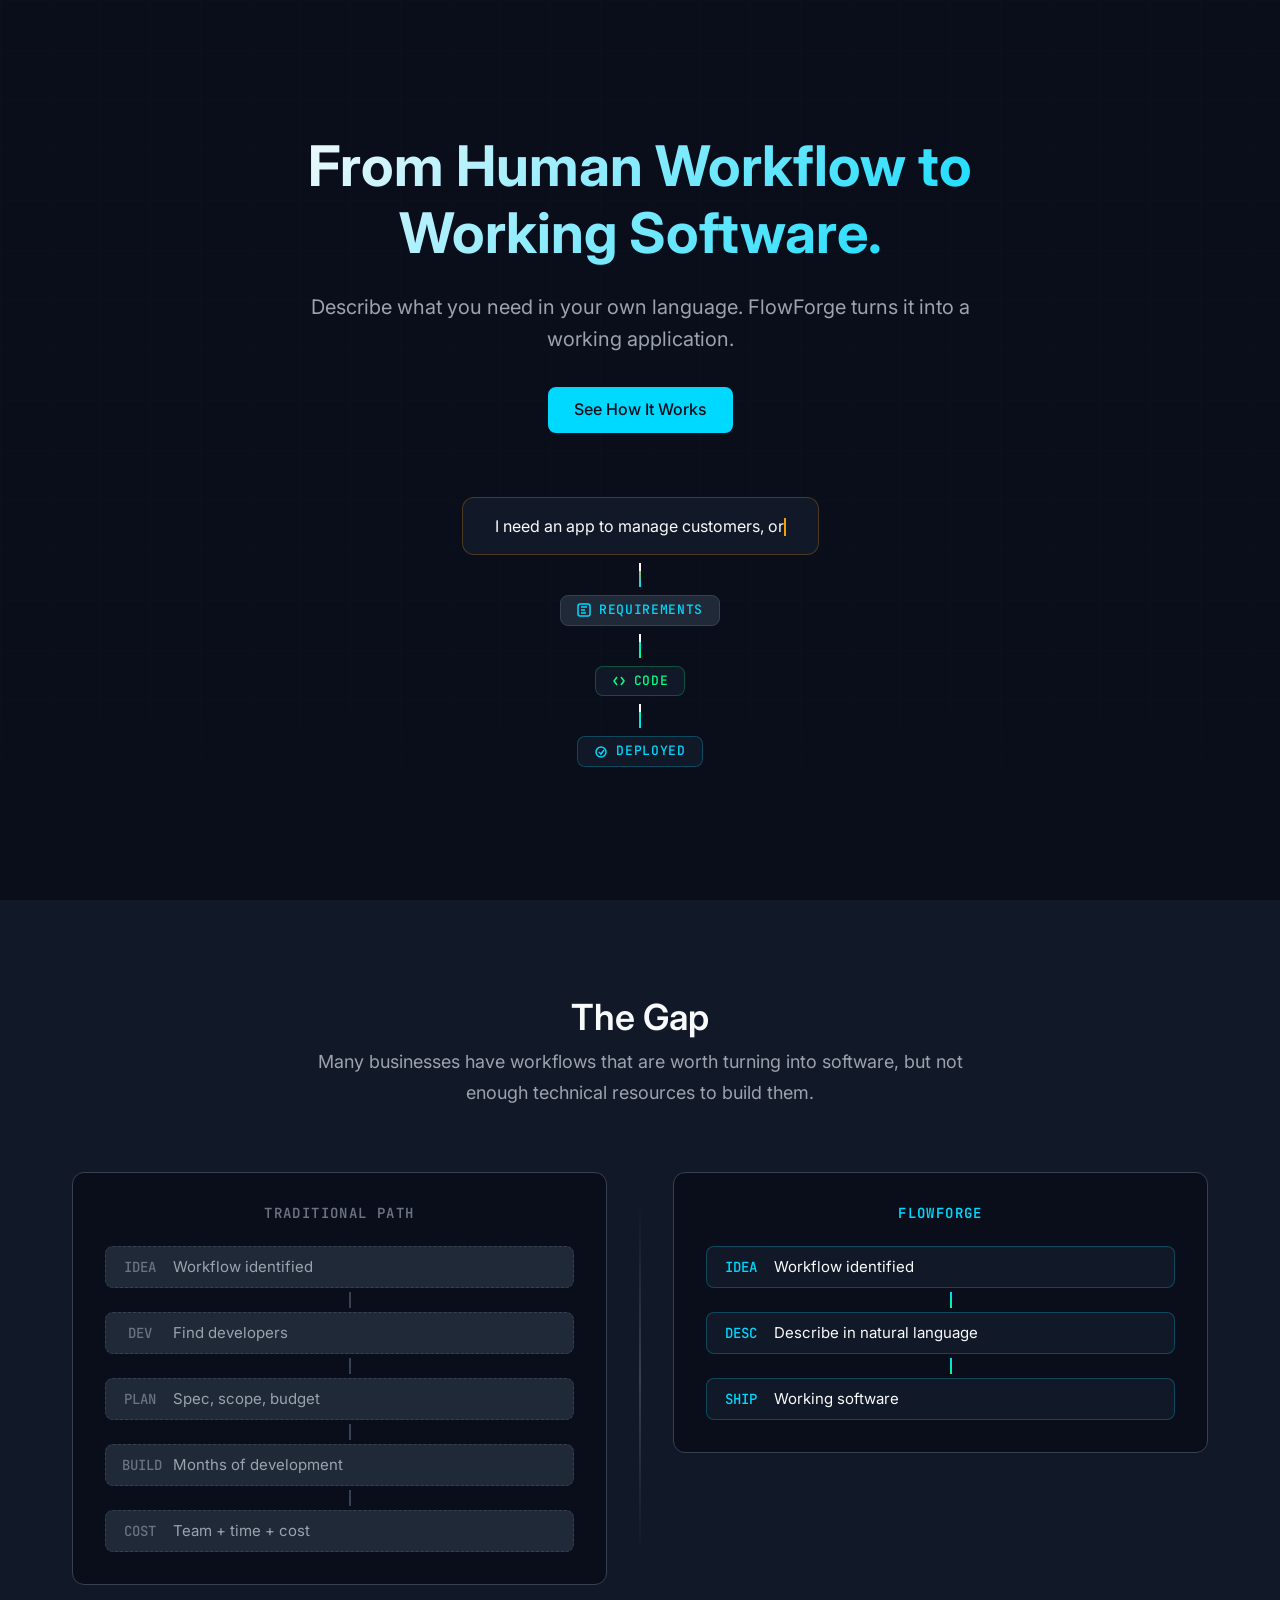
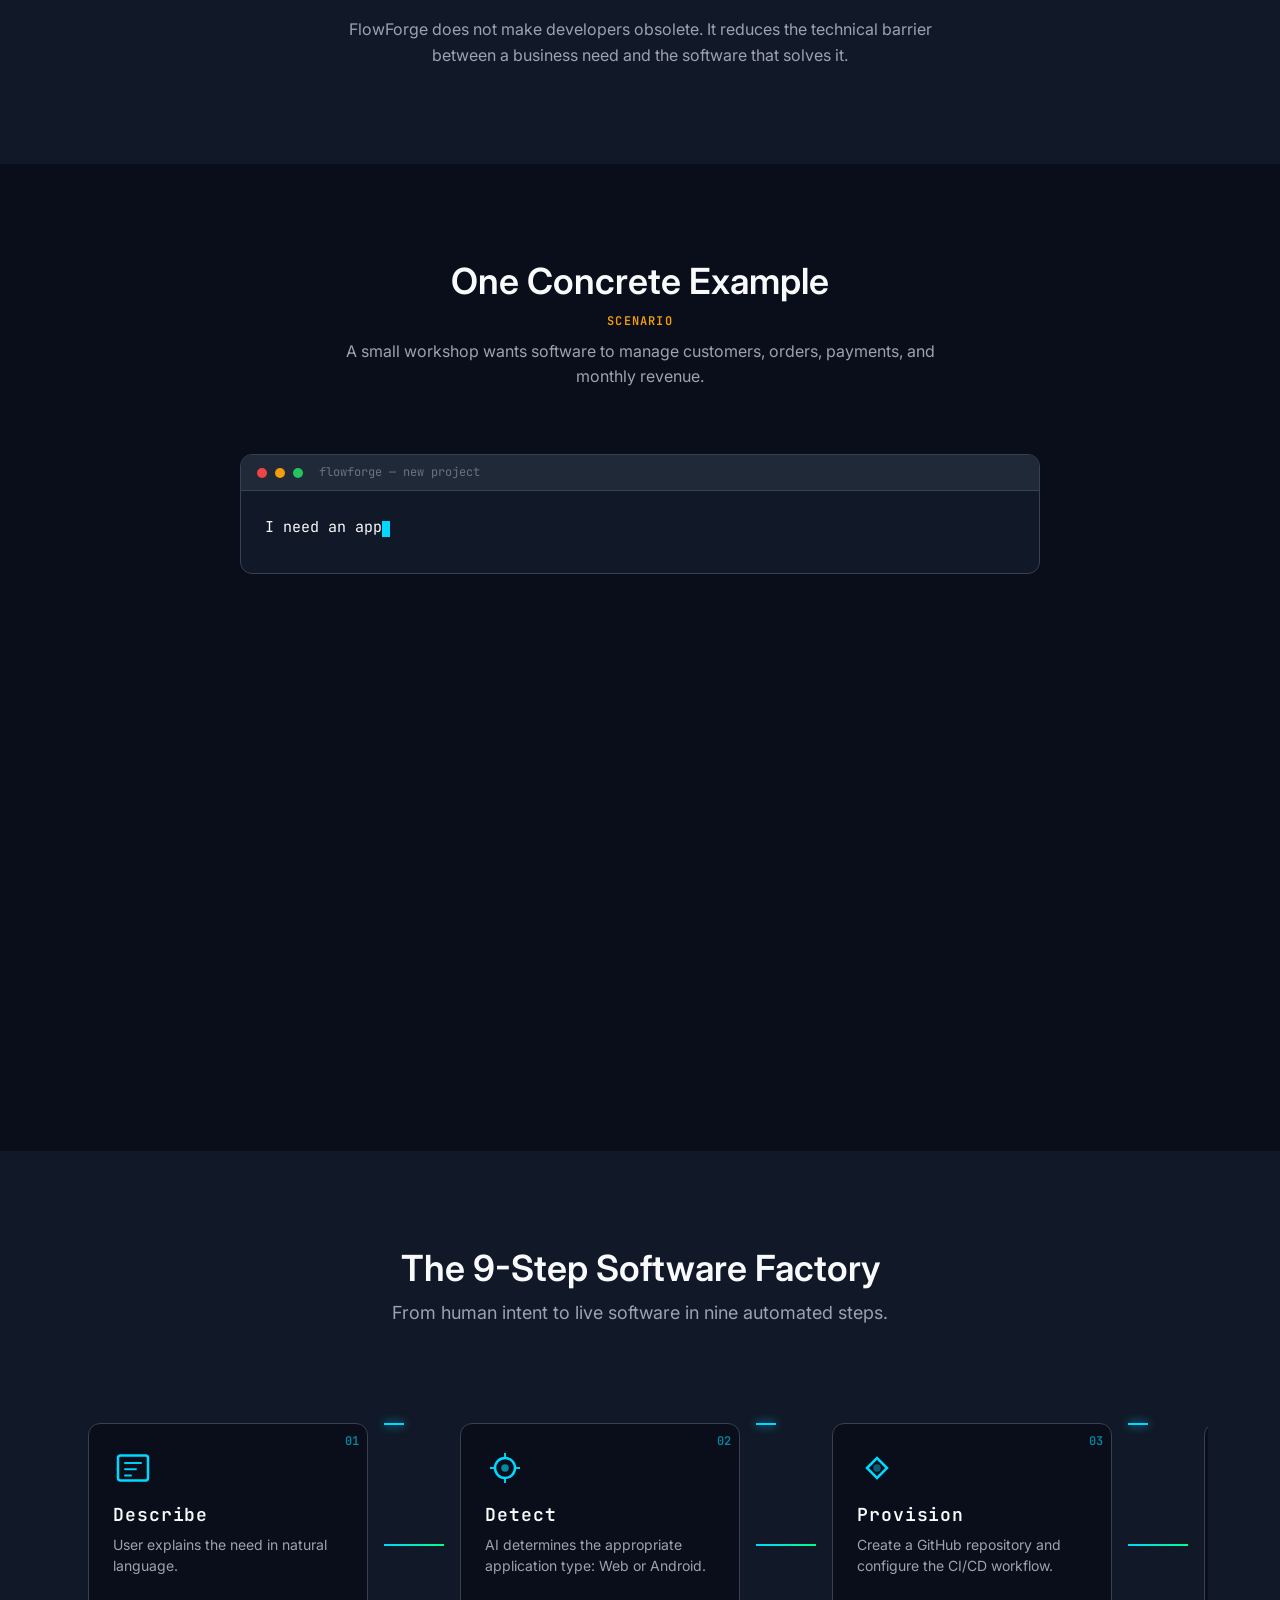
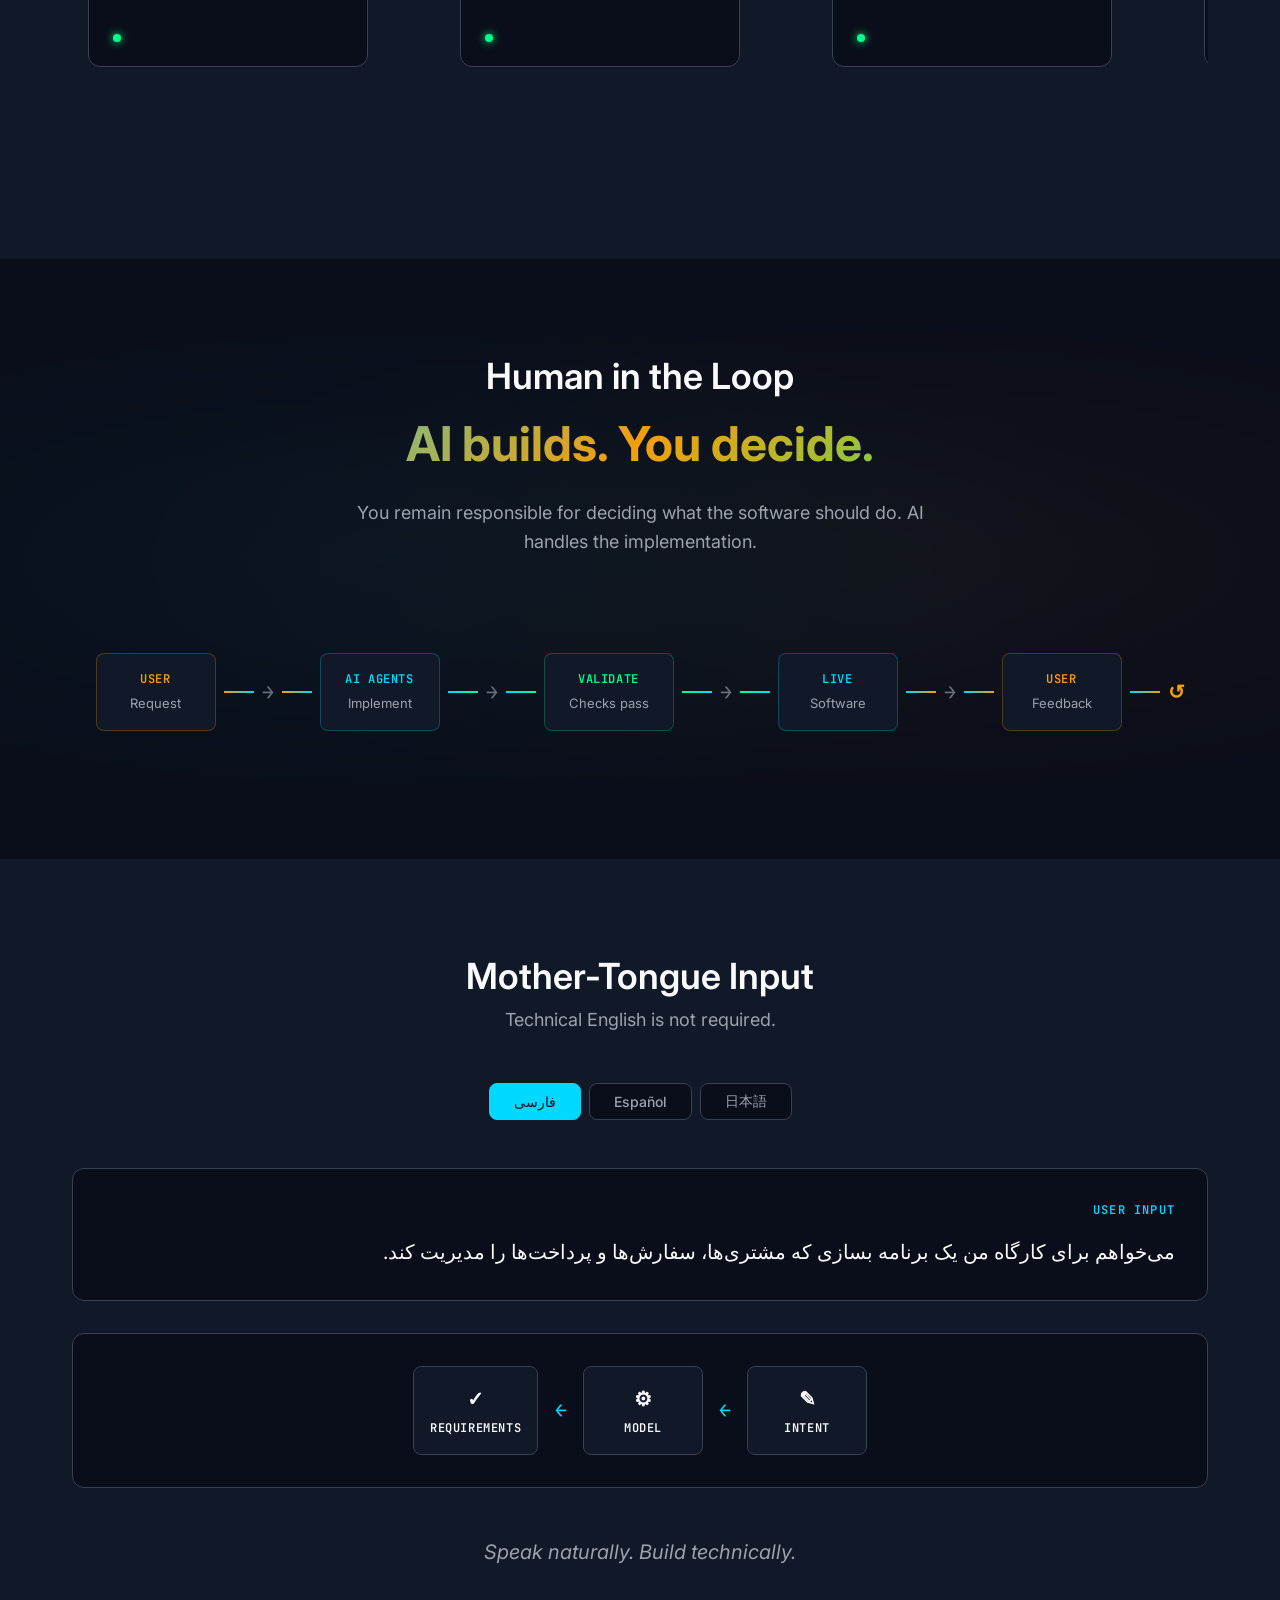
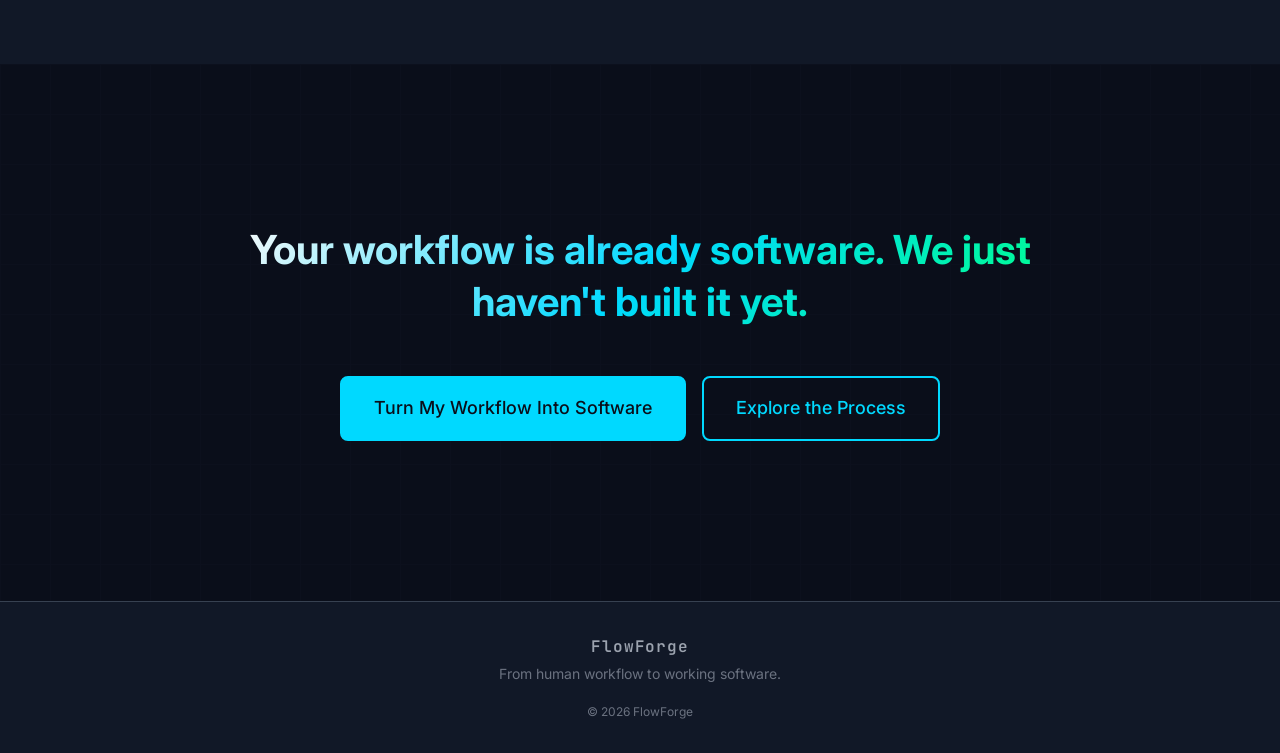
==== flowforge.html @ 4712a887 "Add FlowForge landing page" ====
<!DOCTYPE html>
<html lang="en">
<head>
  <meta charset="UTF-8">
  <meta name="viewport" content="width=device-width, initial-scale=1.0">
  <title>FlowForge — From Human Workflow to Working Software</title>
  <meta name="description" content="FlowForge turns natural language descriptions of business workflows into production-ready, tested, and deployed software — end to end.">
  <meta property="og:title" content="FlowForge — From Human Workflow to Working Software">
  <meta property="og:description" content="FlowForge turns natural language descriptions of business workflows into production-ready, tested, and deployed software — end to end.">
  <meta property="og:type" content="website">
  <link rel="preconnect" href="https://fonts.googleapis.com">
  <link rel="preconnect" href="https://fonts.gstatic.com" crossorigin>
  <link href="https://fonts.googleapis.com/css2?family=Inter:wght@400;500;600;700&family=JetBrains+Mono:wght@400;500&display=swap" rel="stylesheet">
  <style>
    /* ============================================================
       FlowForge — CSS Design System
       ============================================================ */

    /* --- Custom Properties --- */
    :root {
      /* Background Colors */
      --bg-primary: #0a0e1a;
      --bg-secondary: #111827;
      --bg-tertiary: #1f2937;

      /* Accent Colors */
      --cyan: #00d9ff;
      --green: #00ff88;
      --cyan-dim: #00d9ff40;
      --green-dim: #00ff8840;

      /* Human Decision Colors */
      --amber: #f59e0b;
      --amber-dim: #f59e0b40;

      /* Text Colors */
      --text-primary: #f9fafb;
      --text-secondary: #9ca3af;
      --text-tertiary: #6b7280;

      /* Border Colors */
      --border: #374151;
      --border-active: #00d9ff;

      /* Spacing Scale */
      --space-xs: 0.25rem;
      --space-sm: 0.5rem;
      --space-md: 1rem;
      --space-lg: 1.5rem;
      --space-xl: 2rem;
      --space-2xl: 3rem;
      --space-3xl: 4rem;
      --space-4xl: 6rem;

      /* Typography */
      --font-body: 'Inter', -apple-system, BlinkMacSystemFont, 'Segoe UI', sans-serif;
      --font-mono: 'JetBrains Mono', 'Fira Code', 'Consolas', monospace;

      /* Border Radius */
      --radius-sm: 4px;
      --radius-md: 8px;
      --radius-lg: 12px;
      --radius-xl: 16px;

      /* Shadows */
      --shadow-sm: 0 1px 2px 0 rgba(0, 0, 0, 0.3);
      --shadow-md: 0 4px 6px -1px rgba(0, 0, 0, 0.4);
      --shadow-lg: 0 10px 15px -3px rgba(0, 0, 0, 0.5);
      --shadow-glow-cyan: 0 0 20px rgba(0, 217, 255, 0.3);
      --shadow-glow-green: 0 0 20px rgba(0, 255, 136, 0.3);
    }

    /* --- CSS Reset --- */
    *, *::before, *::after {
      box-sizing: border-box;
      margin: 0;
      padding: 0;
    }

    html {
      scroll-behavior: smooth;
    }

    body {
      font-family: var(--font-body);
      font-size: 16px;
      line-height: 1.6;
      color: var(--text-primary);
      background-color: var(--bg-primary);
      -webkit-font-smoothing: antialiased;
      -moz-osx-font-smoothing: grayscale;
      overflow-x: hidden;
    }

    /* --- Base Typography --- */
    h1, h2, h3, h4, h5, h6 {
      font-weight: 600;
      line-height: 1.2;
      margin-bottom: var(--space-md);
    }

    h1 { font-size: 3rem; }
    h2 { font-size: 2.25rem; }
    h3 { font-size: 1.875rem; }
    h4 { font-size: 1.5rem; }
    h5 { font-size: 1.25rem; }
    h6 { font-size: 1.125rem; }

    p {
      margin-bottom: var(--space-md);
    }

    p:last-child {
      margin-bottom: 0;
    }

    code, pre {
      font-family: var(--font-mono);
    }

    code {
      background-color: var(--bg-tertiary);
      padding: 0.125rem 0.375rem;
      border-radius: var(--radius-sm);
      font-size: 0.875em;
    }

    pre {
      background-color: var(--bg-secondary);
      padding: var(--space-md);
      border-radius: var(--radius-md);
      overflow-x: auto;
      margin-bottom: var(--space-md);
    }

    pre code {
      background: none;
      padding: 0;
    }

    /* --- Layout Utilities --- */
    .container {
      max-width: 1200px;
      margin: 0 auto;
      padding: 0 var(--space-md);
    }

    @media (min-width: 768px) {
      .container {
        padding: 0 var(--space-lg);
      }
    }

    @media (min-width: 1024px) {
      .container {
        padding: 0 var(--space-xl);
      }
    }

    /* --- Button Styles --- */
    .btn {
      display: inline-flex;
      align-items: center;
      justify-content: center;
      padding: var(--space-sm) var(--space-lg);
      font-family: var(--font-body);
      font-size: 1rem;
      font-weight: 500;
      text-decoration: none;
      border: 2px solid transparent;
      border-radius: var(--radius-md);
      cursor: pointer;
      transition: all 0.2s ease;
    }

    .btn-primary {
      background-color: var(--cyan);
      color: var(--bg-primary);
      border-color: var(--cyan);
    }

    .btn-primary:hover {
      background-color: transparent;
      color: var(--cyan);
      box-shadow: var(--shadow-glow-cyan);
    }

    .btn-secondary {
      background-color: transparent;
      color: var(--cyan);
      border-color: var(--cyan);
    }

    .btn-secondary:hover {
      background-color: var(--cyan);
      color: var(--bg-primary);
    }

    /* --- Card and Badge Styles --- */
    .card {
      background-color: var(--bg-secondary);
      border: 1px solid var(--border);
      border-radius: var(--radius-lg);
      padding: var(--space-lg);
      transition: border-color 0.2s ease, box-shadow 0.2s ease;
    }

    .card:hover {
      border-color: var(--border-active);
      box-shadow: var(--shadow-md);
    }

    .badge {
      display: inline-block;
      padding: var(--space-xs) var(--space-sm);
      font-size: 0.75rem;
      font-weight: 500;
      border-radius: var(--radius-sm);
      background-color: var(--bg-tertiary);
      color: var(--text-secondary);
    }

    .badge-cyan {
      background-color: var(--cyan-dim);
      color: var(--cyan);
    }

    .badge-green {
      background-color: var(--green-dim);
      color: var(--green);
    }

    /* --- Animation Keyframes --- */
    @keyframes fade-in {
      from {
        opacity: 0;
        transform: translateY(10px);
      }
      to {
        opacity: 1;
        transform: translateY(0);
      }
    }

    @keyframes slide-up {
      from {
        opacity: 0;
        transform: translateY(20px);
      }
      to {
        opacity: 1;
        transform: translateY(0);
      }
    }

    @keyframes pulse {
      0%, 100% {
        opacity: 1;
      }
      50% {
        opacity: 0.5;
      }
    }

    @keyframes flow {
      0% {
        transform: translateY(-100%);
        opacity: 0;
      }
      50% {
        opacity: 1;
      }
      100% {
        transform: translateY(100%);
        opacity: 0;
      }
    }

    @keyframes glow {
      0%, 100% {
        box-shadow: 0 0 5px var(--cyan-dim);
      }
      50% {
        box-shadow: 0 0 20px var(--cyan), 0 0 30px var(--cyan-dim);
      }
    }

    /* --- Responsive Breakpoints --- */
    @media (max-width: 767px) {
      .hide-mobile {
        display: none !important;
      }
    }

    @media (min-width: 768px) and (max-width: 1023px) {
      .hide-tablet {
        display: none !important;
      }

      h1 { font-size: 2.5rem; }
      h2 { font-size: 1.875rem; }
      h3 { font-size: 1.5rem; }

      .container {
        max-width: 90%;
      }

      .pipeline-step {
        flex: 0 0 270px;
      }
    }

    @media (min-width: 1024px) {
      .hide-desktop {
        display: none !important;
      }
    }

    /* Large desktop screens */
    @media (min-width: 1400px) {
      .container {
        max-width: 1280px;
      }

      h1 { font-size: 3.5rem; }
      h2 { font-size: 2.5rem; }

      .hero-content {
        max-width: 900px;
      }

      .flow-node {
        padding: var(--space-md) var(--space-xl);
        font-size: 1rem;
      }

      .pipeline-step {
        flex: 0 0 300px;
        padding: var(--space-xl);
      }

      .step-icon {
        font-size: 2.5rem;
      }

      .step-title {
        font-size: 1.25rem;
      }

      .step-description {
        font-size: 1rem;
      }
    }

    /* --- Global Mobile Base Rules --- */
    @media (max-width: 767px) {
      img, svg {
        max-width: 100%;
        height: auto;
      }

      h1 { font-size: clamp(1.5rem, 5vw, 2.5rem); }
      h2 { font-size: clamp(1.375rem, 4vw, 2rem); }
      h3 { font-size: clamp(1.125rem, 3.5vw, 1.5rem); }
      h4 { font-size: clamp(1rem, 3vw, 1.25rem); }
      h5 { font-size: 1.125rem; }
      h6 { font-size: 1rem; }

      .btn {
        min-height: 44px;
        min-width: 44px;
        padding: 0.75rem 1.25rem;
      }

      .lang-tab {
        min-height: 44px;
        min-width: 44px;
      }

      button, a, [role="tab"] {
        min-height: 44px;
      }

      .pipeline-wrapper {
        -webkit-overflow-scrolling: touch;
        scroll-snap-type: x mandatory;
        scrollbar-width: thin;
      }

      .section-intro {
        font-size: 0.9375rem;
      }
    }

    /* --- Skip Navigation Link --- */
    .skip-link {
      position: absolute;
      top: -100%;
      left: var(--space-md);
      z-index: 9999;
      padding: var(--space-sm) var(--space-lg);
      background-color: var(--cyan);
      color: var(--bg-primary);
      font-weight: 600;
      text-decoration: none;
      border-radius: var(--radius-md);
      transition: top 0.2s ease;
    }

    .skip-link:focus {
      top: var(--space-md);
    }

    /* --- Focus Indicators --- */
    :focus-visible {
      outline: 2px solid var(--cyan);
      outline-offset: 2px;
    }

    button:focus-visible,
    a:focus-visible,
    [role="tab"]:focus-visible {
      outline: 2px solid var(--cyan);
      outline-offset: 2px;
      box-shadow: 0 0 0 4px var(--cyan-dim);
    }

    :focus:not(:focus-visible) {
      outline: none;
    }

    .btn-primary:focus-visible {
      outline-color: var(--bg-primary);
      box-shadow: 0 0 0 4px var(--text-secondary);
    }

    [tabindex]:focus-visible {
      outline: 2px solid var(--cyan);
      outline-offset: 2px;
    }

    /* --- Prefers Reduced Motion --- */
    @media (prefers-reduced-motion: reduce) {
      *, *::before, *::after {
        animation-duration: 0.01ms !important;
        animation-iteration-count: 1 !important;
        transition-duration: 0.01ms !important;
        scroll-behavior: auto !important;
      }
    }

    /* ============================================================
       SECTION 1 — HERO
       ============================================================ */
    header#hero {
      position: relative;
      min-height: 100vh;
      min-height: 100dvh;
      display: flex;
      flex-direction: column;
      justify-content: center;
      align-items: center;
      padding: var(--space-4xl) 0;
      overflow: hidden;
    }

    /* Grid background */
    header#hero::before {
      content: '';
      position: absolute;
      top: 0;
      left: 0;
      right: 0;
      bottom: 0;
      background-image:
        linear-gradient(var(--border) 1px, transparent 1px),
        linear-gradient(90deg, var(--border) 1px, transparent 1px);
      background-size: 50px 50px;
      opacity: 0.05;
      pointer-events: none;
    }

    header#hero::after {
      content: '';
      position: absolute;
      bottom: 0;
      left: 0;
      right: 0;
      height: 200px;
      background: linear-gradient(to bottom, transparent, var(--bg-primary));
      pointer-events: none;
    }

    .hero-content {
      position: relative;
      z-index: 1;
      text-align: center;
      max-width: 800px;
      margin-bottom: var(--space-3xl);
    }

    .hero-content h1 {
      font-size: clamp(2rem, 5vw, 3.5rem);
      font-weight: 700;
      margin-bottom: var(--space-lg);
      background: linear-gradient(135deg, var(--text-primary) 0%, var(--cyan) 100%);
      -webkit-background-clip: text;
      -webkit-text-fill-color: transparent;
      background-clip: text;
    }

    .hero-subheadline {
      font-size: clamp(1rem, 2vw, 1.25rem);
      color: var(--text-secondary);
      margin-bottom: var(--space-xl);
      line-height: 1.6;
    }

    .hero-cta {
      display: flex;
      gap: var(--space-md);
      justify-content: center;
      flex-wrap: wrap;
    }

    /* --- Hero Flow Visualization (NL → Code → App) --- */
    .hero-flow {
      position: relative;
      z-index: 1;
      display: flex;
      flex-direction: column;
      align-items: center;
      gap: var(--space-sm);
    }

    .hero-flow-request {
      background-color: var(--bg-secondary);
      border: 1px solid var(--amber-dim);
      border-radius: var(--radius-lg);
      padding: var(--space-md) var(--space-xl);
      max-width: 560px;
      text-align: center;
      font-size: 1rem;
      color: var(--text-primary);
      line-height: 1.5;
      min-height: 3em;
      position: relative;
    }

    .hero-flow-request .cursor {
      display: inline-block;
      width: 2px;
      height: 1.1em;
      background-color: var(--amber);
      vertical-align: text-bottom;
      animation: cursor-blink 1s step-end infinite;
    }

    @keyframes cursor-blink {
      0%, 100% { opacity: 1; }
      50% { opacity: 0; }
    }

    .hero-flow-stage {
      display: flex;
      align-items: center;
      gap: var(--space-md);
      opacity: 0;
      animation: fade-in 0.6s ease forwards;
    }

    .hero-flow-stage:nth-child(3) { animation-delay: 2s; }
    .hero-flow-stage:nth-child(5) { animation-delay: 4s; }
    .hero-flow-stage:nth-child(7) { animation-delay: 6s; }

    .hero-flow-connector {
      width: 2px;
      height: 24px;
      position: relative;
      overflow: hidden;
      opacity: 0;
      animation: fade-in 0.4s ease forwards;
    }

    .hero-flow-connector:nth-child(2) { animation-delay: 2s; }
    .hero-flow-connector:nth-child(4) { animation-delay: 4s; }
    .hero-flow-connector:nth-child(6) { animation-delay: 6s; }

    .hero-flow-connector.req-to-spec { background: linear-gradient(to bottom, var(--amber), var(--cyan)); }
    .hero-flow-connector.spec-to-code { background: linear-gradient(to bottom, var(--cyan), var(--green)); }
    .hero-flow-connector.code-to-app { background: linear-gradient(to bottom, var(--green), var(--cyan)); }

    .hero-flow-connector::after {
      content: '';
      position: absolute;
      top: 0;
      left: 0;
      width: 100%;
      height: 8px;
      background: currentColor;
      box-shadow: 0 0 8px currentColor;
      animation: flow 1.5s ease-in-out infinite;
      will-change: transform, opacity;
    }

    .hero-flow-label {
      display: inline-flex;
      align-items: center;
      gap: var(--space-sm);
      padding: var(--space-xs) var(--space-md);
      border-radius: var(--radius-md);
      font-family: var(--font-mono);
      font-size: 0.8125rem;
      font-weight: 500;
      letter-spacing: 0.05em;
      text-transform: uppercase;
    }

    .hero-flow-label.stage-spec {
      background-color: var(--bg-tertiary);
      border: 1px solid var(--border);
      color: var(--cyan);
    }

    .hero-flow-label.stage-code {
      background-color: var(--bg-secondary);
      border: 1px solid var(--green-dim);
      color: var(--green);
    }

    .hero-flow-label.stage-app {
      background-color: var(--bg-secondary);
      border: 1px solid var(--cyan-dim);
      color: var(--cyan);
    }

    .hero-flow-label .label-icon {
      width: 14px;
      height: 14px;
      flex-shrink: 0;
    }

    /* Hero mobile */
    @media (max-width: 767px) {
      header#hero {
        min-height: auto;
        padding: var(--space-3xl) 0 var(--space-2xl);
      }

      .hero-content {
        margin-bottom: var(--space-xl);
        padding: 0 var(--space-sm);
      }

      .hero-cta {
        flex-direction: column;
        align-items: stretch;
        gap: var(--space-sm);
        padding: 0 var(--space-md);
      }

      .hero-cta .btn {
        width: 100%;
        justify-content: center;
      }

      .hero-flow-request {
        font-size: 0.875rem;
        padding: var(--space-sm) var(--space-md);
        max-width: 100%;
      }

      .hero-flow-label {
        font-size: 0.75rem;
        padding: var(--space-xs) var(--space-sm);
      }
    }

    /* --- Section Spacing --- */
    section {
      padding: var(--space-4xl) 0;
    }

    @media (max-width: 767px) {
      section {
        padding: var(--space-2xl) 0;
      }
    }

    .section-intro {
      text-align: center;
      color: var(--text-secondary);
      font-size: 1.125rem;
      margin-bottom: var(--space-3xl);
      max-width: 600px;
      margin-left: auto;
      margin-right: auto;
    }

    /* ============================================================
       SECTION 2 — THE PROBLEM (The Gap)
       ============================================================ */
    #problem {
      background-color: var(--bg-secondary);
    }

    #problem h2 {
      text-align: center;
      margin-bottom: var(--space-sm);
    }

    .problem-lead {
      text-align: center;
      font-size: 1.125rem;
      color: var(--text-secondary);
      max-width: 700px;
      margin: 0 auto var(--space-3xl);
      line-height: 1.7;
    }

    .comparison-grid {
      display: grid;
      grid-template-columns: 1fr auto 1fr;
      gap: var(--space-xl);
      align-items: start;
      margin-bottom: var(--space-xl);
    }

    .comparison-column {
      background-color: var(--bg-primary);
      border: 1px solid var(--border);
      border-radius: var(--radius-lg);
      padding: var(--space-xl);
    }

    .comparison-title {
      font-family: var(--font-mono);
      font-size: 0.875rem;
      font-weight: 600;
      text-align: center;
      margin-bottom: var(--space-lg);
      letter-spacing: 0.1em;
      text-transform: uppercase;
    }

    .comparison-traditional .comparison-title {
      color: var(--text-tertiary);
    }

    .comparison-flowforge .comparison-title {
      color: var(--cyan);
    }

    .comparison-flow {
      display: flex;
      flex-direction: column;
      align-items: center;
      gap: var(--space-xs);
    }

    .comparison-step {
      display: flex;
      align-items: center;
      gap: var(--space-md);
      padding: var(--space-sm) var(--space-md);
      border-radius: var(--radius-md);
      width: 100%;
    }

    .comparison-traditional .comparison-step {
      background-color: var(--bg-tertiary);
      border: 1px dashed var(--border);
    }

    .comparison-flowforge .comparison-step {
      background-color: var(--bg-secondary);
      border: 1px solid var(--cyan-dim);
    }

    .comparison-step-label {
      font-size: 0.9375rem;
      color: var(--text-primary);
    }

    .comparison-traditional .comparison-step-label {
      color: var(--text-secondary);
    }

    .step-icon-mono {
      font-family: var(--font-mono);
      font-size: 0.875rem;
      font-weight: 500;
      color: var(--text-tertiary);
      flex-shrink: 0;
      width: 2.5em;
      text-align: center;
    }

    .comparison-flowforge .step-icon-mono {
      color: var(--cyan);
    }

    .comparison-connector {
      width: 2px;
      height: 16px;
      margin-left: 1.25em;
      background-color: var(--border);
    }

    .comparison-flowforge .comparison-connector {
      background: linear-gradient(to bottom, var(--cyan), var(--green));
    }

    .comparison-divider {
      width: 2px;
      background: linear-gradient(to bottom, transparent, var(--border), transparent);
      align-self: stretch;
      margin: var(--space-xl) 0;
    }

    .problem-caption {
      text-align: center;
      font-size: 1rem;
      color: var(--text-secondary);
      max-width: 600px;
      margin: var(--space-xl) auto 0;
      line-height: 1.6;
    }

    /* Problem mobile */
    @media (max-width: 767px) {
      .comparison-grid {
        grid-template-columns: 1fr;
        gap: var(--space-lg);
      }

      .comparison-divider {
        width: 80%;
        height: 2px;
        margin: var(--space-md) auto;
        background: linear-gradient(to right, transparent, var(--border), transparent);
      }

      .comparison-column {
        padding: var(--space-md);
      }

      .comparison-title {
        font-size: 0.8125rem;
        margin-bottom: var(--space-md);
      }

      .comparison-step {
        padding: var(--space-xs) var(--space-sm);
        gap: var(--space-sm);
      }

      .comparison-step-label {
        font-size: 0.8125rem;
      }

      .step-icon-mono {
        font-size: 0.75rem;
        width: 2em;
      }

      .comparison-connector {
        height: 10px;
      }

      .problem-caption {
        font-size: 0.9375rem;
        padding: 0 var(--space-sm);
      }

      .problem-lead {
        font-size: 1rem;
        padding: 0 var(--space-sm);
      }
    }

    /* ============================================================
       SECTION 3 — PRODUCT IN ACTION
       ============================================================ */
    #product-in-action {
      background-color: var(--bg-primary);
      position: relative;
    }

    #product-in-action h2 {
      text-align: center;
      margin-bottom: var(--space-sm);
    }

    .demo-scenario {
      text-align: center;
      color: var(--text-secondary);
      margin-bottom: var(--space-3xl);
      max-width: 600px;
      margin-left: auto;
      margin-right: auto;
    }

    .demo-scenario .scenario-label {
      font-family: var(--font-mono);
      font-size: 0.75rem;
      font-weight: 600;
      color: var(--amber);
      text-transform: uppercase;
      letter-spacing: 0.1em;
      margin-bottom: var(--space-sm);
    }

    .demo-container {
      max-width: 800px;
      margin: 0 auto;
      display: flex;
      flex-direction: column;
      gap: var(--space-xl);
    }

    /* Terminal request */
    .demo-terminal {
      background-color: var(--bg-secondary);
      border: 1px solid var(--border);
      border-radius: var(--radius-lg);
      overflow: hidden;
      min-height: 120px;
    }

    .demo-terminal-header {
      display: flex;
      align-items: center;
      gap: var(--space-sm);
      padding: var(--space-sm) var(--space-md);
      background-color: var(--bg-tertiary);
      border-bottom: 1px solid var(--border);
    }

    .terminal-dot {
      width: 10px;
      height: 10px;
      border-radius: 50%;
    }

    .terminal-dot.red { background-color: #ef4444; }
    .terminal-dot.yellow { background-color: #f59e0b; }
    .terminal-dot.green { background-color: #22c55e; }

    .terminal-title {
      font-family: var(--font-mono);
      font-size: 0.75rem;
      color: var(--text-tertiary);
      margin-left: var(--space-sm);
    }

    .demo-terminal-body {
      padding: var(--space-lg);
      font-family: var(--font-mono);
      font-size: 0.9375rem;
      line-height: 1.7;
      color: var(--text-primary);
      min-height: 60px;
    }

    .demo-terminal-body .typed-cursor {
      display: inline-block;
      width: 8px;
      height: 1.1em;
      background-color: var(--cyan);
      vertical-align: text-bottom;
      animation: cursor-blink 0.8s step-end infinite;
    }

    /* Data model */
    .demo-data-model {
      background-color: var(--bg-secondary);
      border: 1px solid var(--border);
      border-radius: var(--radius-lg);
      padding: var(--space-lg);
      opacity: 0;
      transform: translateY(10px);
      transition: opacity 0.5s ease, transform 0.5s ease;
    }

    .demo-data-model.visible {
      opacity: 1;
      transform: translateY(0);
    }

    .demo-data-model .panel-label {
      font-family: var(--font-mono);
      font-size: 0.75rem;
      font-weight: 600;
      color: var(--cyan);
      text-transform: uppercase;
      letter-spacing: 0.1em;
      margin-bottom: var(--space-md);
    }

    .demo-model-grid {
      display: grid;
      grid-template-columns: repeat(auto-fit, minmax(160px, 1fr));
      gap: var(--space-md);
    }

    .demo-model-entity {
      background-color: var(--bg-primary);
      border: 1px solid var(--border);
      border-radius: var(--radius-md);
      padding: var(--space-md);
      opacity: 0;
      transform: translateY(8px);
      transition: opacity 0.4s ease, transform 0.4s ease, border-color 0.2s ease;
    }

    .demo-model-entity.visible {
      opacity: 1;
      transform: translateY(0);
    }

    .demo-model-entity:hover {
      border-color: var(--border-active);
    }

    .demo-model-entity .entity-name {
      font-family: var(--font-mono);
      font-size: 0.875rem;
      font-weight: 600;
      color: var(--text-primary);
      margin-bottom: var(--space-xs);
    }

    .demo-model-entity .entity-fields {
      font-family: var(--font-mono);
      font-size: 0.75rem;
      color: var(--text-tertiary);
      line-height: 1.6;
    }

    /* UI panels */
    .demo-ui-panels {
      display: grid;
      grid-template-columns: repeat(auto-fit, minmax(180px, 1fr));
      gap: var(--space-md);
    }

    .demo-ui-panel {
      background-color: var(--bg-secondary);
      border: 1px solid var(--border);
      border-radius: var(--radius-lg);
      padding: var(--space-md);
      opacity: 0;
      transform: translateY(10px);
      transition: opacity 0.4s ease, transform 0.4s ease;
    }

    .demo-ui-panel.visible {
      opacity: 1;
      transform: translateY(0);
    }

    .demo-ui-panel .panel-header {
      display: flex;
      align-items: center;
      gap: var(--space-sm);
      margin-bottom: var(--space-md);
    }

    .demo-ui-panel .panel-dot {
      width: 8px;
      height: 8px;
      border-radius: 50%;
      background-color: var(--green);
      box-shadow: 0 0 6px var(--green);
    }

    .demo-ui-panel .panel-name {
      font-family: var(--font-mono);
      font-size: 0.875rem;
      font-weight: 600;
      color: var(--text-primary);
    }

    .demo-ui-panel .panel-preview {
      background-color: var(--bg-primary);
      border: 1px solid var(--border);
      border-radius: var(--radius-sm);
      padding: var(--space-sm);
      min-height: 60px;
    }

    .demo-ui-panel .panel-preview .preview-row {
      display: flex;
      gap: var(--space-sm);
      padding: var(--space-xs) 0;
      border-bottom: 1px solid var(--border);
    }

    .demo-ui-panel .panel-preview .preview-row:last-child {
      border-bottom: none;
    }

    .demo-ui-panel .panel-preview .preview-cell {
      height: 8px;
      border-radius: 2px;
      background-color: var(--bg-tertiary);
    }

    /* Deployed state */
    .demo-deployed {
      display: flex;
      align-items: center;
      justify-content: center;
      gap: var(--space-md);
      background-color: var(--bg-secondary);
      border: 1px solid var(--green-dim);
      border-radius: var(--radius-lg);
      padding: var(--space-md) var(--space-xl);
      opacity: 0;
      transform: translateY(10px);
      transition: opacity 0.5s ease, transform 0.5s ease;
    }

    .demo-deployed.visible {
      opacity: 1;
      transform: translateY(0);
    }

    .demo-deployed .deploy-badge {
      display: inline-flex;
      align-items: center;
      gap: var(--space-xs);
      padding: var(--space-xs) var(--space-sm);
      background-color: var(--green-dim);
      color: var(--green);
      font-family: var(--font-mono);
      font-size: 0.75rem;
      font-weight: 600;
      border-radius: var(--radius-sm);
      text-transform: uppercase;
      letter-spacing: 0.05em;
    }

    .demo-deployed .deploy-badge .check-icon {
      width: 12px;
      height: 12px;
    }

    .demo-deployed .deploy-repo {
      font-family: var(--font-mono);
      font-size: 0.8125rem;
      color: var(--text-secondary);
    }

    /* Product in action mobile */
    @media (max-width: 767px) {
      .demo-scenario {
        font-size: 0.9375rem;
        padding: 0 var(--space-sm);
      }

      .demo-terminal-body {
        font-size: 0.8125rem;
        padding: var(--space-md);
      }

      .demo-model-grid {
        grid-template-columns: 1fr 1fr;
      }

      .demo-ui-panels {
        grid-template-columns: 1fr;
      }

      .demo-data-model .panel-label,
      .demo-model-entity .entity-name {
        font-size: 0.75rem;
      }

      .demo-model-entity .entity-fields {
        font-size: 0.6875rem;
      }

      .demo-deployed {
        flex-direction: column;
        gap: var(--space-sm);
        padding: var(--space-md);
        text-align: center;
      }
    }

    /* ============================================================
       SECTION 4 — 9-STEP PIPELINE
       ============================================================ */
    #pipeline {
      background-color: var(--bg-secondary);
      position: relative;
      overflow: hidden;
    }

    #pipeline h2 {
      text-align: center;
      margin-bottom: var(--space-sm);
    }

    .pipeline-wrapper {
      position: relative;
      overflow-x: auto;
      overflow-y: hidden;
      padding: var(--space-xl) 0 var(--space-4xl);
      scroll-snap-type: x mandatory;
      -webkit-overflow-scrolling: touch;
    }

    .pipeline-wrapper::-webkit-scrollbar {
      height: 8px;
    }

    .pipeline-wrapper::-webkit-scrollbar-track {
      background: var(--bg-tertiary);
      border-radius: var(--radius-sm);
    }

    .pipeline-wrapper::-webkit-scrollbar-thumb {
      background: var(--cyan-dim);
      border-radius: var(--radius-sm);
    }

    .pipeline-wrapper::-webkit-scrollbar-thumb:hover {
      background: var(--cyan);
    }

    .pipeline-track {
      display: flex;
      gap: var(--space-md);
      padding: 0 var(--space-md);
      min-width: max-content;
      align-items: stretch;
      position: relative;
    }

    .pipeline-step {
      flex: 0 0 280px;
      background-color: var(--bg-primary);
      border: 1px solid var(--border);
      border-radius: var(--radius-lg);
      padding: var(--space-lg);
      position: relative;
      scroll-snap-align: center;
      transition: border-color 0.3s ease, box-shadow 0.3s ease;
      display: flex;
      flex-direction: column;
    }

    .pipeline-step:hover {
      border-color: var(--border-active);
      box-shadow: var(--shadow-glow-cyan);
    }

    .step-number {
      position: absolute;
      top: var(--space-sm);
      right: var(--space-sm);
      font-family: var(--font-mono);
      font-size: 0.75rem;
      font-weight: 600;
      color: var(--cyan);
      opacity: 0.6;
    }

    .step-icon {
      font-size: 2rem;
      margin-bottom: var(--space-md);
      display: flex;
      align-items: center;
      justify-content: center;
      width: 40px;
      height: 40px;
    }

    .step-icon svg {
      width: 100%;
      height: 100%;
    }

    .step-title {
      font-family: var(--font-mono);
      font-size: 1.125rem;
      font-weight: 600;
      color: var(--text-primary);
      margin-bottom: var(--space-sm);
      letter-spacing: 0.05em;
    }

    .step-description {
      font-size: 0.875rem;
      color: var(--text-secondary);
      line-height: 1.5;
      margin-bottom: var(--space-md);
      flex-grow: 1;
    }

    .step-status {
      width: 8px;
      height: 8px;
      border-radius: 50%;
      background-color: var(--green);
      box-shadow: 0 0 8px var(--green);
      animation: pulse 2s ease-in-out infinite;
      animation-delay: calc(var(--step-index, 0) * 0.2s);
      will-change: opacity;
    }

    .pipeline-step[data-step="1"] { --step-index: 0; }
    .pipeline-step[data-step="2"] { --step-index: 1; }
    .pipeline-step[data-step="3"] { --step-index: 2; }
    .pipeline-step[data-step="4"] { --step-index: 3; }
    .pipeline-step[data-step="5"] { --step-index: 4; }
    .pipeline-step[data-step="6"] { --step-index: 5; }
    .pipeline-step[data-step="7"] { --step-index: 6; }
    .pipeline-step[data-step="8"] { --step-index: 7; }
    .pipeline-step[data-step="9"] { --step-index: 8; }

    .pipeline-connector {
      flex: 0 0 60px;
      display: flex;
      align-items: center;
      justify-content: center;
      position: relative;
    }

    .pipeline-connector::before {
      content: '';
      width: 100%;
      height: 2px;
      background: linear-gradient(to right, var(--cyan), var(--green));
      position: relative;
    }

    .pipeline-connector::after {
      content: '';
      position: absolute;
      width: 20px;
      height: 2px;
      top: 0;
      left: 0;
      background: var(--cyan);
      box-shadow: 0 0 10px var(--cyan);
      animation: flow-horizontal 2s ease-in-out infinite;
      animation-delay: calc(var(--connector-index, 0) * 0.2s);
      will-change: transform, opacity;
    }

    .pipeline-connector[data-conn="1"] { --connector-index: 0; }
    .pipeline-connector[data-conn="2"] { --connector-index: 1; }
    .pipeline-connector[data-conn="3"] { --connector-index: 2; }
    .pipeline-connector[data-conn="4"] { --connector-index: 3; }
    .pipeline-connector[data-conn="5"] { --connector-index: 4; }
    .pipeline-connector[data-conn="6"] { --connector-index: 5; }
    .pipeline-connector[data-conn="7"] { --connector-index: 6; }
    .pipeline-connector[data-conn="8"] { --connector-index: 7; }

    @keyframes flow-horizontal {
      0% {
        transform: translateX(0);
        opacity: 0;
      }
      50% {
        opacity: 1;
      }
      100% {
        transform: translateX(calc(100% - 20px));
        opacity: 0;
      }
    }

    .pipeline-loop {
      position: absolute;
      bottom: -60px;
      left: 50%;
      transform: translateX(-50%);
      display: flex;
      flex-direction: column;
      align-items: center;
      gap: var(--space-xs);
    }

    .loop-arrow {
      width: 100px;
      height: 50px;
    }

    .loop-arrow path {
      stroke: var(--cyan);
      stroke-width: 2;
      fill: none;
      stroke-dasharray: 5, 5;
      animation: dash-flow 1s linear infinite;
    }

    .loop-arrow polygon {
      fill: var(--cyan);
    }

    @keyframes dash-flow {
      to {
        stroke-dashoffset: -10;
      }
    }

    .loop-label {
      font-family: var(--font-mono);
      font-size: 0.75rem;
      color: var(--cyan);
      text-transform: uppercase;
      letter-spacing: 0.1em;
    }

    /* Pipeline mobile */
    @media (max-width: 767px) {
      .pipeline-step {
        flex: 0 0 260px;
        padding: var(--space-md);
      }

      .step-icon {
        font-size: 1.5rem;
        margin-bottom: var(--space-sm);
        width: 32px;
        height: 32px;
      }

      .step-title {
        font-size: 1rem;
      }

      .step-description {
        font-size: 0.8125rem;
      }

      .pipeline-connector {
        flex: 0 0 40px;
      }

      .pipeline-wrapper {
        padding: var(--space-lg) 0 var(--space-4xl);
        scroll-padding: 0 var(--space-md);
      }

      .pipeline-track {
        padding: 0 var(--space-md);
      }

      .section-intro {
        font-size: 1rem;
        padding: 0 var(--space-sm);
      }

      .pipeline-loop {
        bottom: -55px;
      }

      .loop-arrow {
        width: 80px;
        height: 40px;
      }

      .loop-label {
        font-size: 0.6875rem;
      }
    }

    /* ============================================================
       SECTION 5 — HUMAN IN THE LOOP
       ============================================================ */
    #human-in-loop {
      background-color: var(--bg-primary);
      position: relative;
      overflow: hidden;
    }

    #human-in-loop::before {
      content: '';
      position: absolute;
      top: 0;
      left: 0;
      right: 0;
      bottom: 0;
      background-image:
        radial-gradient(ellipse at 30% 50%, var(--cyan-dim) 0%, transparent 60%),
        radial-gradient(ellipse at 70% 50%, var(--amber-dim) 0%, transparent 60%);
      opacity: 0.15;
      pointer-events: none;
    }

    #human-in-loop h2 {
      text-align: center;
      margin-bottom: var(--space-sm);
      position: relative;
    }

    .hitl-statement {
      font-size: clamp(2rem, 5vw, 3rem);
      font-weight: 700;
      text-align: center;
      margin-bottom: var(--space-md);
      background: linear-gradient(135deg, var(--cyan) 0%, var(--amber) 50%, var(--green) 100%);
      -webkit-background-clip: text;
      -webkit-text-fill-color: transparent;
      background-clip: text;
      position: relative;
    }

    .hitl-subtitle {
      text-align: center;
      color: var(--text-secondary);
      font-size: 1.125rem;
      margin-bottom: var(--space-3xl);
      max-width: 600px;
      margin-left: auto;
      margin-right: auto;
      position: relative;
    }

    /* HITL Loop */
    .hitl-loop {
      display: flex;
      align-items: center;
      justify-content: center;
      gap: var(--space-sm);
      flex-wrap: wrap;
      padding: var(--space-xl) 0;
      position: relative;
    }

    .hitl-loop-node {
      display: flex;
      flex-direction: column;
      align-items: center;
      gap: var(--space-xs);
      padding: var(--space-md) var(--space-lg);
      background-color: var(--bg-secondary);
      border: 1px solid var(--border);
      border-radius: var(--radius-md);
      min-width: 120px;
      text-align: center;
      transition: border-color 0.2s ease, box-shadow 0.2s ease;
    }

    .hitl-loop-node:hover {
      border-color: var(--border-active);
      box-shadow: var(--shadow-sm);
    }

    .hitl-loop-node.node-user {
      border-color: var(--amber-dim);
    }

    .hitl-loop-node.node-user:hover {
      border-color: var(--amber);
      box-shadow: 0 0 15px var(--amber-dim);
    }

    .hitl-loop-node.node-ai {
      border-color: var(--cyan-dim);
    }

    .hitl-loop-node.node-ai:hover {
      border-color: var(--cyan);
      box-shadow: var(--shadow-glow-cyan);
    }

    .hitl-loop-node.node-validate {
      border-color: var(--green-dim);
    }

    .hitl-loop-node.node-validate:hover {
      border-color: var(--green);
      box-shadow: var(--shadow-glow-green);
    }

    .hitl-loop-node .node-icon {
      font-family: var(--font-mono);
      font-size: 0.75rem;
      font-weight: 600;
      text-transform: uppercase;
      letter-spacing: 0.05em;
    }

    .node-user .node-icon { color: var(--amber); }
    .node-ai .node-icon { color: var(--cyan); }
    .node-validate .node-icon { color: var(--green); }

    .hitl-loop-node .node-label {
      font-size: 0.8125rem;
      color: var(--text-secondary);
    }

    .hitl-loop-arrow {
      font-family: var(--font-mono);
      font-size: 1.25rem;
      color: var(--text-tertiary);
      font-weight: bold;
    }

    .hitl-loop-connector {
      width: 30px;
      height: 2px;
      background: linear-gradient(to right, var(--text-tertiary), var(--cyan));
    }

    .hitl-loop-connector.arrow-to-ai {
      background: linear-gradient(to right, var(--amber), var(--cyan));
    }

    .hitl-loop-connector.arrow-to-validate {
      background: linear-gradient(to right, var(--cyan), var(--green));
    }

    .hitl-loop-connector.arrow-to-software {
      background: linear-gradient(to right, var(--green), var(--cyan));
    }

    .hitl-loop-connector.arrow-to-feedback {
      background: linear-gradient(to right, var(--cyan), var(--amber));
    }

    /* HITL mobile */
    @media (max-width: 767px) {
      .hitl-statement {
        font-size: clamp(1.5rem, 5vw, 2rem);
        padding: 0 var(--space-sm);
      }

      .hitl-subtitle {
        font-size: 1rem;
        padding: 0 var(--space-sm);
        margin-bottom: var(--space-xl);
      }

      .hitl-loop {
        flex-direction: column;
        gap: var(--space-xs);
        padding: var(--space-md) 0;
      }

      .hitl-loop-arrow {
        transform: rotate(90deg);
        font-size: 1rem;
      }

      .hitl-loop-connector {
        width: 2px;
        height: 20px;
        background: linear-gradient(to bottom, var(--text-tertiary), var(--cyan));
      }

      .hitl-loop-node {
        min-width: 200px;
        width: 100%;
        max-width: 260px;
        padding: var(--space-sm) var(--space-md);
      }
    }

    /* ============================================================
       SECTION 6 — MOTHER TONGUE
       ============================================================ */
    #mother-tongue {
      background-color: var(--bg-secondary);
    }

    #mother-tongue h2 {
      text-align: center;
      margin-bottom: var(--space-sm);
    }

    #mother-tongue .section-intro {
      text-align: center;
      color: var(--text-secondary);
      font-size: 1.125rem;
      margin-bottom: var(--space-2xl);
      max-width: 600px;
      margin-left: auto;
      margin-right: auto;
    }

    .language-selector {
      display: flex;
      gap: var(--space-sm);
      justify-content: center;
      margin-bottom: var(--space-2xl);
      flex-wrap: wrap;
    }

    .lang-tab {
      padding: var(--space-sm) var(--space-lg);
      font-family: var(--font-body);
      font-size: 0.875rem;
      font-weight: 500;
      color: var(--text-secondary);
      background-color: var(--bg-primary);
      border: 1px solid var(--border);
      border-radius: var(--radius-md);
      cursor: pointer;
      transition: all 0.2s ease;
    }

    .lang-tab:hover {
      border-color: var(--border-active);
      color: var(--text-primary);
    }

    .lang-tab.active {
      background-color: var(--cyan);
      color: var(--bg-primary);
      border-color: var(--cyan);
    }

    .language-examples {
      position: relative;
      min-height: 300px;
    }

    .lang-example {
      display: none;
      animation: fade-in 0.5s ease;
    }

    .lang-example.active {
      display: block;
    }

    .example-input {
      background-color: var(--bg-primary);
      border: 1px solid var(--border);
      border-radius: var(--radius-lg);
      padding: var(--space-xl);
      margin-bottom: var(--space-xl);
    }

    .input-label {
      font-family: var(--font-mono);
      font-size: 0.75rem;
      font-weight: 600;
      color: var(--cyan);
      text-transform: uppercase;
      letter-spacing: 0.1em;
      margin-bottom: var(--space-md);
    }

    .input-text {
      font-size: 1.25rem;
      line-height: 1.6;
      color: var(--text-primary);
      margin: 0;
    }

    .lang-example[dir="rtl"] .input-text {
      text-align: right;
    }

    .transformation-flow {
      display: flex;
      align-items: center;
      justify-content: center;
      gap: var(--space-md);
      flex-wrap: wrap;
      padding: var(--space-xl);
      background-color: var(--bg-primary);
      border: 1px solid var(--border);
      border-radius: var(--radius-lg);
    }

    .transform-step {
      display: flex;
      flex-direction: column;
      align-items: center;
      gap: var(--space-xs);
      padding: var(--space-md);
      background-color: var(--bg-secondary);
      border: 1px solid var(--border);
      border-radius: var(--radius-md);
      min-width: 120px;
      animation: slide-up 0.6s ease;
      animation-delay: calc(var(--step-index, 0) * 0.1s);
      animation-fill-mode: both;
      will-change: transform, opacity;
      transition: border-color 0.2s ease, box-shadow 0.2s ease;
    }

    .transform-step:hover {
      border-color: var(--border-active);
      box-shadow: var(--shadow-sm);
    }

    .lang-example.active .transform-step:nth-child(1) { --step-index: 0; }
    .lang-example.active .transform-step:nth-child(3) { --step-index: 1; }
    .lang-example.active .transform-step:nth-child(5) { --step-index: 2; }
    .lang-example.active .transform-step:nth-child(7) { --step-index: 3; }

    .transform-icon {
      font-family: var(--font-mono);
      font-size: 1.25rem;
      font-weight: 600;
    }

    .transform-label {
      font-family: var(--font-mono);
      font-size: 0.75rem;
      font-weight: 600;
      color: var(--text-primary);
      text-transform: uppercase;
      letter-spacing: 0.05em;
    }

    .transform-arrow {
      font-family: var(--font-mono);
      font-size: 1.25rem;
      color: var(--cyan);
      font-weight: bold;
    }

    .lang-example[dir="rtl"] .transform-arrow {
      transform: scaleX(-1);
    }

    .mother-tongue-caption {
      text-align: center;
      font-size: 1.25rem;
      font-style: italic;
      color: var(--text-secondary);
      margin-top: var(--space-2xl);
    }

    /* Mother tongue mobile */
    @media (max-width: 767px) {
      .language-selector {
        gap: var(--space-xs);
        flex-wrap: wrap;
        padding: 0 var(--space-sm);
      }

      .lang-tab {
        padding: var(--space-sm) var(--space-md);
        font-size: 0.8125rem;
      }

      #mother-tongue .section-intro {
        font-size: 1rem;
        padding: 0 var(--space-sm);
      }

      .input-text {
        font-size: 1rem;
        line-height: 1.5;
      }

      .example-input {
        padding: var(--space-md);
      }

      .input-label {
        font-size: 0.6875rem;
      }

      .transformation-flow {
        flex-direction: column;
        gap: var(--space-xs);
        padding: var(--space-md);
      }

      .transform-arrow {
        transform: rotate(90deg);
        font-size: 1.25rem;
      }

      .lang-example[dir="rtl"] .transform-arrow {
        transform: rotate(90deg) scaleX(-1);
      }

      .transform-step {
        min-width: 100px;
        width: 100%;
        max-width: 200px;
        padding: var(--space-sm);
      }

      .transform-icon {
        font-size: 1rem;
      }

      .transform-label {
        font-size: 0.6875rem;
      }

      .mother-tongue-caption {
        font-size: 0.9375rem;
        padding: 0 var(--space-sm);
      }
    }

    /* ============================================================
       SECTION 7 — FINAL CTA
       ============================================================ */
    #cta {
      background-color: var(--bg-primary);
      position: relative;
      overflow: hidden;
    }

    #cta::before {
      content: '';
      position: absolute;
      top: 0;
      left: 0;
      right: 0;
      bottom: 0;
      background-image:
        linear-gradient(var(--border) 1px, transparent 1px),
        linear-gradient(90deg, var(--border) 1px, transparent 1px);
      background-size: 50px 50px;
      opacity: 0.05;
      pointer-events: none;
    }

    .cta-content {
      position: relative;
      z-index: 1;
      text-align: center;
      max-width: 800px;
      margin: 0 auto;
      padding: var(--space-3xl) 0;
    }

    .cta-statement {
      font-size: clamp(1.75rem, 3.5vw, 2.5rem);
      font-weight: 700;
      line-height: 1.3;
      margin-bottom: var(--space-2xl);
      background: linear-gradient(135deg, var(--text-primary) 0%, var(--cyan) 50%, var(--green) 100%);
      -webkit-background-clip: text;
      -webkit-text-fill-color: transparent;
      background-clip: text;
    }

    .cta-buttons {
      display: flex;
      gap: var(--space-md);
      justify-content: center;
      flex-wrap: wrap;
    }

    .btn-large {
      padding: var(--space-md) var(--space-xl);
      font-size: 1.125rem;
    }

    /* CTA mobile */
    @media (max-width: 767px) {
      .cta-content {
        padding: var(--space-xl) 0;
      }

      .cta-statement {
        font-size: clamp(1.375rem, 4vw, 1.75rem);
        padding: 0 var(--space-sm);
        line-height: 1.4;
      }

      .cta-buttons {
        flex-direction: column;
        gap: var(--space-sm);
        padding: 0 var(--space-md);
      }

      .btn-large {
        width: 100%;
        padding: 0.875rem var(--space-lg);
        font-size: 1rem;
      }
    }

    /* --- Footer --- */
    footer {
      padding: var(--space-xl) 0;
      text-align: center;
      color: var(--text-tertiary);
      font-size: 0.875rem;
      border-top: 1px solid var(--border);
      background-color: var(--bg-secondary);
    }

    .footer-brand {
      font-family: var(--font-mono);
      font-size: 1rem;
      font-weight: 600;
      color: var(--text-secondary);
      margin-bottom: var(--space-xs);
      letter-spacing: 0.05em;
    }

    .footer-tagline {
      color: var(--text-tertiary);
      margin-bottom: var(--space-md);
    }

    .footer-copy {
      font-size: 0.75rem;
      color: var(--text-tertiary);
    }
  </style>
</head>
<body>
  <a href="#main-content" class="skip-link">Skip to main content</a>

  <!-- ============================================================
       SECTION 1 — HERO
       ============================================================ -->
  <header id="hero">
    <div class="hero-content container">
      <h1>From Human Workflow to Working Software.</h1>
      <p class="hero-subheadline">
        Describe what you need in your own language. FlowForge turns it into a working application.
      </p>
      <div class="hero-cta">
        <a href="#pipeline" class="btn btn-primary">See How It Works</a>
      </div>
    </div>

    <div class="hero-flow" role="img" aria-label="Natural language request transforming into a deployed application">
      <div class="hero-flow-request">
        <span id="typed-text"></span><span class="cursor" id="typed-cursor"></span>
      </div>
      <div class="hero-flow-connector req-to-spec" aria-hidden="true"></div>
      <div class="hero-flow-stage">
        <span class="hero-flow-label stage-spec">
          <svg class="label-icon" viewBox="0 0 14 14" aria-hidden="true"><rect x="1" y="1" width="12" height="12" rx="2" fill="none" stroke="currentColor" stroke-width="1.5"/><line x1="4" y1="4" x2="10" y2="4" stroke="currentColor" stroke-width="1.5"/><line x1="4" y1="7" x2="8" y2="7" stroke="currentColor" stroke-width="1.5"/><line x1="4" y1="10" x2="9" y2="10" stroke="currentColor" stroke-width="1.5"/></svg>
          Requirements
        </span>
      </div>
      <div class="hero-flow-connector spec-to-code" aria-hidden="true"></div>
      <div class="hero-flow-stage">
        <span class="hero-flow-label stage-code">
          <svg class="label-icon" viewBox="0 0 14 14" aria-hidden="true"><polyline points="5,3 2,7 5,11" fill="none" stroke="currentColor" stroke-width="1.5"/><polyline points="9,3 12,7 9,11" fill="none" stroke="currentColor" stroke-width="1.5"/></svg>
          Code
        </span>
      </div>
      <div class="hero-flow-connector code-to-app" aria-hidden="true"></div>
      <div class="hero-flow-stage">
        <span class="hero-flow-label stage-app">
          <svg class="label-icon" viewBox="0 0 14 14" aria-hidden="true"><circle cx="7" cy="7" r="5" fill="none" stroke="currentColor" stroke-width="1.5"/><polyline points="5,7 7,9 10,5" fill="none" stroke="currentColor" stroke-width="1.5"/></svg>
          Deployed
        </span>
      </div>
    </div>
  </header>

  <main id="main-content">
    <!-- ============================================================
         SECTION 2 — THE PROBLEM (The Gap)
         ============================================================ -->
    <section id="problem" aria-label="The problem: the gap between workflow and software">
      <div class="container">
        <h2>The Gap</h2>
        <p class="problem-lead">Many businesses have workflows that are worth turning into software, but not enough technical resources to build them.</p>

        <div class="comparison-grid">
          <!-- Traditional -->
          <div class="comparison-column comparison-traditional">
            <h3 class="comparison-title">Traditional Path</h3>
            <div class="comparison-flow">
              <div class="comparison-step">
                <span class="step-icon-mono">IDEA</span>
                <span class="comparison-step-label">Workflow identified</span>
              </div>
              <div class="comparison-connector" aria-hidden="true"></div>
              <div class="comparison-step">
                <span class="step-icon-mono">DEV</span>
                <span class="comparison-step-label">Find developers</span>
              </div>
              <div class="comparison-connector" aria-hidden="true"></div>
              <div class="comparison-step">
                <span class="step-icon-mono">PLAN</span>
                <span class="comparison-step-label">Spec, scope, budget</span>
              </div>
              <div class="comparison-connector" aria-hidden="true"></div>
              <div class="comparison-step">
                <span class="step-icon-mono">BUILD</span>
                <span class="comparison-step-label">Months of development</span>
              </div>
              <div class="comparison-connector" aria-hidden="true"></div>
              <div class="comparison-step">
                <span class="step-icon-mono">COST</span>
                <span class="comparison-step-label">Team + time + cost</span>
              </div>
            </div>
          </div>

          <div class="comparison-divider" aria-hidden="true"></div>

          <!-- FlowForge -->
          <div class="comparison-column comparison-flowforge">
            <h3 class="comparison-title">FlowForge</h3>
            <div class="comparison-flow">
              <div class="comparison-step">
                <span class="step-icon-mono">IDEA</span>
                <span class="comparison-step-label">Workflow identified</span>
              </div>
              <div class="comparison-connector" aria-hidden="true"></div>
              <div class="comparison-step">
                <span class="step-icon-mono">DESC</span>
                <span class="comparison-step-label">Describe in natural language</span>
              </div>
              <div class="comparison-connector" aria-hidden="true"></div>
              <div class="comparison-step">
                <span class="step-icon-mono">SHIP</span>
                <span class="comparison-step-label">Working software</span>
              </div>
            </div>
          </div>
        </div>

        <p class="problem-caption">FlowForge does not make developers obsolete. It reduces the technical barrier between a business need and the software that solves it.</p>
      </div>
    </section>

    <!-- ============================================================
         SECTION 3 — PRODUCT IN ACTION
         ============================================================ -->
    <section id="product-in-action" aria-label="The product in action: a concrete example">
      <div class="container">
        <h2>One Concrete Example</h2>
        <div class="demo-scenario">
          <p class="scenario-label">Scenario</p>
          <p>A small workshop wants software to manage customers, orders, payments, and monthly revenue.</p>
        </div>

        <div class="demo-container">
          <!-- Terminal: typed request -->
          <div class="demo-terminal">
            <div class="demo-terminal-header">
              <span class="terminal-dot red" aria-hidden="true"></span>
              <span class="terminal-dot yellow" aria-hidden="true"></span>
              <span class="terminal-dot green" aria-hidden="true"></span>
              <span class="terminal-title">flowforge — new project</span>
            </div>
            <div class="demo-terminal-body">
              <span id="demo-typed-text"></span><span class="typed-cursor" id="demo-typed-cursor"></span>
            </div>
          </div>

          <!-- Data model panels -->
          <div class="demo-data-model" id="demo-data-model">
            <div class="panel-label">Data Model</div>
            <div class="demo-model-grid">
              <div class="demo-model-entity" id="entity-customers">
                <div class="entity-name">Customers</div>
                <div class="entity-fields">name, contact, address</div>
              </div>
              <div class="demo-model-entity" id="entity-orders">
                <div class="entity-name">Orders</div>
                <div class="entity-fields">date, items, total, status</div>
              </div>
              <div class="demo-model-entity" id="entity-payments">
                <div class="entity-name">Payments</div>
                <div class="entity-fields">amount, method, date</div>
              </div>
              <div class="demo-model-entity" id="entity-revenue">
                <div class="entity-name">Monthly Revenue</div>
                <div class="entity-fields">period, total, trend</div>
              </div>
            </div>
          </div>

          <!-- UI panels -->
          <div class="demo-ui-panels">
            <div class="demo-ui-panel" id="ui-customers">
              <div class="panel-header">
                <span class="panel-dot" aria-hidden="true"></span>
                <span class="panel-name">Customers</span>
              </div>
              <div class="panel-preview">
                <div class="preview-row">
                  <div class="preview-cell" style="width:40%"></div>
                  <div class="preview-cell" style="width:30%"></div>
                  <div class="preview-cell" style="width:30%"></div>
                </div>
                <div class="preview-row">
                  <div class="preview-cell" style="width:40%"></div>
                  <div class="preview-cell" style="width:30%"></div>
                  <div class="preview-cell" style="width:30%"></div>
                </div>
                <div class="preview-row">
                  <div class="preview-cell" style="width:40%"></div>
                  <div class="preview-cell" style="width:30%"></div>
                  <div class="preview-cell" style="width:30%"></div>
                </div>
              </div>
            </div>
            <div class="demo-ui-panel" id="ui-orders">
              <div class="panel-header">
                <span class="panel-dot" aria-hidden="true"></span>
                <span class="panel-name">Orders</span>
              </div>
              <div class="panel-preview">
                <div class="preview-row">
                  <div class="preview-cell" style="width:25%"></div>
                  <div class="preview-cell" style="width:25%"></div>
                  <div class="preview-cell" style="width:25%"></div>
                  <div class="preview-cell" style="width:25%"></div>
                </div>
                <div class="preview-row">
                  <div class="preview-cell" style="width:25%"></div>
                  <div class="preview-cell" style="width:25%"></div>
                  <div class="preview-cell" style="width:25%"></div>
                  <div class="preview-cell" style="width:25%"></div>
                </div>
              </div>
            </div>
            <div class="demo-ui-panel" id="ui-payments">
              <div class="panel-header">
                <span class="panel-dot" aria-hidden="true"></span>
                <span class="panel-name">Payments</span>
              </div>
              <div class="panel-preview">
                <div class="preview-row">
                  <div class="preview-cell" style="width:35%"></div>
                  <div class="preview-cell" style="width:35%"></div>
                  <div class="preview-cell" style="width:30%"></div>
                </div>
                <div class="preview-row">
                  <div class="preview-cell" style="width:35%"></div>
                  <div class="preview-cell" style="width:35%"></div>
                  <div class="preview-cell" style="width:30%"></div>
                </div>
              </div>
            </div>
            <div class="demo-ui-panel" id="ui-revenue">
              <div class="panel-header">
                <span class="panel-dot" aria-hidden="true"></span>
                <span class="panel-name">Monthly Revenue</span>
              </div>
              <div class="panel-preview">
                <div class="preview-row">
                  <div class="preview-cell" style="width:20%"></div>
                  <div class="preview-cell" style="width:80%"></div>
                </div>
                <div class="preview-row">
                  <div class="preview-cell" style="width:20%"></div>
                  <div class="preview-cell" style="width:60%"></div>
                </div>
                <div class="preview-row">
                  <div class="preview-cell" style="width:20%"></div>
                  <div class="preview-cell" style="width:70%"></div>
                </div>
              </div>
            </div>
          </div>

          <!-- Deployed state -->
          <div class="demo-deployed" id="demo-deployed">
            <span class="deploy-badge">
              <svg class="check-icon" viewBox="0 0 12 12" aria-hidden="true"><polyline points="2,6 5,9 10,3" fill="none" stroke="currentColor" stroke-width="2"/></svg>
              Deployed
            </span>
            <span class="deploy-repo">workshop-app · ci passed · v1.0.0</span>
          </div>
        </div>
      </div>
    </section>

    <!-- ============================================================
         SECTION 4 — 9-STEP PIPELINE
         ============================================================ -->
    <section id="pipeline" aria-label="The 9-step software factory">
      <div class="container">
        <h2>The 9-Step Software Factory</h2>
        <p class="section-intro">From human intent to live software in nine automated steps.</p>

        <div class="pipeline-wrapper" role="region" aria-label="Pipeline steps" tabindex="0">
          <div class="pipeline-track">
            <!-- Step 01 -->
            <div class="pipeline-step" data-step="1">
              <div class="step-number">01</div>
              <div class="step-icon" aria-hidden="true">
                <svg viewBox="0 0 32 32"><rect x="4" y="6" width="24" height="20" rx="2" fill="none" stroke="var(--cyan)" stroke-width="2"/><line x1="9" y1="12" x2="23" y2="12" stroke="var(--cyan)" stroke-width="1.5"/><line x1="9" y1="17" x2="19" y2="17" stroke="var(--cyan)" stroke-width="1.5"/><line x1="9" y1="22" x2="15" y2="22" stroke="var(--cyan)" stroke-width="1.5"/></svg>
              </div>
              <h3 class="step-title">Describe</h3>
              <p class="step-description">User explains the need in natural language.</p>
              <div class="step-status" aria-label="Step active"></div>
            </div>

            <div class="pipeline-connector" data-conn="1" aria-hidden="true"></div>

            <!-- Step 02 -->
            <div class="pipeline-step" data-step="2">
              <div class="step-number">02</div>
              <div class="step-icon" aria-hidden="true">
                <svg viewBox="0 0 32 32"><circle cx="16" cy="16" r="8" fill="none" stroke="var(--cyan)" stroke-width="2"/><circle cx="16" cy="16" r="3" fill="var(--cyan)" opacity="0.6"/><line x1="16" y1="4" x2="16" y2="8" stroke="var(--cyan)" stroke-width="1.5"/><line x1="16" y1="24" x2="16" y2="28" stroke="var(--cyan)" stroke-width="1.5"/><line x1="4" y1="16" x2="8" y2="16" stroke="var(--cyan)" stroke-width="1.5"/><line x1="24" y1="16" x2="28" y2="16" stroke="var(--cyan)" stroke-width="1.5"/></svg>
              </div>
              <h3 class="step-title">Detect</h3>
              <p class="step-description">AI determines the appropriate application type: Web or Android.</p>
              <div class="step-status" aria-label="Step active"></div>
            </div>

            <div class="pipeline-connector" data-conn="2" aria-hidden="true"></div>

            <!-- Step 03 -->
            <div class="pipeline-step" data-step="3">
              <div class="step-number">03</div>
              <div class="step-icon" aria-hidden="true">
                <svg viewBox="0 0 32 32"><path d="M8 16 L16 8 L24 16 L16 24 Z" fill="none" stroke="var(--cyan)" stroke-width="2"/><circle cx="16" cy="16" r="3" fill="var(--cyan)" opacity="0.4"/></svg>
              </div>
              <h3 class="step-title">Provision</h3>
              <p class="step-description">Create a GitHub repository and configure the CI/CD workflow.</p>
              <div class="step-status" aria-label="Step active"></div>
            </div>

            <div class="pipeline-connector" data-conn="3" aria-hidden="true"></div>

            <!-- Step 04 -->
            <div class="pipeline-step" data-step="4">
              <div class="step-number">04</div>
              <div class="step-icon" aria-hidden="true">
                <svg viewBox="0 0 32 32"><polyline points="10,8 6,16 10,24" fill="none" stroke="var(--green)" stroke-width="2"/><polyline points="22,8 26,16 22,24" fill="none" stroke="var(--green)" stroke-width="2"/><line x1="18" y1="6" x2="14" y2="26" stroke="var(--green)" stroke-width="2"/></svg>
              </div>
              <h3 class="step-title">Engineer</h3>
              <p class="step-description">OpenCode + oh-my-opencode implement the application according to the requirements and software engineering principles.</p>
              <div class="step-status" aria-label="Step active"></div>
            </div>

            <div class="pipeline-connector" data-conn="4" aria-hidden="true"></div>

            <!-- Step 05 -->
            <div class="pipeline-step" data-step="5">
              <div class="step-number">05</div>
              <div class="step-icon" aria-hidden="true">
                <svg viewBox="0 0 32 32"><path d="M16 4 L26 10 L26 22 L16 28 L6 22 L6 10 Z" fill="none" stroke="var(--cyan)" stroke-width="2"/><polyline points="11,16 15,20 21,12" fill="none" stroke="var(--green)" stroke-width="2.5"/></svg>
              </div>
              <h3 class="step-title">Validate</h3>
              <p class="step-description">Build, lint, test and security validation happen before release.</p>
              <div class="step-status" aria-label="Step active"></div>
            </div>

            <div class="pipeline-connector" data-conn="5" aria-hidden="true"></div>

            <!-- Step 06 -->
            <div class="pipeline-step" data-step="6">
              <div class="step-number">06</div>
              <div class="step-icon" aria-hidden="true">
                <svg viewBox="0 0 32 32"><path d="M8 20 L8 12 L16 6 L24 12 L24 20 Z" fill="none" stroke="var(--cyan)" stroke-width="2"/><path d="M13 20 L13 26 L19 26 L19 20" fill="none" stroke="var(--cyan)" stroke-width="2"/></svg>
              </div>
              <h3 class="step-title">Release</h3>
              <p class="step-description">The validated application is tagged, released and deployed.</p>
              <div class="step-status" aria-label="Step active"></div>
            </div>

            <div class="pipeline-connector" data-conn="6" aria-hidden="true"></div>

            <!-- Step 07 -->
            <div class="pipeline-step" data-step="7">
              <div class="step-number">07</div>
              <div class="step-icon" aria-hidden="true">
                <svg viewBox="0 0 32 32"><rect x="4" y="4" width="24" height="24" rx="2" fill="none" stroke="var(--cyan)" stroke-width="2"/><line x1="4" y1="12" x2="28" y2="12" stroke="var(--cyan)" stroke-width="1.5"/><line x1="4" y1="20" x2="28" y2="20" stroke="var(--cyan)" stroke-width="1.5"/><line x1="12" y1="4" x2="12" y2="28" stroke="var(--cyan)" stroke-width="1.5"/><line x1="20" y1="4" x2="20" y2="28" stroke="var(--cyan)" stroke-width="1.5"/></svg>
              </div>
              <h3 class="step-title">Store</h3>
              <p class="step-description">When lightweight persistence is appropriate, Google Sheets can be used as the data store.</p>
              <div class="step-status" aria-label="Step active"></div>
            </div>

            <div class="pipeline-connector" data-conn="7" aria-hidden="true"></div>

            <!-- Step 08 -->
            <div class="pipeline-step" data-step="8">
              <div class="step-number">08</div>
              <div class="step-icon" aria-hidden="true">
                <svg viewBox="0 0 32 32"><path d="M6 16 A10 10 0 1 1 16 26" fill="none" stroke="var(--cyan)" stroke-width="2"/><polygon points="6,20 6,26 12,23" fill="var(--cyan)"/></svg>
              </div>
              <h3 class="step-title">Iterate</h3>
              <p class="step-description">The user requests changes in natural language and the software evolves.</p>
              <div class="step-status" aria-label="Step active"></div>
            </div>

            <div class="pipeline-connector" data-conn="8" aria-hidden="true"></div>

            <!-- Step 09 -->
            <div class="pipeline-step" data-step="9">
              <div class="step-number">09</div>
              <div class="step-icon" aria-hidden="true">
                <svg viewBox="0 0 32 32"><rect x="4" y="8" width="24" height="16" rx="2" fill="none" stroke="var(--cyan)" stroke-width="2"/><line x1="4" y1="14" x2="28" y2="14" stroke="var(--cyan)" stroke-width="1.5"/><circle cx="10" cy="11" r="1.5" fill="var(--amber)"/><circle cx="16" cy="11" r="1.5" fill="var(--amber)"/><circle cx="22" cy="11" r="1.5" fill="var(--amber)"/></svg>
              </div>
              <h3 class="step-title">Meter</h3>
              <p class="step-description">AI usage is metered through tokens; when the included usage is exhausted, the user can purchase additional usage.</p>
              <div class="step-status" aria-label="Step active"></div>
            </div>

            <!-- Loop back indicator -->
            <div class="pipeline-loop">
              <svg viewBox="0 0 100 50" class="loop-arrow" aria-hidden="true">
                <path d="M 0 25 Q 50 0, 100 25"/>
                <polygon points="95,20 100,25 95,30"/>
              </svg>
              <span class="loop-label">iterate</span>
            </div>
          </div>
        </div>
      </div>
    </section>

    <!-- ============================================================
         SECTION 5 — HUMAN IN THE LOOP
         ============================================================ -->
    <section id="human-in-loop" aria-label="Human in the loop">
      <div class="container">
        <h2>Human in the Loop</h2>
        <p class="hitl-statement">AI builds. You decide.</p>
        <p class="hitl-subtitle">You remain responsible for deciding what the software should do. AI handles the implementation.</p>

        <div class="hitl-loop" aria-label="Human-in-the-loop cycle">
          <div class="hitl-loop-node node-user">
            <span class="node-icon">USER</span>
            <span class="node-label">Request</span>
          </div>
          <div class="hitl-loop-connector arrow-to-ai" aria-hidden="true"></div>
          <span class="hitl-loop-arrow" aria-hidden="true">→</span>
          <div class="hitl-loop-connector arrow-to-ai" aria-hidden="true"></div>

          <div class="hitl-loop-node node-ai">
            <span class="node-icon">AI AGENTS</span>
            <span class="node-label">Implement</span>
          </div>
          <div class="hitl-loop-connector arrow-to-validate" aria-hidden="true"></div>
          <span class="hitl-loop-arrow" aria-hidden="true">→</span>
          <div class="hitl-loop-connector arrow-to-validate" aria-hidden="true"></div>

          <div class="hitl-loop-node node-validate">
            <span class="node-icon">VALIDATE</span>
            <span class="node-label">Checks pass</span>
          </div>
          <div class="hitl-loop-connector arrow-to-software" aria-hidden="true"></div>
          <span class="hitl-loop-arrow" aria-hidden="true">→</span>
          <div class="hitl-loop-connector arrow-to-software" aria-hidden="true"></div>

          <div class="hitl-loop-node node-ai">
            <span class="node-icon">LIVE</span>
            <span class="node-label">Software</span>
          </div>
          <div class="hitl-loop-connector arrow-to-feedback" aria-hidden="true"></div>
          <span class="hitl-loop-arrow" aria-hidden="true">→</span>
          <div class="hitl-loop-connector arrow-to-feedback" aria-hidden="true"></div>

          <div class="hitl-loop-node node-user">
            <span class="node-icon">USER</span>
            <span class="node-label">Feedback</span>
          </div>

          <!-- Loop back -->
          <div class="hitl-loop-connector arrow-to-feedback" aria-hidden="true"></div>
          <span class="hitl-loop-arrow" aria-hidden="true" style="color: var(--amber);">↺</span>
        </div>
      </div>
    </section>

    <!-- ============================================================
         SECTION 6 — MOTHER TONGUE
         ============================================================ -->
    <section id="mother-tongue" aria-label="Mother-tongue input">
      <div class="container">
        <h2>Mother-Tongue Input</h2>
        <p class="section-intro">Technical English is not required.</p>

        <div class="language-selector" role="tablist" aria-label="Language selection">
          <button class="lang-tab active" role="tab" aria-selected="true" aria-controls="panel-persian" id="tab-persian" data-lang="persian">فارسی</button>
          <button class="lang-tab" role="tab" aria-selected="false" aria-controls="panel-spanish" id="tab-spanish" data-lang="spanish">Español</button>
          <button class="lang-tab" role="tab" aria-selected="false" aria-controls="panel-japanese" id="tab-japanese" data-lang="japanese">日本語</button>
        </div>

        <div class="language-examples">
          <!-- Persian -->
          <div class="lang-example active" id="panel-persian" role="tabpanel" aria-labelledby="tab-persian" data-lang="persian" dir="rtl" lang="fa" tabindex="0">
            <div class="example-input">
              <div class="input-label">USER INPUT</div>
              <p class="input-text">می‌خواهم برای کارگاه من یک برنامه بسازی که مشتری‌ها، سفارش‌ها و پرداخت‌ها را مدیریت کند.</p>
            </div>
            <div class="transformation-flow">
              <div class="transform-step">
                <span class="transform-icon">&#9998;</span>
                <span class="transform-label">Intent</span>
              </div>
              <span class="transform-arrow" aria-hidden="true">→</span>
              <div class="transform-step">
                <span class="transform-icon">&#9881;</span>
                <span class="transform-label">Model</span>
              </div>
              <span class="transform-arrow" aria-hidden="true">→</span>
              <div class="transform-step">
                <span class="transform-icon">&#10003;</span>
                <span class="transform-label">Requirements</span>
              </div>
            </div>
          </div>

          <!-- Spanish -->
          <div class="lang-example" id="panel-spanish" role="tabpanel" aria-labelledby="tab-spanish" data-lang="spanish" dir="ltr" lang="es" tabindex="-1">
            <div class="example-input">
              <div class="input-label">USER INPUT</div>
              <p class="input-text">Necesito una aplicación para mi taller que gestione clientes, pedidos y pagos.</p>
            </div>
            <div class="transformation-flow">
              <div class="transform-step">
                <span class="transform-icon">&#9998;</span>
                <span class="transform-label">Intent</span>
              </div>
              <span class="transform-arrow" aria-hidden="true">→</span>
              <div class="transform-step">
                <span class="transform-icon">&#9881;</span>
                <span class="transform-label">Model</span>
              </div>
              <span class="transform-arrow" aria-hidden="true">→</span>
              <div class="transform-step">
                <span class="transform-icon">&#10003;</span>
                <span class="transform-label">Requirements</span>
              </div>
            </div>
          </div>

          <!-- Japanese -->
          <div class="lang-example" id="panel-japanese" role="tabpanel" aria-labelledby="tab-japanese" data-lang="japanese" dir="ltr" lang="ja" tabindex="-1">
            <div class="example-input">
              <div class="input-label">USER INPUT</div>
              <p class="input-text">ワークショップの顧客、注文、支払いを管理するアプリケーションが必要です。</p>
            </div>
            <div class="transformation-flow">
              <div class="transform-step">
                <span class="transform-icon">&#9998;</span>
                <span class="transform-label">Intent</span>
              </div>
              <span class="transform-arrow" aria-hidden="true">→</span>
              <div class="transform-step">
                <span class="transform-icon">&#9881;</span>
                <span class="transform-label">Model</span>
              </div>
              <span class="transform-arrow" aria-hidden="true">→</span>
              <div class="transform-step">
                <span class="transform-icon">&#10003;</span>
                <span class="transform-label">Requirements</span>
              </div>
            </div>
          </div>
        </div>

        <p class="mother-tongue-caption">Speak naturally. Build technically.</p>
      </div>
    </section>

    <!-- ============================================================
         SECTION 7 — FINAL CTA
         ============================================================ -->
    <section id="cta" aria-label="Call to action">
      <div class="container">
        <div class="cta-content">
          <h2 class="cta-statement">Your workflow is already software. We just haven't built it yet.</h2>
          <div class="cta-buttons">
            <a href="#hero" class="btn btn-primary btn-large">Turn My Workflow Into Software</a>
            <a href="#pipeline" class="btn btn-secondary btn-large">Explore the Process</a>
          </div>
        </div>
      </div>
    </section>
  </main>

  <footer>
    <div class="container">
      <div class="footer-brand">FlowForge</div>
      <p class="footer-tagline">From human workflow to working software.</p>
      <p class="footer-copy">&copy; 2026 FlowForge</p>
    </div>
  </footer>

  <script>
    /* ============================================================
       Language Tab Switching (click + keyboard)
       ============================================================ */
    document.addEventListener('DOMContentLoaded', function() {
      const langTabs = document.querySelectorAll('.lang-tab');
      const langExamples = document.querySelectorAll('.lang-example');

      function activateTab(index, setFocus) {
        langTabs.forEach((tab, i) => {
          const isActive = i === index;
          tab.classList.toggle('active', isActive);
          tab.setAttribute('aria-selected', String(isActive));
          tab.setAttribute('tabindex', isActive ? '0' : '-1');
        });

        langExamples.forEach((panel, i) => {
          const isActive = i === index;
          panel.classList.toggle('active', isActive);
          panel.setAttribute('tabindex', isActive ? '0' : '-1');
          if (isActive && setFocus) {
            panel.focus();
          }
        });
      }

      langTabs.forEach((tab, index) => {
        tab.addEventListener('click', function() {
          activateTab(index, false);
        });

        tab.addEventListener('keydown', function(e) {
          let newIndex = index;

          switch (e.key) {
            case 'ArrowRight':
              e.preventDefault();
              newIndex = (index + 1) % langTabs.length;
              break;
            case 'ArrowLeft':
              e.preventDefault();
              newIndex = (index - 1 + langTabs.length) % langTabs.length;
              break;
            case 'Home':
              e.preventDefault();
              newIndex = 0;
              break;
            case 'End':
              e.preventDefault();
              newIndex = langTabs.length - 1;
              break;
            default:
              return;
          }

          activateTab(newIndex, true);
        });
      });
    });

    /* ============================================================
       Hero Typing Animation
       ============================================================ */
    document.addEventListener('DOMContentLoaded', function() {
      var reducedMotion = window.matchMedia('(prefers-reduced-motion: reduce)').matches;
      if (reducedMotion) return;

      var heroText = "I need an app to manage customers, orders and payments for my workshop.";
      var heroEl = document.getElementById('typed-text');
      var heroCursor = document.getElementById('typed-cursor');
      if (!heroEl) return;

      var charIndex = 0;

      function typeHeroChar() {
        if (charIndex < heroText.length) {
          heroEl.textContent += heroText.charAt(charIndex);
          charIndex++;
          setTimeout(typeHeroChar, 35 + Math.random() * 30);
        } else {
          // Keep cursor blinking for a moment, then stop
          setTimeout(function() {
            if (heroCursor) heroCursor.style.animation = 'none';
            setTimeout(function() {
              if (heroCursor) heroCursor.style.display = 'none';
            }, 2000);
          }, 3000);
        }
      }

      // Start after a small delay
      setTimeout(typeHeroChar, 800);
    });

    /* ============================================================
       Product-in-Action: Sequential reveal
       ============================================================ */
    document.addEventListener('DOMContentLoaded', function() {
      var reducedMotion = window.matchMedia('(prefers-reduced-motion: reduce)').matches;

      var demoText = "I need an app to manage customers, orders, payments and monthly revenue for my workshop.";
      var demoEl = document.getElementById('demo-typed-text');
      var demoCursor = document.getElementById('demo-typed-cursor');
      if (!demoEl || !demoCursor) return;

      var charIdx = 0;
      var typingDone = false;

      function typeDemoChar() {
        if (charIdx < demoText.length) {
          demoEl.textContent += demoText.charAt(charIdx);
          charIdx++;
          setTimeout(typeDemoChar, 30 + Math.random() * 25);
        } else {
          typingDone = true;
          // Hide cursor, start revealing
          setTimeout(function() {
            demoCursor.style.display = 'none';
            revealDemo();
          }, 600);
        }
      }

      function revealDemo() {
        // Data model appears
        var dataModel = document.getElementById('demo-data-model');
        if (dataModel) dataModel.classList.add('visible');

        // Entities appear one by one
        var entities = ['entity-customers', 'entity-orders', 'entity-payments', 'entity-revenue'];
        entities.forEach(function(id, i) {
          setTimeout(function() {
            var el = document.getElementById(id);
            if (el) el.classList.add('visible');
          }, 400 + i * 300);
        });

        // UI panels appear one by one
        var panels = ['ui-customers', 'ui-orders', 'ui-payments', 'ui-revenue'];
        panels.forEach(function(id, i) {
          setTimeout(function() {
            var el = document.getElementById(id);
            if (el) el.classList.add('visible');
          }, 1800 + i * 350);
        });

        // Deployed badge appears last
        setTimeout(function() {
          var deployed = document.getElementById('demo-deployed');
          if (deployed) deployed.classList.add('visible');
        }, 3400);
      }

      // Start after scroll into view or delay
      if (reducedMotion) {
        // Show everything immediately
        var dataModel = document.getElementById('demo-data-model');
        if (dataModel) dataModel.classList.add('visible');
        ['entity-customers', 'entity-orders', 'entity-payments', 'entity-revenue',
         'ui-customers', 'ui-orders', 'ui-payments', 'ui-revenue', 'demo-deployed'].forEach(function(id) {
          var el = document.getElementById(id);
          if (el) el.classList.add('visible');
        });
        demoEl.textContent = demoText;
        demoCursor.style.display = 'none';
      } else {
        // Use IntersectionObserver for the demo section
        var demoSection = document.getElementById('product-in-action');
        if (demoSection && 'IntersectionObserver' in window) {
          var observer = new IntersectionObserver(function(entries) {
            entries.forEach(function(entry) {
              if (entry.isIntersecting) {
                setTimeout(typeDemoChar, 500);
                observer.unobserve(entry.target);
              }
            });
          }, { threshold: 0.2 });
          observer.observe(demoSection);
        } else {
          setTimeout(typeDemoChar, 1500);
        }
      }
    });
  </script>
</body>
</html>
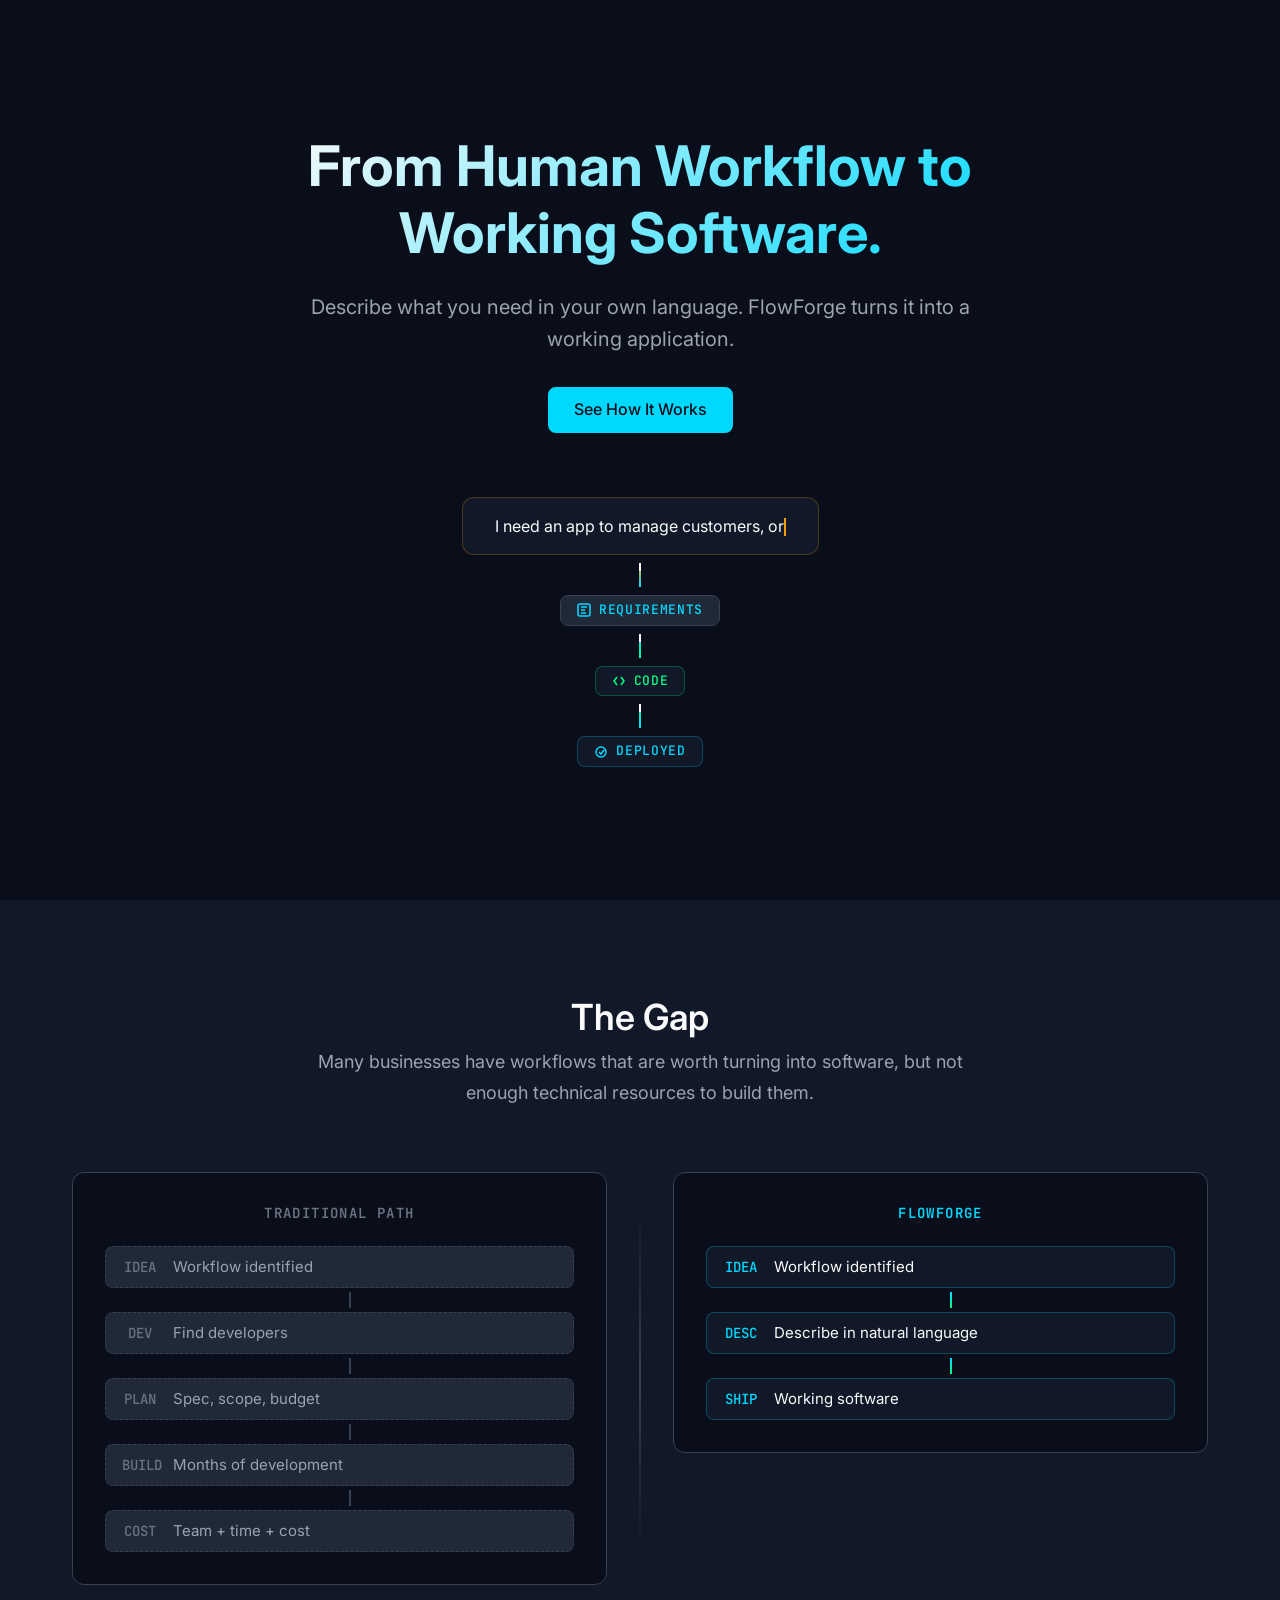
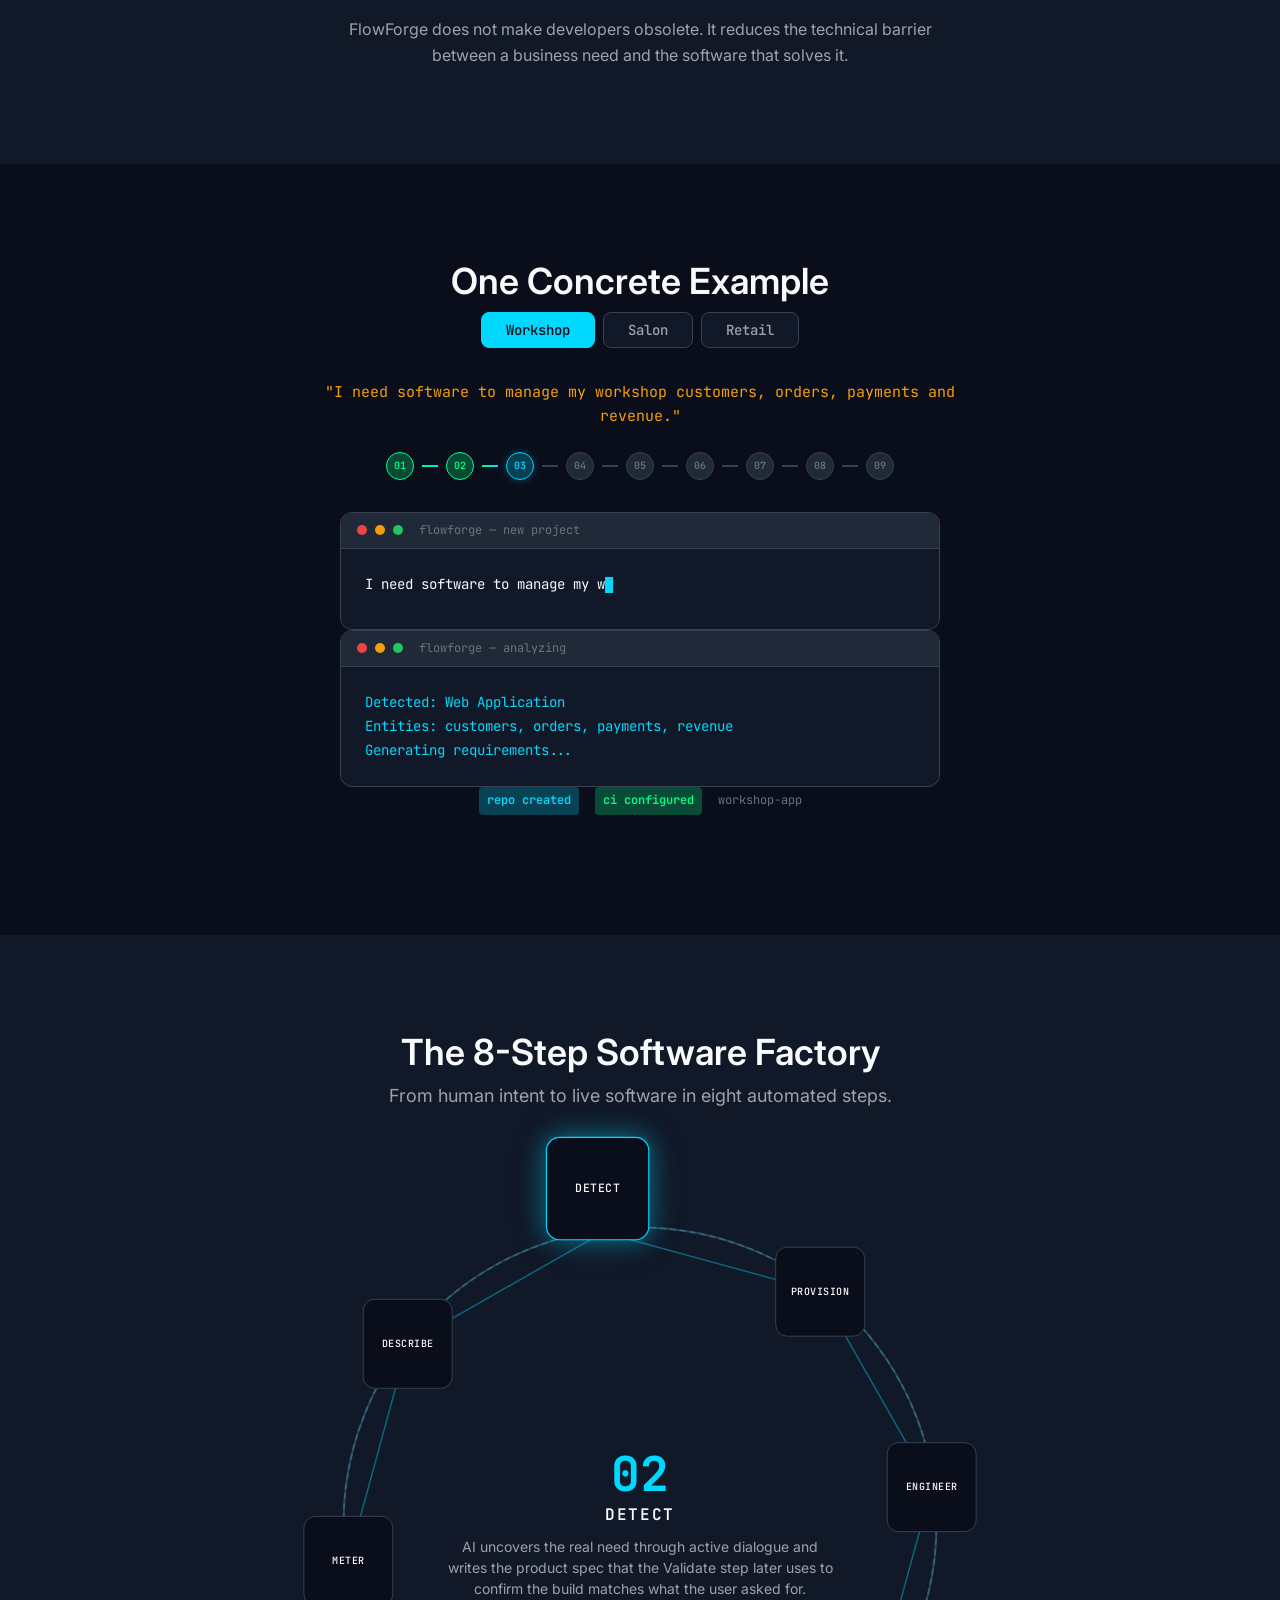
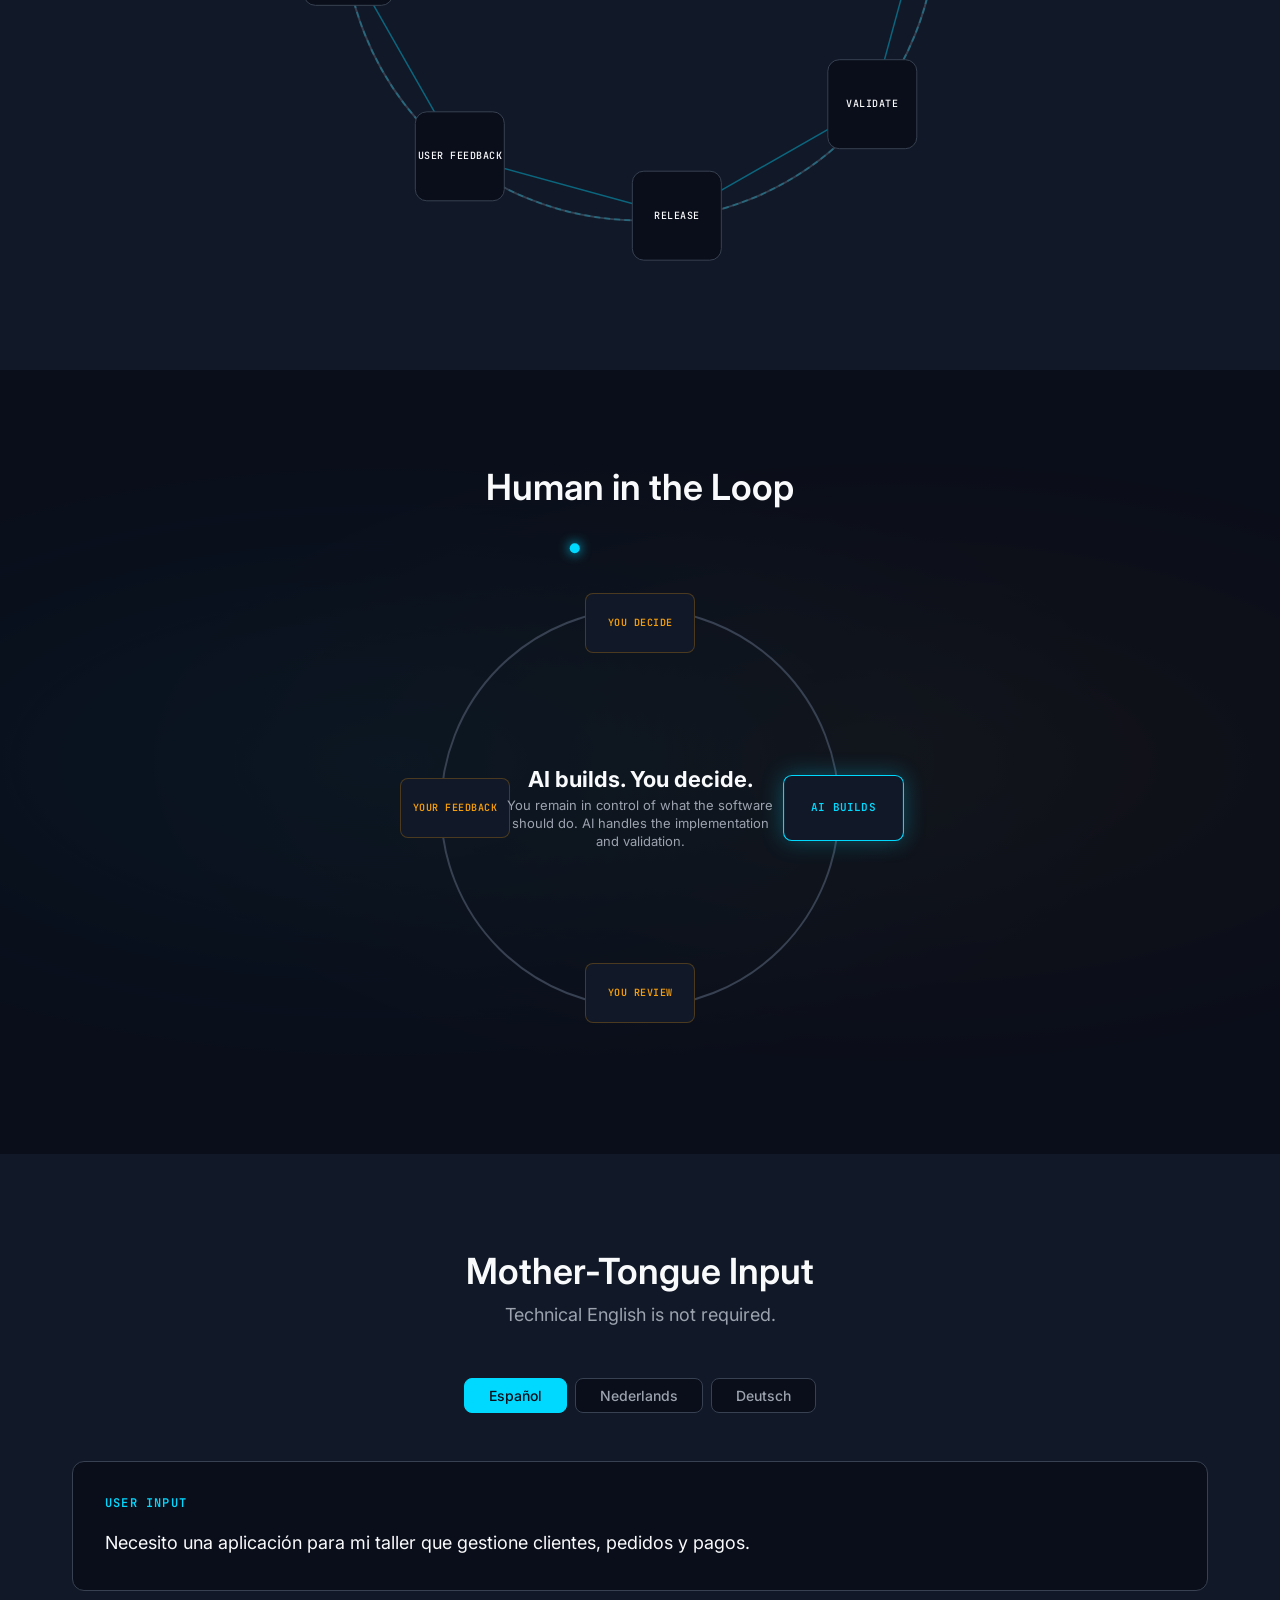
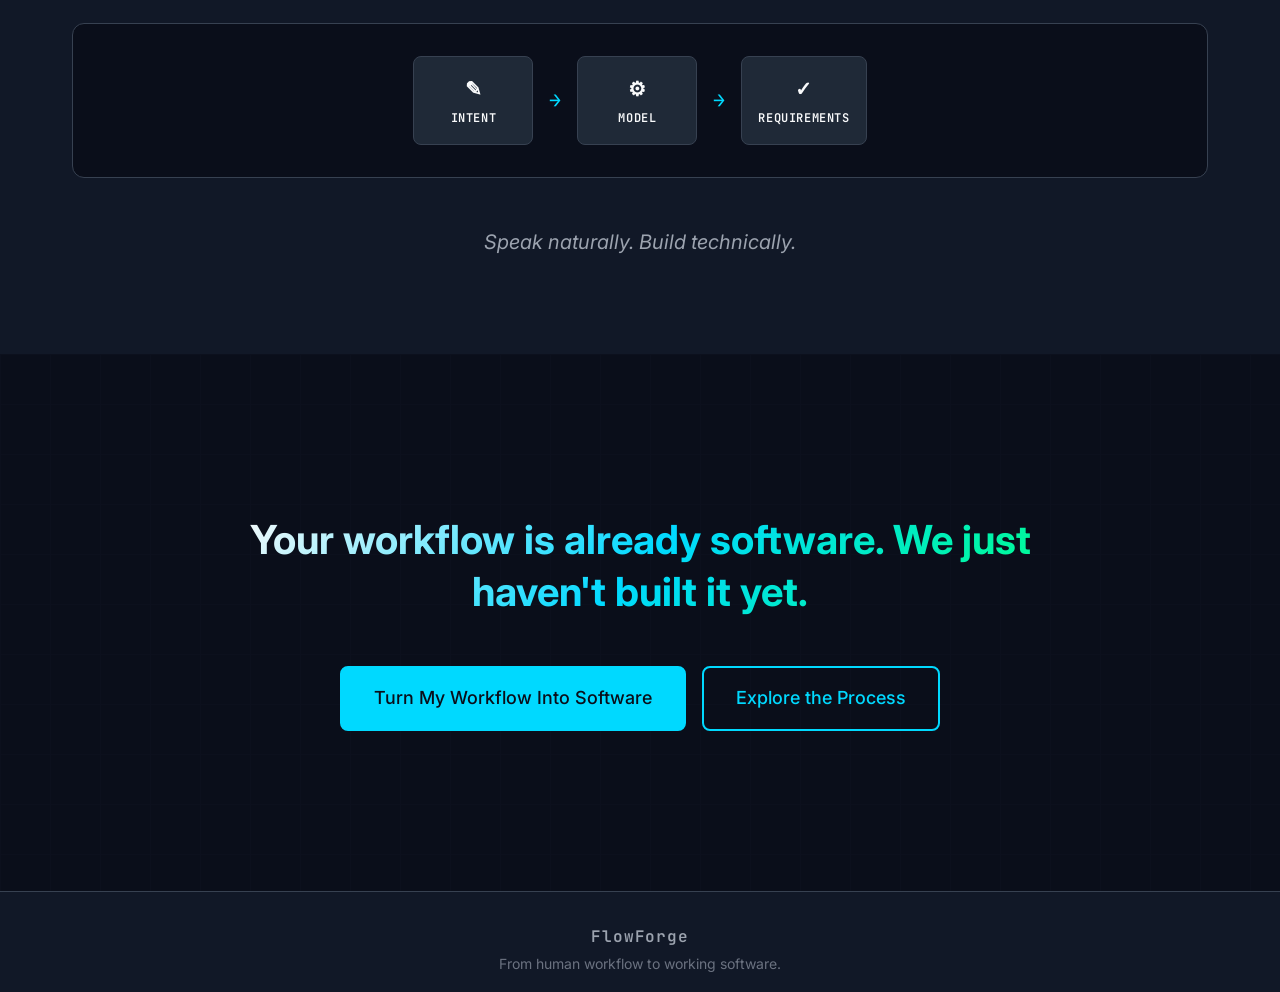
==== commit 742e05dd: "Rework FlowForge landing page: circular 8-step factory, interactive scenarios, circular HITL loop" ====
--- a/flowforge.html
+++ b/flowforge.html
@@ -18,31 +18,20 @@
 
     /* --- Custom Properties --- */
     :root {
-      /* Background Colors */
       --bg-primary: #0a0e1a;
       --bg-secondary: #111827;
       --bg-tertiary: #1f2937;
-
-      /* Accent Colors */
       --cyan: #00d9ff;
       --green: #00ff88;
       --cyan-dim: #00d9ff40;
       --green-dim: #00ff8840;
-
-      /* Human Decision Colors */
       --amber: #f59e0b;
       --amber-dim: #f59e0b40;
-
-      /* Text Colors */
       --text-primary: #f9fafb;
       --text-secondary: #9ca3af;
       --text-tertiary: #6b7280;
-
-      /* Border Colors */
       --border: #374151;
       --border-active: #00d9ff;
-
-      /* Spacing Scale */
       --space-xs: 0.25rem;
       --space-sm: 0.5rem;
       --space-md: 1rem;
@@ -51,18 +40,12 @@
       --space-2xl: 3rem;
       --space-3xl: 4rem;
       --space-4xl: 6rem;
-
-      /* Typography */
       --font-body: 'Inter', -apple-system, BlinkMacSystemFont, 'Segoe UI', sans-serif;
       --font-mono: 'JetBrains Mono', 'Fira Code', 'Consolas', monospace;
-
-      /* Border Radius */
       --radius-sm: 4px;
       --radius-md: 8px;
       --radius-lg: 12px;
       --radius-xl: 16px;
-
-      /* Shadows */
       --shadow-sm: 0 1px 2px 0 rgba(0, 0, 0, 0.3);
       --shadow-md: 0 4px 6px -1px rgba(0, 0, 0, 0.4);
       --shadow-lg: 0 10px 15px -3px rgba(0, 0, 0, 0.5);
@@ -92,7 +75,6 @@
       overflow-x: hidden;
     }
 
-    /* --- Base Typography --- */
     h1, h2, h3, h4, h5, h6 {
       font-weight: 600;
       line-height: 1.2;
@@ -106,25 +88,16 @@
     h5 { font-size: 1.25rem; }
     h6 { font-size: 1.125rem; }
 
-    p {
-      margin-bottom: var(--space-md);
-    }
-
-    p:last-child {
-      margin-bottom: 0;
-    }
-
-    code, pre {
-      font-family: var(--font-mono);
-    }
-
+    p { margin-bottom: var(--space-md); }
+    p:last-child { margin-bottom: 0; }
+
+    code, pre { font-family: var(--font-mono); }
     code {
       background-color: var(--bg-tertiary);
       padding: 0.125rem 0.375rem;
       border-radius: var(--radius-sm);
       font-size: 0.875em;
     }
-
     pre {
       background-color: var(--bg-secondary);
       padding: var(--space-md);
@@ -132,11 +105,7 @@
       overflow-x: auto;
       margin-bottom: var(--space-md);
     }
-
-    pre code {
-      background: none;
-      padding: 0;
-    }
+    pre code { background: none; padding: 0; }
 
     /* --- Layout Utilities --- */
     .container {
@@ -146,15 +115,10 @@
     }
 
     @media (min-width: 768px) {
-      .container {
-        padding: 0 var(--space-lg);
-      }
-    }
-
+      .container { padding: 0 var(--space-lg); }
+    }
     @media (min-width: 1024px) {
-      .container {
-        padding: 0 var(--space-xl);
-      }
+      .container { padding: 0 var(--space-xl); }
     }
 
     /* --- Button Styles --- */
@@ -172,31 +136,26 @@
       cursor: pointer;
       transition: all 0.2s ease;
     }
-
     .btn-primary {
       background-color: var(--cyan);
       color: var(--bg-primary);
       border-color: var(--cyan);
     }
-
     .btn-primary:hover {
       background-color: transparent;
       color: var(--cyan);
       box-shadow: var(--shadow-glow-cyan);
     }
-
     .btn-secondary {
       background-color: transparent;
       color: var(--cyan);
       border-color: var(--cyan);
     }
-
     .btn-secondary:hover {
       background-color: var(--cyan);
       color: var(--bg-primary);
     }
 
-    /* --- Card and Badge Styles --- */
     .card {
       background-color: var(--bg-secondary);
       border: 1px solid var(--border);
@@ -204,7 +163,6 @@
       padding: var(--space-lg);
       transition: border-color 0.2s ease, box-shadow 0.2s ease;
     }
-
     .card:hover {
       border-color: var(--border-active);
       box-shadow: var(--shadow-md);
@@ -219,177 +177,65 @@
       background-color: var(--bg-tertiary);
       color: var(--text-secondary);
     }
-
-    .badge-cyan {
-      background-color: var(--cyan-dim);
-      color: var(--cyan);
-    }
-
-    .badge-green {
-      background-color: var(--green-dim);
-      color: var(--green);
-    }
+    .badge-cyan { background-color: var(--cyan-dim); color: var(--cyan); }
+    .badge-green { background-color: var(--green-dim); color: var(--green); }
 
     /* --- Animation Keyframes --- */
     @keyframes fade-in {
-      from {
-        opacity: 0;
-        transform: translateY(10px);
-      }
-      to {
-        opacity: 1;
-        transform: translateY(0);
-      }
-    }
-
+      from { opacity: 0; transform: translateY(10px); }
+      to { opacity: 1; transform: translateY(0); }
+    }
     @keyframes slide-up {
-      from {
-        opacity: 0;
-        transform: translateY(20px);
-      }
-      to {
-        opacity: 1;
-        transform: translateY(0);
-      }
-    }
-
+      from { opacity: 0; transform: translateY(20px); }
+      to { opacity: 1; transform: translateY(0); }
+    }
     @keyframes pulse {
-      0%, 100% {
-        opacity: 1;
-      }
-      50% {
-        opacity: 0.5;
-      }
-    }
-
-    @keyframes flow {
-      0% {
-        transform: translateY(-100%);
-        opacity: 0;
-      }
-      50% {
-        opacity: 1;
-      }
-      100% {
-        transform: translateY(100%);
-        opacity: 0;
-      }
-    }
-
+      0%, 100% { opacity: 1; }
+      50% { opacity: 0.5; }
+    }
     @keyframes glow {
-      0%, 100% {
-        box-shadow: 0 0 5px var(--cyan-dim);
-      }
-      50% {
-        box-shadow: 0 0 20px var(--cyan), 0 0 30px var(--cyan-dim);
-      }
+      0%, 100% { box-shadow: 0 0 5px var(--cyan-dim); }
+      50% { box-shadow: 0 0 20px var(--cyan), 0 0 30px var(--cyan-dim); }
+    }
+    @keyframes cursor-blink {
+      0%, 100% { opacity: 1; }
+      50% { opacity: 0; }
     }
 
     /* --- Responsive Breakpoints --- */
     @media (max-width: 767px) {
-      .hide-mobile {
-        display: none !important;
-      }
-    }
-
+      .hide-mobile { display: none !important; }
+    }
     @media (min-width: 768px) and (max-width: 1023px) {
-      .hide-tablet {
-        display: none !important;
-      }
-
+      .hide-tablet { display: none !important; }
       h1 { font-size: 2.5rem; }
       h2 { font-size: 1.875rem; }
       h3 { font-size: 1.5rem; }
-
-      .container {
-        max-width: 90%;
-      }
-
-      .pipeline-step {
-        flex: 0 0 270px;
-      }
-    }
-
+      .container { max-width: 90%; }
+    }
     @media (min-width: 1024px) {
-      .hide-desktop {
-        display: none !important;
-      }
-    }
-
-    /* Large desktop screens */
+      .hide-desktop { display: none !important; }
+    }
     @media (min-width: 1400px) {
-      .container {
-        max-width: 1280px;
-      }
-
+      .container { max-width: 1280px; }
       h1 { font-size: 3.5rem; }
       h2 { font-size: 2.5rem; }
-
-      .hero-content {
-        max-width: 900px;
-      }
-
-      .flow-node {
-        padding: var(--space-md) var(--space-xl);
-        font-size: 1rem;
-      }
-
-      .pipeline-step {
-        flex: 0 0 300px;
-        padding: var(--space-xl);
-      }
-
-      .step-icon {
-        font-size: 2.5rem;
-      }
-
-      .step-title {
-        font-size: 1.25rem;
-      }
-
-      .step-description {
-        font-size: 1rem;
-      }
+      .hero-content { max-width: 900px; }
     }
 
     /* --- Global Mobile Base Rules --- */
     @media (max-width: 767px) {
-      img, svg {
-        max-width: 100%;
-        height: auto;
-      }
-
+      img, svg { max-width: 100%; height: auto; }
       h1 { font-size: clamp(1.5rem, 5vw, 2.5rem); }
       h2 { font-size: clamp(1.375rem, 4vw, 2rem); }
       h3 { font-size: clamp(1.125rem, 3.5vw, 1.5rem); }
       h4 { font-size: clamp(1rem, 3vw, 1.25rem); }
       h5 { font-size: 1.125rem; }
       h6 { font-size: 1rem; }
-
-      .btn {
-        min-height: 44px;
-        min-width: 44px;
-        padding: 0.75rem 1.25rem;
-      }
-
-      .lang-tab {
-        min-height: 44px;
-        min-width: 44px;
-      }
-
-      button, a, [role="tab"] {
-        min-height: 44px;
-      }
-
-      .pipeline-wrapper {
-        -webkit-overflow-scrolling: touch;
-        scroll-snap-type: x mandatory;
-        scrollbar-width: thin;
-      }
-
-      .section-intro {
-        font-size: 0.9375rem;
-      }
+      .btn { min-height: 44px; min-width: 44px; padding: 0.75rem 1.25rem; }
+      .lang-tab { min-height: 44px; min-width: 44px; }
+      button, a, [role="tab"] { min-height: 44px; }
+      .section-intro { font-size: 0.9375rem; }
     }
 
     /* --- Skip Navigation Link --- */
@@ -406,17 +252,13 @@
       border-radius: var(--radius-md);
       transition: top 0.2s ease;
     }
-
-    .skip-link:focus {
-      top: var(--space-md);
-    }
+    .skip-link:focus { top: var(--space-md); }
 
     /* --- Focus Indicators --- */
     :focus-visible {
       outline: 2px solid var(--cyan);
       outline-offset: 2px;
     }
-
     button:focus-visible,
     a:focus-visible,
     [role="tab"]:focus-visible {
@@ -424,16 +266,11 @@
       outline-offset: 2px;
       box-shadow: 0 0 0 4px var(--cyan-dim);
     }
-
-    :focus:not(:focus-visible) {
-      outline: none;
-    }
-
+    :focus:not(:focus-visible) { outline: none; }
     .btn-primary:focus-visible {
       outline-color: var(--bg-primary);
       box-shadow: 0 0 0 4px var(--text-secondary);
     }
-
     [tabindex]:focus-visible {
       outline: 2px solid var(--cyan);
       outline-offset: 2px;
@@ -463,15 +300,10 @@
       padding: var(--space-4xl) 0;
       overflow: hidden;
     }
-
-    /* Grid background */
     header#hero::before {
       content: '';
       position: absolute;
-      top: 0;
-      left: 0;
-      right: 0;
-      bottom: 0;
+      top: 0; left: 0; right: 0; bottom: 0;
       background-image:
         linear-gradient(var(--border) 1px, transparent 1px),
         linear-gradient(90deg, var(--border) 1px, transparent 1px);
@@ -479,13 +311,10 @@
       opacity: 0.05;
       pointer-events: none;
     }
-
     header#hero::after {
       content: '';
       position: absolute;
-      bottom: 0;
-      left: 0;
-      right: 0;
+      bottom: 0; left: 0; right: 0;
       height: 200px;
       background: linear-gradient(to bottom, transparent, var(--bg-primary));
       pointer-events: none;
@@ -498,7 +327,6 @@
       max-width: 800px;
       margin-bottom: var(--space-3xl);
     }
-
     .hero-content h1 {
       font-size: clamp(2rem, 5vw, 3.5rem);
       font-weight: 700;
@@ -508,14 +336,12 @@
       -webkit-text-fill-color: transparent;
       background-clip: text;
     }
-
     .hero-subheadline {
       font-size: clamp(1rem, 2vw, 1.25rem);
       color: var(--text-secondary);
       margin-bottom: var(--space-xl);
       line-height: 1.6;
     }
-
     .hero-cta {
       display: flex;
       gap: var(--space-md);
@@ -523,7 +349,6 @@
       flex-wrap: wrap;
     }
 
-    /* --- Hero Flow Visualization (NL → Code → App) --- */
     .hero-flow {
       position: relative;
       z-index: 1;
@@ -532,7 +357,6 @@
       align-items: center;
       gap: var(--space-sm);
     }
-
     .hero-flow-request {
       background-color: var(--bg-secondary);
       border: 1px solid var(--amber-dim);
@@ -546,7 +370,6 @@
       min-height: 3em;
       position: relative;
     }
-
     .hero-flow-request .cursor {
       display: inline-block;
       width: 2px;
@@ -555,12 +378,6 @@
       vertical-align: text-bottom;
       animation: cursor-blink 1s step-end infinite;
     }
-
-    @keyframes cursor-blink {
-      0%, 100% { opacity: 1; }
-      50% { opacity: 0; }
-    }
-
     .hero-flow-stage {
       display: flex;
       align-items: center;
@@ -568,11 +385,9 @@
       opacity: 0;
       animation: fade-in 0.6s ease forwards;
     }
-
     .hero-flow-stage:nth-child(3) { animation-delay: 2s; }
     .hero-flow-stage:nth-child(5) { animation-delay: 4s; }
     .hero-flow-stage:nth-child(7) { animation-delay: 6s; }
-
     .hero-flow-connector {
       width: 2px;
       height: 24px;
@@ -581,28 +396,28 @@
       opacity: 0;
       animation: fade-in 0.4s ease forwards;
     }
-
     .hero-flow-connector:nth-child(2) { animation-delay: 2s; }
     .hero-flow-connector:nth-child(4) { animation-delay: 4s; }
     .hero-flow-connector:nth-child(6) { animation-delay: 6s; }
-
     .hero-flow-connector.req-to-spec { background: linear-gradient(to bottom, var(--amber), var(--cyan)); }
     .hero-flow-connector.spec-to-code { background: linear-gradient(to bottom, var(--cyan), var(--green)); }
     .hero-flow-connector.code-to-app { background: linear-gradient(to bottom, var(--green), var(--cyan)); }
-
     .hero-flow-connector::after {
       content: '';
       position: absolute;
-      top: 0;
-      left: 0;
+      top: 0; left: 0;
       width: 100%;
       height: 8px;
       background: currentColor;
       box-shadow: 0 0 8px currentColor;
-      animation: flow 1.5s ease-in-out infinite;
+      animation: flow-vertical 1.5s ease-in-out infinite;
       will-change: transform, opacity;
     }
-
+    @keyframes flow-vertical {
+      0% { transform: translateY(-100%); opacity: 0; }
+      50% { opacity: 1; }
+      100% { transform: translateY(100%); opacity: 0; }
+    }
     .hero-flow-label {
       display: inline-flex;
       align-items: center;
@@ -615,78 +430,25 @@
       letter-spacing: 0.05em;
       text-transform: uppercase;
     }
-
-    .hero-flow-label.stage-spec {
-      background-color: var(--bg-tertiary);
-      border: 1px solid var(--border);
-      color: var(--cyan);
-    }
-
-    .hero-flow-label.stage-code {
-      background-color: var(--bg-secondary);
-      border: 1px solid var(--green-dim);
-      color: var(--green);
-    }
-
-    .hero-flow-label.stage-app {
-      background-color: var(--bg-secondary);
-      border: 1px solid var(--cyan-dim);
-      color: var(--cyan);
-    }
-
-    .hero-flow-label .label-icon {
-      width: 14px;
-      height: 14px;
-      flex-shrink: 0;
-    }
-
-    /* Hero mobile */
+    .hero-flow-label.stage-spec { background-color: var(--bg-tertiary); border: 1px solid var(--border); color: var(--cyan); }
+    .hero-flow-label.stage-code { background-color: var(--bg-secondary); border: 1px solid var(--green-dim); color: var(--green); }
+    .hero-flow-label.stage-app { background-color: var(--bg-secondary); border: 1px solid var(--cyan-dim); color: var(--cyan); }
+    .hero-flow-label .label-icon { width: 14px; height: 14px; flex-shrink: 0; }
+
     @media (max-width: 767px) {
-      header#hero {
-        min-height: auto;
-        padding: var(--space-3xl) 0 var(--space-2xl);
-      }
-
-      .hero-content {
-        margin-bottom: var(--space-xl);
-        padding: 0 var(--space-sm);
-      }
-
-      .hero-cta {
-        flex-direction: column;
-        align-items: stretch;
-        gap: var(--space-sm);
-        padding: 0 var(--space-md);
-      }
-
-      .hero-cta .btn {
-        width: 100%;
-        justify-content: center;
-      }
-
-      .hero-flow-request {
-        font-size: 0.875rem;
-        padding: var(--space-sm) var(--space-md);
-        max-width: 100%;
-      }
-
-      .hero-flow-label {
-        font-size: 0.75rem;
-        padding: var(--space-xs) var(--space-sm);
-      }
+      header#hero { min-height: auto; padding: var(--space-3xl) 0 var(--space-2xl); }
+      .hero-content { margin-bottom: var(--space-xl); padding: 0 var(--space-sm); }
+      .hero-cta { flex-direction: column; align-items: stretch; gap: var(--space-sm); padding: 0 var(--space-md); }
+      .hero-cta .btn { width: 100%; justify-content: center; }
+      .hero-flow-request { font-size: 0.875rem; padding: var(--space-sm) var(--space-md); max-width: 100%; }
+      .hero-flow-label { font-size: 0.75rem; padding: var(--space-xs) var(--space-sm); }
     }
 
     /* --- Section Spacing --- */
-    section {
-      padding: var(--space-4xl) 0;
-    }
-
+    section { padding: var(--space-4xl) 0; }
     @media (max-width: 767px) {
-      section {
-        padding: var(--space-2xl) 0;
-      }
-    }
-
+      section { padding: var(--space-2xl) 0; }
+    }
     .section-intro {
       text-align: center;
       color: var(--text-secondary);
@@ -700,15 +462,8 @@
     /* ============================================================
        SECTION 2 — THE PROBLEM (The Gap)
        ============================================================ */
-    #problem {
-      background-color: var(--bg-secondary);
-    }
-
-    #problem h2 {
-      text-align: center;
-      margin-bottom: var(--space-sm);
-    }
-
+    #problem { background-color: var(--bg-secondary); }
+    #problem h2 { text-align: center; margin-bottom: var(--space-sm); }
     .problem-lead {
       text-align: center;
       font-size: 1.125rem;
@@ -717,7 +472,6 @@
       margin: 0 auto var(--space-3xl);
       line-height: 1.7;
     }
-
     .comparison-grid {
       display: grid;
       grid-template-columns: 1fr auto 1fr;
@@ -725,14 +479,12 @@
       align-items: start;
       margin-bottom: var(--space-xl);
     }
-
     .comparison-column {
       background-color: var(--bg-primary);
       border: 1px solid var(--border);
       border-radius: var(--radius-lg);
       padding: var(--space-xl);
     }
-
     .comparison-title {
       font-family: var(--font-mono);
       font-size: 0.875rem;
@@ -742,22 +494,9 @@
       letter-spacing: 0.1em;
       text-transform: uppercase;
     }
-
-    .comparison-traditional .comparison-title {
-      color: var(--text-tertiary);
-    }
-
-    .comparison-flowforge .comparison-title {
-      color: var(--cyan);
-    }
-
-    .comparison-flow {
-      display: flex;
-      flex-direction: column;
-      align-items: center;
-      gap: var(--space-xs);
-    }
-
+    .comparison-traditional .comparison-title { color: var(--text-tertiary); }
+    .comparison-flowforge .comparison-title { color: var(--cyan); }
+    .comparison-flow { display: flex; flex-direction: column; align-items: center; gap: var(--space-xs); }
     .comparison-step {
       display: flex;
       align-items: center;
@@ -766,26 +505,10 @@
       border-radius: var(--radius-md);
       width: 100%;
     }
-
-    .comparison-traditional .comparison-step {
-      background-color: var(--bg-tertiary);
-      border: 1px dashed var(--border);
-    }
-
-    .comparison-flowforge .comparison-step {
-      background-color: var(--bg-secondary);
-      border: 1px solid var(--cyan-dim);
-    }
-
-    .comparison-step-label {
-      font-size: 0.9375rem;
-      color: var(--text-primary);
-    }
-
-    .comparison-traditional .comparison-step-label {
-      color: var(--text-secondary);
-    }
-
+    .comparison-traditional .comparison-step { background-color: var(--bg-tertiary); border: 1px dashed var(--border); }
+    .comparison-flowforge .comparison-step { background-color: var(--bg-secondary); border: 1px solid var(--cyan-dim); }
+    .comparison-step-label { font-size: 0.9375rem; color: var(--text-primary); }
+    .comparison-traditional .comparison-step-label { color: var(--text-secondary); }
     .step-icon-mono {
       font-family: var(--font-mono);
       font-size: 0.875rem;
@@ -795,29 +518,10 @@
       width: 2.5em;
       text-align: center;
     }
-
-    .comparison-flowforge .step-icon-mono {
-      color: var(--cyan);
-    }
-
-    .comparison-connector {
-      width: 2px;
-      height: 16px;
-      margin-left: 1.25em;
-      background-color: var(--border);
-    }
-
-    .comparison-flowforge .comparison-connector {
-      background: linear-gradient(to bottom, var(--cyan), var(--green));
-    }
-
-    .comparison-divider {
-      width: 2px;
-      background: linear-gradient(to bottom, transparent, var(--border), transparent);
-      align-self: stretch;
-      margin: var(--space-xl) 0;
-    }
-
+    .comparison-flowforge .step-icon-mono { color: var(--cyan); }
+    .comparison-connector { width: 2px; height: 16px; margin-left: 1.25em; background-color: var(--border); }
+    .comparison-flowforge .comparison-connector { background: linear-gradient(to bottom, var(--cyan), var(--green)); }
+    .comparison-divider { width: 2px; background: linear-gradient(to bottom, transparent, var(--border), transparent); align-self: stretch; margin: var(--space-xl) 0; }
     .problem-caption {
       text-align: center;
       font-size: 1rem;
@@ -827,108 +531,126 @@
       line-height: 1.6;
     }
 
-    /* Problem mobile */
     @media (max-width: 767px) {
-      .comparison-grid {
-        grid-template-columns: 1fr;
-        gap: var(--space-lg);
-      }
-
-      .comparison-divider {
-        width: 80%;
-        height: 2px;
-        margin: var(--space-md) auto;
-        background: linear-gradient(to right, transparent, var(--border), transparent);
-      }
-
-      .comparison-column {
-        padding: var(--space-md);
-      }
-
-      .comparison-title {
-        font-size: 0.8125rem;
-        margin-bottom: var(--space-md);
-      }
-
-      .comparison-step {
-        padding: var(--space-xs) var(--space-sm);
-        gap: var(--space-sm);
-      }
-
-      .comparison-step-label {
-        font-size: 0.8125rem;
-      }
-
-      .step-icon-mono {
-        font-size: 0.75rem;
-        width: 2em;
-      }
-
-      .comparison-connector {
-        height: 10px;
-      }
-
-      .problem-caption {
-        font-size: 0.9375rem;
-        padding: 0 var(--space-sm);
-      }
-
-      .problem-lead {
-        font-size: 1rem;
-        padding: 0 var(--space-sm);
-      }
+      .comparison-grid { grid-template-columns: 1fr; gap: var(--space-lg); }
+      .comparison-divider { width: 80%; height: 2px; margin: var(--space-md) auto; background: linear-gradient(to right, transparent, var(--border), transparent); }
+      .comparison-column { padding: var(--space-md); }
+      .comparison-title { font-size: 0.8125rem; margin-bottom: var(--space-md); }
+      .comparison-step { padding: var(--space-xs) var(--space-sm); gap: var(--space-sm); }
+      .comparison-step-label { font-size: 0.8125rem; }
+      .step-icon-mono { font-size: 0.75rem; width: 2em; }
+      .comparison-connector { height: 10px; }
+      .problem-caption { font-size: 0.9375rem; padding: 0 var(--space-sm); }
+      .problem-lead { font-size: 1rem; padding: 0 var(--space-sm); }
     }
 
     /* ============================================================
-       SECTION 3 — PRODUCT IN ACTION
+       SECTION 3 — PRODUCT IN ACTION (3 scenarios with mockups)
        ============================================================ */
-    #product-in-action {
-      background-color: var(--bg-primary);
+    #product-in-action { background-color: var(--bg-primary); position: relative; }
+    #product-in-action h2 { text-align: center; margin-bottom: var(--space-sm); }
+
+    /* Scenario tabs */
+    .scenario-tabs {
+      display: flex;
+      justify-content: center;
+      gap: var(--space-sm);
+      margin-bottom: var(--space-xl);
+    }
+    .scenario-tab {
+      padding: var(--space-sm) var(--space-lg);
+      font-family: var(--font-mono);
+      font-size: 0.875rem;
+      font-weight: 500;
+      color: var(--text-secondary);
+      background-color: var(--bg-secondary);
+      border: 1px solid var(--border);
+      border-radius: var(--radius-md);
+      cursor: pointer;
+      transition: all 0.2s ease;
+    }
+    .scenario-tab:hover { border-color: var(--border-active); color: var(--text-primary); }
+    .scenario-tab.active {
+      background-color: var(--cyan);
+      color: var(--bg-primary);
+      border-color: var(--cyan);
+    }
+
+    /* Scenario panels */
+    .scenario-panel { display: none; animation: fade-in 0.4s ease; }
+    .scenario-panel.active { display: block; }
+
+    .demo-request-line {
+      text-align: center;
+      margin-bottom: var(--space-lg);
+    }
+    .demo-request-line p {
+      font-family: var(--font-mono);
+      font-size: 0.9375rem;
+      color: var(--amber);
+      max-width: 640px;
+      margin: 0 auto;
+      line-height: 1.6;
+    }
+
+    /* Build progress bar */
+    .build-progress {
+      display: flex;
+      justify-content: center;
+      gap: var(--space-sm);
+      margin-bottom: var(--space-xl);
+      flex-wrap: wrap;
+    }
+    .build-dot {
+      width: 28px;
+      height: 28px;
+      border-radius: 50%;
+      display: flex;
+      align-items: center;
+      justify-content: center;
+      font-family: var(--font-mono);
+      font-size: 0.625rem;
+      font-weight: 600;
+      background-color: var(--bg-tertiary);
+      border: 1px solid var(--border);
+      color: var(--text-tertiary);
+      transition: all 0.3s ease;
       position: relative;
     }
-
-    #product-in-action h2 {
-      text-align: center;
-      margin-bottom: var(--space-sm);
-    }
-
-    .demo-scenario {
-      text-align: center;
-      color: var(--text-secondary);
-      margin-bottom: var(--space-3xl);
-      max-width: 600px;
-      margin-left: auto;
-      margin-right: auto;
-    }
-
-    .demo-scenario .scenario-label {
-      font-family: var(--font-mono);
-      font-size: 0.75rem;
-      font-weight: 600;
-      color: var(--amber);
-      text-transform: uppercase;
-      letter-spacing: 0.1em;
-      margin-bottom: var(--space-sm);
-    }
-
-    .demo-container {
-      max-width: 800px;
-      margin: 0 auto;
-      display: flex;
-      flex-direction: column;
-      gap: var(--space-xl);
-    }
-
-    /* Terminal request */
-    .demo-terminal {
+    .build-dot.active {
+      background-color: var(--cyan-dim);
+      border-color: var(--cyan);
+      color: var(--cyan);
+      box-shadow: 0 0 8px var(--cyan-dim);
+    }
+    .build-dot.done {
+      background-color: var(--green-dim);
+      border-color: var(--green);
+      color: var(--green);
+    }
+    .build-connector {
+      width: 16px;
+      height: 2px;
+      background-color: var(--border);
+      align-self: center;
+      transition: background-color 0.3s ease;
+    }
+    .build-connector.active { background: linear-gradient(to right, var(--green), var(--cyan)); }
+
+    /* Build stages container */
+    .build-stage { display: none; }
+    .build-stage.active { display: block; animation: fade-in 0.4s ease; }
+
+    /* Terminal */
+    .build-terminal {
       background-color: var(--bg-secondary);
       border: 1px solid var(--border);
       border-radius: var(--radius-lg);
       overflow: hidden;
-      min-height: 120px;
-    }
-
-    .demo-terminal-header {
+      max-width: 600px;
+      margin: 0 auto;
+    }
+    .build-terminal-header {
       display: flex;
       align-items: center;
       gap: var(--space-sm);
@@ -936,34 +658,20 @@
       background-color: var(--bg-tertiary);
       border-bottom: 1px solid var(--border);
     }
-
-    .terminal-dot {
-      width: 10px;
-      height: 10px;
-      border-radius: 50%;
-    }
-
-    .terminal-dot.red { background-color: #ef4444; }
-    .terminal-dot.yellow { background-color: #f59e0b; }
-    .terminal-dot.green { background-color: #22c55e; }
-
-    .terminal-title {
-      font-family: var(--font-mono);
-      font-size: 0.75rem;
-      color: var(--text-tertiary);
-      margin-left: var(--space-sm);
-    }
-
-    .demo-terminal-body {
+    .term-dot { width: 10px; height: 10px; border-radius: 50%; }
+    .term-dot.red { background-color: #ef4444; }
+    .term-dot.yellow { background-color: #f59e0b; }
+    .term-dot.green { background-color: #22c55e; }
+    .term-title { font-family: var(--font-mono); font-size: 0.75rem; color: var(--text-tertiary); margin-left: var(--space-sm); }
+    .build-terminal-body {
       padding: var(--space-lg);
       font-family: var(--font-mono);
-      font-size: 0.9375rem;
+      font-size: 0.875rem;
       line-height: 1.7;
       color: var(--text-primary);
-      min-height: 60px;
-    }
-
-    .demo-terminal-body .typed-cursor {
+      min-height: 80px;
+    }
+    .build-terminal-body .t-cursor {
       display: inline-block;
       width: 8px;
       height: 1.1em;
@@ -972,162 +680,57 @@
       animation: cursor-blink 0.8s step-end infinite;
     }
 
-    /* Data model */
-    .demo-data-model {
+    /* Repo created */
+    .build-repo {
+      display: flex;
+      align-items: center;
+      justify-content: center;
+      gap: var(--space-md);
+      max-width: 600px;
+      margin: 0 auto var(--space-lg);
+    }
+    .repo-badge {
+      display: inline-flex;
+      align-items: center;
+      gap: var(--space-xs);
+      padding: var(--space-xs) var(--space-sm);
+      background-color: var(--cyan-dim);
+      color: var(--cyan);
+      font-family: var(--font-mono);
+      font-size: 0.75rem;
+      font-weight: 600;
+      border-radius: var(--radius-sm);
+    }
+
+    /* Code lines */
+    .build-code {
       background-color: var(--bg-secondary);
       border: 1px solid var(--border);
       border-radius: var(--radius-lg);
       padding: var(--space-lg);
-      opacity: 0;
-      transform: translateY(10px);
-      transition: opacity 0.5s ease, transform 0.5s ease;
-    }
-
-    .demo-data-model.visible {
-      opacity: 1;
-      transform: translateY(0);
-    }
-
-    .demo-data-model .panel-label {
+      max-width: 600px;
+      margin: 0 auto var(--space-lg);
       font-family: var(--font-mono);
-      font-size: 0.75rem;
-      font-weight: 600;
-      color: var(--cyan);
-      text-transform: uppercase;
-      letter-spacing: 0.1em;
-      margin-bottom: var(--space-md);
-    }
-
-    .demo-model-grid {
-      display: grid;
-      grid-template-columns: repeat(auto-fit, minmax(160px, 1fr));
-      gap: var(--space-md);
-    }
-
-    .demo-model-entity {
-      background-color: var(--bg-primary);
-      border: 1px solid var(--border);
-      border-radius: var(--radius-md);
-      padding: var(--space-md);
-      opacity: 0;
-      transform: translateY(8px);
-      transition: opacity 0.4s ease, transform 0.4s ease, border-color 0.2s ease;
-    }
-
-    .demo-model-entity.visible {
-      opacity: 1;
-      transform: translateY(0);
-    }
-
-    .demo-model-entity:hover {
-      border-color: var(--border-active);
-    }
-
-    .demo-model-entity .entity-name {
-      font-family: var(--font-mono);
-      font-size: 0.875rem;
-      font-weight: 600;
-      color: var(--text-primary);
-      margin-bottom: var(--space-xs);
-    }
-
-    .demo-model-entity .entity-fields {
-      font-family: var(--font-mono);
-      font-size: 0.75rem;
-      color: var(--text-tertiary);
-      line-height: 1.6;
-    }
-
-    /* UI panels */
-    .demo-ui-panels {
-      display: grid;
-      grid-template-columns: repeat(auto-fit, minmax(180px, 1fr));
-      gap: var(--space-md);
-    }
-
-    .demo-ui-panel {
-      background-color: var(--bg-secondary);
-      border: 1px solid var(--border);
-      border-radius: var(--radius-lg);
-      padding: var(--space-md);
-      opacity: 0;
-      transform: translateY(10px);
-      transition: opacity 0.4s ease, transform 0.4s ease;
-    }
-
-    .demo-ui-panel.visible {
-      opacity: 1;
-      transform: translateY(0);
-    }
-
-    .demo-ui-panel .panel-header {
-      display: flex;
-      align-items: center;
-      gap: var(--space-sm);
-      margin-bottom: var(--space-md);
-    }
-
-    .demo-ui-panel .panel-dot {
-      width: 8px;
-      height: 8px;
-      border-radius: 50%;
-      background-color: var(--green);
-      box-shadow: 0 0 6px var(--green);
-    }
-
-    .demo-ui-panel .panel-name {
-      font-family: var(--font-mono);
-      font-size: 0.875rem;
-      font-weight: 600;
-      color: var(--text-primary);
-    }
-
-    .demo-ui-panel .panel-preview {
-      background-color: var(--bg-primary);
-      border: 1px solid var(--border);
-      border-radius: var(--radius-sm);
-      padding: var(--space-sm);
-      min-height: 60px;
-    }
-
-    .demo-ui-panel .panel-preview .preview-row {
-      display: flex;
-      gap: var(--space-sm);
-      padding: var(--space-xs) 0;
-      border-bottom: 1px solid var(--border);
-    }
-
-    .demo-ui-panel .panel-preview .preview-row:last-child {
-      border-bottom: none;
-    }
-
-    .demo-ui-panel .panel-preview .preview-cell {
-      height: 8px;
-      border-radius: 2px;
-      background-color: var(--bg-tertiary);
-    }
-
-    /* Deployed state */
-    .demo-deployed {
+      font-size: 0.8125rem;
+      line-height: 1.8;
+      color: var(--text-secondary);
+      overflow-x: auto;
+    }
+    .build-code .kw { color: var(--cyan); }
+    .build-code .str { color: var(--green); }
+    .build-code .cmt { color: var(--text-tertiary); }
+    .build-code .fn { color: var(--amber); }
+
+    /* Validation */
+    .build-validate {
       display: flex;
       align-items: center;
       justify-content: center;
       gap: var(--space-md);
-      background-color: var(--bg-secondary);
-      border: 1px solid var(--green-dim);
-      border-radius: var(--radius-lg);
-      padding: var(--space-md) var(--space-xl);
-      opacity: 0;
-      transform: translateY(10px);
-      transition: opacity 0.5s ease, transform 0.5s ease;
-    }
-
-    .demo-deployed.visible {
-      opacity: 1;
-      transform: translateY(0);
-    }
-
-    .demo-deployed .deploy-badge {
+      max-width: 600px;
+      margin: 0 auto var(--space-lg);
+    }
+    .validate-badge {
       display: inline-flex;
       align-items: center;
       gap: var(--space-xs);
@@ -1138,544 +741,660 @@
       font-size: 0.75rem;
       font-weight: 600;
       border-radius: var(--radius-sm);
+    }
+
+    /* Browser window mockup */
+    .browser-mockup {
+      background-color: var(--bg-secondary);
+      border: 1px solid var(--border);
+      border-radius: var(--radius-lg);
+      overflow: hidden;
+      max-width: 800px;
+      margin: 0 auto;
+      opacity: 0;
+      transform: scale(0.95) translateY(10px);
+      transition: opacity 0.5s ease, transform 0.5s ease;
+    }
+    .browser-mockup.visible {
+      opacity: 1;
+      transform: scale(1) translateY(0);
+    }
+    .browser-bar {
+      display: flex;
+      align-items: center;
+      gap: var(--space-sm);
+      padding: var(--space-sm) var(--space-md);
+      background-color: var(--bg-tertiary);
+      border-bottom: 1px solid var(--border);
+    }
+    .browser-url {
+      flex: 1;
+      font-family: var(--font-mono);
+      font-size: 0.75rem;
+      color: var(--text-tertiary);
+      background-color: var(--bg-primary);
+      border: 1px solid var(--border);
+      border-radius: var(--radius-sm);
+      padding: var(--space-xs) var(--space-sm);
+      margin-left: var(--space-md);
+    }
+    .browser-body {
+      padding: var(--space-md);
+      min-height: 300px;
+    }
+
+    /* --- MOCKUP: Workshop --- */
+    .mock-workshop { display: grid; grid-template-columns: 180px 1fr; gap: var(--space-md); min-height: 320px; }
+    .mock-sidebar {
+      background-color: var(--bg-primary);
+      border-radius: var(--radius-md);
+      padding: var(--space-md);
+      display: flex;
+      flex-direction: column;
+      gap: var(--space-xs);
+    }
+    .mock-sidebar-logo {
+      font-family: var(--font-mono);
+      font-weight: 700;
+      font-size: 0.875rem;
+      color: var(--cyan);
+      padding: var(--space-xs) 0;
+      margin-bottom: var(--space-sm);
+      border-bottom: 1px solid var(--border);
+    }
+    .mock-nav-item {
+      font-size: 0.75rem;
+      color: var(--text-secondary);
+      padding: var(--space-xs) var(--space-sm);
+      border-radius: var(--radius-sm);
+      cursor: default;
+    }
+    .mock-nav-item.mock-active { background-color: var(--cyan-dim); color: var(--cyan); }
+    .mock-dashboard { display: flex; flex-direction: column; gap: var(--space-md); }
+    .mock-stats { display: grid; grid-template-columns: repeat(3, 1fr); gap: var(--space-sm); }
+    .mock-stat-card {
+      background-color: var(--bg-primary);
+      border: 1px solid var(--border);
+      border-radius: var(--radius-md);
+      padding: var(--space-sm) var(--space-md);
+    }
+    .mock-stat-label { font-size: 0.6875rem; color: var(--text-tertiary); text-transform: uppercase; letter-spacing: 0.05em; }
+    .mock-stat-value { font-size: 1.5rem; font-weight: 700; color: var(--text-primary); }
+    .mock-stat-value.cyan { color: var(--cyan); }
+    .mock-stat-value.green { color: var(--green); }
+    .mock-stat-value.amber { color: var(--amber); }
+
+    .mock-chart {
+      background-color: var(--bg-primary);
+      border: 1px solid var(--border);
+      border-radius: var(--radius-md);
+      padding: var(--space-md);
+    }
+    .mock-chart-title { font-size: 0.75rem; color: var(--text-secondary); margin-bottom: var(--space-sm); }
+    .mock-chart-bars {
+      display: flex;
+      align-items: flex-end;
+      gap: 4px;
+      height: 60px;
+    }
+    .mock-bar {
+      flex: 1;
+      background: linear-gradient(to top, var(--cyan), var(--green));
+      border-radius: 2px 2px 0 0;
+      min-height: 8px;
+    }
+
+    .mock-table {
+      background-color: var(--bg-primary);
+      border: 1px solid var(--border);
+      border-radius: var(--radius-md);
+      overflow: hidden;
+    }
+    .mock-table-header {
+      display: grid;
+      grid-template-columns: 2fr 1fr 1fr 1fr;
+      gap: var(--space-sm);
+      padding: var(--space-sm) var(--space-md);
+      background-color: var(--bg-tertiary);
+      font-size: 0.6875rem;
+      color: var(--text-tertiary);
       text-transform: uppercase;
       letter-spacing: 0.05em;
     }
-
-    .demo-deployed .deploy-badge .check-icon {
-      width: 12px;
-      height: 12px;
-    }
-
-    .demo-deployed .deploy-repo {
+    .mock-table-row {
+      display: grid;
+      grid-template-columns: 2fr 1fr 1fr 1fr;
+      gap: var(--space-sm);
+      padding: var(--space-sm) var(--space-md);
+      border-top: 1px solid var(--border);
+      font-size: 0.75rem;
+      color: var(--text-secondary);
+    }
+    .mock-chip {
+      display: inline-block;
+      padding: 2px 6px;
+      border-radius: 999px;
+      font-size: 0.625rem;
+      font-weight: 600;
+      text-transform: uppercase;
+    }
+    .mock-chip-paid { background-color: var(--green-dim); color: var(--green); }
+    .mock-chip-pending { background-color: var(--amber-dim); color: var(--amber); }
+    .mock-chip-overdue { background-color: #ef444440; color: #ef4444; }
+
+    /* --- MOCKUP: Salon --- */
+    .mock-salon { display: flex; flex-direction: column; gap: var(--space-md); }
+    .mock-salon-header {
+      display: flex;
+      justify-content: space-between;
+      align-items: center;
+    }
+    .mock-salon-title { font-size: 1rem; font-weight: 700; color: var(--text-primary); }
+    .mock-revenue-figure { font-family: var(--font-mono); font-size: 1.25rem; font-weight: 700; color: var(--green); }
+    .mock-salon-grid { display: grid; grid-template-columns: 1fr 1fr; gap: var(--space-md); }
+    .mock-appointments {
+      background-color: var(--bg-primary);
+      border: 1px solid var(--border);
+      border-radius: var(--radius-md);
+      padding: var(--space-md);
+    }
+    .mock-appt-title { font-size: 0.75rem; color: var(--text-secondary); text-transform: uppercase; margin-bottom: var(--space-sm); }
+    .mock-appt-item {
+      display: flex;
+      justify-content: space-between;
+      align-items: center;
+      padding: var(--space-xs) 0;
+      border-bottom: 1px solid var(--border);
+      font-size: 0.75rem;
+    }
+    .mock-appt-item:last-child { border-bottom: none; }
+    .mock-appt-time { font-family: var(--font-mono); color: var(--cyan); font-weight: 500; }
+    .mock-appt-name { color: var(--text-primary); }
+    .mock-appt-status {
+      display: inline-block;
+      padding: 2px 6px;
+      border-radius: 999px;
+      font-size: 0.625rem;
+      font-weight: 600;
+    }
+    .mock-appt-status.confirmed { background-color: var(--green-dim); color: var(--green); }
+    .mock-appt-status.waiting { background-color: var(--amber-dim); color: var(--amber); }
+    .mock-appt-status.done { background-color: var(--cyan-dim); color: var(--cyan); }
+
+    .mock-staff {
+      background-color: var(--bg-primary);
+      border: 1px solid var(--border);
+      border-radius: var(--radius-md);
+      padding: var(--space-md);
+    }
+    .mock-staff-title { font-size: 0.75rem; color: var(--text-secondary); text-transform: uppercase; margin-bottom: var(--space-sm); }
+    .mock-staff-item {
+      display: flex;
+      align-items: center;
+      gap: var(--space-sm);
+      padding: var(--space-xs) 0;
+      border-bottom: 1px solid var(--border);
+      font-size: 0.75rem;
+    }
+    .mock-staff-item:last-child { border-bottom: none; }
+    .mock-staff-avatar {
+      width: 24px;
+      height: 24px;
+      border-radius: 50%;
+      background-color: var(--bg-tertiary);
+      display: flex;
+      align-items: center;
+      justify-content: center;
+      font-size: 0.625rem;
+      font-weight: 600;
+      color: var(--text-secondary);
+    }
+    .mock-staff-name { color: var(--text-primary); }
+    .mock-staff-role { color: var(--text-tertiary); font-size: 0.6875rem; }
+
+    .mock-customers {
+      background-color: var(--bg-primary);
+      border: 1px solid var(--border);
+      border-radius: var(--radius-md);
+      padding: var(--space-md);
+    }
+    .mock-customers-title { font-size: 0.75rem; color: var(--text-secondary); text-transform: uppercase; margin-bottom: var(--space-sm); }
+    .mock-customer-item {
+      display: flex;
+      justify-content: space-between;
+      padding: var(--space-xs) 0;
+      border-bottom: 1px solid var(--border);
+      font-size: 0.75rem;
+      color: var(--text-secondary);
+    }
+    .mock-customer-item:last-child { border-bottom: none; }
+
+    /* --- MOCKUP: Retail --- */
+    .mock-retail { display: flex; flex-direction: column; gap: var(--space-md); }
+    .mock-retail-header {
+      display: flex;
+      justify-content: space-between;
+      align-items: center;
+    }
+    .mock-retail-title { font-size: 1rem; font-weight: 700; color: var(--text-primary); }
+    .mock-alert-badge {
+      display: inline-flex;
+      align-items: center;
+      gap: var(--space-xs);
+      padding: var(--space-xs) var(--space-sm);
+      background-color: #ef444440;
+      color: #ef4444;
       font-family: var(--font-mono);
-      font-size: 0.8125rem;
+      font-size: 0.6875rem;
+      font-weight: 600;
+      border-radius: var(--radius-sm);
+    }
+    .mock-retail-stats { display: grid; grid-template-columns: repeat(3, 1fr); gap: var(--space-sm); }
+    .mock-retail-stat {
+      background-color: var(--bg-primary);
+      border: 1px solid var(--border);
+      border-radius: var(--radius-md);
+      padding: var(--space-sm) var(--space-md);
+    }
+    .mock-retail-stat-label { font-size: 0.6875rem; color: var(--text-tertiary); text-transform: uppercase; }
+    .mock-retail-stat-value { font-size: 1.25rem; font-weight: 700; color: var(--text-primary); }
+
+    .mock-inventory {
+      background-color: var(--bg-primary);
+      border: 1px solid var(--border);
+      border-radius: var(--radius-md);
+      overflow: hidden;
+    }
+    .mock-inv-header {
+      display: grid;
+      grid-template-columns: 2fr 1fr 1.5fr 1fr;
+      gap: var(--space-sm);
+      padding: var(--space-sm) var(--space-md);
+      background-color: var(--bg-tertiary);
+      font-size: 0.6875rem;
+      color: var(--text-tertiary);
+      text-transform: uppercase;
+      letter-spacing: 0.05em;
+    }
+    .mock-inv-row {
+      display: grid;
+      grid-template-columns: 2fr 1fr 1.5fr 1fr;
+      gap: var(--space-sm);
+      padding: var(--space-sm) var(--space-md);
+      border-top: 1px solid var(--border);
+      font-size: 0.75rem;
       color: var(--text-secondary);
-    }
-
-    /* Product in action mobile */
+      align-items: center;
+    }
+    .mock-stock-bar {
+      height: 6px;
+      background-color: var(--bg-tertiary);
+      border-radius: 3px;
+      overflow: hidden;
+    }
+    .mock-stock-fill {
+      height: 100%;
+      border-radius: 3px;
+      transition: width 0.5s ease;
+    }
+    .mock-stock-fill.high { background-color: var(--green); }
+    .mock-stock-fill.mid { background-color: var(--amber); }
+    .mock-stock-fill.low { background-color: #ef4444; }
+    .mock-inv-low { color: #ef4444; font-weight: 600; }
+
     @media (max-width: 767px) {
-      .demo-scenario {
-        font-size: 0.9375rem;
-        padding: 0 var(--space-sm);
-      }
-
-      .demo-terminal-body {
-        font-size: 0.8125rem;
-        padding: var(--space-md);
-      }
-
-      .demo-model-grid {
-        grid-template-columns: 1fr 1fr;
-      }
-
-      .demo-ui-panels {
-        grid-template-columns: 1fr;
-      }
-
-      .demo-data-model .panel-label,
-      .demo-model-entity .entity-name {
-        font-size: 0.75rem;
-      }
-
-      .demo-model-entity .entity-fields {
-        font-size: 0.6875rem;
-      }
-
-      .demo-deployed {
-        flex-direction: column;
-        gap: var(--space-sm);
-        padding: var(--space-md);
-        text-align: center;
-      }
+      .scenario-tabs { gap: var(--space-xs); flex-wrap: wrap; }
+      .scenario-tab { padding: var(--space-sm) var(--space-md); font-size: 0.8125rem; }
+      .mock-workshop { grid-template-columns: 1fr; }
+      .mock-sidebar { flex-direction: row; flex-wrap: wrap; gap: var(--space-xs); }
+      .mock-sidebar-logo { width: 100%; }
+      .mock-stats { grid-template-columns: 1fr; }
+      .mock-salon-grid { grid-template-columns: 1fr; }
+      .mock-retail-stats { grid-template-columns: 1fr; }
+      .mock-table-header, .mock-table-row { grid-template-columns: 1.5fr 1fr 1fr; }
+      .mock-table-header > :last-child, .mock-table-row > :last-child { display: none; }
+      .mock-inv-header, .mock-inv-row { grid-template-columns: 1.5fr 0.75fr 1.5fr; }
+      .mock-inv-header > :last-child, .mock-inv-row > :last-child { display: none; }
+      .build-progress { gap: var(--space-xs); }
+      .build-dot { width: 24px; height: 24px; font-size: 0.5625rem; }
+      .build-connector { width: 8px; }
+      .browser-body { padding: var(--space-sm); }
     }
 
     /* ============================================================
-       SECTION 4 — 9-STEP PIPELINE
+       SECTION 4 — 9-STEP CIRCULAR FACTORY
        ============================================================ */
     #pipeline {
       background-color: var(--bg-secondary);
       position: relative;
       overflow: hidden;
     }
-
-    #pipeline h2 {
-      text-align: center;
-      margin-bottom: var(--space-sm);
-    }
-
-    .pipeline-wrapper {
+    #pipeline h2 { text-align: center; margin-bottom: var(--space-sm); }
+
+    .factory-container {
       position: relative;
-      overflow-x: auto;
-      overflow-y: hidden;
-      padding: var(--space-xl) 0 var(--space-4xl);
-      scroll-snap-type: x mandatory;
-      -webkit-overflow-scrolling: touch;
-    }
-
-    .pipeline-wrapper::-webkit-scrollbar {
-      height: 8px;
-    }
-
-    .pipeline-wrapper::-webkit-scrollbar-track {
-      background: var(--bg-tertiary);
-      border-radius: var(--radius-sm);
-    }
-
-    .pipeline-wrapper::-webkit-scrollbar-thumb {
-      background: var(--cyan-dim);
-      border-radius: var(--radius-sm);
-    }
-
-    .pipeline-wrapper::-webkit-scrollbar-thumb:hover {
-      background: var(--cyan);
-    }
-
-    .pipeline-track {
+      width: 100%;
+      max-width: 700px;
+      margin: 0 auto;
+      aspect-ratio: 1 / 1;
+    }
+
+    .factory-orbit {
+      position: absolute;
+      top: 50%;
+      left: 50%;
+      transform: translate(-50%, -50%);
+      width: 100%;
+      height: 100%;
+    }
+
+    .factory-orbit-ring {
+      position: absolute;
+      top: 50%;
+      left: 50%;
+      transform: translate(-50%, -50%);
+      width: 85%;
+      height: 85%;
+      border-radius: 50%;
+      border: 2px solid var(--border);
+    }
+    .factory-orbit-ring-animated {
+      position: absolute;
+      top: 50%;
+      left: 50%;
+      transform: translate(-50%, -50%);
+      width: 85%;
+      height: 85%;
+      border-radius: 50%;
+      border: 2px dashed var(--cyan-dim);
+      animation: orbit-spin 20s linear infinite;
+    }
+    @keyframes orbit-spin {
+      to { transform: translate(-50%, -50%) rotate(360deg); }
+    }
+
+    .factory-node {
+      position: absolute;
+      top: 50%;
+      left: 50%;
+      width: 90px;
+      height: 90px;
+      margin-left: -45px;
+      margin-top: -45px;
       display: flex;
-      gap: var(--space-md);
-      padding: 0 var(--space-md);
-      min-width: max-content;
-      align-items: stretch;
-      position: relative;
-    }
-
-    .pipeline-step {
-      flex: 0 0 280px;
+      flex-direction: column;
+      align-items: center;
+      justify-content: center;
       background-color: var(--bg-primary);
       border: 1px solid var(--border);
       border-radius: var(--radius-lg);
-      padding: var(--space-lg);
-      position: relative;
-      scroll-snap-align: center;
-      transition: border-color 0.3s ease, box-shadow 0.3s ease;
-      display: flex;
-      flex-direction: column;
-    }
-
-    .pipeline-step:hover {
+      cursor: pointer;
+      transition: border-color 0.3s ease, box-shadow 0.3s ease, scale 0.3s ease;
+      z-index: 2;
+    }
+    .factory-node:hover {
       border-color: var(--border-active);
       box-shadow: var(--shadow-glow-cyan);
     }
-
-    .step-number {
-      position: absolute;
-      top: var(--space-sm);
-      right: var(--space-sm);
+    .factory-node.active {
+      border-color: var(--cyan);
+      box-shadow: var(--shadow-glow-cyan), 0 0 30px var(--cyan-dim);
+      scale: 1.15;
+      z-index: 3;
+    }
+    .factory-node:focus-visible {
+      outline: 2px solid var(--cyan);
+      outline-offset: 3px;
+    }
+    .factory-node .node-title {
       font-family: var(--font-mono);
-      font-size: 0.75rem;
-      font-weight: 600;
-      color: var(--cyan);
-      opacity: 0.6;
-    }
-
-    .step-icon {
-      font-size: 2rem;
-      margin-bottom: var(--space-md);
-      display: flex;
-      align-items: center;
-      justify-content: center;
-      width: 40px;
-      height: 40px;
-    }
-
-    .step-icon svg {
+      font-size: 0.625rem;
+      font-weight: 500;
+      color: var(--text-primary);
+      text-transform: uppercase;
+      letter-spacing: 0.05em;
+      text-align: center;
+      line-height: 1.2;
+    }
+    .factory-node.active .node-title { color: var(--text-primary); }
+
+    /* Counter-rotation wrapper keeps labels upright */
+    .factory-node-inner {
       width: 100%;
       height: 100%;
-    }
-
-    .step-title {
-      font-family: var(--font-mono);
-      font-size: 1.125rem;
-      font-weight: 600;
-      color: var(--text-primary);
-      margin-bottom: var(--space-sm);
-      letter-spacing: 0.05em;
-    }
-
-    .step-description {
-      font-size: 0.875rem;
-      color: var(--text-secondary);
-      line-height: 1.5;
-      margin-bottom: var(--space-md);
-      flex-grow: 1;
-    }
-
-    .step-status {
-      width: 8px;
-      height: 8px;
-      border-radius: 50%;
-      background-color: var(--green);
-      box-shadow: 0 0 8px var(--green);
-      animation: pulse 2s ease-in-out infinite;
-      animation-delay: calc(var(--step-index, 0) * 0.2s);
-      will-change: opacity;
-    }
-
-    .pipeline-step[data-step="1"] { --step-index: 0; }
-    .pipeline-step[data-step="2"] { --step-index: 1; }
-    .pipeline-step[data-step="3"] { --step-index: 2; }
-    .pipeline-step[data-step="4"] { --step-index: 3; }
-    .pipeline-step[data-step="5"] { --step-index: 4; }
-    .pipeline-step[data-step="6"] { --step-index: 5; }
-    .pipeline-step[data-step="7"] { --step-index: 6; }
-    .pipeline-step[data-step="8"] { --step-index: 7; }
-    .pipeline-step[data-step="9"] { --step-index: 8; }
-
-    .pipeline-connector {
-      flex: 0 0 60px;
-      display: flex;
-      align-items: center;
-      justify-content: center;
-      position: relative;
-    }
-
-    .pipeline-connector::before {
-      content: '';
-      width: 100%;
-      height: 2px;
-      background: linear-gradient(to right, var(--cyan), var(--green));
-      position: relative;
-    }
-
-    .pipeline-connector::after {
-      content: '';
-      position: absolute;
-      width: 20px;
-      height: 2px;
-      top: 0;
-      left: 0;
-      background: var(--cyan);
-      box-shadow: 0 0 10px var(--cyan);
-      animation: flow-horizontal 2s ease-in-out infinite;
-      animation-delay: calc(var(--connector-index, 0) * 0.2s);
-      will-change: transform, opacity;
-    }
-
-    .pipeline-connector[data-conn="1"] { --connector-index: 0; }
-    .pipeline-connector[data-conn="2"] { --connector-index: 1; }
-    .pipeline-connector[data-conn="3"] { --connector-index: 2; }
-    .pipeline-connector[data-conn="4"] { --connector-index: 3; }
-    .pipeline-connector[data-conn="5"] { --connector-index: 4; }
-    .pipeline-connector[data-conn="6"] { --connector-index: 5; }
-    .pipeline-connector[data-conn="7"] { --connector-index: 6; }
-    .pipeline-connector[data-conn="8"] { --connector-index: 7; }
-
-    @keyframes flow-horizontal {
-      0% {
-        transform: translateX(0);
-        opacity: 0;
-      }
-      50% {
-        opacity: 1;
-      }
-      100% {
-        transform: translateX(calc(100% - 20px));
-        opacity: 0;
-      }
-    }
-
-    .pipeline-loop {
-      position: absolute;
-      bottom: -60px;
-      left: 50%;
-      transform: translateX(-50%);
       display: flex;
       flex-direction: column;
       align-items: center;
-      gap: var(--space-xs);
-    }
-
-    .loop-arrow {
-      width: 100px;
-      height: 50px;
-    }
-
-    .loop-arrow path {
-      stroke: var(--cyan);
-      stroke-width: 2;
-      fill: none;
-      stroke-dasharray: 5, 5;
-      animation: dash-flow 1s linear infinite;
-    }
-
-    .loop-arrow polygon {
-      fill: var(--cyan);
-    }
-
-    @keyframes dash-flow {
-      to {
-        stroke-dashoffset: -10;
-      }
-    }
-
-    .loop-label {
+      justify-content: center;
+    }
+
+    /* Center description */
+    .factory-center {
+      position: absolute;
+      top: 50%;
+      left: 50%;
+      transform: translate(-50%, -50%);
+      width: 55%;
+      text-align: center;
+      z-index: 4;
+      pointer-events: none;
+    }
+    .factory-center-num {
       font-family: var(--font-mono);
-      font-size: 0.75rem;
+      font-size: clamp(2rem, 5vw, 3rem);
+      font-weight: 700;
       color: var(--cyan);
+      line-height: 1;
+      margin-bottom: var(--space-xs);
+    }
+    .factory-center-title {
+      font-family: var(--font-mono);
+      font-size: clamp(0.75rem, 2vw, 1rem);
+      font-weight: 600;
+      color: var(--text-primary);
       text-transform: uppercase;
       letter-spacing: 0.1em;
-    }
-
-    /* Pipeline mobile */
+      margin-bottom: var(--space-sm);
+    }
+    .factory-center-desc {
+      font-size: clamp(0.75rem, 1.5vw, 0.875rem);
+      color: var(--text-secondary);
+      line-height: 1.5;
+      opacity: 0;
+      transform: translateY(5px);
+      transition: opacity 0.35s ease, transform 0.35s ease;
+    }
+    .factory-center-desc.visible {
+      opacity: 1;
+      transform: translateY(0);
+    }
+
+    /* Particle dots on orbit */
+    .factory-particle {
+      position: absolute;
+      width: 4px;
+      height: 4px;
+      border-radius: 50%;
+      background-color: var(--cyan);
+      box-shadow: 0 0 6px var(--cyan);
+      z-index: 1;
+      pointer-events: none;
+    }
+
+    /* Connecting lines between nodes */
+    .factory-lines {
+      position: absolute;
+      top: 0;
+      left: 0;
+      width: 100%;
+      height: 100%;
+      z-index: 1;
+      pointer-events: none;
+    }
+
     @media (max-width: 767px) {
-      .pipeline-step {
-        flex: 0 0 260px;
-        padding: var(--space-md);
-      }
-
-      .step-icon {
-        font-size: 1.5rem;
-        margin-bottom: var(--space-sm);
-        width: 32px;
-        height: 32px;
-      }
-
-      .step-title {
-        font-size: 1rem;
-      }
-
-      .step-description {
-        font-size: 0.8125rem;
-      }
-
-      .pipeline-connector {
-        flex: 0 0 40px;
-      }
-
-      .pipeline-wrapper {
-        padding: var(--space-lg) 0 var(--space-4xl);
-        scroll-padding: 0 var(--space-md);
-      }
-
-      .pipeline-track {
-        padding: 0 var(--space-md);
-      }
-
-      .section-intro {
-        font-size: 1rem;
-        padding: 0 var(--space-sm);
-      }
-
-      .pipeline-loop {
-        bottom: -55px;
-      }
-
-      .loop-arrow {
-        width: 80px;
-        height: 40px;
-      }
-
-      .loop-label {
-        font-size: 0.6875rem;
-      }
+      .factory-container { max-width: 360px; }
+      .factory-node { width: 70px; height: 70px; margin-left: -35px; margin-top: -35px; }
+      .factory-node .node-title { font-size: 0.5rem; }
+      .factory-center { width: 65%; }
+      .factory-center-num { font-size: 1.75rem; }
+      .factory-center-title { font-size: 0.6875rem; }
+      .factory-center-desc { font-size: 0.6875rem; }
+    }
+
+    @media (prefers-reduced-motion: reduce) {
+      .factory-orbit-ring-animated { animation: none; border-style: solid; }
+      .factory-particle { display: none; }
+      .factory-node { opacity: 1; }
+      .factory-center-desc { opacity: 1; transform: none; }
     }
 
     /* ============================================================
-       SECTION 5 — HUMAN IN THE LOOP
+       SECTION 5 — HUMAN IN THE LOOP (CIRCULAR)
        ============================================================ */
     #human-in-loop {
       background-color: var(--bg-primary);
       position: relative;
       overflow: hidden;
     }
-
     #human-in-loop::before {
       content: '';
       position: absolute;
-      top: 0;
-      left: 0;
-      right: 0;
-      bottom: 0;
+      top: 0; left: 0; right: 0; bottom: 0;
       background-image:
         radial-gradient(ellipse at 30% 50%, var(--cyan-dim) 0%, transparent 60%),
         radial-gradient(ellipse at 70% 50%, var(--amber-dim) 0%, transparent 60%);
       opacity: 0.15;
       pointer-events: none;
     }
-
     #human-in-loop h2 {
       text-align: center;
-      margin-bottom: var(--space-sm);
+      margin-bottom: var(--space-2xl);
       position: relative;
     }
 
-    .hitl-statement {
-      font-size: clamp(2rem, 5vw, 3rem);
-      font-weight: 700;
-      text-align: center;
-      margin-bottom: var(--space-md);
-      background: linear-gradient(135deg, var(--cyan) 0%, var(--amber) 50%, var(--green) 100%);
-      -webkit-background-clip: text;
-      -webkit-text-fill-color: transparent;
-      background-clip: text;
+    /* Circular HITL */
+    .hitl-circle-container {
       position: relative;
-    }
-
-    .hitl-subtitle {
-      text-align: center;
-      color: var(--text-secondary);
-      font-size: 1.125rem;
-      margin-bottom: var(--space-3xl);
-      max-width: 600px;
-      margin-left: auto;
-      margin-right: auto;
-      position: relative;
-    }
-
-    /* HITL Loop */
-    .hitl-loop {
-      display: flex;
-      align-items: center;
-      justify-content: center;
-      gap: var(--space-sm);
-      flex-wrap: wrap;
-      padding: var(--space-xl) 0;
-      position: relative;
-    }
-
-    .hitl-loop-node {
+      width: 100%;
+      max-width: 500px;
+      margin: 0 auto;
+      aspect-ratio: 1 / 1;
+    }
+
+    .hitl-ring {
+      position: absolute;
+      top: 50%;
+      left: 50%;
+      transform: translate(-50%, -50%);
+      width: 80%;
+      height: 80%;
+      border-radius: 50%;
+      border: 2px solid var(--border);
+    }
+
+    .hitl-node {
+      position: absolute;
+      top: 50%;
+      left: 50%;
+      width: 110px;
+      height: 60px;
+      margin-left: -55px;
+      margin-top: -30px;
       display: flex;
       flex-direction: column;
       align-items: center;
-      gap: var(--space-xs);
-      padding: var(--space-md) var(--space-lg);
+      justify-content: center;
       background-color: var(--bg-secondary);
       border: 1px solid var(--border);
       border-radius: var(--radius-md);
-      min-width: 120px;
-      text-align: center;
-      transition: border-color 0.2s ease, box-shadow 0.2s ease;
-    }
-
-    .hitl-loop-node:hover {
-      border-color: var(--border-active);
-      box-shadow: var(--shadow-sm);
-    }
-
-    .hitl-loop-node.node-user {
-      border-color: var(--amber-dim);
-    }
-
-    .hitl-loop-node.node-user:hover {
-      border-color: var(--amber);
-      box-shadow: 0 0 15px var(--amber-dim);
-    }
-
-    .hitl-loop-node.node-ai {
-      border-color: var(--cyan-dim);
-    }
-
-    .hitl-loop-node.node-ai:hover {
-      border-color: var(--cyan);
-      box-shadow: var(--shadow-glow-cyan);
-    }
-
-    .hitl-loop-node.node-validate {
-      border-color: var(--green-dim);
-    }
-
-    .hitl-loop-node.node-validate:hover {
-      border-color: var(--green);
-      box-shadow: var(--shadow-glow-green);
-    }
-
-    .hitl-loop-node .node-icon {
+      z-index: 2;
+      transition: all 0.3s ease;
+    }
+    .hitl-node .hitl-node-icon {
       font-family: var(--font-mono);
-      font-size: 0.75rem;
+      font-size: 0.625rem;
       font-weight: 600;
       text-transform: uppercase;
       letter-spacing: 0.05em;
     }
-
-    .node-user .node-icon { color: var(--amber); }
-    .node-ai .node-icon { color: var(--cyan); }
-    .node-validate .node-icon { color: var(--green); }
-
-    .hitl-loop-node .node-label {
-      font-size: 0.8125rem;
+    .hitl-node .hitl-node-label {
+      font-size: 0.6875rem;
       color: var(--text-secondary);
     }
-
-    .hitl-loop-arrow {
-      font-family: var(--font-mono);
-      font-size: 1.25rem;
-      color: var(--text-tertiary);
-      font-weight: bold;
-    }
-
-    .hitl-loop-connector {
-      width: 30px;
-      height: 2px;
-      background: linear-gradient(to right, var(--text-tertiary), var(--cyan));
-    }
-
-    .hitl-loop-connector.arrow-to-ai {
-      background: linear-gradient(to right, var(--amber), var(--cyan));
-    }
-
-    .hitl-loop-connector.arrow-to-validate {
-      background: linear-gradient(to right, var(--cyan), var(--green));
-    }
-
-    .hitl-loop-connector.arrow-to-software {
-      background: linear-gradient(to right, var(--green), var(--cyan));
-    }
-
-    .hitl-loop-connector.arrow-to-feedback {
-      background: linear-gradient(to right, var(--cyan), var(--amber));
-    }
-
-    /* HITL mobile */
+    .hitl-node.node-human { border-color: var(--amber-dim); }
+    .hitl-node.node-human .hitl-node-icon { color: var(--amber); }
+    .hitl-node.node-machine { border-color: var(--cyan-dim); }
+    .hitl-node.node-machine .hitl-node-icon { color: var(--cyan); }
+    .hitl-node.node-validate { border-color: var(--green-dim); }
+    .hitl-node.node-validate .hitl-node-icon { color: var(--green); }
+
+    .hitl-node.active {
+      scale: 1.1;
+      box-shadow: var(--shadow-md);
+    }
+    .hitl-node.node-human.active { border-color: var(--amber); box-shadow: 0 0 15px var(--amber-dim); }
+    .hitl-node.node-machine.active { border-color: var(--cyan); box-shadow: var(--shadow-glow-cyan); }
+    .hitl-node.node-validate.active { border-color: var(--green); box-shadow: var(--shadow-glow-green); }
+
+    /* Travelling signal dot */
+    .hitl-signal {
+      position: absolute;
+      width: 10px;
+      height: 10px;
+      border-radius: 50%;
+      background-color: var(--cyan);
+      box-shadow: 0 0 12px var(--cyan);
+      z-index: 3;
+      pointer-events: none;
+      transition: background-color 0.3s ease, box-shadow 0.3s ease;
+    }
+    .hitl-signal.at-human { background-color: var(--amber); box-shadow: 0 0 12px var(--amber); }
+    .hitl-signal.at-validate { background-color: var(--green); box-shadow: 0 0 12px var(--green); }
+
+    /* HITL center text */
+    .hitl-center {
+      position: absolute;
+      top: 50%;
+      left: 50%;
+      transform: translate(-50%, -50%);
+      width: 55%;
+      text-align: center;
+      z-index: 4;
+      pointer-events: none;
+    }
+    .hitl-center h3 {
+      font-size: clamp(1rem, 2.5vw, 1.375rem);
+      font-weight: 700;
+      color: var(--text-primary);
+      margin-bottom: var(--space-xs);
+    }
+    .hitl-center p {
+      font-size: clamp(0.6875rem, 1.2vw, 0.8125rem);
+      color: var(--text-secondary);
+      line-height: 1.4;
+    }
+
     @media (max-width: 767px) {
-      .hitl-statement {
-        font-size: clamp(1.5rem, 5vw, 2rem);
-        padding: 0 var(--space-sm);
-      }
-
-      .hitl-subtitle {
-        font-size: 1rem;
-        padding: 0 var(--space-sm);
-        margin-bottom: var(--space-xl);
-      }
-
-      .hitl-loop {
-        flex-direction: column;
-        gap: var(--space-xs);
-        padding: var(--space-md) 0;
-      }
-
-      .hitl-loop-arrow {
-        transform: rotate(90deg);
-        font-size: 1rem;
-      }
-
-      .hitl-loop-connector {
-        width: 2px;
-        height: 20px;
-        background: linear-gradient(to bottom, var(--text-tertiary), var(--cyan));
-      }
-
-      .hitl-loop-node {
-        min-width: 200px;
-        width: 100%;
-        max-width: 260px;
-        padding: var(--space-sm) var(--space-md);
-      }
+      .hitl-circle-container { max-width: 320px; }
+      .hitl-node { width: 90px; height: 50px; margin-left: -45px; margin-top: -25px; }
+      .hitl-node .hitl-node-icon { font-size: 0.5rem; }
+      .hitl-node .hitl-node-label { font-size: 0.5625rem; }
+      .hitl-center { width: 65%; }
+      .hitl-center h3 { font-size: 0.875rem; }
+      .hitl-center p { font-size: 0.625rem; }
+    }
+
+    @media (prefers-reduced-motion: reduce) {
+      .hitl-signal { display: none; }
+      .hitl-node { opacity: 1; }
     }
 
     /* ============================================================
        SECTION 6 — MOTHER TONGUE
        ============================================================ */
-    #mother-tongue {
-      background-color: var(--bg-secondary);
-    }
-
-    #mother-tongue h2 {
-      text-align: center;
-      margin-bottom: var(--space-sm);
-    }
-
+    #mother-tongue { background-color: var(--bg-secondary); }
+    #mother-tongue h2 { text-align: center; margin-bottom: var(--space-sm); }
     #mother-tongue .section-intro {
       text-align: center;
       color: var(--text-secondary);
@@ -1685,7 +1404,6 @@
       margin-left: auto;
       margin-right: auto;
     }
-
     .language-selector {
       display: flex;
       gap: var(--space-sm);
@@ -1693,7 +1411,6 @@
       margin-bottom: var(--space-2xl);
       flex-wrap: wrap;
     }
-
     .lang-tab {
       padding: var(--space-sm) var(--space-lg);
       font-family: var(--font-body);
@@ -1706,32 +1423,15 @@
       cursor: pointer;
       transition: all 0.2s ease;
     }
-
-    .lang-tab:hover {
-      border-color: var(--border-active);
-      color: var(--text-primary);
-    }
-
+    .lang-tab:hover { border-color: var(--border-active); color: var(--text-primary); }
     .lang-tab.active {
       background-color: var(--cyan);
       color: var(--bg-primary);
       border-color: var(--cyan);
     }
-
-    .language-examples {
-      position: relative;
-      min-height: 300px;
-    }
-
-    .lang-example {
-      display: none;
-      animation: fade-in 0.5s ease;
-    }
-
-    .lang-example.active {
-      display: block;
-    }
-
+    .language-examples { position: relative; min-height: 260px; }
+    .lang-example { display: none; animation: fade-in 0.5s ease; }
+    .lang-example.active { display: block; }
     .example-input {
       background-color: var(--bg-primary);
       border: 1px solid var(--border);
@@ -1739,7 +1439,6 @@
       padding: var(--space-xl);
       margin-bottom: var(--space-xl);
     }
-
     .input-label {
       font-family: var(--font-mono);
       font-size: 0.75rem;
@@ -1749,18 +1448,12 @@
       letter-spacing: 0.1em;
       margin-bottom: var(--space-md);
     }
-
     .input-text {
-      font-size: 1.25rem;
+      font-size: 1.125rem;
       line-height: 1.6;
       color: var(--text-primary);
       margin: 0;
     }
-
-    .lang-example[dir="rtl"] .input-text {
-      text-align: right;
-    }
-
     .transformation-flow {
       display: flex;
       align-items: center;
@@ -1772,40 +1465,20 @@
       border: 1px solid var(--border);
       border-radius: var(--radius-lg);
     }
-
     .transform-step {
       display: flex;
       flex-direction: column;
       align-items: center;
       gap: var(--space-xs);
       padding: var(--space-md);
-      background-color: var(--bg-secondary);
+      background-color: var(--bg-tertiary);
       border: 1px solid var(--border);
       border-radius: var(--radius-md);
       min-width: 120px;
-      animation: slide-up 0.6s ease;
-      animation-delay: calc(var(--step-index, 0) * 0.1s);
-      animation-fill-mode: both;
-      will-change: transform, opacity;
       transition: border-color 0.2s ease, box-shadow 0.2s ease;
     }
-
-    .transform-step:hover {
-      border-color: var(--border-active);
-      box-shadow: var(--shadow-sm);
-    }
-
-    .lang-example.active .transform-step:nth-child(1) { --step-index: 0; }
-    .lang-example.active .transform-step:nth-child(3) { --step-index: 1; }
-    .lang-example.active .transform-step:nth-child(5) { --step-index: 2; }
-    .lang-example.active .transform-step:nth-child(7) { --step-index: 3; }
-
-    .transform-icon {
-      font-family: var(--font-mono);
-      font-size: 1.25rem;
-      font-weight: 600;
-    }
-
+    .transform-step:hover { border-color: var(--border-active); box-shadow: var(--shadow-sm); }
+    .transform-icon { font-family: var(--font-mono); font-size: 1.25rem; font-weight: 600; }
     .transform-label {
       font-family: var(--font-mono);
       font-size: 0.75rem;
@@ -1814,18 +1487,7 @@
       text-transform: uppercase;
       letter-spacing: 0.05em;
     }
-
-    .transform-arrow {
-      font-family: var(--font-mono);
-      font-size: 1.25rem;
-      color: var(--cyan);
-      font-weight: bold;
-    }
-
-    .lang-example[dir="rtl"] .transform-arrow {
-      transform: scaleX(-1);
-    }
-
+    .transform-arrow { font-family: var(--font-mono); font-size: 1.25rem; color: var(--cyan); font-weight: bold; }
     .mother-tongue-caption {
       text-align: center;
       font-size: 1.25rem;
@@ -1834,71 +1496,19 @@
       margin-top: var(--space-2xl);
     }
 
-    /* Mother tongue mobile */
     @media (max-width: 767px) {
-      .language-selector {
-        gap: var(--space-xs);
-        flex-wrap: wrap;
-        padding: 0 var(--space-sm);
-      }
-
-      .lang-tab {
-        padding: var(--space-sm) var(--space-md);
-        font-size: 0.8125rem;
-      }
-
-      #mother-tongue .section-intro {
-        font-size: 1rem;
-        padding: 0 var(--space-sm);
-      }
-
-      .input-text {
-        font-size: 1rem;
-        line-height: 1.5;
-      }
-
-      .example-input {
-        padding: var(--space-md);
-      }
-
-      .input-label {
-        font-size: 0.6875rem;
-      }
-
-      .transformation-flow {
-        flex-direction: column;
-        gap: var(--space-xs);
-        padding: var(--space-md);
-      }
-
-      .transform-arrow {
-        transform: rotate(90deg);
-        font-size: 1.25rem;
-      }
-
-      .lang-example[dir="rtl"] .transform-arrow {
-        transform: rotate(90deg) scaleX(-1);
-      }
-
-      .transform-step {
-        min-width: 100px;
-        width: 100%;
-        max-width: 200px;
-        padding: var(--space-sm);
-      }
-
-      .transform-icon {
-        font-size: 1rem;
-      }
-
-      .transform-label {
-        font-size: 0.6875rem;
-      }
-
-      .mother-tongue-caption {
-        font-size: 0.9375rem;
-        padding: 0 var(--space-sm);
-      }
+      .language-selector { gap: var(--space-xs); flex-wrap: wrap; padding: 0 var(--space-sm); }
+      .lang-tab { padding: var(--space-sm) var(--space-md); font-size: 0.8125rem; }
+      #mother-tongue .section-intro { font-size: 1rem; padding: 0 var(--space-sm); }
+      .input-text { font-size: 1rem; line-height: 1.5; }
+      .example-input { padding: var(--space-md); }
+      .input-label { font-size: 0.6875rem; }
+      .transformation-flow { flex-direction: column; gap: var(--space-xs); padding: var(--space-md); }
+      .transform-arrow { transform: rotate(90deg); }
+      .transform-step { min-width: 100px; width: 100%; max-width: 200px; padding: var(--space-sm); }
+      .transform-icon { font-size: 1rem; }
+      .transform-label { font-size: 0.6875rem; }
+      .mother-tongue-caption { font-size: 0.9375rem; padding: 0 var(--space-sm); }
     }
 
     /* ============================================================
@@ -1909,14 +1519,10 @@
       position: relative;
       overflow: hidden;
     }
-
     #cta::before {
       content: '';
       position: absolute;
-      top: 0;
-      left: 0;
-      right: 0;
-      bottom: 0;
+      top: 0; left: 0; right: 0; bottom: 0;
       background-image:
         linear-gradient(var(--border) 1px, transparent 1px),
         linear-gradient(90deg, var(--border) 1px, transparent 1px);
@@ -1924,7 +1530,6 @@
       opacity: 0.05;
       pointer-events: none;
     }
-
     .cta-content {
       position: relative;
       z-index: 1;
@@ -1933,7 +1538,6 @@
       margin: 0 auto;
       padding: var(--space-3xl) 0;
     }
-
     .cta-statement {
       font-size: clamp(1.75rem, 3.5vw, 2.5rem);
       font-weight: 700;
@@ -1944,42 +1548,22 @@
       -webkit-text-fill-color: transparent;
       background-clip: text;
     }
-
     .cta-buttons {
       display: flex;
       gap: var(--space-md);
       justify-content: center;
       flex-wrap: wrap;
     }
-
     .btn-large {
       padding: var(--space-md) var(--space-xl);
       font-size: 1.125rem;
     }
 
-    /* CTA mobile */
     @media (max-width: 767px) {
-      .cta-content {
-        padding: var(--space-xl) 0;
-      }
-
-      .cta-statement {
-        font-size: clamp(1.375rem, 4vw, 1.75rem);
-        padding: 0 var(--space-sm);
-        line-height: 1.4;
-      }
-
-      .cta-buttons {
-        flex-direction: column;
-        gap: var(--space-sm);
-        padding: 0 var(--space-md);
-      }
-
-      .btn-large {
-        width: 100%;
-        padding: 0.875rem var(--space-lg);
-        font-size: 1rem;
-      }
+      .cta-content { padding: var(--space-xl) 0; }
+      .cta-statement { font-size: clamp(1.375rem, 4vw, 1.75rem); padding: 0 var(--space-sm); line-height: 1.4; }
+      .cta-buttons { flex-direction: column; gap: var(--space-sm); padding: 0 var(--space-md); }
+      .btn-large { width: 100%; padding: 0.875rem var(--space-lg); font-size: 1rem; }
     }
 
     /* --- Footer --- */
@@ -1991,7 +1575,6 @@
       border-top: 1px solid var(--border);
       background-color: var(--bg-secondary);
     }
-
     .footer-brand {
       font-family: var(--font-mono);
       font-size: 1rem;
@@ -2000,16 +1583,8 @@
       margin-bottom: var(--space-xs);
       letter-spacing: 0.05em;
     }
-
-    .footer-tagline {
-      color: var(--text-tertiary);
-      margin-bottom: var(--space-md);
-    }
-
-    .footer-copy {
-      font-size: 0.75rem;
-      color: var(--text-tertiary);
-    }
+    .footer-tagline { color: var(--text-tertiary); margin-bottom: var(--space-md); }
+    .footer-copy { font-size: 0.75rem; color: var(--text-tertiary); }
   </style>
 </head>
 <body>
@@ -2067,57 +1642,29 @@
         <p class="problem-lead">Many businesses have workflows that are worth turning into software, but not enough technical resources to build them.</p>
 
         <div class="comparison-grid">
-          <!-- Traditional -->
           <div class="comparison-column comparison-traditional">
             <h3 class="comparison-title">Traditional Path</h3>
             <div class="comparison-flow">
-              <div class="comparison-step">
-                <span class="step-icon-mono">IDEA</span>
-                <span class="comparison-step-label">Workflow identified</span>
-              </div>
+              <div class="comparison-step"><span class="step-icon-mono">IDEA</span><span class="comparison-step-label">Workflow identified</span></div>
               <div class="comparison-connector" aria-hidden="true"></div>
-              <div class="comparison-step">
-                <span class="step-icon-mono">DEV</span>
-                <span class="comparison-step-label">Find developers</span>
-              </div>
+              <div class="comparison-step"><span class="step-icon-mono">DEV</span><span class="comparison-step-label">Find developers</span></div>
               <div class="comparison-connector" aria-hidden="true"></div>
-              <div class="comparison-step">
-                <span class="step-icon-mono">PLAN</span>
-                <span class="comparison-step-label">Spec, scope, budget</span>
-              </div>
+              <div class="comparison-step"><span class="step-icon-mono">PLAN</span><span class="comparison-step-label">Spec, scope, budget</span></div>
               <div class="comparison-connector" aria-hidden="true"></div>
-              <div class="comparison-step">
-                <span class="step-icon-mono">BUILD</span>
-                <span class="comparison-step-label">Months of development</span>
-              </div>
+              <div class="comparison-step"><span class="step-icon-mono">BUILD</span><span class="comparison-step-label">Months of development</span></div>
               <div class="comparison-connector" aria-hidden="true"></div>
-              <div class="comparison-step">
-                <span class="step-icon-mono">COST</span>
-                <span class="comparison-step-label">Team + time + cost</span>
-              </div>
-            </div>
-          </div>
-
+              <div class="comparison-step"><span class="step-icon-mono">COST</span><span class="comparison-step-label">Team + time + cost</span></div>
+            </div>
+          </div>
           <div class="comparison-divider" aria-hidden="true"></div>
-
-          <!-- FlowForge -->
           <div class="comparison-column comparison-flowforge">
             <h3 class="comparison-title">FlowForge</h3>
             <div class="comparison-flow">
-              <div class="comparison-step">
-                <span class="step-icon-mono">IDEA</span>
-                <span class="comparison-step-label">Workflow identified</span>
-              </div>
+              <div class="comparison-step"><span class="step-icon-mono">IDEA</span><span class="comparison-step-label">Workflow identified</span></div>
               <div class="comparison-connector" aria-hidden="true"></div>
-              <div class="comparison-step">
-                <span class="step-icon-mono">DESC</span>
-                <span class="comparison-step-label">Describe in natural language</span>
-              </div>
+              <div class="comparison-step"><span class="step-icon-mono">DESC</span><span class="comparison-step-label">Describe in natural language</span></div>
               <div class="comparison-connector" aria-hidden="true"></div>
-              <div class="comparison-step">
-                <span class="step-icon-mono">SHIP</span>
-                <span class="comparison-step-label">Working software</span>
-              </div>
+              <div class="comparison-step"><span class="step-icon-mono">SHIP</span><span class="comparison-step-label">Working software</span></div>
             </div>
           </div>
         </div>
@@ -2127,338 +1674,588 @@
     </section>
 
     <!-- ============================================================
-         SECTION 3 — PRODUCT IN ACTION
+         SECTION 3 — PRODUCT IN ACTION (3 scenarios)
          ============================================================ -->
-    <section id="product-in-action" aria-label="The product in action: a concrete example">
+    <section id="product-in-action" aria-label="The product in action: three build scenarios">
       <div class="container">
         <h2>One Concrete Example</h2>
-        <div class="demo-scenario">
-          <p class="scenario-label">Scenario</p>
-          <p>A small workshop wants software to manage customers, orders, payments, and monthly revenue.</p>
+
+        <div class="scenario-tabs" role="tablist" aria-label="Build scenario">
+          <button class="scenario-tab active" role="tab" aria-selected="true" aria-controls="panel-workshop" data-scenario="workshop">Workshop</button>
+          <button class="scenario-tab" role="tab" aria-selected="false" aria-controls="panel-salon" data-scenario="salon">Salon</button>
+          <button class="scenario-tab" role="tab" aria-selected="false" aria-controls="panel-retail" data-scenario="retail">Retail</button>
         </div>
 
-        <div class="demo-container">
-          <!-- Terminal: typed request -->
-          <div class="demo-terminal">
-            <div class="demo-terminal-header">
-              <span class="terminal-dot red" aria-hidden="true"></span>
-              <span class="terminal-dot yellow" aria-hidden="true"></span>
-              <span class="terminal-dot green" aria-hidden="true"></span>
-              <span class="terminal-title">flowforge — new project</span>
-            </div>
-            <div class="demo-terminal-body">
-              <span id="demo-typed-text"></span><span class="typed-cursor" id="demo-typed-cursor"></span>
-            </div>
-          </div>
-
-          <!-- Data model panels -->
-          <div class="demo-data-model" id="demo-data-model">
-            <div class="panel-label">Data Model</div>
-            <div class="demo-model-grid">
-              <div class="demo-model-entity" id="entity-customers">
-                <div class="entity-name">Customers</div>
-                <div class="entity-fields">name, contact, address</div>
+        <!-- WORKSHOP scenario -->
+        <div class="scenario-panel active" id="panel-workshop" role="tabpanel" aria-labelledby="tab-workshop">
+          <div class="demo-request-line">
+            <p>"I need software to manage my workshop customers, orders, payments and revenue."</p>
+          </div>
+          <div class="build-progress" aria-label="Build progress">
+            <div class="build-dot" data-step="0">01</div><div class="build-connector"></div>
+            <div class="build-dot" data-step="1">02</div><div class="build-connector"></div>
+            <div class="build-dot" data-step="2">03</div><div class="build-connector"></div>
+            <div class="build-dot" data-step="3">04</div><div class="build-connector"></div>
+            <div class="build-dot" data-step="4">05</div><div class="build-connector"></div>
+            <div class="build-dot" data-step="5">06</div><div class="build-connector"></div>
+            <div class="build-dot" data-step="6">07</div><div class="build-connector"></div>
+            <div class="build-dot" data-step="7">08</div><div class="build-connector"></div>
+            <div class="build-dot" data-step="8">09</div>
+          </div>
+          <div class="build-stage" data-stage="0">
+            <div class="build-terminal">
+              <div class="build-terminal-header">
+                <span class="term-dot red"></span><span class="term-dot yellow"></span><span class="term-dot green"></span>
+                <span class="term-title">flowforge — new project</span>
               </div>
-              <div class="demo-model-entity" id="entity-orders">
-                <div class="entity-name">Orders</div>
-                <div class="entity-fields">date, items, total, status</div>
+              <div class="build-terminal-body">
+                <span class="t-text"></span><span class="t-cursor"></span>
               </div>
-              <div class="demo-model-entity" id="entity-payments">
-                <div class="entity-name">Payments</div>
-                <div class="entity-fields">amount, method, date</div>
+            </div>
+          </div>
+          <div class="build-stage" data-stage="1">
+            <div class="build-terminal">
+              <div class="build-terminal-header">
+                <span class="term-dot red"></span><span class="term-dot yellow"></span><span class="term-dot green"></span>
+                <span class="term-title">flowforge — analyzing</span>
               </div>
-              <div class="demo-model-entity" id="entity-revenue">
-                <div class="entity-name">Monthly Revenue</div>
-                <div class="entity-fields">period, total, trend</div>
+              <div class="build-terminal-body" style="color: var(--cyan);">
+                Detected: Web Application<br>
+                Entities: customers, orders, payments, revenue<br>
+                Generating requirements...
               </div>
             </div>
           </div>
-
-          <!-- UI panels -->
-          <div class="demo-ui-panels">
-            <div class="demo-ui-panel" id="ui-customers">
-              <div class="panel-header">
-                <span class="panel-dot" aria-hidden="true"></span>
-                <span class="panel-name">Customers</span>
+          <div class="build-stage" data-stage="2">
+            <div class="build-repo">
+              <span class="repo-badge">repo created</span>
+              <span class="repo-badge" style="background:var(--green-dim);color:var(--green);">ci configured</span>
+              <span style="font-family:var(--font-mono);font-size:0.75rem;color:var(--text-tertiary);">workshop-app</span>
+            </div>
+          </div>
+          <div class="build-stage" data-stage="3">
+            <div class="build-code">
+<span class="cmt">// routes/orders.js</span>
+<span class="kw">const</span> express = <span class="fn">require</span>(<span class="str">'express'</span>);
+<span class="kw">const</span> router = express.<span class="fn">Router</span>();
+
+router.<span class="fn">get</span>(<span class="str">'/'</span>, <span class="kw">async</span> (req, res) => {
+  <span class="kw">const</span> orders = <span class="kw">await</span> Order.<span class="fn">findAll</span>({
+    include: [<span class="str">'customer'</span>, <span class="str">'payments'</span>]
+  });
+  res.<span class="fn">json</span>(orders);
+});
+
+<span class="kw">module</span>.exports = router;
+            </div>
+          </div>
+          <div class="build-stage" data-stage="4">
+            <div class="build-validate">
+              <span class="validate-badge">
+                <svg width="12" height="12" viewBox="0 0 12 12"><polyline points="2,6 5,9 10,3" fill="none" stroke="currentColor" stroke-width="2"/></svg>
+                build passed
+              </span>
+              <span class="validate-badge">
+                <svg width="12" height="12" viewBox="0 0 12 12"><polyline points="2,6 5,9 10,3" fill="none" stroke="currentColor" stroke-width="2"/></svg>
+                24 tests passed
+              </span>
+              <span class="validate-badge">
+                <svg width="12" height="12" viewBox="0 0 12 12"><polyline points="2,6 5,9 10,3" fill="none" stroke="currentColor" stroke-width="2"/></svg>
+                security: clean
+              </span>
+            </div>
+          </div>
+          <div class="build-stage" data-stage="5">
+            <div class="build-repo">
+              <span class="repo-badge">deployed</span>
+              <span style="font-family:var(--font-mono);font-size:0.75rem;color:var(--text-tertiary);">v1.0.0</span>
+            </div>
+          </div>
+          <div class="build-stage" data-stage="6">
+            <div class="browser-mockup visible">
+              <div class="browser-bar">
+                <span class="term-dot red"></span><span class="term-dot yellow"></span><span class="term-dot green"></span>
+                <span class="browser-url">workshop-app.flowforge.app</span>
               </div>
-              <div class="panel-preview">
-                <div class="preview-row">
-                  <div class="preview-cell" style="width:40%"></div>
-                  <div class="preview-cell" style="width:30%"></div>
-                  <div class="preview-cell" style="width:30%"></div>
-                </div>
-                <div class="preview-row">
-                  <div class="preview-cell" style="width:40%"></div>
-                  <div class="preview-cell" style="width:30%"></div>
-                  <div class="preview-cell" style="width:30%"></div>
-                </div>
-                <div class="preview-row">
-                  <div class="preview-cell" style="width:40%"></div>
-                  <div class="preview-cell" style="width:30%"></div>
-                  <div class="preview-cell" style="width:30%"></div>
+              <div class="browser-body">
+                <div class="mock-workshop">
+                  <div class="mock-sidebar">
+                    <div class="mock-sidebar-logo">WorkshopApp</div>
+                    <div class="mock-nav-item mock-active">Dashboard</div>
+                    <div class="mock-nav-item">Customers</div>
+                    <div class="mock-nav-item">Orders</div>
+                    <div class="mock-nav-item">Payments</div>
+                    <div class="mock-nav-item">Reports</div>
+                  </div>
+                  <div class="mock-dashboard">
+                    <div class="mock-stats">
+                      <div class="mock-stat-card"><div class="mock-stat-label">Customers</div><div class="mock-stat-value cyan">142</div></div>
+                      <div class="mock-stat-card"><div class="mock-stat-label">Active Orders</div><div class="mock-stat-value amber">23</div></div>
+                      <div class="mock-stat-card"><div class="mock-stat-label">Revenue (MTD)</div><div class="mock-stat-value green">€12,480</div></div>
+                    </div>
+                    <div class="mock-chart">
+                      <div class="mock-chart-title">Monthly Revenue</div>
+                      <div class="mock-chart-bars">
+                        <div class="mock-bar" style="height:40%"></div>
+                        <div class="mock-bar" style="height:55%"></div>
+                        <div class="mock-bar" style="height:45%"></div>
+                        <div class="mock-bar" style="height:70%"></div>
+                        <div class="mock-bar" style="height:60%"></div>
+                        <div class="mock-bar" style="height:80%"></div>
+                        <div class="mock-bar" style="height:65%"></div>
+                        <div class="mock-bar" style="height:90%"></div>
+                        <div class="mock-bar" style="height:75%"></div>
+                        <div class="mock-bar" style="height:85%"></div>
+                        <div class="mock-bar" style="height:95%"></div>
+                        <div class="mock-bar" style="height:100%"></div>
+                      </div>
+                    </div>
+                    <div class="mock-table">
+                      <div class="mock-table-header"><span>Order</span><span>Customer</span><span>Amount</span><span>Status</span></div>
+                      <div class="mock-table-row"><span>#1042</span><span>M. Jansen</span><span>€320</span><span class="mock-chip mock-chip-paid">Paid</span></div>
+                      <div class="mock-table-row"><span>#1041</span><span>A. de Vries</span><span>€185</span><span class="mock-chip mock-chip-pending">Pending</span></div>
+                      <div class="mock-table-row"><span>#1040</span><span>S. Bakker</span><span>€540</span><span class="mock-chip mock-chip-paid">Paid</span></div>
+                    </div>
+                  </div>
                 </div>
               </div>
             </div>
-            <div class="demo-ui-panel" id="ui-orders">
-              <div class="panel-header">
-                <span class="panel-dot" aria-hidden="true"></span>
-                <span class="panel-name">Orders</span>
+          </div>
+          <div class="build-stage" data-stage="7">
+            <div class="browser-mockup visible">
+              <div class="browser-bar">
+                <span class="term-dot red"></span><span class="term-dot yellow"></span><span class="term-dot green"></span>
+                <span class="browser-url">workshop-app.flowforge.app</span>
               </div>
-              <div class="panel-preview">
-                <div class="preview-row">
-                  <div class="preview-cell" style="width:25%"></div>
-                  <div class="preview-cell" style="width:25%"></div>
-                  <div class="preview-cell" style="width:25%"></div>
-                  <div class="preview-cell" style="width:25%"></div>
-                </div>
-                <div class="preview-row">
-                  <div class="preview-cell" style="width:25%"></div>
-                  <div class="preview-cell" style="width:25%"></div>
-                  <div class="preview-cell" style="width:25%"></div>
-                  <div class="preview-cell" style="width:25%"></div>
+              <div class="browser-body">
+                <div class="mock-workshop">
+                  <div class="mock-sidebar">
+                    <div class="mock-sidebar-logo">WorkshopApp</div>
+                    <div class="mock-nav-item">Dashboard</div>
+                    <div class="mock-nav-item mock-active">Customers</div>
+                    <div class="mock-nav-item">Orders</div>
+                    <div class="mock-nav-item">Payments</div>
+                    <div class="mock-nav-item">Reports</div>
+                  </div>
+                  <div class="mock-dashboard">
+                    <div class="mock-table">
+                      <div class="mock-table-header"><span>Name</span><span>Phone</span><span>Orders</span><span>Last Visit</span></div>
+                      <div class="mock-table-row"><span>M. Jansen</span><span>+31 6 1234</span><span>7</span><span>2026-08-10</span></div>
+                      <div class="mock-table-row"><span>A. de Vries</span><span>+31 6 5678</span><span>3</span><span>2026-08-08</span></div>
+                      <div class="mock-table-row"><span>S. Bakker</span><span>+31 6 9012</span><span>12</span><span>2026-08-12</span></div>
+                      <div class="mock-table-row"><span>L. Visser</span><span>+31 6 3456</span><span>1</span><span>2026-08-13</span></div>
+                    </div>
+                  </div>
                 </div>
               </div>
             </div>
-            <div class="demo-ui-panel" id="ui-payments">
-              <div class="panel-header">
-                <span class="panel-dot" aria-hidden="true"></span>
-                <span class="panel-name">Payments</span>
+          </div>
+          <div class="build-stage" data-stage="8">
+            <div class="browser-mockup visible">
+              <div class="browser-bar">
+                <span class="term-dot red"></span><span class="term-dot yellow"></span><span class="term-dot green"></span>
+                <span class="browser-url">workshop-app.flowforge.app</span>
               </div>
-              <div class="panel-preview">
-                <div class="preview-row">
-                  <div class="preview-cell" style="width:35%"></div>
-                  <div class="preview-cell" style="width:35%"></div>
-                  <div class="preview-cell" style="width:30%"></div>
-                </div>
-                <div class="preview-row">
-                  <div class="preview-cell" style="width:35%"></div>
-                  <div class="preview-cell" style="width:35%"></div>
-                  <div class="preview-cell" style="width:30%"></div>
+              <div class="browser-body">
+                <div class="mock-workshop">
+                  <div class="mock-sidebar">
+                    <div class="mock-sidebar-logo">WorkshopApp</div>
+                    <div class="mock-nav-item">Dashboard</div>
+                    <div class="mock-nav-item">Customers</div>
+                    <div class="mock-nav-item mock-active">Orders</div>
+                    <div class="mock-nav-item">Payments</div>
+                    <div class="mock-nav-item">Reports</div>
+                  </div>
+                  <div class="mock-dashboard">
+                    <div class="mock-stats">
+                      <div class="mock-stat-card"><div class="mock-stat-label">Total Orders</div><div class="mock-stat-value cyan">287</div></div>
+                      <div class="mock-stat-card"><div class="mock-stat-label">This Week</div><div class="mock-stat-value amber">18</div></div>
+                      <div class="mock-stat-card"><div class="mock-stat-label">Avg Value</div><div class="mock-stat-value green">€215</div></div>
+                    </div>
+                    <div class="mock-table">
+                      <div class="mock-table-header"><span>Order</span><span>Customer</span><span>Amount</span><span>Status</span></div>
+                      <div class="mock-table-row"><span>#1042</span><span>M. Jansen</span><span>€320</span><span class="mock-chip mock-chip-paid">Paid</span></div>
+                      <div class="mock-table-row"><span>#1041</span><span>A. de Vries</span><span>€185</span><span class="mock-chip mock-chip-pending">Pending</span></div>
+                      <div class="mock-table-row"><span>#1040</span><span>S. Bakker</span><span>€540</span><span class="mock-chip mock-chip-paid">Paid</span></div>
+                      <div class="mock-table-row"><span>#1039</span><span>P. Smit</span><span>€95</span><span class="mock-chip mock-chip-overdue">Overdue</span></div>
+                    </div>
+                  </div>
                 </div>
               </div>
             </div>
-            <div class="demo-ui-panel" id="ui-revenue">
-              <div class="panel-header">
-                <span class="panel-dot" aria-hidden="true"></span>
-                <span class="panel-name">Monthly Revenue</span>
+          </div>
+        </div>
+
+        <!-- SALON scenario -->
+        <div class="scenario-panel" id="panel-salon" role="tabpanel">
+          <div class="demo-request-line">
+            <p>"I need an app for my salon to manage appointments, customers, staff availability and daily revenue."</p>
+          </div>
+          <div class="build-progress" aria-label="Build progress">
+            <div class="build-dot" data-step="0">01</div><div class="build-connector"></div>
+            <div class="build-dot" data-step="1">02</div><div class="build-connector"></div>
+            <div class="build-dot" data-step="2">03</div><div class="build-connector"></div>
+            <div class="build-dot" data-step="3">04</div><div class="build-connector"></div>
+            <div class="build-dot" data-step="4">05</div><div class="build-connector"></div>
+            <div class="build-dot" data-step="5">06</div><div class="build-connector"></div>
+            <div class="build-dot" data-step="6">07</div><div class="build-connector"></div>
+            <div class="build-dot" data-step="7">08</div><div class="build-connector"></div>
+            <div class="build-dot" data-step="8">09</div>
+          </div>
+          <div class="build-stage" data-stage="0">
+            <div class="build-terminal">
+              <div class="build-terminal-header">
+                <span class="term-dot red"></span><span class="term-dot yellow"></span><span class="term-dot green"></span>
+                <span class="term-title">flowforge — new project</span>
               </div>
-              <div class="panel-preview">
-                <div class="preview-row">
-                  <div class="preview-cell" style="width:20%"></div>
-                  <div class="preview-cell" style="width:80%"></div>
-                </div>
-                <div class="preview-row">
-                  <div class="preview-cell" style="width:20%"></div>
-                  <div class="preview-cell" style="width:60%"></div>
-                </div>
-                <div class="preview-row">
-                  <div class="preview-cell" style="width:20%"></div>
-                  <div class="preview-cell" style="width:70%"></div>
+              <div class="build-terminal-body"><span class="t-text"></span><span class="t-cursor"></span></div>
+            </div>
+          </div>
+          <div class="build-stage" data-stage="1">
+            <div class="build-terminal">
+              <div class="build-terminal-header">
+                <span class="term-dot red"></span><span class="term-dot yellow"></span><span class="term-dot green"></span>
+                <span class="term-title">flowforge — analyzing</span>
+              </div>
+              <div class="build-terminal-body" style="color: var(--cyan);">
+                Detected: Web Application<br>
+                Entities: appointments, customers, staff, revenue<br>
+                Generating requirements...
+              </div>
+            </div>
+          </div>
+          <div class="build-stage" data-stage="2">
+            <div class="build-repo">
+              <span class="repo-badge">repo created</span>
+              <span class="repo-badge" style="background:var(--green-dim);color:var(--green);">ci configured</span>
+              <span style="font-family:var(--font-mono);font-size:0.75rem;color:var(--text-tertiary);">salon-app</span>
+            </div>
+          </div>
+          <div class="build-stage" data-stage="3">
+            <div class="build-code">
+<span class="cmt">// routes/appointments.js</span>
+<span class="kw">const</span> express = <span class="fn">require</span>(<span class="str">'express'</span>);
+<span class="kw">const</span> router = express.<span class="fn">Router</span>();
+
+router.<span class="fn">get</span>(<span class="str">'/today'</span>, <span class="kw">async</span> (req, res) => {
+  <span class="kw">const</span> appts = <span class="kw">await</span> Appointment.<span class="fn">findToday</span>({
+    include: [<span class="str">'customer'</span>, <span class="str">'staff'</span>]
+  });
+  res.<span class="fn">json</span>(appts);
+});
+
+<span class="kw">module</span>.exports = router;
+            </div>
+          </div>
+          <div class="build-stage" data-stage="4">
+            <div class="build-validate">
+              <span class="validate-badge"><svg width="12" height="12" viewBox="0 0 12 12"><polyline points="2,6 5,9 10,3" fill="none" stroke="currentColor" stroke-width="2"/></svg>build passed</span>
+              <span class="validate-badge"><svg width="12" height="12" viewBox="0 0 12 12"><polyline points="2,6 5,9 10,3" fill="none" stroke="currentColor" stroke-width="2"/></svg>21 tests passed</span>
+              <span class="validate-badge"><svg width="12" height="12" viewBox="0 0 12 12"><polyline points="2,6 5,9 10,3" fill="none" stroke="currentColor" stroke-width="2"/></svg>security: clean</span>
+            </div>
+          </div>
+          <div class="build-stage" data-stage="5">
+            <div class="build-repo">
+              <span class="repo-badge">deployed</span>
+              <span style="font-family:var(--font-mono);font-size:0.75rem;color:var(--text-tertiary);">v1.0.0</span>
+            </div>
+          </div>
+          <div class="build-stage" data-stage="6">
+            <div class="browser-mockup visible">
+              <div class="browser-bar">
+                <span class="term-dot red"></span><span class="term-dot yellow"></span><span class="term-dot green"></span>
+                <span class="browser-url">salon-app.flowforge.app</span>
+              </div>
+              <div class="browser-body">
+                <div class="mock-salon">
+                  <div class="mock-salon-header">
+                    <div class="mock-salon-title">Salon Dashboard — Today</div>
+                    <div class="mock-revenue-figure">€845</div>
+                  </div>
+                  <div class="mock-salon-grid">
+                    <div class="mock-appointments">
+                      <div class="mock-appt-title">Today's Appointments</div>
+                      <div class="mock-appt-item"><span class="mock-appt-time">09:00</span><span class="mock-appt-name">E. de Jong — Cut &amp; Style</span><span class="mock-appt-status done">Done</span></div>
+                      <div class="mock-appt-item"><span class="mock-appt-time">10:30</span><span class="mock-appt-name">M. Peters — Color</span><span class="mock-appt-status confirmed">Confirmed</span></div>
+                      <div class="mock-appt-item"><span class="mock-appt-time">11:45</span><span class="mock-appt-name">K. Willems — Trim</span><span class="mock-appt-status waiting">Waiting</span></div>
+                      <div class="mock-appt-item"><span class="mock-appt-time">14:00</span><span class="mock-appt-name">R. Bos — Highlights</span><span class="mock-appt-status confirmed">Confirmed</span></div>
+                      <div class="mock-appt-item"><span class="mock-appt-time">15:30</span><span class="mock-appt-name">T. Dijkstra — Cut</span><span class="mock-appt-status confirmed">Confirmed</span></div>
+                    </div>
+                    <div class="mock-staff">
+                      <div class="mock-staff-title">Staff on Duty</div>
+                      <div class="mock-staff-item"><div class="mock-staff-avatar">LvA</div><div><div class="mock-staff-name">L. van Amstel</div><div class="mock-staff-role">Senior Stylist</div></div></div>
+                      <div class="mock-staff-item"><div class="mock-staff-avatar">SB</div><div><div class="mock-staff-name">S. Brouwer</div><div class="mock-staff-role">Colorist</div></div></div>
+                      <div class="mock-staff-item"><div class="mock-staff-avatar">JH</div><div><div class="mock-staff-name">J. Hendriks</div><div class="mock-staff-role">Junior Stylist</div></div></div>
+                    </div>
+                  </div>
+                  <div class="mock-customers">
+                    <div class="mock-customers-title">Recent Customers</div>
+                    <div class="mock-customer-item"><span>E. de Jong</span><span>+31 6 1122</span><span>12 visits</span></div>
+                    <div class="mock-customer-item"><span>M. Peters</span><span>+31 6 3344</span><span>8 visits</span></div>
+                    <div class="mock-customer-item"><span>K. Willems</span><span>+31 6 5566</span><span>3 visits</span></div>
+                  </div>
                 </div>
               </div>
             </div>
           </div>
-
-          <!-- Deployed state -->
-          <div class="demo-deployed" id="demo-deployed">
-            <span class="deploy-badge">
-              <svg class="check-icon" viewBox="0 0 12 12" aria-hidden="true"><polyline points="2,6 5,9 10,3" fill="none" stroke="currentColor" stroke-width="2"/></svg>
-              Deployed
-            </span>
-            <span class="deploy-repo">workshop-app · ci passed · v1.0.0</span>
+          <div class="build-stage" data-stage="7">
+            <div class="browser-mockup visible">
+              <div class="browser-bar">
+                <span class="term-dot red"></span><span class="term-dot yellow"></span><span class="term-dot green"></span>
+                <span class="browser-url">salon-app.flowforge.app/schedule</span>
+              </div>
+              <div class="browser-body">
+                <div class="mock-salon">
+                  <div class="mock-salon-header">
+                    <div class="mock-salon-title">Staff Schedule</div>
+                    <div class="mock-revenue-figure">€845</div>
+                  </div>
+                  <div class="mock-salon-grid">
+                    <div class="mock-staff">
+                      <div class="mock-staff-title">Monday — Friday</div>
+                      <div class="mock-staff-item"><div class="mock-staff-avatar">LvA</div><div><div class="mock-staff-name">L. van Amstel</div><div class="mock-staff-role">Mon–Fri, 09:00–17:00</div></div></div>
+                      <div class="mock-staff-item"><div class="mock-staff-avatar">SB</div><div><div class="mock-staff-name">S. Brouwer</div><div class="mock-staff-role">Mon–Thu, 10:00–18:00</div></div></div>
+                      <div class="mock-staff-item"><div class="mock-staff-avatar">JH</div><div><div class="mock-staff-name">J. Hendriks</div><div class="mock-staff-role">Tue–Sat, 09:00–16:00</div></div></div>
+                    </div>
+                    <div class="mock-appointments">
+                      <div class="mock-appt-title">Availability Today</div>
+                      <div class="mock-appt-item"><span class="mock-appt-time">09:00</span><span class="mock-appt-name">LvA, SB</span><span class="mock-appt-status done">Booked</span></div>
+                      <div class="mock-appt-item"><span class="mock-appt-time">11:00</span><span class="mock-appt-name">LvA, JH</span><span class="mock-appt-status confirmed">Available</span></div>
+                      <div class="mock-appt-item"><span class="mock-appt-time">13:00</span><span class="mock-appt-name">SB, JH</span><span class="mock-appt-status waiting">1 slot open</span></div>
+                      <div class="mock-appt-item"><span class="mock-appt-time">15:00</span><span class="mock-appt-name">LvA, SB, JH</span><span class="mock-appt-status confirmed">Available</span></div>
+                    </div>
+                  </div>
+                </div>
+              </div>
+            </div>
+          </div>
+          <div class="build-stage" data-stage="8">
+            <div class="browser-mockup visible">
+              <div class="browser-bar">
+                <span class="term-dot red"></span><span class="term-dot yellow"></span><span class="term-dot green"></span>
+                <span class="browser-url">salon-app.flowforge.app</span>
+              </div>
+              <div class="browser-body">
+                <div class="mock-salon">
+                  <div class="mock-salon-header">
+                    <div class="mock-salon-title">Full Dashboard</div>
+                    <div class="mock-revenue-figure">€2,340 <span style="font-size:0.75rem;color:var(--text-tertiary);font-weight:400;">this week</span></div>
+                  </div>
+                  <div class="mock-salon-grid">
+                    <div class="mock-appointments">
+                      <div class="mock-appt-title">Today (5 appts)</div>
+                      <div class="mock-appt-item"><span class="mock-appt-time">09:00</span><span class="mock-appt-name">E. de Jong</span><span class="mock-appt-status done">Done</span></div>
+                      <div class="mock-appt-item"><span class="mock-appt-time">10:30</span><span class="mock-appt-name">M. Peters</span><span class="mock-appt-status confirmed">In chair</span></div>
+                      <div class="mock-appt-item"><span class="mock-appt-time">11:45</span><span class="mock-appt-name">K. Willems</span><span class="mock-appt-status waiting">Waiting</span></div>
+                    </div>
+                    <div class="mock-staff">
+                      <div class="mock-staff-title">On Duty</div>
+                      <div class="mock-staff-item"><div class="mock-staff-avatar">LvA</div><div><div class="mock-staff-name">L. van Amstel</div><div class="mock-staff-role">3 clients today</div></div></div>
+                      <div class="mock-staff-item"><div class="mock-staff-avatar">SB</div><div><div class="mock-staff-name">S. Brouwer</div><div class="mock-staff-role">2 clients today</div></div></div>
+                    </div>
+                  </div>
+                </div>
+              </div>
+            </div>
+          </div>
+        </div>
+
+        <!-- RETAIL scenario -->
+        <div class="scenario-panel" id="panel-retail" role="tabpanel">
+          <div class="demo-request-line">
+            <p>"I need an app to track products, inventory, sales and low-stock items."</p>
+          </div>
+          <div class="build-progress" aria-label="Build progress">
+            <div class="build-dot" data-step="0">01</div><div class="build-connector"></div>
+            <div class="build-dot" data-step="1">02</div><div class="build-connector"></div>
+            <div class="build-dot" data-step="2">03</div><div class="build-connector"></div>
+            <div class="build-dot" data-step="3">04</div><div class="build-connector"></div>
+            <div class="build-dot" data-step="4">05</div><div class="build-connector"></div>
+            <div class="build-dot" data-step="5">06</div><div class="build-connector"></div>
+            <div class="build-dot" data-step="6">07</div><div class="build-connector"></div>
+            <div class="build-dot" data-step="7">08</div><div class="build-connector"></div>
+            <div class="build-dot" data-step="8">09</div>
+          </div>
+          <div class="build-stage" data-stage="0">
+            <div class="build-terminal">
+              <div class="build-terminal-header">
+                <span class="term-dot red"></span><span class="term-dot yellow"></span><span class="term-dot green"></span>
+                <span class="term-title">flowforge — new project</span>
+              </div>
+              <div class="build-terminal-body"><span class="t-text"></span><span class="t-cursor"></span></div>
+            </div>
+          </div>
+          <div class="build-stage" data-stage="1">
+            <div class="build-terminal">
+              <div class="build-terminal-header">
+                <span class="term-dot red"></span><span class="term-dot yellow"></span><span class="term-dot green"></span>
+                <span class="term-title">flowforge — analyzing</span>
+              </div>
+              <div class="build-terminal-body" style="color: var(--cyan);">
+                Detected: Web Application<br>
+                Entities: products, inventory, sales, alerts<br>
+                Generating requirements...
+              </div>
+            </div>
+          </div>
+          <div class="build-stage" data-stage="2">
+            <div class="build-repo">
+              <span class="repo-badge">repo created</span>
+              <span class="repo-badge" style="background:var(--green-dim);color:var(--green);">ci configured</span>
+              <span style="font-family:var(--font-mono);font-size:0.75rem;color:var(--text-tertiary);">retail-app</span>
+            </div>
+          </div>
+          <div class="build-stage" data-stage="3">
+            <div class="build-code">
+<span class="cmt">// routes/inventory.js</span>
+<span class="kw">const</span> express = <span class="fn">require</span>(<span class="str">'express'</span>);
+<span class="kw">const</span> router = express.<span class="fn">Router</span>();
+
+router.<span class="fn">get</span>(<span class="str">'/low-stock'</span>, <span class="kw">async</span> (req, res) => {
+  <span class="kw">const</span> items = <span class="kw">await</span> Product.<span class="fn">findLowStock</span>({
+    threshold: <span class="str">10</span>
+  });
+  res.<span class="fn">json</span>(items);
+});
+
+<span class="kw">module</span>.exports = router;
+            </div>
+          </div>
+          <div class="build-stage" data-stage="4">
+            <div class="build-validate">
+              <span class="validate-badge"><svg width="12" height="12" viewBox="0 0 12 12"><polyline points="2,6 5,9 10,3" fill="none" stroke="currentColor" stroke-width="2"/></svg>build passed</span>
+              <span class="validate-badge"><svg width="12" height="12" viewBox="0 0 12 12"><polyline points="2,6 5,9 10,3" fill="none" stroke="currentColor" stroke-width="2"/></svg>19 tests passed</span>
+              <span class="validate-badge"><svg width="12" height="12" viewBox="0 0 12 12"><polyline points="2,6 5,9 10,3" fill="none" stroke="currentColor" stroke-width="2"/></svg>security: clean</span>
+            </div>
+          </div>
+          <div class="build-stage" data-stage="5">
+            <div class="build-repo">
+              <span class="repo-badge">deployed</span>
+              <span style="font-family:var(--font-mono);font-size:0.75rem;color:var(--text-tertiary);">v1.0.0</span>
+            </div>
+          </div>
+          <div class="build-stage" data-stage="6">
+            <div class="browser-mockup visible">
+              <div class="browser-bar">
+                <span class="term-dot red"></span><span class="term-dot yellow"></span><span class="term-dot green"></span>
+                <span class="browser-url">retail-app.flowforge.app</span>
+              </div>
+              <div class="browser-body">
+                <div class="mock-retail">
+                  <div class="mock-retail-header">
+                    <div class="mock-retail-title">Inventory Overview</div>
+                    <div class="mock-alert-badge">3 low-stock alerts</div>
+                  </div>
+                  <div class="mock-retail-stats">
+                    <div class="mock-retail-stat"><div class="mock-retail-stat-label">Products</div><div class="mock-retail-stat-value">234</div></div>
+                    <div class="mock-retail-stat"><div class="mock-retail-stat-label">Today's Sales</div><div class="mock-retail-stat-value" style="color:var(--green);">€1,890</div></div>
+                    <div class="mock-retail-stat"><div class="mock-retail-stat-label">Low Stock</div><div class="mock-retail-stat-value" style="color:#ef4444;">3</div></div>
+                  </div>
+                  <div class="mock-inventory">
+                    <div class="mock-inv-header"><span>Product</span><span>Stock</span><span>Level</span><span>Status</span></div>
+                    <div class="mock-inv-row"><span>Wireless Mouse</span><span>142</span><div class="mock-stock-bar"><div class="mock-stock-fill high" style="width:85%"></div></div><span style="color:var(--green);">In Stock</span></div>
+                    <div class="mock-inv-row"><span>USB-C Cable</span><span>8</span><div class="mock-stock-bar"><div class="mock-stock-fill low" style="width:15%"></div></div><span class="mock-inv-low">Low</span></div>
+                    <div class="mock-inv-row"><span>Laptop Stand</span><span>37</span><div class="mock-stock-bar"><div class="mock-stock-fill mid" style="width:45%"></div></div><span style="color:var(--amber);">Medium</span></div>
+                    <div class="mock-inv-row"><span>Monitor Arm</span><span>5</span><div class="mock-stock-bar"><div class="mock-stock-fill low" style="width:10%"></div></div><span class="mock-inv-low">Low</span></div>
+                    <div class="mock-inv-row"><span>Keyboard</span><span>9</span><div class="mock-stock-bar"><div class="mock-stock-fill low" style="width:18%"></div></div><span class="mock-inv-low">Low</span></div>
+                  </div>
+                </div>
+              </div>
+            </div>
+          </div>
+          <div class="build-stage" data-stage="7">
+            <div class="browser-mockup visible">
+              <div class="browser-bar">
+                <span class="term-dot red"></span><span class="term-dot yellow"></span><span class="term-dot green"></span>
+                <span class="browser-url">retail-app.flowforge.app/sales</span>
+              </div>
+              <div class="browser-body">
+                <div class="mock-retail">
+                  <div class="mock-retail-header">
+                    <div class="mock-retail-title">Sales Summary</div>
+                    <div class="mock-revenue-figure" style="font-family:var(--font-mono);font-size:1.25rem;font-weight:700;color:var(--green);">€12,480 <span style="font-size:0.75rem;color:var(--text-tertiary);font-weight:400;">this month</span></div>
+                  </div>
+                  <div class="mock-retail-stats">
+                    <div class="mock-retail-stat"><div class="mock-retail-stat-label">Transactions</div><div class="mock-retail-stat-value">187</div></div>
+                    <div class="mock-retail-stat"><div class="mock-retail-stat-label">Avg Order</div><div class="mock-retail-stat-value">€66.70</div></div>
+                    <div class="mock-retail-stat"><div class="mock-retail-stat-label">Top Item</div><div class="mock-retail-stat-value" style="font-size:0.875rem;">Wireless Mouse</div></div>
+                  </div>
+                </div>
+              </div>
+            </div>
+          </div>
+          <div class="build-stage" data-stage="8">
+            <div class="browser-mockup visible">
+              <div class="browser-bar">
+                <span class="term-dot red"></span><span class="term-dot yellow"></span><span class="term-dot green"></span>
+                <span class="browser-url">retail-app.flowforge.app</span>
+              </div>
+              <div class="browser-body">
+                <div class="mock-retail">
+                  <div class="mock-retail-header">
+                    <div class="mock-retail-title">Full Inventory + Sales</div>
+                    <div class="mock-alert-badge">3 low-stock alerts</div>
+                  </div>
+                  <div class="mock-inventory">
+                    <div class="mock-inv-header"><span>Product</span><span>Stock</span><span>Level</span><span>Status</span></div>
+                    <div class="mock-inv-row"><span>Wireless Mouse</span><span>142</span><div class="mock-stock-bar"><div class="mock-stock-fill high" style="width:85%"></div></div><span style="color:var(--green);">In Stock</span></div>
+                    <div class="mock-inv-row"><span>USB-C Cable</span><span>8</span><div class="mock-stock-bar"><div class="mock-stock-fill low" style="width:15%"></div></div><span class="mock-inv-low">Low</span></div>
+                    <div class="mock-inv-row"><span>Laptop Stand</span><span>37</span><div class="mock-stock-bar"><div class="mock-stock-fill mid" style="width:45%"></div></div><span style="color:var(--amber);">Medium</span></div>
+                    <div class="mock-inv-row"><span>Monitor Arm</span><span>5</span><div class="mock-stock-bar"><div class="mock-stock-fill low" style="width:10%"></div></div><span class="mock-inv-low">Low</span></div>
+                    <div class="mock-inv-row"><span>Keyboard</span><span>9</span><div class="mock-stock-bar"><div class="mock-stock-fill low" style="width:18%"></div></div><span class="mock-inv-low">Low</span></div>
+                    <div class="mock-inv-row"><span>Webcam HD</span><span>64</span><div class="mock-stock-bar"><div class="mock-stock-fill high" style="width:70%"></div></div><span style="color:var(--green);">In Stock</span></div>
+                  </div>
+                </div>
+              </div>
+            </div>
           </div>
         </div>
       </div>
     </section>
 
     <!-- ============================================================
-         SECTION 4 — 9-STEP PIPELINE
+         SECTION 4 — 9-STEP CIRCULAR FACTORY
          ============================================================ -->
-    <section id="pipeline" aria-label="The 9-step software factory">
+    <section id="pipeline" aria-label="The 8-step software factory">
       <div class="container">
-        <h2>The 9-Step Software Factory</h2>
-        <p class="section-intro">From human intent to live software in nine automated steps.</p>
-
-        <div class="pipeline-wrapper" role="region" aria-label="Pipeline steps" tabindex="0">
-          <div class="pipeline-track">
-            <!-- Step 01 -->
-            <div class="pipeline-step" data-step="1">
-              <div class="step-number">01</div>
-              <div class="step-icon" aria-hidden="true">
-                <svg viewBox="0 0 32 32"><rect x="4" y="6" width="24" height="20" rx="2" fill="none" stroke="var(--cyan)" stroke-width="2"/><line x1="9" y1="12" x2="23" y2="12" stroke="var(--cyan)" stroke-width="1.5"/><line x1="9" y1="17" x2="19" y2="17" stroke="var(--cyan)" stroke-width="1.5"/><line x1="9" y1="22" x2="15" y2="22" stroke="var(--cyan)" stroke-width="1.5"/></svg>
-              </div>
-              <h3 class="step-title">Describe</h3>
-              <p class="step-description">User explains the need in natural language.</p>
-              <div class="step-status" aria-label="Step active"></div>
-            </div>
-
-            <div class="pipeline-connector" data-conn="1" aria-hidden="true"></div>
-
-            <!-- Step 02 -->
-            <div class="pipeline-step" data-step="2">
-              <div class="step-number">02</div>
-              <div class="step-icon" aria-hidden="true">
-                <svg viewBox="0 0 32 32"><circle cx="16" cy="16" r="8" fill="none" stroke="var(--cyan)" stroke-width="2"/><circle cx="16" cy="16" r="3" fill="var(--cyan)" opacity="0.6"/><line x1="16" y1="4" x2="16" y2="8" stroke="var(--cyan)" stroke-width="1.5"/><line x1="16" y1="24" x2="16" y2="28" stroke="var(--cyan)" stroke-width="1.5"/><line x1="4" y1="16" x2="8" y2="16" stroke="var(--cyan)" stroke-width="1.5"/><line x1="24" y1="16" x2="28" y2="16" stroke="var(--cyan)" stroke-width="1.5"/></svg>
-              </div>
-              <h3 class="step-title">Detect</h3>
-              <p class="step-description">AI determines the appropriate application type: Web or Android.</p>
-              <div class="step-status" aria-label="Step active"></div>
-            </div>
-
-            <div class="pipeline-connector" data-conn="2" aria-hidden="true"></div>
-
-            <!-- Step 03 -->
-            <div class="pipeline-step" data-step="3">
-              <div class="step-number">03</div>
-              <div class="step-icon" aria-hidden="true">
-                <svg viewBox="0 0 32 32"><path d="M8 16 L16 8 L24 16 L16 24 Z" fill="none" stroke="var(--cyan)" stroke-width="2"/><circle cx="16" cy="16" r="3" fill="var(--cyan)" opacity="0.4"/></svg>
-              </div>
-              <h3 class="step-title">Provision</h3>
-              <p class="step-description">Create a GitHub repository and configure the CI/CD workflow.</p>
-              <div class="step-status" aria-label="Step active"></div>
-            </div>
-
-            <div class="pipeline-connector" data-conn="3" aria-hidden="true"></div>
-
-            <!-- Step 04 -->
-            <div class="pipeline-step" data-step="4">
-              <div class="step-number">04</div>
-              <div class="step-icon" aria-hidden="true">
-                <svg viewBox="0 0 32 32"><polyline points="10,8 6,16 10,24" fill="none" stroke="var(--green)" stroke-width="2"/><polyline points="22,8 26,16 22,24" fill="none" stroke="var(--green)" stroke-width="2"/><line x1="18" y1="6" x2="14" y2="26" stroke="var(--green)" stroke-width="2"/></svg>
-              </div>
-              <h3 class="step-title">Engineer</h3>
-              <p class="step-description">OpenCode + oh-my-opencode implement the application according to the requirements and software engineering principles.</p>
-              <div class="step-status" aria-label="Step active"></div>
-            </div>
-
-            <div class="pipeline-connector" data-conn="4" aria-hidden="true"></div>
-
-            <!-- Step 05 -->
-            <div class="pipeline-step" data-step="5">
-              <div class="step-number">05</div>
-              <div class="step-icon" aria-hidden="true">
-                <svg viewBox="0 0 32 32"><path d="M16 4 L26 10 L26 22 L16 28 L6 22 L6 10 Z" fill="none" stroke="var(--cyan)" stroke-width="2"/><polyline points="11,16 15,20 21,12" fill="none" stroke="var(--green)" stroke-width="2.5"/></svg>
-              </div>
-              <h3 class="step-title">Validate</h3>
-              <p class="step-description">Build, lint, test and security validation happen before release.</p>
-              <div class="step-status" aria-label="Step active"></div>
-            </div>
-
-            <div class="pipeline-connector" data-conn="5" aria-hidden="true"></div>
-
-            <!-- Step 06 -->
-            <div class="pipeline-step" data-step="6">
-              <div class="step-number">06</div>
-              <div class="step-icon" aria-hidden="true">
-                <svg viewBox="0 0 32 32"><path d="M8 20 L8 12 L16 6 L24 12 L24 20 Z" fill="none" stroke="var(--cyan)" stroke-width="2"/><path d="M13 20 L13 26 L19 26 L19 20" fill="none" stroke="var(--cyan)" stroke-width="2"/></svg>
-              </div>
-              <h3 class="step-title">Release</h3>
-              <p class="step-description">The validated application is tagged, released and deployed.</p>
-              <div class="step-status" aria-label="Step active"></div>
-            </div>
-
-            <div class="pipeline-connector" data-conn="6" aria-hidden="true"></div>
-
-            <!-- Step 07 -->
-            <div class="pipeline-step" data-step="7">
-              <div class="step-number">07</div>
-              <div class="step-icon" aria-hidden="true">
-                <svg viewBox="0 0 32 32"><rect x="4" y="4" width="24" height="24" rx="2" fill="none" stroke="var(--cyan)" stroke-width="2"/><line x1="4" y1="12" x2="28" y2="12" stroke="var(--cyan)" stroke-width="1.5"/><line x1="4" y1="20" x2="28" y2="20" stroke="var(--cyan)" stroke-width="1.5"/><line x1="12" y1="4" x2="12" y2="28" stroke="var(--cyan)" stroke-width="1.5"/><line x1="20" y1="4" x2="20" y2="28" stroke="var(--cyan)" stroke-width="1.5"/></svg>
-              </div>
-              <h3 class="step-title">Store</h3>
-              <p class="step-description">When lightweight persistence is appropriate, Google Sheets can be used as the data store.</p>
-              <div class="step-status" aria-label="Step active"></div>
-            </div>
-
-            <div class="pipeline-connector" data-conn="7" aria-hidden="true"></div>
-
-            <!-- Step 08 -->
-            <div class="pipeline-step" data-step="8">
-              <div class="step-number">08</div>
-              <div class="step-icon" aria-hidden="true">
-                <svg viewBox="0 0 32 32"><path d="M6 16 A10 10 0 1 1 16 26" fill="none" stroke="var(--cyan)" stroke-width="2"/><polygon points="6,20 6,26 12,23" fill="var(--cyan)"/></svg>
-              </div>
-              <h3 class="step-title">Iterate</h3>
-              <p class="step-description">The user requests changes in natural language and the software evolves.</p>
-              <div class="step-status" aria-label="Step active"></div>
-            </div>
-
-            <div class="pipeline-connector" data-conn="8" aria-hidden="true"></div>
-
-            <!-- Step 09 -->
-            <div class="pipeline-step" data-step="9">
-              <div class="step-number">09</div>
-              <div class="step-icon" aria-hidden="true">
-                <svg viewBox="0 0 32 32"><rect x="4" y="8" width="24" height="16" rx="2" fill="none" stroke="var(--cyan)" stroke-width="2"/><line x1="4" y1="14" x2="28" y2="14" stroke="var(--cyan)" stroke-width="1.5"/><circle cx="10" cy="11" r="1.5" fill="var(--amber)"/><circle cx="16" cy="11" r="1.5" fill="var(--amber)"/><circle cx="22" cy="11" r="1.5" fill="var(--amber)"/></svg>
-              </div>
-              <h3 class="step-title">Meter</h3>
-              <p class="step-description">AI usage is metered through tokens; when the included usage is exhausted, the user can purchase additional usage.</p>
-              <div class="step-status" aria-label="Step active"></div>
-            </div>
-
-            <!-- Loop back indicator -->
-            <div class="pipeline-loop">
-              <svg viewBox="0 0 100 50" class="loop-arrow" aria-hidden="true">
-                <path d="M 0 25 Q 50 0, 100 25"/>
-                <polygon points="95,20 100,25 95,30"/>
-              </svg>
-              <span class="loop-label">iterate</span>
-            </div>
-          </div>
+        <h2>The 8-Step Software Factory</h2>
+        <p class="section-intro">From human intent to live software in eight automated steps.</p>
+
+        <div class="factory-container" role="group" aria-label="8-step software factory cycle">
+          <!-- Orbit rings -->
+          <div class="factory-orbit-ring" aria-hidden="true"></div>
+          <div class="factory-orbit-ring-animated" aria-hidden="true"></div>
+
+          <!-- SVG connecting lines -->
+          <svg class="factory-lines" viewBox="0 0 700 700" aria-hidden="true"></svg>
+
+          <!-- Center description -->
+          <div class="factory-center" aria-live="polite">
+            <div class="factory-center-num" id="fc-num">01</div>
+            <div class="factory-center-title" id="fc-title">DESCRIBE</div>
+            <div class="factory-center-desc visible" id="fc-desc">User explains the need in natural language.</div>
+          </div>
+
+          <!-- 9 nodes injected by JS -->
         </div>
       </div>
     </section>
 
     <!-- ============================================================
-         SECTION 5 — HUMAN IN THE LOOP
+         SECTION 5 — HUMAN IN THE LOOP (CIRCULAR)
          ============================================================ -->
     <section id="human-in-loop" aria-label="Human in the loop">
       <div class="container">
         <h2>Human in the Loop</h2>
-        <p class="hitl-statement">AI builds. You decide.</p>
-        <p class="hitl-subtitle">You remain responsible for deciding what the software should do. AI handles the implementation.</p>
-
-        <div class="hitl-loop" aria-label="Human-in-the-loop cycle">
-          <div class="hitl-loop-node node-user">
-            <span class="node-icon">USER</span>
-            <span class="node-label">Request</span>
-          </div>
-          <div class="hitl-loop-connector arrow-to-ai" aria-hidden="true"></div>
-          <span class="hitl-loop-arrow" aria-hidden="true">→</span>
-          <div class="hitl-loop-connector arrow-to-ai" aria-hidden="true"></div>
-
-          <div class="hitl-loop-node node-ai">
-            <span class="node-icon">AI AGENTS</span>
-            <span class="node-label">Implement</span>
-          </div>
-          <div class="hitl-loop-connector arrow-to-validate" aria-hidden="true"></div>
-          <span class="hitl-loop-arrow" aria-hidden="true">→</span>
-          <div class="hitl-loop-connector arrow-to-validate" aria-hidden="true"></div>
-
-          <div class="hitl-loop-node node-validate">
-            <span class="node-icon">VALIDATE</span>
-            <span class="node-label">Checks pass</span>
-          </div>
-          <div class="hitl-loop-connector arrow-to-software" aria-hidden="true"></div>
-          <span class="hitl-loop-arrow" aria-hidden="true">→</span>
-          <div class="hitl-loop-connector arrow-to-software" aria-hidden="true"></div>
-
-          <div class="hitl-loop-node node-ai">
-            <span class="node-icon">LIVE</span>
-            <span class="node-label">Software</span>
-          </div>
-          <div class="hitl-loop-connector arrow-to-feedback" aria-hidden="true"></div>
-          <span class="hitl-loop-arrow" aria-hidden="true">→</span>
-          <div class="hitl-loop-connector arrow-to-feedback" aria-hidden="true"></div>
-
-          <div class="hitl-loop-node node-user">
-            <span class="node-icon">USER</span>
-            <span class="node-label">Feedback</span>
-          </div>
-
-          <!-- Loop back -->
-          <div class="hitl-loop-connector arrow-to-feedback" aria-hidden="true"></div>
-          <span class="hitl-loop-arrow" aria-hidden="true" style="color: var(--amber);">↺</span>
+
+        <div class="hitl-circle-container" role="group" aria-label="Human-in-the-loop cycle">
+          <div class="hitl-ring" aria-hidden="true"></div>
+          <div class="hitl-signal" aria-hidden="true"></div>
+          <div class="hitl-center">
+            <h3>AI builds. You decide.</h3>
+            <p>You remain in control of what the software should do. AI handles the implementation and validation.</p>
+          </div>
+          <!-- 4 nodes injected by JS -->
         </div>
       </div>
     </section>
@@ -2472,81 +2269,51 @@
         <p class="section-intro">Technical English is not required.</p>
 
         <div class="language-selector" role="tablist" aria-label="Language selection">
-          <button class="lang-tab active" role="tab" aria-selected="true" aria-controls="panel-persian" id="tab-persian" data-lang="persian">فارسی</button>
-          <button class="lang-tab" role="tab" aria-selected="false" aria-controls="panel-spanish" id="tab-spanish" data-lang="spanish">Español</button>
-          <button class="lang-tab" role="tab" aria-selected="false" aria-controls="panel-japanese" id="tab-japanese" data-lang="japanese">日本語</button>
+          <button class="lang-tab active" role="tab" aria-selected="true" aria-controls="panel-es" id="tab-es" data-lang="es">Español</button>
+          <button class="lang-tab" role="tab" aria-selected="false" aria-controls="panel-nl" id="tab-nl" data-lang="nl">Nederlands</button>
+          <button class="lang-tab" role="tab" aria-selected="false" aria-controls="panel-de" id="tab-de" data-lang="de">Deutsch</button>
         </div>
 
         <div class="language-examples">
-          <!-- Persian -->
-          <div class="lang-example active" id="panel-persian" role="tabpanel" aria-labelledby="tab-persian" data-lang="persian" dir="rtl" lang="fa" tabindex="0">
-            <div class="example-input">
-              <div class="input-label">USER INPUT</div>
-              <p class="input-text">می‌خواهم برای کارگاه من یک برنامه بسازی که مشتری‌ها، سفارش‌ها و پرداخت‌ها را مدیریت کند.</p>
-            </div>
-            <div class="transformation-flow">
-              <div class="transform-step">
-                <span class="transform-icon">&#9998;</span>
-                <span class="transform-label">Intent</span>
-              </div>
-              <span class="transform-arrow" aria-hidden="true">→</span>
-              <div class="transform-step">
-                <span class="transform-icon">&#9881;</span>
-                <span class="transform-label">Model</span>
-              </div>
-              <span class="transform-arrow" aria-hidden="true">→</span>
-              <div class="transform-step">
-                <span class="transform-icon">&#10003;</span>
-                <span class="transform-label">Requirements</span>
-              </div>
-            </div>
-          </div>
-
-          <!-- Spanish -->
-          <div class="lang-example" id="panel-spanish" role="tabpanel" aria-labelledby="tab-spanish" data-lang="spanish" dir="ltr" lang="es" tabindex="-1">
+          <div class="lang-example active" id="panel-es" role="tabpanel" aria-labelledby="tab-es" lang="es">
             <div class="example-input">
               <div class="input-label">USER INPUT</div>
               <p class="input-text">Necesito una aplicación para mi taller que gestione clientes, pedidos y pagos.</p>
             </div>
             <div class="transformation-flow">
-              <div class="transform-step">
-                <span class="transform-icon">&#9998;</span>
-                <span class="transform-label">Intent</span>
-              </div>
+              <div class="transform-step"><span class="transform-icon">&#9998;</span><span class="transform-label">Intent</span></div>
               <span class="transform-arrow" aria-hidden="true">→</span>
-              <div class="transform-step">
-                <span class="transform-icon">&#9881;</span>
-                <span class="transform-label">Model</span>
-              </div>
+              <div class="transform-step"><span class="transform-icon">&#9881;</span><span class="transform-label">Model</span></div>
               <span class="transform-arrow" aria-hidden="true">→</span>
-              <div class="transform-step">
-                <span class="transform-icon">&#10003;</span>
-                <span class="transform-label">Requirements</span>
-              </div>
-            </div>
-          </div>
-
-          <!-- Japanese -->
-          <div class="lang-example" id="panel-japanese" role="tabpanel" aria-labelledby="tab-japanese" data-lang="japanese" dir="ltr" lang="ja" tabindex="-1">
+              <div class="transform-step"><span class="transform-icon">&#10003;</span><span class="transform-label">Requirements</span></div>
+            </div>
+          </div>
+
+          <div class="lang-example" id="panel-nl" role="tabpanel" aria-labelledby="tab-nl" lang="nl">
             <div class="example-input">
               <div class="input-label">USER INPUT</div>
-              <p class="input-text">ワークショップの顧客、注文、支払いを管理するアプリケーションが必要です。</p>
+              <p class="input-text">Ik heb een app nodig voor mijn salon om afspraken, klanten, personeelsbeschikbaarheid en dagelijkse omzet te beheren.</p>
             </div>
             <div class="transformation-flow">
-              <div class="transform-step">
-                <span class="transform-icon">&#9998;</span>
-                <span class="transform-label">Intent</span>
-              </div>
+              <div class="transform-step"><span class="transform-icon">&#9998;</span><span class="transform-label">Intent</span></div>
               <span class="transform-arrow" aria-hidden="true">→</span>
-              <div class="transform-step">
-                <span class="transform-icon">&#9881;</span>
-                <span class="transform-label">Model</span>
-              </div>
+              <div class="transform-step"><span class="transform-icon">&#9881;</span><span class="transform-label">Model</span></div>
               <span class="transform-arrow" aria-hidden="true">→</span>
-              <div class="transform-step">
-                <span class="transform-icon">&#10003;</span>
-                <span class="transform-label">Requirements</span>
-              </div>
+              <div class="transform-step"><span class="transform-icon">&#10003;</span><span class="transform-label">Requirements</span></div>
+            </div>
+          </div>
+
+          <div class="lang-example" id="panel-de" role="tabpanel" aria-labelledby="tab-de" lang="de">
+            <div class="example-input">
+              <div class="input-label">USER INPUT</div>
+              <p class="input-text">Ich brauche eine App für meinen Laden, um Produkte, Lagerbestand, Verkäufe und knappe Artikel zu verwalten.</p>
+            </div>
+            <div class="transformation-flow">
+              <div class="transform-step"><span class="transform-icon">&#9998;</span><span class="transform-label">Intent</span></div>
+              <span class="transform-arrow" aria-hidden="true">→</span>
+              <div class="transform-step"><span class="transform-icon">&#9881;</span><span class="transform-label">Model</span></div>
+              <span class="transform-arrow" aria-hidden="true">→</span>
+              <div class="transform-step"><span class="transform-icon">&#10003;</span><span class="transform-label">Requirements</span></div>
             </div>
           </div>
         </div>
@@ -2584,56 +2351,35 @@
        Language Tab Switching (click + keyboard)
        ============================================================ */
     document.addEventListener('DOMContentLoaded', function() {
-      const langTabs = document.querySelectorAll('.lang-tab');
-      const langExamples = document.querySelectorAll('.lang-example');
+      var langTabs = document.querySelectorAll('.lang-tab');
+      var langExamples = document.querySelectorAll('.lang-example');
 
       function activateTab(index, setFocus) {
-        langTabs.forEach((tab, i) => {
-          const isActive = i === index;
+        langTabs.forEach(function(tab, i) {
+          var isActive = i === index;
           tab.classList.toggle('active', isActive);
           tab.setAttribute('aria-selected', String(isActive));
           tab.setAttribute('tabindex', isActive ? '0' : '-1');
         });
-
-        langExamples.forEach((panel, i) => {
-          const isActive = i === index;
+        langExamples.forEach(function(panel, i) {
+          var isActive = i === index;
           panel.classList.toggle('active', isActive);
           panel.setAttribute('tabindex', isActive ? '0' : '-1');
-          if (isActive && setFocus) {
-            panel.focus();
-          }
+          if (isActive && setFocus) panel.focus();
         });
       }
 
-      langTabs.forEach((tab, index) => {
-        tab.addEventListener('click', function() {
-          activateTab(index, false);
-        });
-
+      langTabs.forEach(function(tab, index) {
+        tab.addEventListener('click', function() { activateTab(index, false); });
         tab.addEventListener('keydown', function(e) {
-          let newIndex = index;
-
+          var newIndex = index;
           switch (e.key) {
-            case 'ArrowRight':
-              e.preventDefault();
-              newIndex = (index + 1) % langTabs.length;
-              break;
-            case 'ArrowLeft':
-              e.preventDefault();
-              newIndex = (index - 1 + langTabs.length) % langTabs.length;
-              break;
-            case 'Home':
-              e.preventDefault();
-              newIndex = 0;
-              break;
-            case 'End':
-              e.preventDefault();
-              newIndex = langTabs.length - 1;
-              break;
-            default:
-              return;
+            case 'ArrowRight': e.preventDefault(); newIndex = (index + 1) % langTabs.length; break;
+            case 'ArrowLeft': e.preventDefault(); newIndex = (index - 1 + langTabs.length) % langTabs.length; break;
+            case 'Home': e.preventDefault(); newIndex = 0; break;
+            case 'End': e.preventDefault(); newIndex = langTabs.length - 1; break;
+            default: return;
           }
-
           activateTab(newIndex, true);
         });
       });
@@ -2645,122 +2391,478 @@
     document.addEventListener('DOMContentLoaded', function() {
       var reducedMotion = window.matchMedia('(prefers-reduced-motion: reduce)').matches;
       if (reducedMotion) return;
-
       var heroText = "I need an app to manage customers, orders and payments for my workshop.";
       var heroEl = document.getElementById('typed-text');
       var heroCursor = document.getElementById('typed-cursor');
       if (!heroEl) return;
-
       var charIndex = 0;
-
       function typeHeroChar() {
         if (charIndex < heroText.length) {
           heroEl.textContent += heroText.charAt(charIndex);
           charIndex++;
           setTimeout(typeHeroChar, 35 + Math.random() * 30);
         } else {
-          // Keep cursor blinking for a moment, then stop
           setTimeout(function() {
             if (heroCursor) heroCursor.style.animation = 'none';
-            setTimeout(function() {
-              if (heroCursor) heroCursor.style.display = 'none';
-            }, 2000);
+            setTimeout(function() { if (heroCursor) heroCursor.style.display = 'none'; }, 2000);
           }, 3000);
         }
       }
-
-      // Start after a small delay
       setTimeout(typeHeroChar, 800);
     });
 
     /* ============================================================
-       Product-in-Action: Sequential reveal
+       Product-in-Action: Scenario switching + build animation
        ============================================================ */
     document.addEventListener('DOMContentLoaded', function() {
       var reducedMotion = window.matchMedia('(prefers-reduced-motion: reduce)').matches;
-
-      var demoText = "I need an app to manage customers, orders, payments and monthly revenue for my workshop.";
-      var demoEl = document.getElementById('demo-typed-text');
-      var demoCursor = document.getElementById('demo-typed-cursor');
-      if (!demoEl || !demoCursor) return;
-
-      var charIdx = 0;
-      var typingDone = false;
-
-      function typeDemoChar() {
-        if (charIdx < demoText.length) {
-          demoEl.textContent += demoText.charAt(charIdx);
-          charIdx++;
-          setTimeout(typeDemoChar, 30 + Math.random() * 25);
+      var scenarioTabs = document.querySelectorAll('.scenario-tab');
+      var scenarioPanels = document.querySelectorAll('.scenario-panel');
+
+      var scenarioTexts = {
+        workshop: "I need software to manage my workshop customers, orders, payments and revenue.",
+        salon: "I need an app for my salon to manage appointments, customers, staff availability and daily revenue.",
+        retail: "I need an app to track products, inventory, sales and low-stock items."
+      };
+
+      var buildTimers = {};
+
+      function switchScenario(name) {
+        // Cancel any running build
+        if (buildTimers[name]) { clearTimeout(buildTimers[name]); }
+        Object.keys(buildTimers).forEach(function(k) { if (k !== name) clearTimeout(buildTimers[k]); });
+        buildTimers = {};
+
+        scenarioTabs.forEach(function(tab) {
+          var isActive = tab.dataset.scenario === name;
+          tab.classList.toggle('active', isActive);
+          tab.setAttribute('aria-selected', String(isActive));
+        });
+        scenarioPanels.forEach(function(panel) {
+          var isActive = panel.id === 'panel-' + name;
+          panel.classList.toggle('active', isActive);
+        });
+
+        if (!reducedMotion) {
+          startBuildAnimation(name);
         } else {
-          typingDone = true;
-          // Hide cursor, start revealing
-          setTimeout(function() {
-            demoCursor.style.display = 'none';
-            revealDemo();
-          }, 600);
+          showFinalState(name);
         }
       }
 
-      function revealDemo() {
-        // Data model appears
-        var dataModel = document.getElementById('demo-data-model');
-        if (dataModel) dataModel.classList.add('visible');
-
-        // Entities appear one by one
-        var entities = ['entity-customers', 'entity-orders', 'entity-payments', 'entity-revenue'];
-        entities.forEach(function(id, i) {
-          setTimeout(function() {
-            var el = document.getElementById(id);
-            if (el) el.classList.add('visible');
-          }, 400 + i * 300);
-        });
-
-        // UI panels appear one by one
-        var panels = ['ui-customers', 'ui-orders', 'ui-payments', 'ui-revenue'];
-        panels.forEach(function(id, i) {
-          setTimeout(function() {
-            var el = document.getElementById(id);
-            if (el) el.classList.add('visible');
-          }, 1800 + i * 350);
-        });
-
-        // Deployed badge appears last
-        setTimeout(function() {
-          var deployed = document.getElementById('demo-deployed');
-          if (deployed) deployed.classList.add('visible');
-        }, 3400);
+      scenarioTabs.forEach(function(tab) {
+        tab.addEventListener('click', function() { switchScenario(tab.dataset.scenario); });
+      });
+
+      function startBuildAnimation(name) {
+        var panel = document.getElementById('panel-' + name);
+        if (!panel) return;
+        var dots = panel.querySelectorAll('.build-dot');
+        var connectors = panel.querySelectorAll('.build-connector');
+        var stages = panel.querySelectorAll('.build-stage');
+        var typedEl = panel.querySelector('.t-text');
+
+        // Reset all
+        dots.forEach(function(d) { d.classList.remove('active', 'done'); });
+        connectors.forEach(function(c) { c.classList.remove('active'); });
+        stages.forEach(function(s) { s.classList.remove('active'); });
+        if (typedEl) typedEl.textContent = '';
+
+        var step = 0;
+        var totalSteps = 9;
+        var stepDelay = 600;
+
+        function activateStep() {
+          if (step >= totalSteps) return;
+
+          // Mark previous as done
+          if (step > 0) {
+            dots[step - 1].classList.remove('active');
+            dots[step - 1].classList.add('done');
+            if (connectors[step - 1]) connectors[step - 1].classList.add('active');
+          }
+          dots[step].classList.add('active');
+          stages[step].classList.add('active');
+
+          // Type text on step 0
+          if (step === 0 && typedEl) {
+            var text = scenarioTexts[name] || '';
+            var ci = 0;
+            function typeChar() {
+              if (ci < text.length) {
+                typedEl.textContent += text.charAt(ci);
+                ci++;
+                buildTimers[name + '_type'] = setTimeout(typeChar, 25 + Math.random() * 20);
+              }
+            }
+            typeChar();
+          }
+
+          step++;
+          if (step < totalSteps) {
+            buildTimers[name] = setTimeout(activateStep, stepDelay);
+          }
+        }
+
+        activateStep();
       }
 
-      // Start after scroll into view or delay
-      if (reducedMotion) {
-        // Show everything immediately
-        var dataModel = document.getElementById('demo-data-model');
-        if (dataModel) dataModel.classList.add('visible');
-        ['entity-customers', 'entity-orders', 'entity-payments', 'entity-revenue',
-         'ui-customers', 'ui-orders', 'ui-payments', 'ui-revenue', 'demo-deployed'].forEach(function(id) {
-          var el = document.getElementById(id);
-          if (el) el.classList.add('visible');
-        });
-        demoEl.textContent = demoText;
-        demoCursor.style.display = 'none';
-      } else {
-        // Use IntersectionObserver for the demo section
-        var demoSection = document.getElementById('product-in-action');
-        if (demoSection && 'IntersectionObserver' in window) {
-          var observer = new IntersectionObserver(function(entries) {
-            entries.forEach(function(entry) {
-              if (entry.isIntersecting) {
-                setTimeout(typeDemoChar, 500);
-                observer.unobserve(entry.target);
-              }
-            });
-          }, { threshold: 0.2 });
-          observer.observe(demoSection);
-        } else {
-          setTimeout(typeDemoChar, 1500);
+      function showFinalState(name) {
+        var panel = document.getElementById('panel-' + name);
+        if (!panel) return;
+        var dots = panel.querySelectorAll('.build-dot');
+        var connectors = panel.querySelectorAll('.build-connector');
+        var stages = panel.querySelectorAll('.build-stage');
+        var typedEl = panel.querySelector('.t-text');
+
+        dots.forEach(function(d) { d.classList.add('done'); d.classList.remove('active'); });
+        connectors.forEach(function(c) { c.classList.add('active'); });
+        stages.forEach(function(s) { s.classList.add('active'); });
+        if (typedEl) typedEl.textContent = scenarioTexts[name] || '';
+        // Hide typing cursors
+        var cursors = panel.querySelectorAll('.t-cursor');
+        cursors.forEach(function(c) { c.style.display = 'none'; });
+      }
+
+      // IntersectionObserver to start first visible scenario
+      var firstPanel = document.querySelector('.scenario-panel.active');
+      if (firstPanel && 'IntersectionObserver' in window) {
+        var observer = new IntersectionObserver(function(entries) {
+          entries.forEach(function(entry) {
+            if (entry.isIntersecting) {
+              var name = firstPanel.id.replace('panel-', '');
+              startBuildAnimation(name);
+              observer.unobserve(entry.target);
+            }
+          });
+        }, { threshold: 0.15 });
+        observer.observe(firstPanel);
+      }
+    });
+
+    /* ============================================================
+       8-Step Circular Factory
+       ============================================================ */
+    document.addEventListener('DOMContentLoaded', function() {
+      var reducedMotion = window.matchMedia('(prefers-reduced-motion: reduce)').matches;
+      var container = document.querySelector('.factory-container');
+      if (!container) return;
+
+      var steps = [
+        { num: '01', title: 'DESCRIBE', desc: 'User explains the need in natural language.' },
+        { num: '02', title: 'DETECT', desc: 'AI uncovers the real need through active dialogue and writes the product spec that the Validate step later uses to confirm the build matches what the user asked for.' },
+        { num: '03', title: 'PROVISION', desc: 'Create a GitHub repository, configure the CI/CD workflow, and set up Google Sheets as the data store when lightweight persistence is appropriate.' },
+        { num: '04', title: 'ENGINEER', desc: 'A harness guides the LLM to generate code that correctly implements the product spec.' },
+        { num: '05', title: 'VALIDATE', desc: 'Build, lint, test and security checks validate the output against the spec from Detect; failures loop back to Engineer to be fixed.' },
+        { num: '06', title: 'RELEASE', desc: 'The validated application is tagged, released and deployed.' },
+        { num: '07', title: 'USER FEEDBACK', desc: 'User feedback feeds back into the spec, making it richer and evolving the software to match what the user needs.' },
+        { num: '08', title: 'METER', desc: 'AI usage is metered through tokens; when included usage is exhausted, the user can purchase more.' }
+      ];
+
+      var N = steps.length;
+      var fcNum = document.getElementById('fc-num');
+      var fcTitle = document.getElementById('fc-title');
+      var fcDesc = document.getElementById('fc-desc');
+
+      // Create nodes
+      var nodes = [];
+      for (var i = 0; i < N; i++) {
+        var node = document.createElement('button');
+        node.className = 'factory-node';
+        node.setAttribute('role', 'button');
+        node.setAttribute('tabindex', '0');
+        node.setAttribute('aria-label', 'Step ' + steps[i].num + ': ' + steps[i].title);
+        node.dataset.index = i;
+
+        var inner = document.createElement('div');
+        inner.className = 'factory-node-inner';
+        inner.innerHTML = '<span class="node-title">' + steps[i].title + '</span>';
+        node.appendChild(inner);
+        container.appendChild(node);
+        nodes.push(node);
+      }
+
+      // Create SVG connecting lines between adjacent steps
+      var svgEl = container.querySelector('.factory-lines');
+      if (svgEl) {
+        svgEl.innerHTML = '';
+        for (var i = 0; i < N; i++) {
+          var next = (i + 1) % N;
+          var line = document.createElementNS('http://www.w3.org/2000/svg', 'line');
+          line.setAttribute('stroke', 'var(--cyan)');
+          line.setAttribute('stroke-width', '1.5');
+          line.setAttribute('stroke-opacity', '0.4');
+          line.setAttribute('stroke-linecap', 'round');
+          line.dataset.from = i;
+          line.dataset.to = next;
+          svgEl.appendChild(line);
         }
       }
+
+      // Cached geometry — avoids a forced reflow (getBoundingClientRect) every frame,
+      // which was the main source of choppy rotation.
+      var geo = { size: 0, r: 0, center: 0 };
+      function updateGeo() {
+        var rect = container.getBoundingClientRect();
+        var w = Math.min(rect.width, rect.height) || 1;
+        geo.size = w;
+        geo.r = w * 0.42;
+        geo.center = w / 2;
+        if (svgEl) svgEl.setAttribute('viewBox', '0 0 ' + w + ' ' + w);
+      }
+      updateGeo();
+
+      function positionNodes(angle) {
+        var r = geo.r;
+        for (var i = 0; i < N; i++) {
+          var nodeAngle = (i * (360 / N)) - 90 + angle;
+          var rad = nodeAngle * Math.PI / 180;
+          var x = r * Math.cos(rad);
+          var y = r * Math.sin(rad);
+          nodes[i].style.transform = 'translate(' + x + 'px, ' + y + 'px)';
+        }
+
+        // Update SVG lines (viewBox now matches container px, so lines align with nodes)
+        if (svgEl) {
+          var lines = svgEl.querySelectorAll('line');
+          var cx = geo.center, cy = geo.center;
+          for (var j = 0; j < lines.length; j++) {
+            var fromIdx = parseInt(lines[j].dataset.from);
+            var toIdx = parseInt(lines[j].dataset.to);
+            var fromAngle = (fromIdx * (360 / N)) - 90 + angle;
+            var toAngle = (toIdx * (360 / N)) - 90 + angle;
+            var fr = fromAngle * Math.PI / 180;
+            var tr = toAngle * Math.PI / 180;
+            lines[j].setAttribute('x1', cx + r * Math.cos(fr));
+            lines[j].setAttribute('y1', cy + r * Math.sin(fr));
+            lines[j].setAttribute('x2', cx + r * Math.cos(tr));
+            lines[j].setAttribute('y2', cy + r * Math.sin(tr));
+          }
+        }
+      }
+
+      function getActiveIndex(angle) {
+        // Which node is nearest 12 o'clock (top = -90 degrees in our system)?
+        // node i is at angle (i * 40 - 90 + orbitAngle)
+        // We want the one closest to -90 (top), so: i * 40 + orbitAngle ≈ 0 mod 360
+        var normalized = ((-angle) % 360 + 360) % 360;
+        return Math.round(normalized / (360 / N)) % N;
+      }
+
+      var currentAngle = 0;
+      var activeStep = 0;
+      var autoRotating = !reducedMotion;
+      var cycleDuration = 20000; // 20s per full cycle
+      var angularVelocity = (360 / cycleDuration); // degrees per ms
+      var lastTimestamp = 0;
+      var pauseUntil = 0;
+      var rafId = null;
+
+      function showStep(index) {
+        if (index === activeStep) return;
+        activeStep = index;
+        nodes.forEach(function(n, i) { n.classList.toggle('active', i === index); });
+        if (fcNum) fcNum.textContent = steps[index].num;
+        if (fcTitle) fcTitle.textContent = steps[index].title;
+        if (fcDesc) {
+          fcDesc.classList.remove('visible');
+          setTimeout(function() {
+            fcDesc.textContent = steps[index].desc;
+            fcDesc.classList.add('visible');
+          }, 150);
+        }
+      }
+
+      function animate(timestamp) {
+        if (!lastTimestamp) lastTimestamp = timestamp;
+        var dt = timestamp - lastTimestamp;
+        lastTimestamp = timestamp;
+
+        if (autoRotating && timestamp > pauseUntil) {
+          currentAngle -= angularVelocity * dt;
+          if (currentAngle < 0) currentAngle += 360;
+        }
+
+        positionNodes(currentAngle);
+
+        var newActive = getActiveIndex(currentAngle);
+        if (newActive !== activeStep) showStep(newActive);
+
+        rafId = requestAnimationFrame(animate);
+      }
+
+      if (!reducedMotion) {
+        rafId = requestAnimationFrame(animate);
+      } else {
+        positionNodes(0);
+        showStep(0);
+      }
+
+      // Pause on hover
+      container.addEventListener('mouseenter', function() {
+        if (autoRotating) {
+          autoRotating = false;
+          pauseUntil = performance.now() + 5000;
+        }
+      });
+      container.addEventListener('mouseleave', function() {
+        // Resume after 5s pause
+        setTimeout(function() { autoRotating = true; }, 5000);
+      });
+
+      // Click to rotate node to top
+      nodes.forEach(function(node) {
+        node.addEventListener('click', function() {
+          var idx = parseInt(node.dataset.index);
+          var targetAngle = -idx * (360 / N);
+          var currentNormalized = currentAngle % 360;
+          var diff = targetAngle - currentNormalized;
+          // Normalize diff to shortest rotation
+          while (diff > 180) diff -= 360;
+          while (diff < -180) diff += 360;
+
+          autoRotating = false;
+          pauseUntil = performance.now() + 5000;
+
+          var startAngle = currentAngle;
+          var endAngle = currentAngle + diff;
+          var duration = 700;
+          var startTime = performance.now();
+
+          function easeInOut(t) { return t < 0.5 ? 2 * t * t : -1 + (4 - 2 * t) * t; }
+
+          function animateClick(now) {
+            var elapsed = now - startTime;
+            var progress = Math.min(elapsed / duration, 1);
+            currentAngle = startAngle + diff * easeInOut(progress);
+            positionNodes(currentAngle);
+            var newActive = getActiveIndex(currentAngle);
+            if (newActive !== activeStep) showStep(newActive);
+            if (progress < 1) requestAnimationFrame(animateClick);
+          }
+          requestAnimationFrame(animateClick);
+        });
+
+        node.addEventListener('keydown', function(e) {
+          if (e.key === 'ArrowRight' || e.key === 'ArrowDown') {
+            e.preventDefault();
+            var next = (parseInt(node.dataset.index) + 1) % N;
+            nodes[next].focus();
+            nodes[next].click();
+          } else if (e.key === 'ArrowLeft' || e.key === 'ArrowUp') {
+            e.preventDefault();
+            var prev = (parseInt(node.dataset.index) - 1 + N) % N;
+            nodes[prev].focus();
+            nodes[prev].click();
+          }
+        });
+      });
+
+      // Recalculate geometry and redraw on resize
+      window.addEventListener('resize', function() {
+        updateGeo();
+        positionNodes(currentAngle);
+      });
+    });
+
+    /* ============================================================
+       Human in the Loop — Circular Animation
+       ============================================================ */
+    document.addEventListener('DOMContentLoaded', function() {
+      var reducedMotion = window.matchMedia('(prefers-reduced-motion: reduce)').matches;
+      var hitlContainer = document.querySelector('.hitl-circle-container');
+      if (!hitlContainer) return;
+
+      var hitlNodes = [
+        { label: 'YOU DECIDE', type: 'human' },
+        { label: 'AI BUILDS', type: 'machine' },
+        { label: 'YOU REVIEW', type: 'human' },
+        { label: 'YOUR FEEDBACK', type: 'human' }
+      ];
+
+      var N = hitlNodes.length;
+      var signalEl = hitlContainer.querySelector('.hitl-signal');
+
+      // Create nodes
+      var hitlEls = [];
+      for (var i = 0; i < N; i++) {
+        var node = document.createElement('div');
+        node.className = 'hitl-node node-' + hitlNodes[i].type;
+        node.innerHTML = '<span class="hitl-node-icon">' + hitlNodes[i].label + '</span>';
+        node.dataset.index = i;
+        hitlContainer.appendChild(node);
+        hitlEls.push(node);
+      }
+
+      // Cached radius — avoids a forced reflow (getBoundingClientRect) every frame
+      var hitlR = 0;
+      function updateHitlGeo() {
+        var rect = hitlContainer.getBoundingClientRect();
+        hitlR = Math.min(rect.width, rect.height) * 0.37;
+      }
+      updateHitlGeo();
+
+      function positionHitlNodes() {
+        for (var i = 0; i < N; i++) {
+          var angle = (i * (360 / N)) - 90;
+          var rad = angle * Math.PI / 180;
+          var x = hitlR * Math.cos(rad);
+          var y = hitlR * Math.sin(rad);
+          hitlEls[i].style.transform = 'translate(' + x + 'px, ' + y + 'px)';
+        }
+      }
+
+      function positionSignal(angle) {
+        if (!signalEl) return;
+        var rad = angle * Math.PI / 180;
+        var x = hitlR * Math.cos(rad) - 5;
+        var y = hitlR * Math.sin(rad) - 5;
+        signalEl.style.transform = 'translate(' + x + 'px, ' + y + 'px)';
+
+        // Determine nearest node
+        var nearest = Math.round(((angle + 90) % 360 + 360) % 360 / (360 / N)) % N;
+        hitlEls.forEach(function(el, i) {
+          el.classList.toggle('active', i === nearest);
+        });
+
+        // Signal color
+        signalEl.className = 'hitl-signal';
+        if (hitlNodes[nearest].type === 'human') signalEl.classList.add('at-human');
+        else if (hitlNodes[nearest].type === 'validate') signalEl.classList.add('at-validate');
+      }
+
+      positionHitlNodes();
+
+      if (!reducedMotion) {
+        var hitlAngle = -90;
+        var hitlDuration = 12000; // 12s per cycle
+        var hitlVelocity = 360 / hitlDuration;
+        var hitlLast = 0;
+
+        function animateHitl(timestamp) {
+          if (!hitlLast) hitlLast = timestamp;
+          var dt = timestamp - hitlLast;
+          hitlLast = timestamp;
+          hitlAngle += hitlVelocity * dt;
+          if (hitlAngle >= 360) hitlAngle -= 360;
+          positionSignal(hitlAngle);
+          requestAnimationFrame(animateHitl);
+        }
+        requestAnimationFrame(animateHitl);
+      } else {
+        // Static: show first node active
+        hitlEls[0].classList.add('active');
+      }
+
+      // Reposition on resize
+      var resizeTimer;
+      window.addEventListener('resize', function() {
+        clearTimeout(resizeTimer);
+        resizeTimer = setTimeout(function() {
+          updateHitlGeo();
+          positionHitlNodes();
+        }, 100);
+      });
     });
   </script>
 </body>
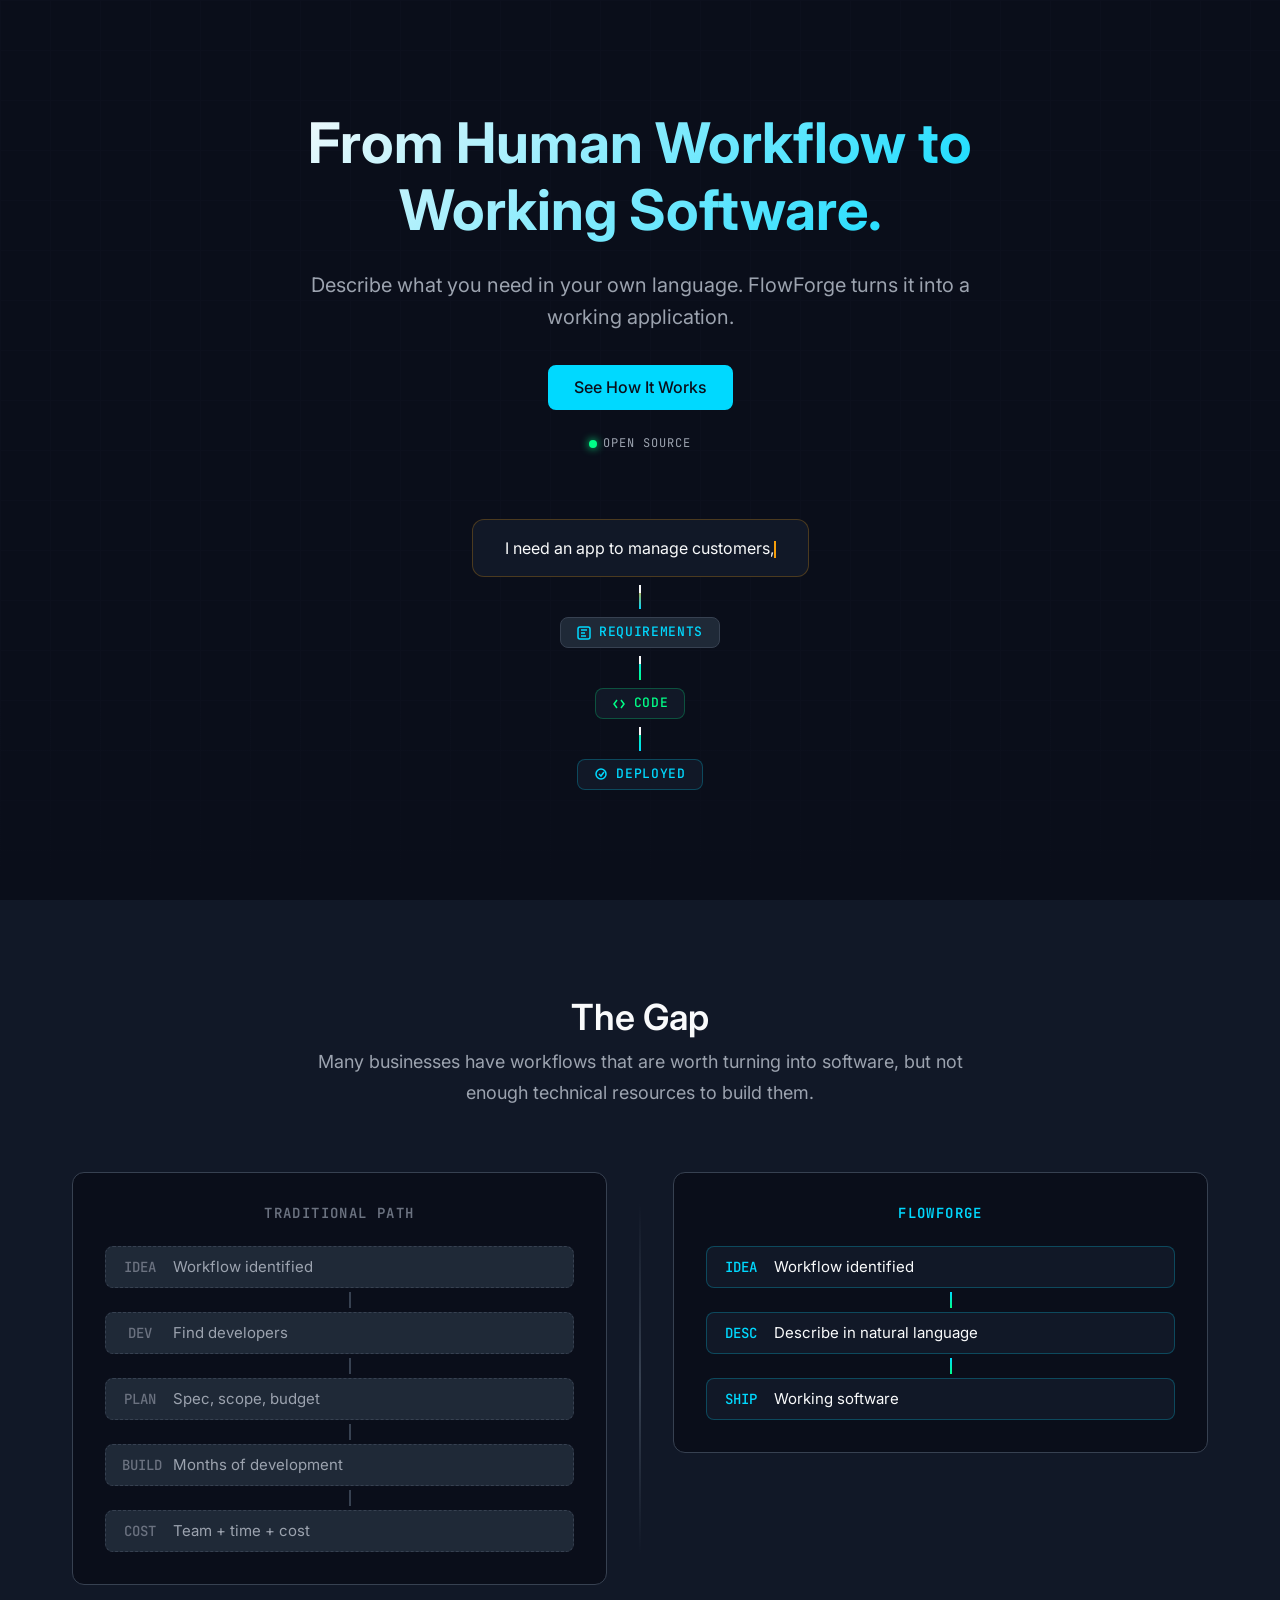
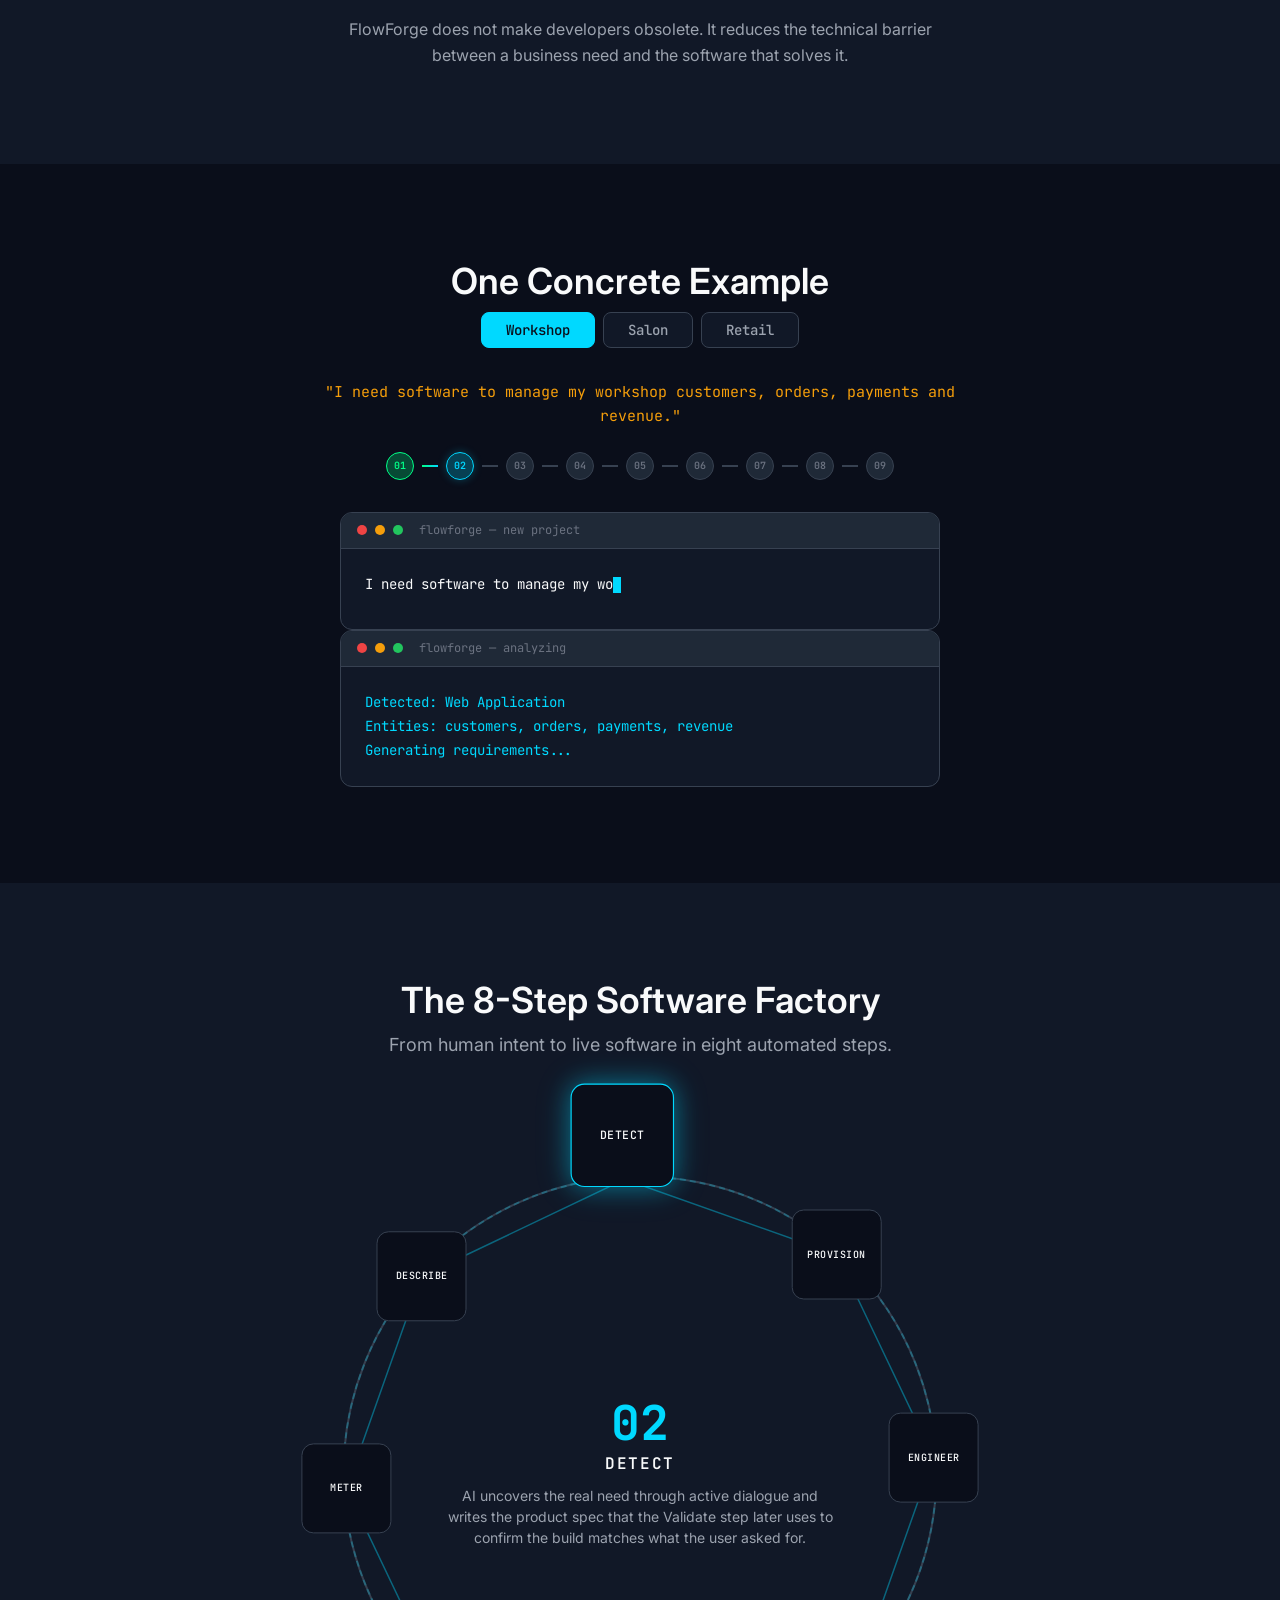
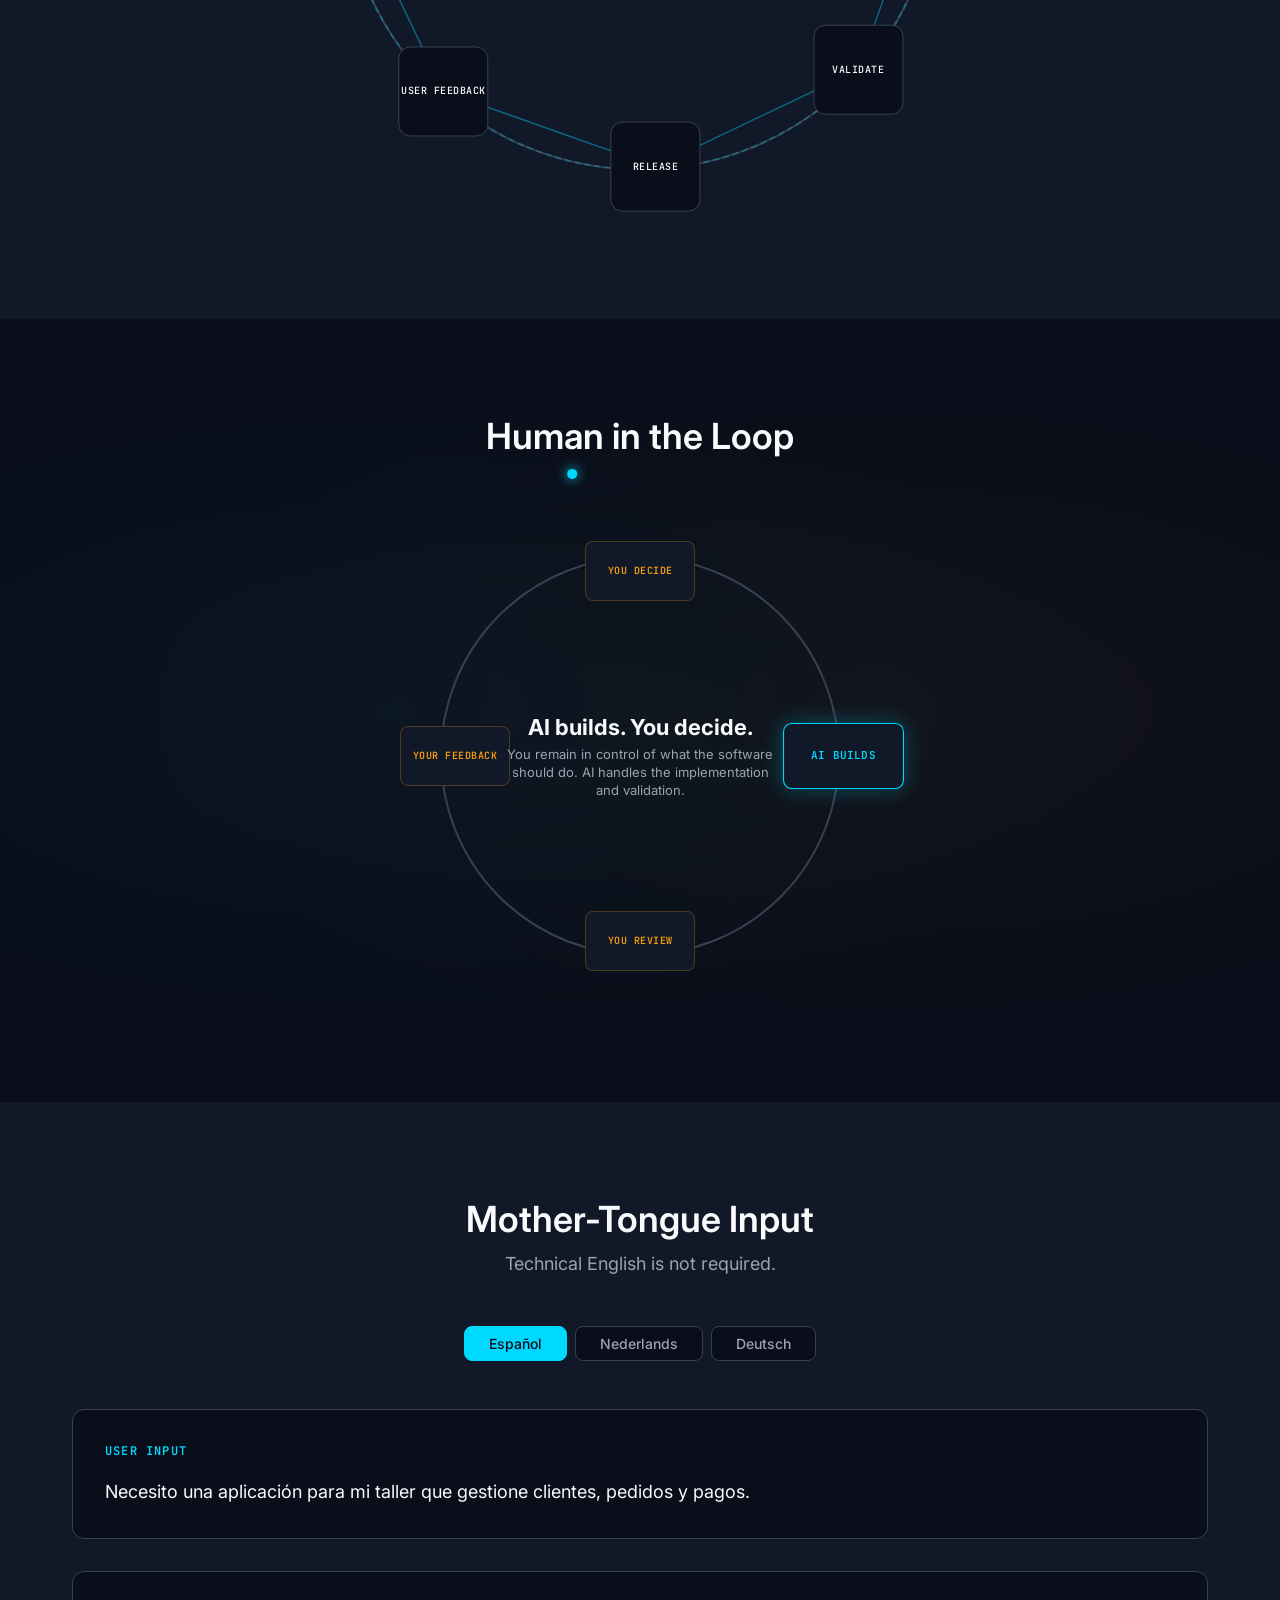
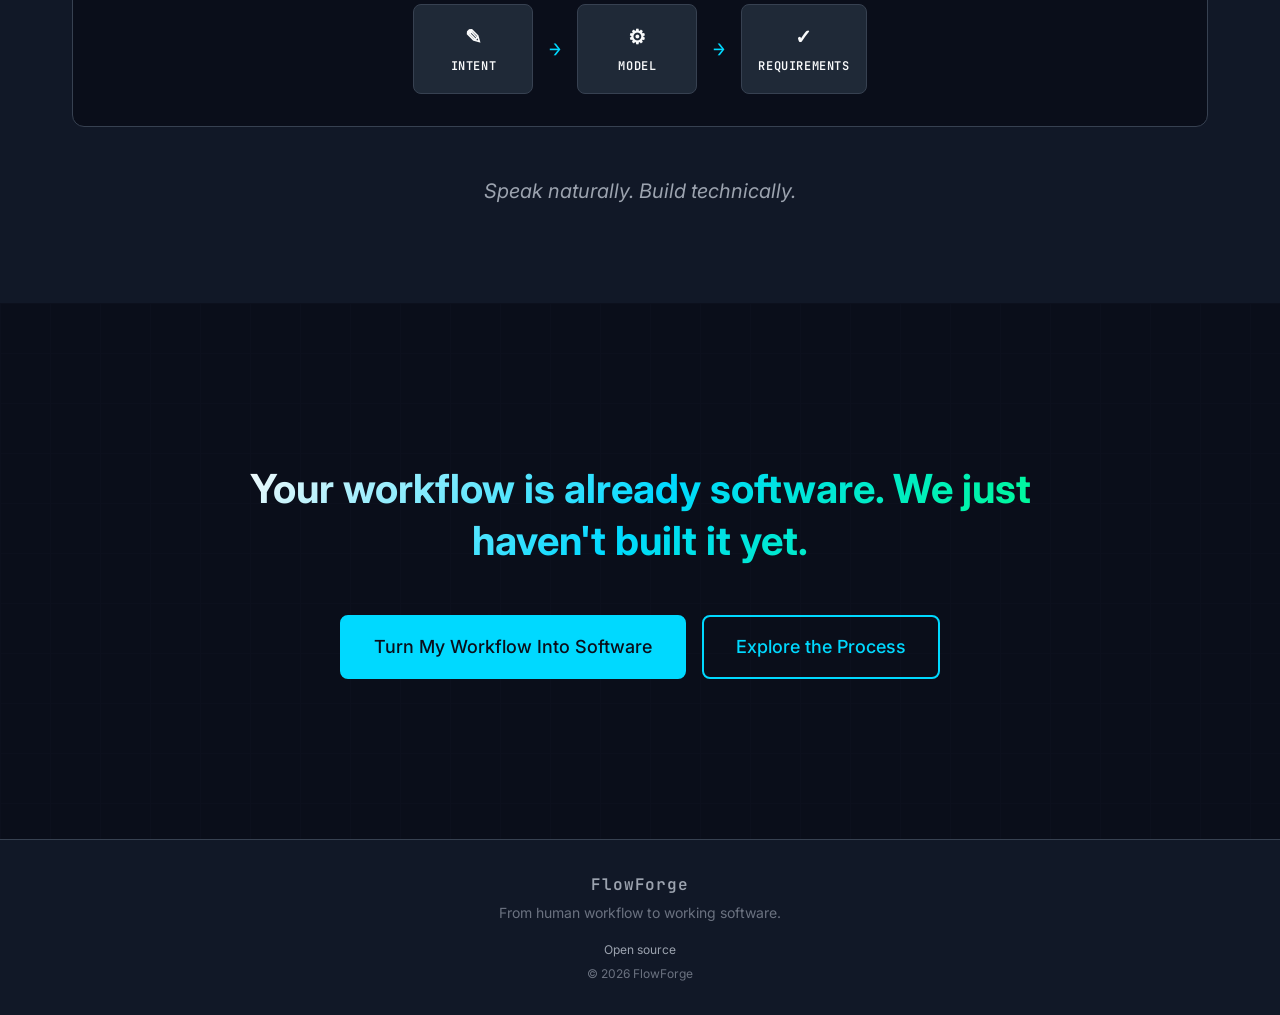
==== commit 9ca3be9f: "Add waitlist signup, analytics tracking, and open-source branding" ====
--- a/flowforge.html
+++ b/flowforge.html
@@ -348,6 +348,25 @@
       justify-content: center;
       flex-wrap: wrap;
     }
+    .hero-open-source {
+      display: inline-flex;
+      align-items: center;
+      gap: 0.4rem;
+      margin-top: var(--space-lg);
+      font-family: var(--font-mono);
+      font-size: 0.75rem;
+      letter-spacing: 0.08em;
+      text-transform: uppercase;
+      color: var(--text-secondary);
+    }
+    .hero-open-source::before {
+      content: '';
+      width: 8px;
+      height: 8px;
+      border-radius: 50%;
+      background-color: var(--green);
+      box-shadow: 0 0 8px var(--green);
+    }
 
     .hero-flow {
       position: relative;
@@ -1584,7 +1603,80 @@
       letter-spacing: 0.05em;
     }
     .footer-tagline { color: var(--text-tertiary); margin-bottom: var(--space-md); }
+    .footer-open-source { font-size: 0.75rem; color: var(--text-secondary); margin-bottom: var(--space-xs); }
     .footer-copy { font-size: 0.75rem; color: var(--text-tertiary); }
+
+    /* --- Waitlist dialog --- */
+    .waitlist-dialog {
+      width: min(92vw, 420px);
+      padding: 0;
+      border: 1px solid var(--border);
+      border-radius: var(--radius-xl);
+      background-color: var(--bg-secondary);
+      color: var(--text-primary);
+      box-shadow: var(--shadow-lg);
+    }
+    .waitlist-dialog::backdrop {
+      background: rgba(3, 7, 18, 0.72);
+      backdrop-filter: blur(4px);
+    }
+    .waitlist-dialog[open] {
+      animation: waitlist-in 0.22s ease;
+    }
+    @keyframes waitlist-in {
+      from { opacity: 0; transform: translateY(12px) scale(0.98); }
+      to { opacity: 1; transform: translateY(0) scale(1); }
+    }
+    .waitlist-card {
+      position: relative;
+      padding: var(--space-2xl) var(--space-xl);
+    }
+    .waitlist-close {
+      position: absolute;
+      top: var(--space-sm);
+      right: var(--space-sm);
+      width: 36px;
+      height: 36px;
+      display: inline-flex;
+      align-items: center;
+      justify-content: center;
+      background: transparent;
+      border: none;
+      border-radius: var(--radius-sm);
+      color: var(--text-secondary);
+      cursor: pointer;
+    }
+    .waitlist-close:hover { color: var(--text-primary); background: var(--bg-tertiary); }
+    .waitlist-title { font-size: 1.5rem; margin-bottom: var(--space-sm); }
+    .waitlist-subtitle { color: var(--text-secondary); font-size: 0.9375rem; margin-bottom: var(--space-lg); }
+    .waitlist-form { display: flex; flex-direction: column; gap: var(--space-md); }
+    .waitlist-field { display: flex; flex-direction: column; gap: var(--space-xs); }
+    .waitlist-label {
+      font-family: var(--font-mono);
+      font-size: 0.75rem;
+      letter-spacing: 0.08em;
+      text-transform: uppercase;
+      color: var(--text-secondary);
+    }
+    .waitlist-input {
+      width: 100%;
+      padding: var(--space-sm) var(--space-md);
+      background: var(--bg-primary);
+      border: 1px solid var(--border);
+      border-radius: var(--radius-md);
+      color: var(--text-primary);
+      font-family: var(--font-body);
+      font-size: 1rem;
+    }
+    .waitlist-input::placeholder { color: var(--text-tertiary); }
+    .waitlist-input[aria-invalid="true"] { border-color: #ef4444; }
+    .waitlist-error { color: #ef4444; font-size: 0.8125rem; }
+    .waitlist-form .btn { width: 100%; }
+    .waitlist-note { font-size: 0.75rem; color: var(--text-tertiary); text-align: center; }
+    #waitlist-success { text-align: center; padding: var(--space-md) 0; }
+    .waitlist-success-icon { margin-bottom: var(--space-sm); }
+    .waitlist-success-title { font-size: 1.25rem; margin-bottom: var(--space-xs); }
+    .waitlist-success-sub { color: var(--text-secondary); font-size: 0.9375rem; margin-bottom: var(--space-lg); }
   </style>
 </head>
 <body>
@@ -1602,6 +1694,7 @@
       <div class="hero-cta">
         <a href="#pipeline" class="btn btn-primary">See How It Works</a>
       </div>
+      <p class="hero-open-source">Open source</p>
     </div>
 
     <div class="hero-flow" role="img" aria-label="Natural language request transforming into a deployed application">
@@ -2330,7 +2423,7 @@
         <div class="cta-content">
           <h2 class="cta-statement">Your workflow is already software. We just haven't built it yet.</h2>
           <div class="cta-buttons">
-            <a href="#hero" class="btn btn-primary btn-large">Turn My Workflow Into Software</a>
+            <a href="#hero" id="waitlist-trigger" aria-haspopup="dialog" class="btn btn-primary btn-large">Turn My Workflow Into Software</a>
             <a href="#pipeline" class="btn btn-secondary btn-large">Explore the Process</a>
           </div>
         </div>
@@ -2342,9 +2435,39 @@
     <div class="container">
       <div class="footer-brand">FlowForge</div>
       <p class="footer-tagline">From human workflow to working software.</p>
+      <p class="footer-open-source">Open source</p>
       <p class="footer-copy">&copy; 2026 FlowForge</p>
     </div>
   </footer>
+
+  <dialog id="waitlist-dialog" class="waitlist-dialog" aria-labelledby="waitlist-title">
+    <div class="waitlist-card">
+      <button type="button" class="waitlist-close" id="waitlist-close" aria-label="Close">
+        <svg viewBox="0 0 16 16" width="16" height="16" aria-hidden="true"><path d="M3 3l10 10M13 3L3 13" stroke="currentColor" stroke-width="2" stroke-linecap="round"/></svg>
+      </button>
+
+      <div id="waitlist-form-wrap">
+        <h2 id="waitlist-title" class="waitlist-title">Be the first to know</h2>
+        <p class="waitlist-subtitle">FlowForge isn't open yet. Leave your email and you'll be first in line.</p>
+        <form id="waitlist-form" class="waitlist-form" novalidate>
+          <div class="waitlist-field">
+            <label class="waitlist-label" for="waitlist-email">Email address</label>
+            <input class="waitlist-input" type="email" id="waitlist-email" name="email" inputmode="email" autocomplete="email" spellcheck="false" placeholder="you@example.com" required aria-describedby="waitlist-error">
+            <p class="waitlist-error" id="waitlist-error" role="alert" hidden></p>
+          </div>
+          <button type="submit" class="btn btn-primary" id="waitlist-submit">Get early access</button>
+          <p class="waitlist-note">No spam. One email when it's ready.</p>
+        </form>
+      </div>
+
+      <div id="waitlist-success" hidden>
+        <svg class="waitlist-success-icon" viewBox="0 0 24 24" width="40" height="40" aria-hidden="true"><circle cx="12" cy="12" r="11" fill="none" stroke="var(--green)" stroke-width="2"/><polyline points="7,12 10.5,15.5 17,8.5" fill="none" stroke="var(--green)" stroke-width="2" stroke-linecap="round" stroke-linejoin="round"/></svg>
+        <h2 class="waitlist-success-title">You're on the list.</h2>
+        <p class="waitlist-success-sub">We'll email you the moment FlowForge is ready.</p>
+        <button type="button" class="btn btn-secondary" id="waitlist-success-close">Done</button>
+      </div>
+    </div>
+  </dialog>
 
   <script>
     /* ============================================================
@@ -2865,5 +2988,190 @@
       });
     });
   </script>
+
+  <script>
+    /* FlowForge analytics: tracks pageview, click, scroll depth, section view,
+       and view time; POSTs batched events to a Google Apps Script Web App that
+       appends rows to a Google Sheet (see analytics-gas.js). Disabled until
+       ENDPOINT is set. */
+    (function () {
+      var ENDPOINT = 'https://script.google.com/macros/s/AKfycbyZPzkW7W_EqOUfuLdF-bRzkrCBFIXawno21YeLSFL7b9qsPkFmbPmnxiWbYBUOLTF5sw/exec';
+
+      if (!ENDPOINT) return;
+
+      var sessionId = 's' + Date.now().toString(36) + Math.random().toString(36).slice(2, 8);
+      var startTime = Date.now();
+      var queue = [];
+      var flushTimer = null;
+      var viewTimeReported = false;
+
+      function send(batch) {
+        if (!batch.length) return;
+        var body = JSON.stringify(batch);
+        try {
+          if (navigator.sendBeacon) {
+            navigator.sendBeacon(ENDPOINT, body);
+          } else {
+            fetch(ENDPOINT, { method: 'POST', headers: { 'Content-Type': 'text/plain;charset=UTF-8' }, body: body, keepalive: true }).catch(function () {});
+          }
+        } catch (e) {}
+      }
+
+      function flush() {
+        clearTimeout(flushTimer);
+        flushTimer = null;
+        if (!queue.length) return;
+        send(queue.splice(0, queue.length));
+      }
+
+      function scheduleFlush() {
+        if (flushTimer) return;
+        flushTimer = setTimeout(flush, 5000);
+      }
+
+      function track(type, data) {
+        var event = { sessionId: sessionId, type: type, ts: new Date().toISOString(), path: location.pathname };
+        for (var k in (data || {})) event[k] = data[k];
+        queue.push(event);
+        if (queue.length >= 25) flush();
+        scheduleFlush();
+      }
+
+      track('pageview', { label: document.title, referrer: document.referrer, lang: navigator.language });
+
+      document.addEventListener('click', function (e) {
+        var el = e.target && e.target.closest ? e.target.closest('a, button, [role="tab"]') : null;
+        if (!el) return;
+        var label = (el.textContent || '').trim().slice(0, 100) || el.id || el.getAttribute('aria-label') || el.tagName;
+        track('click', { label: label, tag: el.tagName.toLowerCase(), href: el.getAttribute('href') || '' });
+      }, true);
+
+      var depths = { 25: false, 50: false, 75: false, 100: false };
+      var scrollTick = false;
+      window.addEventListener('scroll', function () {
+        if (scrollTick) return;
+        scrollTick = true;
+        requestAnimationFrame(function () {
+          scrollTick = false;
+          var doc = document.documentElement;
+          var pct = (doc.scrollTop + window.innerHeight) / doc.scrollHeight * 100;
+          for (var d in depths) {
+            if (!depths[d] && pct >= Number(d)) {
+              depths[d] = true;
+              track('scroll', { label: d + '%' });
+            }
+          }
+        });
+      }, { passive: true });
+
+      var seenSections = {};
+      if ('IntersectionObserver' in window) {
+        var io = new IntersectionObserver(function (entries) {
+          entries.forEach(function (entry) {
+            if (entry.isIntersecting && entry.target.id && !seenSections[entry.target.id]) {
+              seenSections[entry.target.id] = true;
+              track('section', { label: entry.target.id });
+            }
+          });
+        }, { threshold: 0.5 });
+        document.querySelectorAll('main section[id], header#hero').forEach(function (sec) { io.observe(sec); });
+      }
+
+      function reportViewTime() {
+        if (viewTimeReported) return;
+        viewTimeReported = true;
+        track('viewtime', { label: 'seconds', value: Math.round((Date.now() - startTime) / 1000) });
+        flush();
+      }
+      document.addEventListener('visibilitychange', function () { if (document.hidden) reportViewTime(); });
+      window.addEventListener('pagehide', reportViewTime);
+    })();
+  </script>
+
+  <script>
+    /* Waitlist signup: opens from the primary CTA and posts the email to
+       WAITLIST_ENDPOINT (Google Apps Script, "waitlist" sheet). */
+    (function () {
+      var dialog = document.getElementById('waitlist-dialog');
+      var trigger = document.getElementById('waitlist-trigger');
+      if (!dialog || !trigger) return;
+
+      var WAITLIST_ENDPOINT = '';
+
+      var form = document.getElementById('waitlist-form');
+      var formWrap = document.getElementById('waitlist-form-wrap');
+      var successEl = document.getElementById('waitlist-success');
+      var emailInput = document.getElementById('waitlist-email');
+      var errorEl = document.getElementById('waitlist-error');
+      var submitBtn = document.getElementById('waitlist-submit');
+
+      var EMAIL_RE = /^[^\s@]+@[^\s@]+\.[^\s@]+$/;
+
+      function setError(msg) {
+        errorEl.textContent = msg || '';
+        errorEl.hidden = !msg;
+        emailInput.setAttribute('aria-invalid', msg ? 'true' : 'false');
+      }
+
+      function open() {
+        formWrap.hidden = false;
+        successEl.hidden = true;
+        emailInput.value = '';
+        setError('');
+        if (typeof dialog.showModal === 'function') dialog.showModal();
+        else dialog.setAttribute('open', '');
+        emailInput.focus();
+      }
+
+      function close() {
+        if (typeof dialog.close === 'function') dialog.close();
+        else dialog.removeAttribute('open');
+      }
+
+      trigger.addEventListener('click', function (e) { e.preventDefault(); open(); });
+      document.getElementById('waitlist-close').addEventListener('click', close);
+      document.getElementById('waitlist-success-close').addEventListener('click', close);
+
+      dialog.addEventListener('click', function (e) { if (e.target === dialog) close(); });
+      dialog.addEventListener('close', function () { trigger.focus(); });
+      emailInput.addEventListener('input', function () { setError(''); });
+
+      form.addEventListener('submit', function (e) {
+        e.preventDefault();
+        var email = emailInput.value.trim();
+
+        if (!email) { setError('Enter your email address.'); emailInput.focus(); return; }
+        if (!EMAIL_RE.test(email)) { setError("That email doesn't look right — check it and try again."); emailInput.focus(); return; }
+
+        setError('');
+        submitBtn.disabled = true;
+        submitBtn.textContent = 'Submitting…';
+
+        function showSuccess() {
+          submitBtn.disabled = false;
+          submitBtn.textContent = 'Get early access';
+          formWrap.hidden = true;
+          successEl.hidden = false;
+        }
+
+        if (!WAITLIST_ENDPOINT) {
+          console.warn('FlowForge: WAITLIST_ENDPOINT is empty — email not stored.');
+          showSuccess();
+          return;
+        }
+
+        fetch(WAITLIST_ENDPOINT, {
+          method: 'POST',
+          headers: { 'Content-Type': 'text/plain;charset=UTF-8' },
+          body: JSON.stringify({ type: 'waitlist', email: email, ts: new Date().toISOString(), path: location.pathname }),
+          keepalive: true
+        }).then(showSuccess).catch(function () {
+          submitBtn.disabled = false;
+          submitBtn.textContent = 'Get early access';
+          setError('Something went wrong. Please try again.');
+        });
+      });
+    })();
+  </script>
 </body>
 </html>
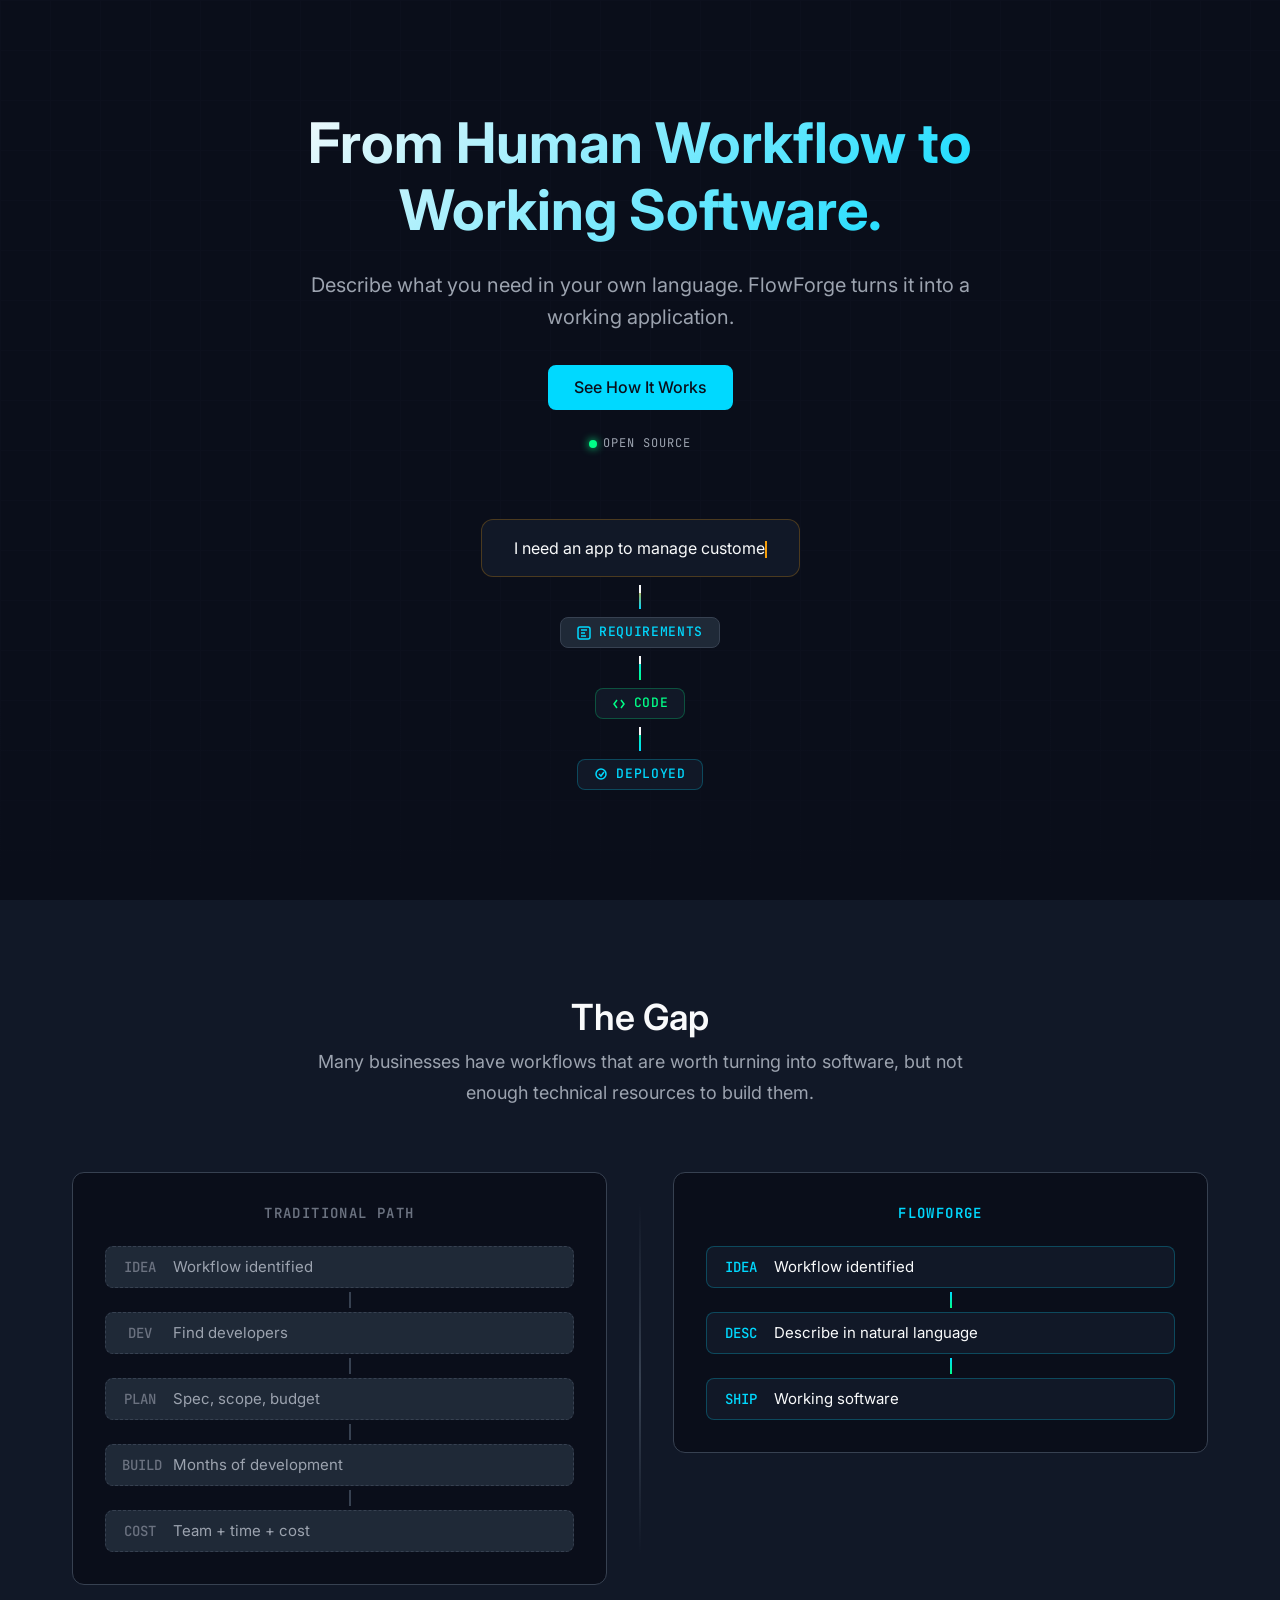
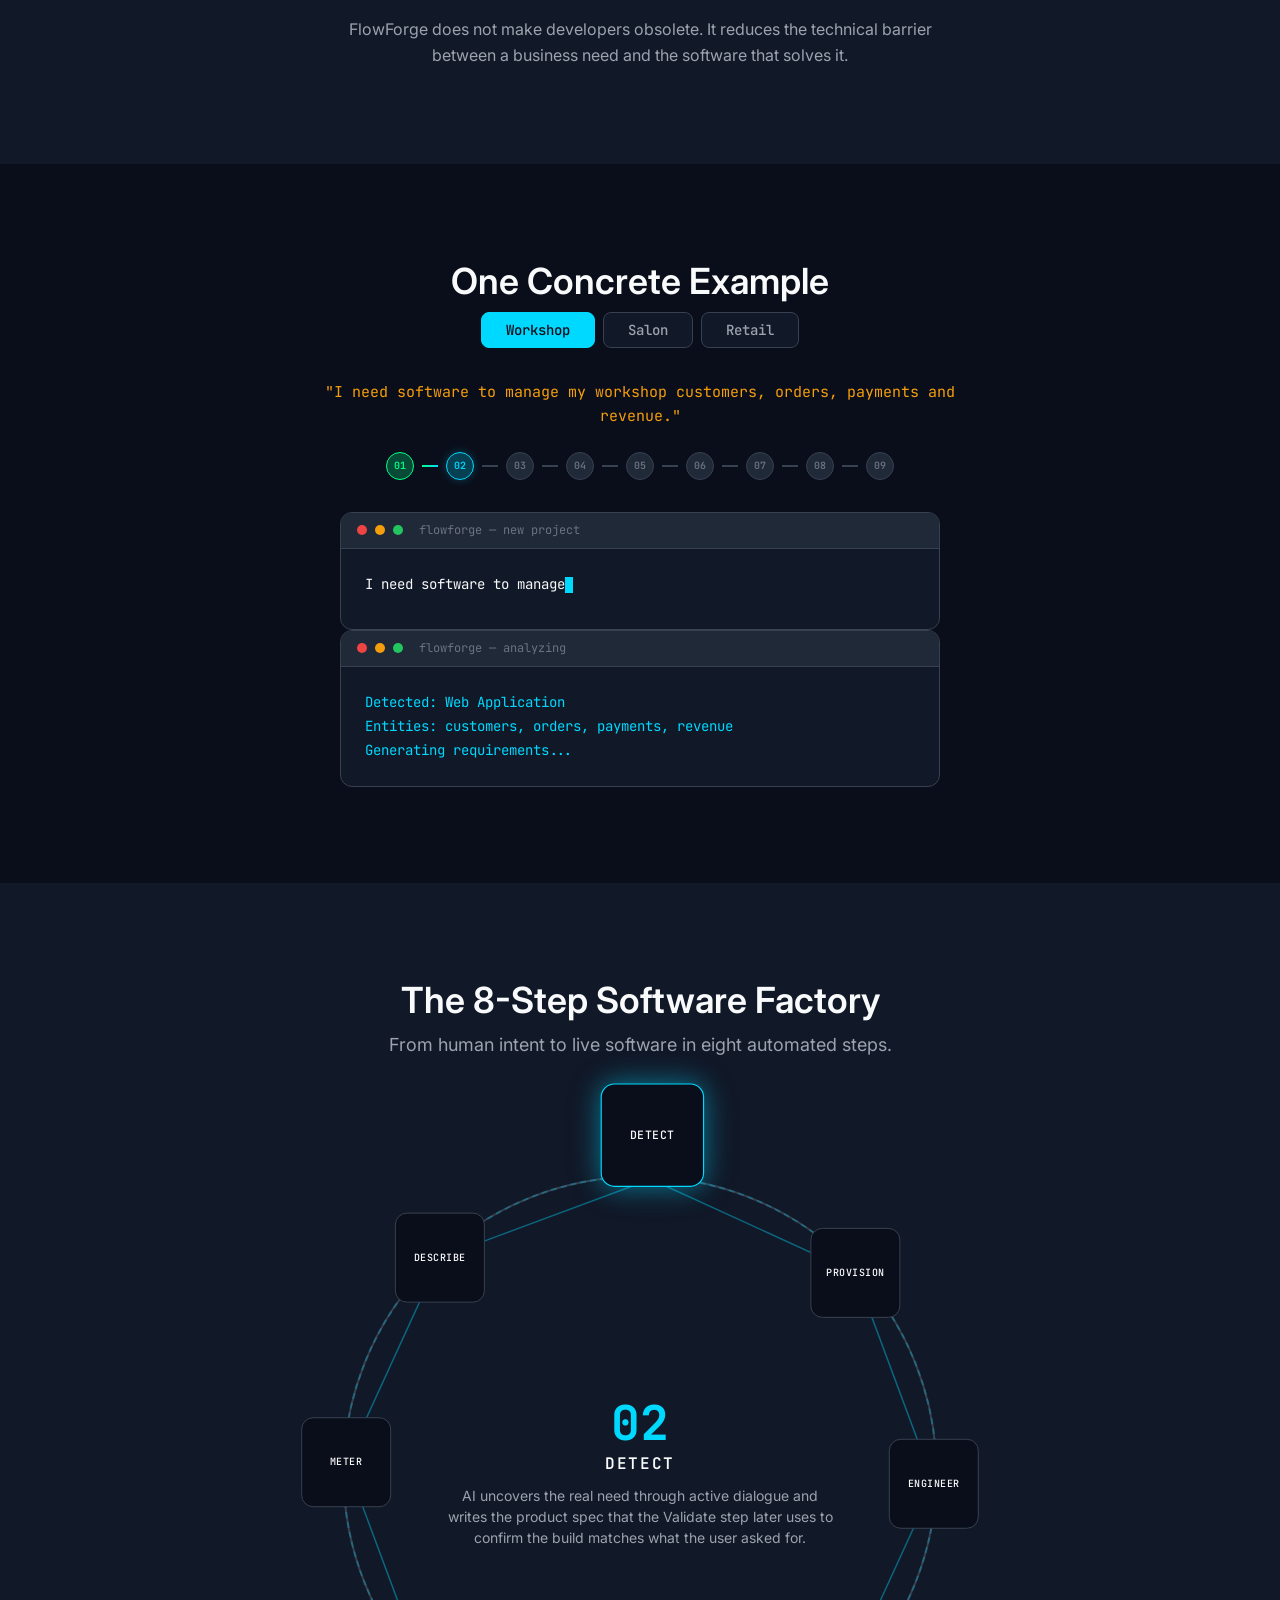
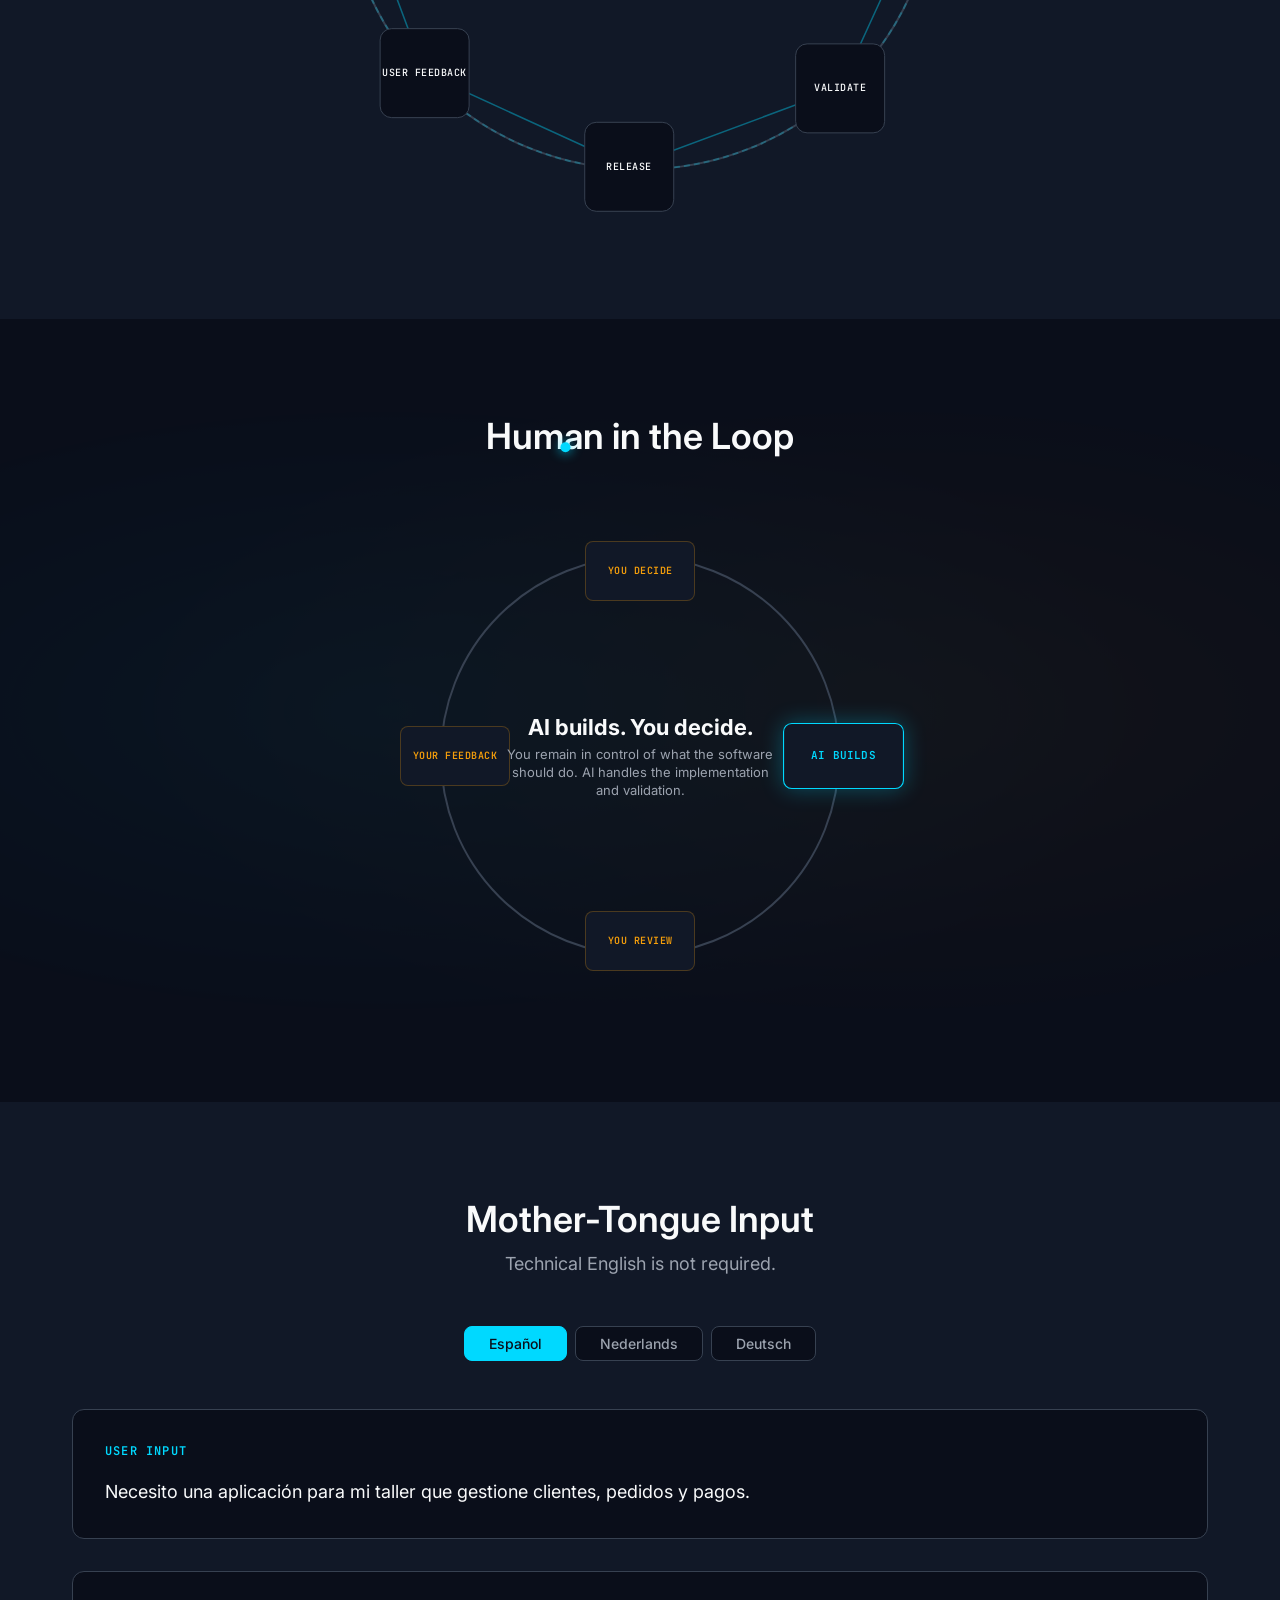
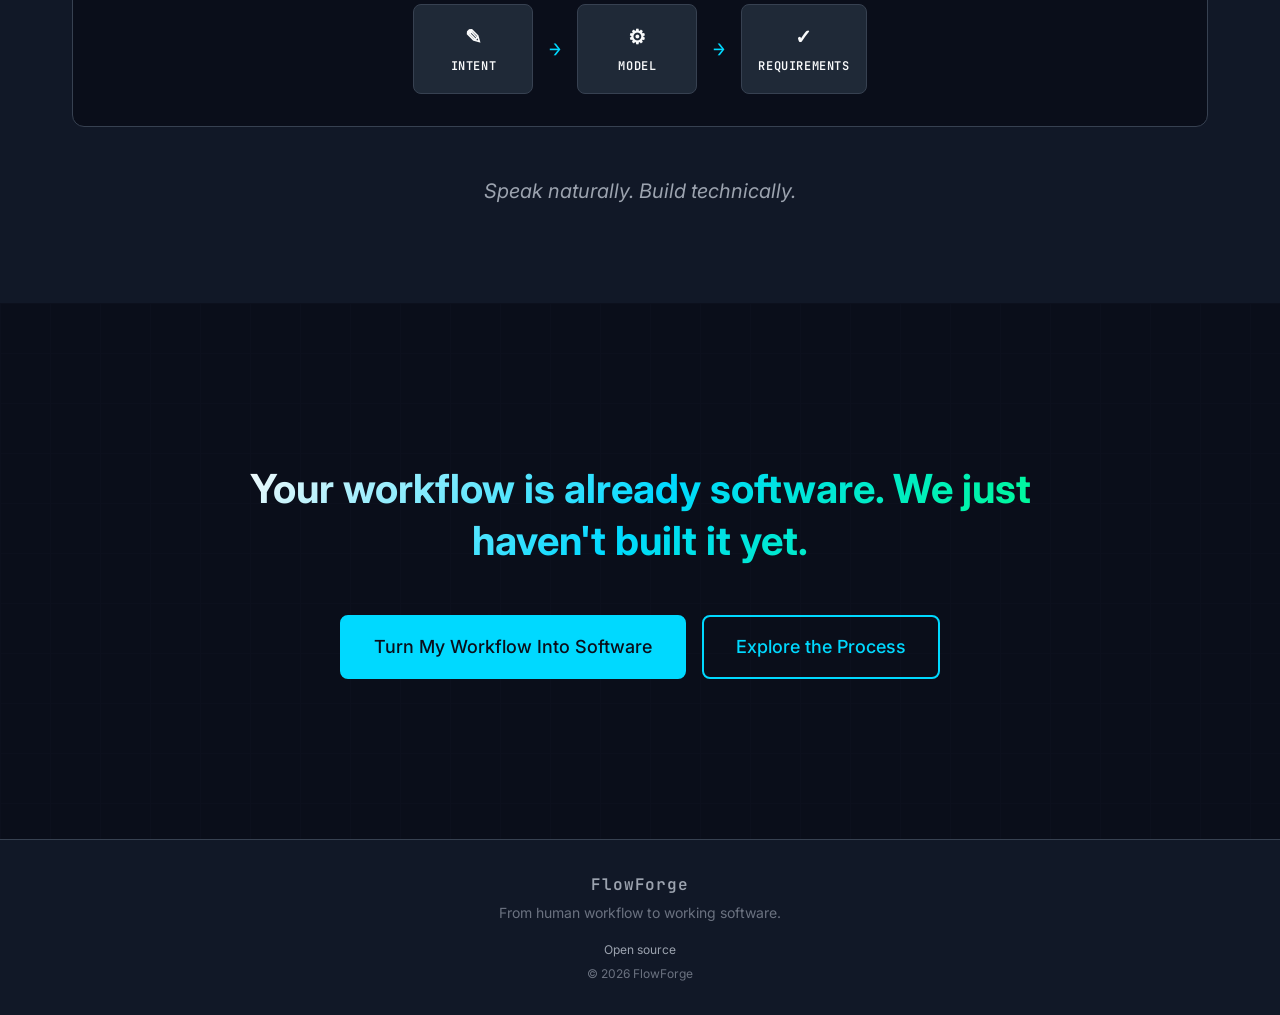
==== commit 54fb429a: "Center waitlist dialog and set analytics/waitlist endpoints" ====
--- a/flowforge.html
+++ b/flowforge.html
@@ -1608,7 +1608,13 @@
 
     /* --- Waitlist dialog --- */
     .waitlist-dialog {
+      position: fixed;
+      inset: 0;
+      margin: auto;
       width: min(92vw, 420px);
+      height: fit-content;
+      max-height: calc(100vh - 3rem);
+      overflow: auto;
       padding: 0;
       border: 1px solid var(--border);
       border-radius: var(--radius-xl);
@@ -2995,7 +3001,7 @@
        appends rows to a Google Sheet (see analytics-gas.js). Disabled until
        ENDPOINT is set. */
     (function () {
-      var ENDPOINT = 'https://script.google.com/macros/s/AKfycbyZPzkW7W_EqOUfuLdF-bRzkrCBFIXawno21YeLSFL7b9qsPkFmbPmnxiWbYBUOLTF5sw/exec';
+      var ENDPOINT = 'https://script.google.com/macros/s/AKfycbxvmv_do01oxSSPG-UYQkw05Q_ngV8JkG32wSIIFIZW_s54xM--mP5_JRJIjd6pnHdwrA/exec';
 
       if (!ENDPOINT) return;
 
@@ -3096,7 +3102,7 @@
       var trigger = document.getElementById('waitlist-trigger');
       if (!dialog || !trigger) return;
 
-      var WAITLIST_ENDPOINT = '';
+      var WAITLIST_ENDPOINT = 'https://script.google.com/macros/s/AKfycbxvmv_do01oxSSPG-UYQkw05Q_ngV8JkG32wSIIFIZW_s54xM--mP5_JRJIjd6pnHdwrA/exec';
 
       var form = document.getElementById('waitlist-form');
       var formWrap = document.getElementById('waitlist-form-wrap');
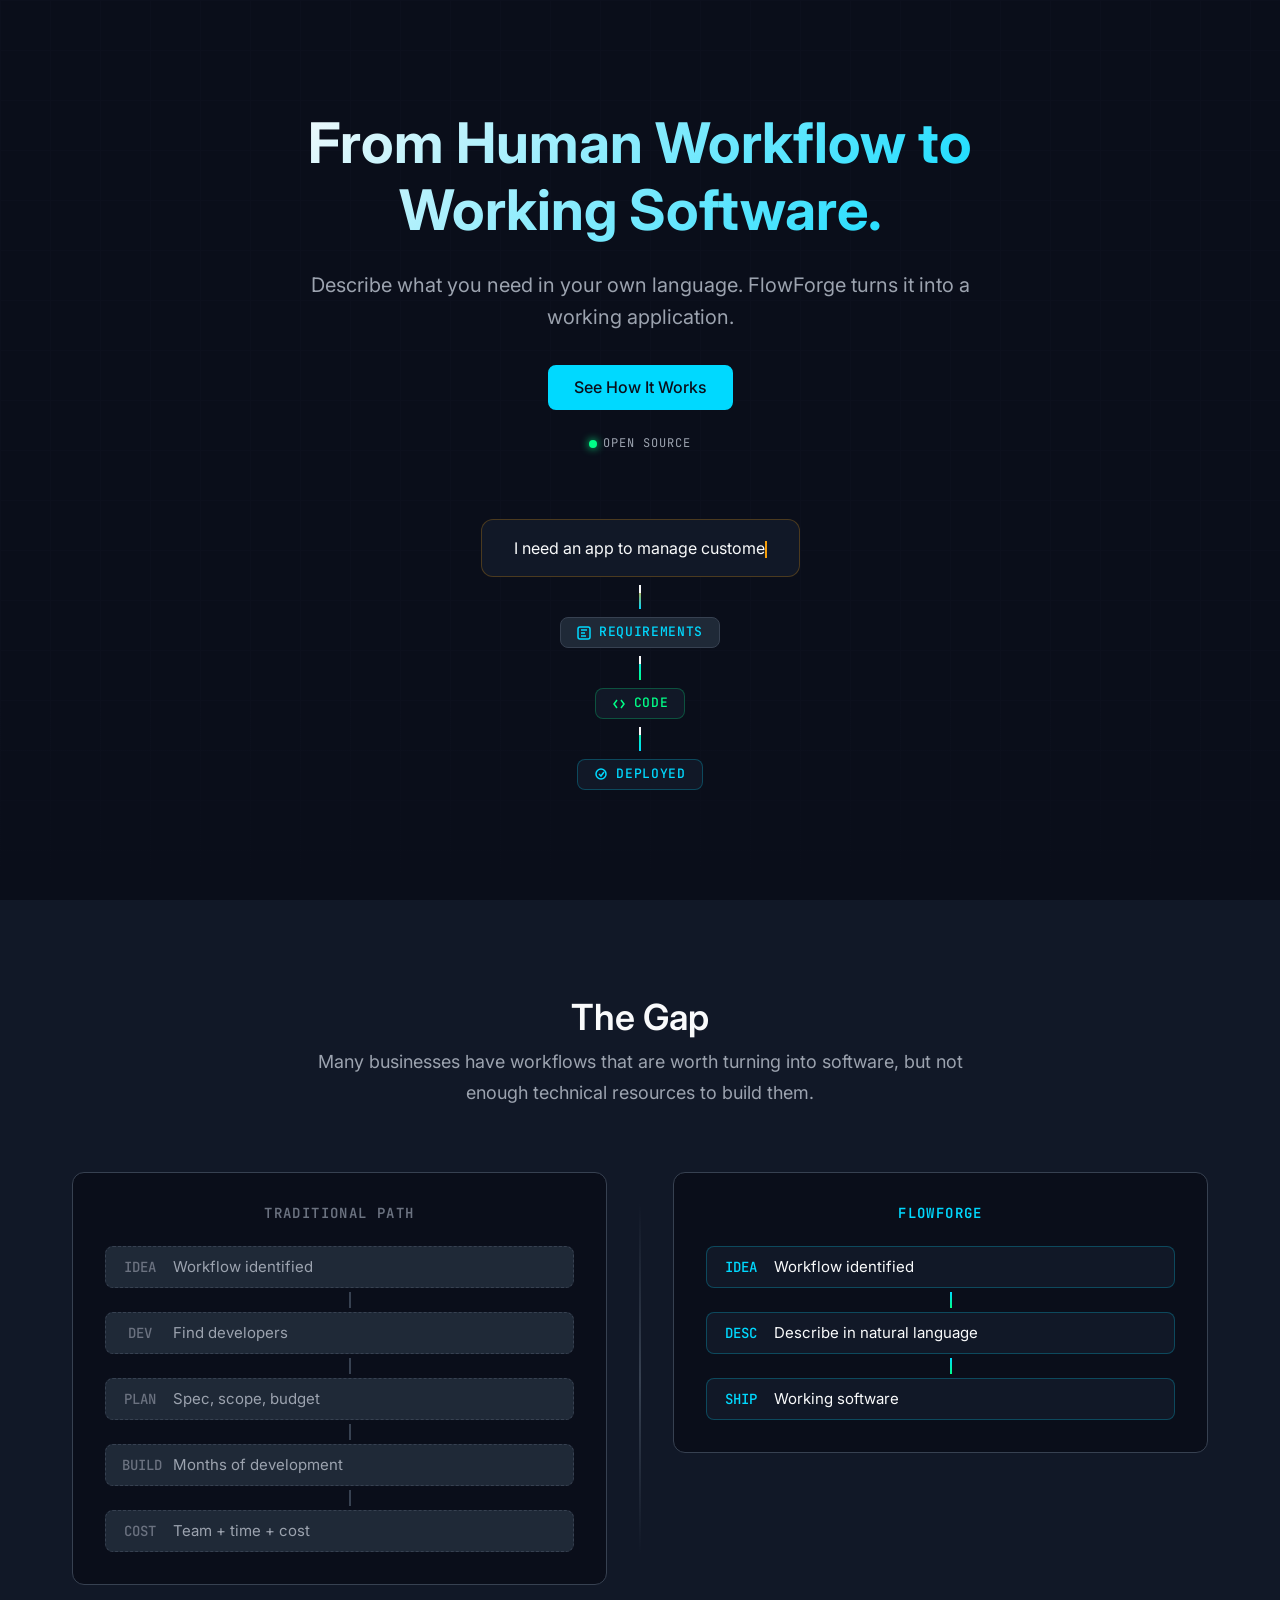
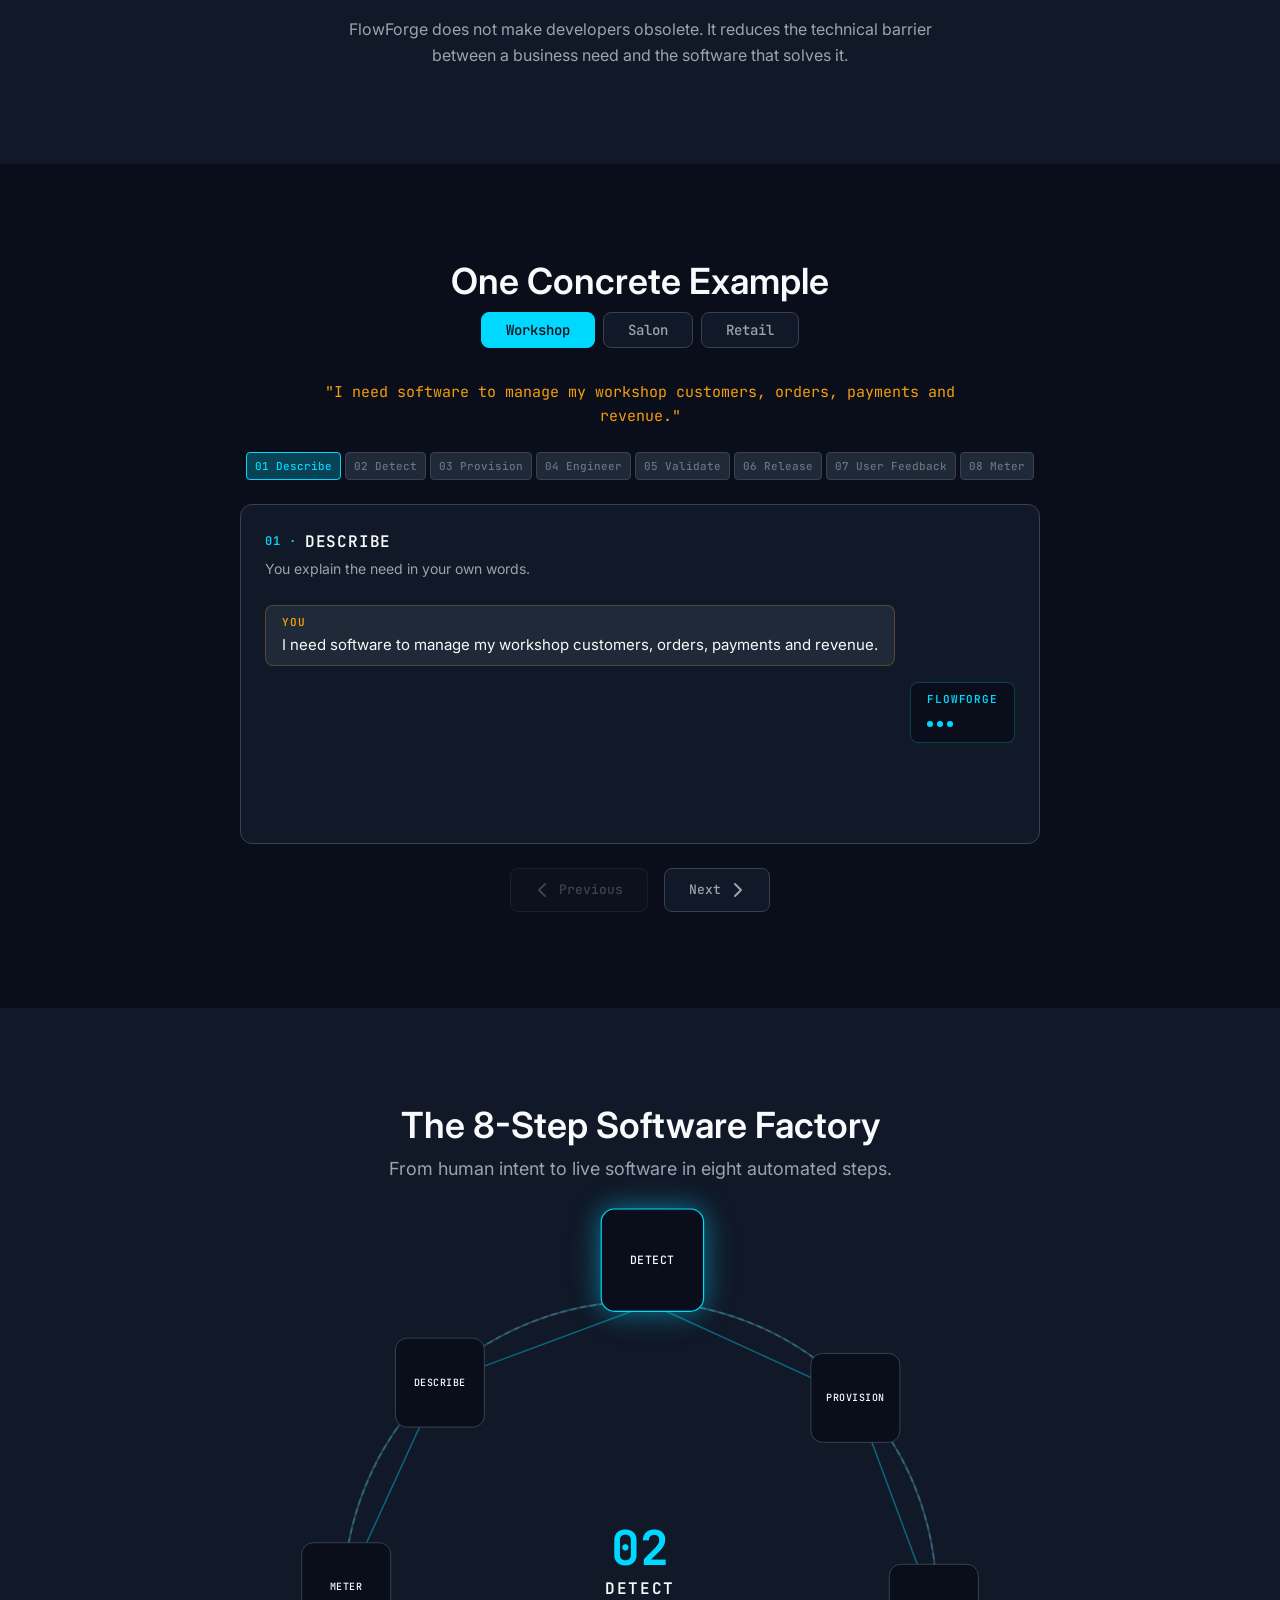
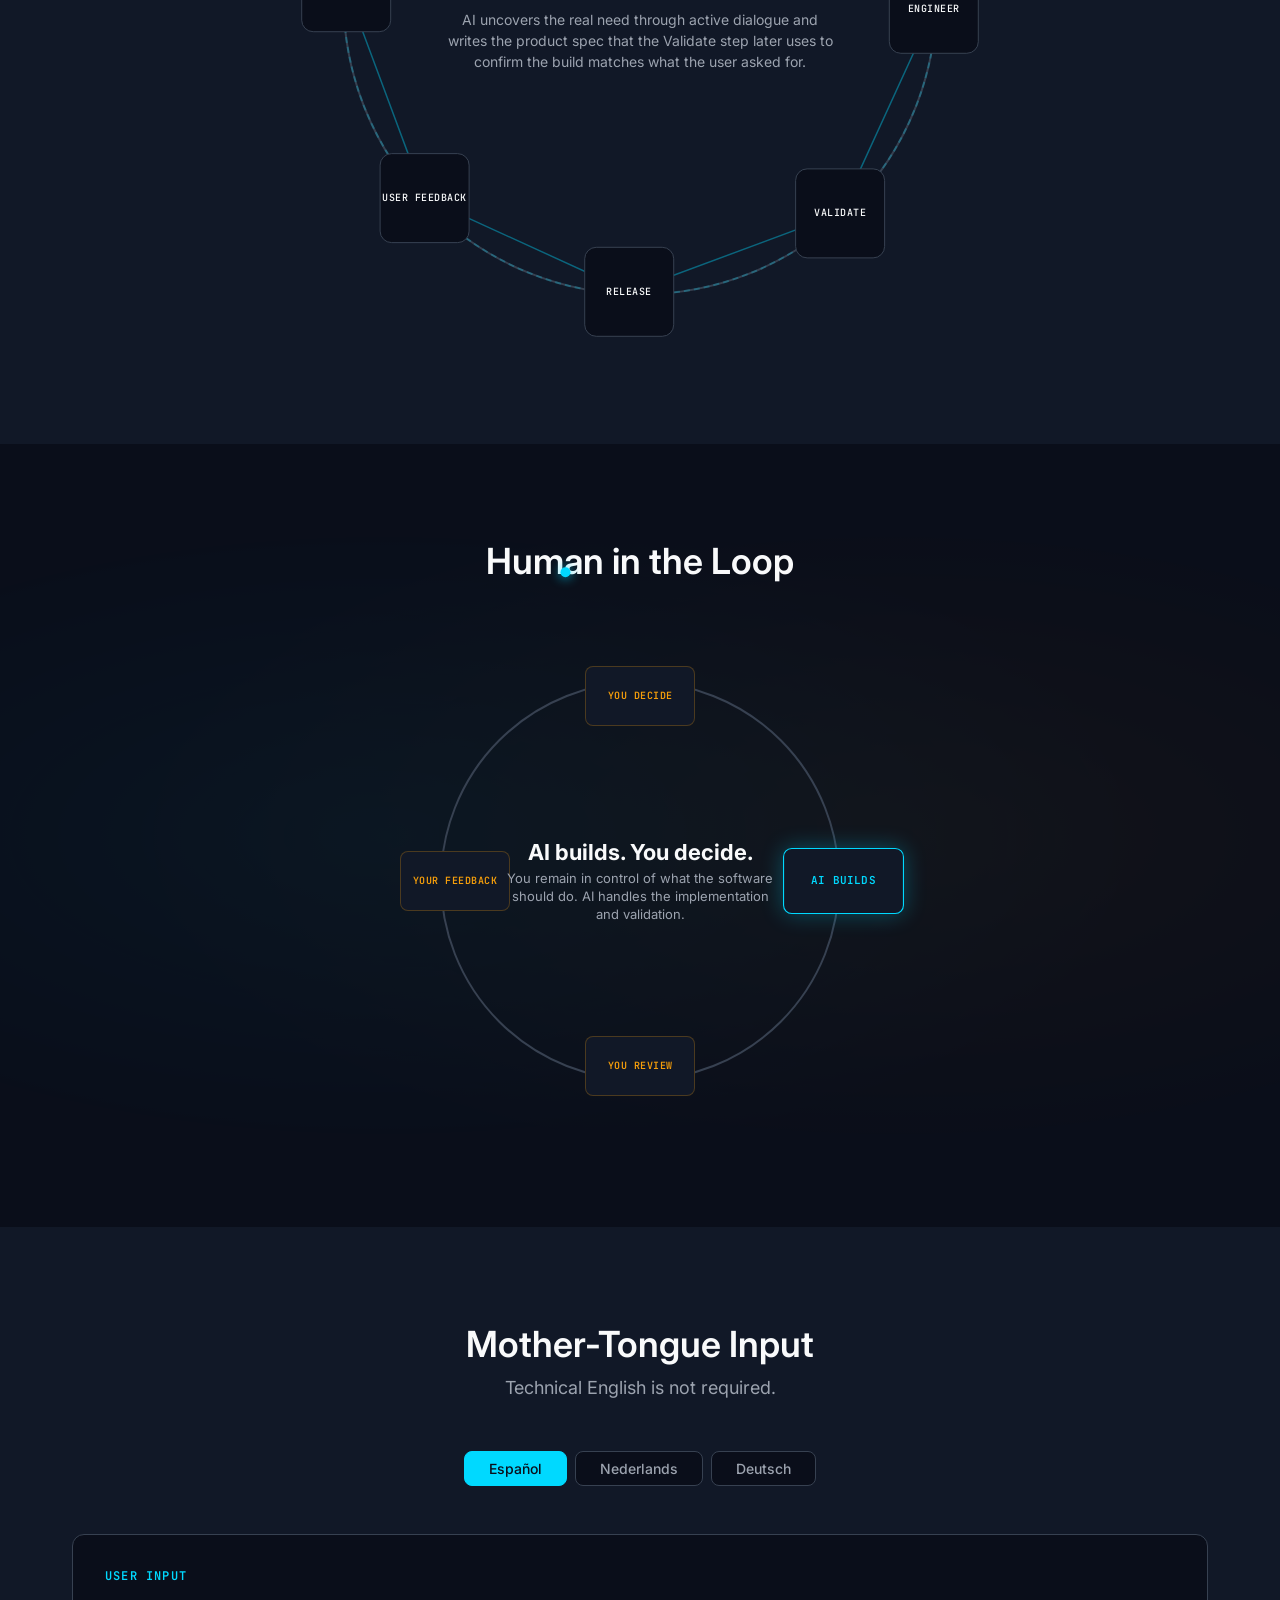
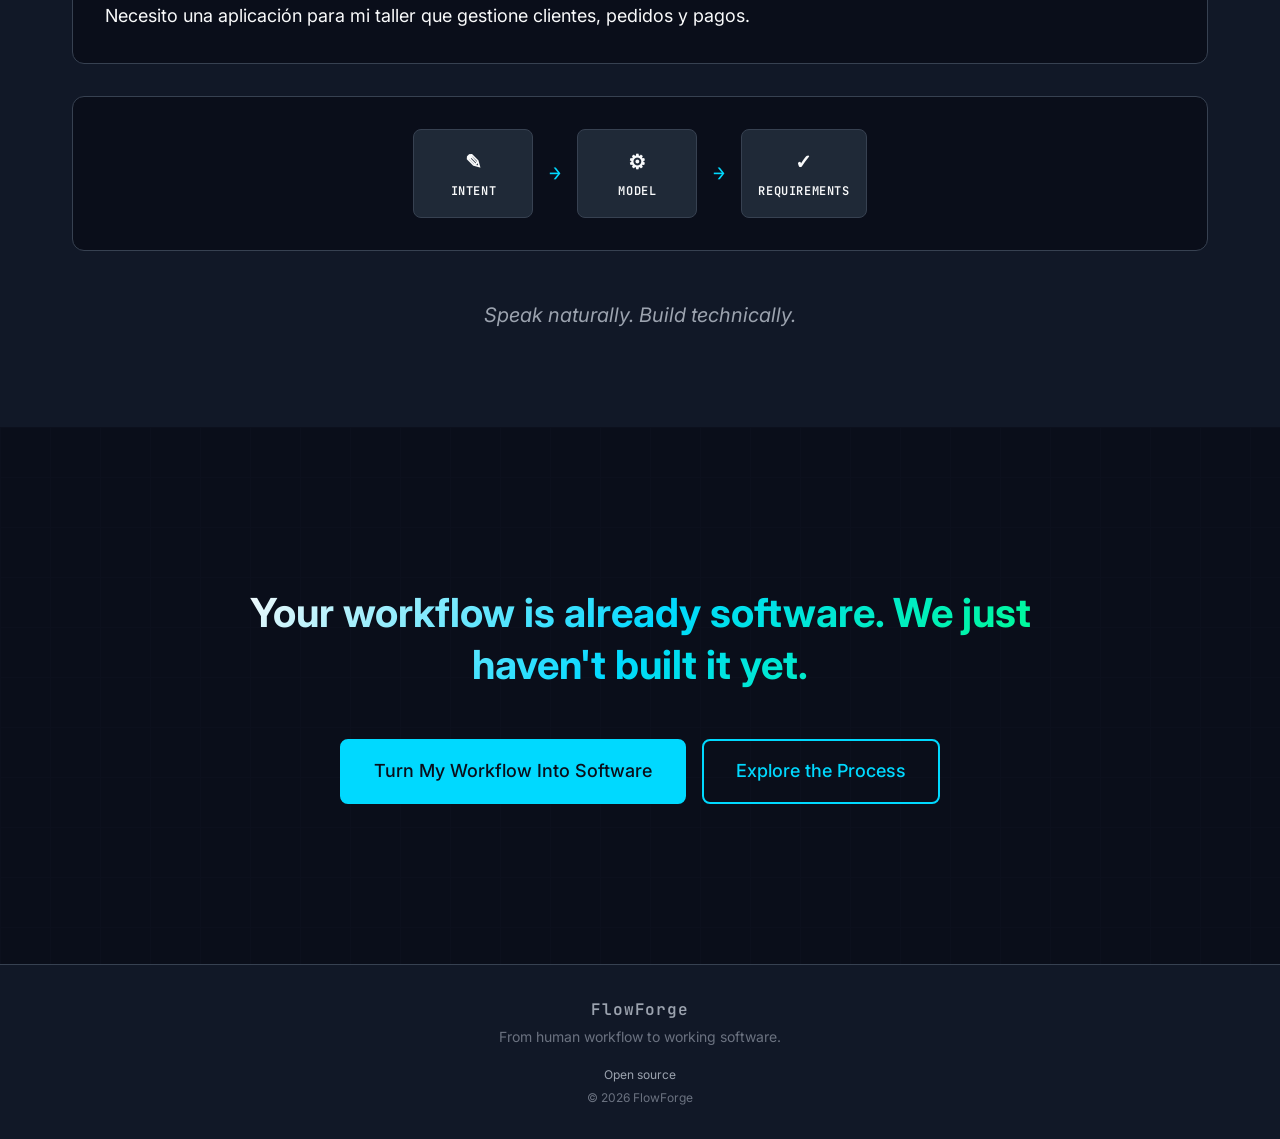
==== commit 728f8425: "Rebuild demo as interactive chat walkthrough with typing and streaming" ====
--- a/flowforge.html
+++ b/flowforge.html
@@ -564,7 +564,7 @@
     }
 
     /* ============================================================
-       SECTION 3 — PRODUCT IN ACTION (3 scenarios with mockups)
+       SECTION 3 — PRODUCT IN ACTION (chat walkthrough)
        ============================================================ */
     #product-in-action { background-color: var(--bg-primary); position: relative; }
     #product-in-action h2 { text-align: center; margin-bottom: var(--space-sm); }
@@ -595,118 +595,160 @@
       border-color: var(--cyan);
     }
 
-    /* Scenario panels */
-    .scenario-panel { display: none; animation: fade-in 0.4s ease; }
-    .scenario-panel.active { display: block; }
-
+    /* Demo request line */
     .demo-request-line {
       text-align: center;
       margin-bottom: var(--space-lg);
-    }
-    .demo-request-line p {
       font-family: var(--font-mono);
       font-size: 0.9375rem;
       color: var(--amber);
       max-width: 640px;
-      margin: 0 auto;
+      margin-left: auto;
+      margin-right: auto;
       line-height: 1.6;
     }
 
-    /* Build progress bar */
-    .build-progress {
+    /* Step rail */
+    .step-rail {
       display: flex;
       justify-content: center;
-      gap: var(--space-sm);
-      margin-bottom: var(--space-xl);
+      gap: 4px;
+      margin-bottom: var(--space-lg);
       flex-wrap: wrap;
     }
-    .build-dot {
-      width: 28px;
-      height: 28px;
-      border-radius: 50%;
-      display: flex;
-      align-items: center;
-      justify-content: center;
+    .step-rail-chip {
+      padding: var(--space-xs) var(--space-sm);
       font-family: var(--font-mono);
-      font-size: 0.625rem;
-      font-weight: 600;
+      font-size: 0.6875rem;
+      font-weight: 500;
+      color: var(--text-tertiary);
       background-color: var(--bg-tertiary);
       border: 1px solid var(--border);
-      color: var(--text-tertiary);
-      transition: all 0.3s ease;
-      position: relative;
-    }
-    .build-dot.active {
+      border-radius: var(--radius-sm);
+      cursor: pointer;
+      transition: all 0.2s ease;
+      white-space: nowrap;
+      min-height: 28px;
+      display: inline-flex;
+      align-items: center;
+      gap: 4px;
+    }
+    .step-rail-chip:hover { border-color: var(--cyan); color: var(--text-primary); }
+    .step-rail-chip[aria-current="step"] {
       background-color: var(--cyan-dim);
       border-color: var(--cyan);
       color: var(--cyan);
-      box-shadow: 0 0 8px var(--cyan-dim);
-    }
-    .build-dot.done {
+    }
+    .step-rail-chip.done {
       background-color: var(--green-dim);
       border-color: var(--green);
       color: var(--green);
     }
-    .build-connector {
-      width: 16px;
-      height: 2px;
-      background-color: var(--border);
-      align-self: center;
-      transition: background-color 0.3s ease;
-    }
-    .build-connector.active { background: linear-gradient(to right, var(--green), var(--cyan)); }
-
-    /* Build stages container */
-    .build-stage { display: none; }
-    .build-stage.active { display: block; animation: fade-in 0.4s ease; }
-
-    /* Terminal */
-    .build-terminal {
+
+    /* Step frame */
+    .step-frame {
       background-color: var(--bg-secondary);
       border: 1px solid var(--border);
       border-radius: var(--radius-lg);
-      overflow: hidden;
-      max-width: 600px;
-      margin: 0 auto;
-    }
-    .build-terminal-header {
+      padding: var(--space-lg);
+      max-width: 800px;
+      margin: 0 auto var(--space-lg);
+      animation: fade-in 0.35s ease;
+      min-height: 340px;
+    }
+
+    .step-header {
       display: flex;
       align-items: center;
       gap: var(--space-sm);
+      margin-bottom: var(--space-xs);
+    }
+    .step-number {
+      font-family: var(--font-mono);
+      font-size: 0.75rem;
+      font-weight: 600;
+      color: var(--cyan);
+      letter-spacing: 0.08em;
+      text-transform: uppercase;
+    }
+    .step-title {
+      font-family: var(--font-mono);
+      font-size: 1rem;
+      font-weight: 600;
+      color: var(--text-primary);
+      text-transform: uppercase;
+      letter-spacing: 0.05em;
+    }
+    .step-caption {
+      font-size: 0.875rem;
+      color: var(--text-secondary);
+      margin-bottom: var(--space-lg);
+      margin-top: 0;
+    }
+
+    /* Chat area */
+    .chat-area {
+      display: flex;
+      flex-direction: column;
+      gap: var(--space-md);
+      margin-bottom: var(--space-lg);
+    }
+    .chat-bubble {
+      max-width: 85%;
       padding: var(--space-sm) var(--space-md);
+      border-radius: var(--radius-md);
+      font-size: 0.9375rem;
+      line-height: 1.5;
+      position: relative;
+    }
+    .chat-bubble-user {
+      align-self: flex-start;
       background-color: var(--bg-tertiary);
-      border-bottom: 1px solid var(--border);
-    }
-    .term-dot { width: 10px; height: 10px; border-radius: 50%; }
-    .term-dot.red { background-color: #ef4444; }
-    .term-dot.yellow { background-color: #f59e0b; }
-    .term-dot.green { background-color: #22c55e; }
-    .term-title { font-family: var(--font-mono); font-size: 0.75rem; color: var(--text-tertiary); margin-left: var(--space-sm); }
-    .build-terminal-body {
-      padding: var(--space-lg);
+      border: 1px solid var(--amber-dim);
+      color: var(--text-primary);
+    }
+    .chat-bubble-user::before {
+      content: attr(aria-label);
+      display: block;
       font-family: var(--font-mono);
-      font-size: 0.875rem;
-      line-height: 1.7;
+      font-size: 0.6875rem;
+      font-weight: 600;
+      color: var(--amber);
+      text-transform: uppercase;
+      letter-spacing: 0.08em;
+      margin-bottom: 4px;
+    }
+    .chat-bubble-flowforge {
+      align-self: flex-end;
+      background-color: var(--bg-primary);
+      border: 1px solid var(--cyan-dim);
       color: var(--text-primary);
-      min-height: 80px;
-    }
-    .build-terminal-body .t-cursor {
-      display: inline-block;
-      width: 8px;
-      height: 1.1em;
-      background-color: var(--cyan);
-      vertical-align: text-bottom;
-      animation: cursor-blink 0.8s step-end infinite;
-    }
-
-    /* Repo created */
-    .build-repo {
+    }
+    .chat-bubble-flowforge::before {
+      content: attr(aria-label);
+      display: block;
+      font-family: var(--font-mono);
+      font-size: 0.6875rem;
+      font-weight: 600;
+      color: var(--cyan);
+      text-transform: uppercase;
+      letter-spacing: 0.08em;
+      margin-bottom: 4px;
+      text-align: right;
+    }
+
+    /* Step artifact */
+    .step-artifact {
+      animation: fade-in 0.35s ease;
+    }
+
+    /* Artifact: repo badges */
+    .artifact-repo {
       display: flex;
       align-items: center;
       justify-content: center;
       gap: var(--space-md);
-      max-width: 600px;
-      margin: 0 auto var(--space-lg);
+      flex-wrap: wrap;
     }
     .repo-badge {
       display: inline-flex;
@@ -721,33 +763,66 @@
       border-radius: var(--radius-sm);
     }
 
-    /* Code lines */
-    .build-code {
-      background-color: var(--bg-secondary);
+    /* Artifact: code snippet */
+    .artifact-code {
+      background-color: var(--bg-primary);
       border: 1px solid var(--border);
-      border-radius: var(--radius-lg);
-      padding: var(--space-lg);
-      max-width: 600px;
-      margin: 0 auto var(--space-lg);
+      border-radius: var(--radius-md);
+      padding: var(--space-md) var(--space-lg);
       font-family: var(--font-mono);
       font-size: 0.8125rem;
       line-height: 1.8;
       color: var(--text-secondary);
       overflow-x: auto;
     }
-    .build-code .kw { color: var(--cyan); }
-    .build-code .str { color: var(--green); }
-    .build-code .cmt { color: var(--text-tertiary); }
-    .build-code .fn { color: var(--amber); }
-
-    /* Validation */
-    .build-validate {
+    .artifact-code .kw { color: var(--cyan); }
+    .artifact-code .str { color: var(--green); }
+    .artifact-code .cmt { color: var(--text-tertiary); }
+    .artifact-code .fn { color: var(--amber); }
+    .artifact-code .type-cursor {
+      display: inline-block;
+      width: 8px;
+      height: 1.1em;
+      background-color: var(--cyan);
+      vertical-align: text-bottom;
+      animation: cursor-blink 0.8s step-end infinite;
+    }
+    .chat-bubble .type-cursor {
+      display: inline-block;
+      width: 7px;
+      height: 1em;
+      margin-left: 1px;
+      background-color: currentColor;
+      vertical-align: text-bottom;
+      animation: cursor-blink 0.8s step-end infinite;
+    }
+    .typing-indicator {
+      display: inline-flex;
+      align-items: center;
+      gap: 4px;
+      padding: 2px 0;
+    }
+    .typing-indicator span {
+      width: 6px;
+      height: 6px;
+      border-radius: 50%;
+      background-color: var(--cyan);
+      animation: typing-dot 1.2s ease-in-out infinite;
+    }
+    .typing-indicator span:nth-child(2) { animation-delay: 0.15s; }
+    .typing-indicator span:nth-child(3) { animation-delay: 0.3s; }
+    @keyframes typing-dot {
+      0%, 60%, 100% { opacity: 0.25; transform: translateY(0); }
+      30% { opacity: 1; transform: translateY(-3px); }
+    }
+
+    /* Artifact: validation badges */
+    .artifact-validate {
       display: flex;
       align-items: center;
       justify-content: center;
       gap: var(--space-md);
-      max-width: 600px;
-      margin: 0 auto var(--space-lg);
+      flex-wrap: wrap;
     }
     .validate-badge {
       display: inline-flex;
@@ -762,19 +837,19 @@
       border-radius: var(--radius-sm);
     }
 
-    /* Browser window mockup */
-    .browser-mockup {
+    /* Artifact: browser window */
+    .artifact-browser {
       background-color: var(--bg-secondary);
       border: 1px solid var(--border);
       border-radius: var(--radius-lg);
       overflow: hidden;
-      max-width: 800px;
+      max-width: 720px;
       margin: 0 auto;
       opacity: 0;
-      transform: scale(0.95) translateY(10px);
+      transform: scale(0.96) translateY(8px);
       transition: opacity 0.5s ease, transform 0.5s ease;
     }
-    .browser-mockup.visible {
+    .artifact-browser.visible {
       opacity: 1;
       transform: scale(1) translateY(0);
     }
@@ -799,7 +874,86 @@
     }
     .browser-body {
       padding: var(--space-md);
-      min-height: 300px;
+      min-height: 280px;
+    }
+    .term-dot { width: 10px; height: 10px; border-radius: 50%; }
+    .term-dot.red { background-color: #ef4444; }
+    .term-dot.yellow { background-color: #f59e0b; }
+    .term-dot.green { background-color: #22c55e; }
+
+    /* Artifact: version badge */
+    .version-badge {
+      display: inline-flex;
+      align-items: center;
+      gap: var(--space-xs);
+      padding: var(--space-xs) var(--space-sm);
+      background-color: var(--green-dim);
+      color: var(--green);
+      font-family: var(--font-mono);
+      font-size: 0.75rem;
+      font-weight: 600;
+      border-radius: var(--radius-sm);
+    }
+    .version-badge .version-arrow {
+      color: var(--text-tertiary);
+      margin: 0 2px;
+    }
+
+    /* Artifact: summary card (Meter step) */
+    .artifact-summary {
+      background-color: var(--bg-primary);
+      border: 1px solid var(--border);
+      border-radius: var(--radius-md);
+      padding: var(--space-md) var(--space-lg);
+      max-width: 400px;
+      margin: 0 auto;
+      display: flex;
+      flex-direction: column;
+      gap: var(--space-sm);
+    }
+    .summary-row {
+      display: flex;
+      justify-content: space-between;
+      font-size: 0.875rem;
+    }
+    .summary-label { color: var(--text-secondary); }
+    .summary-value { font-family: var(--font-mono); font-weight: 600; color: var(--text-primary); }
+
+    /* Step navigation */
+    .step-nav {
+      display: flex;
+      justify-content: center;
+      gap: var(--space-md);
+      margin-top: var(--space-lg);
+    }
+    .step-nav-btn {
+      display: inline-flex;
+      align-items: center;
+      gap: var(--space-sm);
+      padding: var(--space-sm) var(--space-lg);
+      font-family: var(--font-mono);
+      font-size: 0.8125rem;
+      font-weight: 500;
+      color: var(--text-secondary);
+      background-color: var(--bg-secondary);
+      border: 1px solid var(--border);
+      border-radius: var(--radius-md);
+      cursor: pointer;
+      transition: all 0.2s ease;
+      min-height: 44px;
+    }
+    .step-nav-btn:hover:not(:disabled) {
+      border-color: var(--cyan);
+      color: var(--cyan);
+    }
+    .step-nav-btn:disabled {
+      opacity: 0.35;
+      cursor: default;
+    }
+    .step-nav-btn:focus-visible {
+      outline: 2px solid var(--cyan);
+      outline-offset: 2px;
+      box-shadow: 0 0 0 4px var(--cyan-dim);
     }
 
     /* --- MOCKUP: Workshop --- */
@@ -1061,9 +1215,55 @@
     .mock-stock-fill.low { background-color: #ef4444; }
     .mock-inv-low { color: #ef4444; font-weight: 600; }
 
+    /* Salon: weekly schedule view (v1.1.0) */
+    .mock-schedule-view {
+      display: flex;
+      flex-direction: column;
+      gap: var(--space-sm);
+    }
+    .mock-schedule-row {
+      display: grid;
+      grid-template-columns: 80px 1fr 1fr 1fr;
+      gap: var(--space-sm);
+      padding: var(--space-xs) 0;
+      border-bottom: 1px solid var(--border);
+      font-size: 0.75rem;
+    }
+    .mock-schedule-row:last-child { border-bottom: none; }
+    .mock-schedule-day { font-family: var(--font-mono); color: var(--cyan); font-weight: 500; }
+    .mock-schedule-slot {
+      padding: 2px 6px;
+      border-radius: var(--radius-sm);
+      text-align: center;
+    }
+    .mock-schedule-slot.booked { background-color: var(--cyan-dim); color: var(--cyan); }
+    .mock-schedule-slot.available { background-color: var(--green-dim); color: var(--green); }
+    .mock-schedule-slot.off { background-color: var(--bg-tertiary); color: var(--text-tertiary); }
+
+    /* Retail: reorder button (v1.1.0) */
+    .mock-reorder-btn {
+      display: inline-flex;
+      align-items: center;
+      gap: 4px;
+      padding: 2px 8px;
+      font-family: var(--font-mono);
+      font-size: 0.625rem;
+      font-weight: 600;
+      color: var(--green);
+      background-color: var(--green-dim);
+      border: 1px solid var(--green-dim);
+      border-radius: var(--radius-sm);
+      cursor: default;
+    }
+
+    /* --- Responsive --- */
     @media (max-width: 767px) {
       .scenario-tabs { gap: var(--space-xs); flex-wrap: wrap; }
       .scenario-tab { padding: var(--space-sm) var(--space-md); font-size: 0.8125rem; }
+      .step-frame { padding: var(--space-md); min-height: auto; }
+      .chat-bubble { max-width: 95%; }
+      .step-rail { gap: 3px; }
+      .step-rail-chip { font-size: 0.625rem; padding: 2px 6px; }
       .mock-workshop { grid-template-columns: 1fr; }
       .mock-sidebar { flex-direction: row; flex-wrap: wrap; gap: var(--space-xs); }
       .mock-sidebar-logo { width: 100%; }
@@ -1074,10 +1274,9 @@
       .mock-table-header > :last-child, .mock-table-row > :last-child { display: none; }
       .mock-inv-header, .mock-inv-row { grid-template-columns: 1.5fr 0.75fr 1.5fr; }
       .mock-inv-header > :last-child, .mock-inv-row > :last-child { display: none; }
-      .build-progress { gap: var(--space-xs); }
-      .build-dot { width: 24px; height: 24px; font-size: 0.5625rem; }
-      .build-connector { width: 8px; }
       .browser-body { padding: var(--space-sm); }
+      .artifact-code { font-size: 0.6875rem; padding: var(--space-sm) var(--space-md); }
+      .step-nav-btn { font-size: 0.75rem; padding: var(--space-sm) var(--space-md); }
     }
 
     /* ============================================================
@@ -1773,540 +1972,48 @@
     </section>
 
     <!-- ============================================================
-         SECTION 3 — PRODUCT IN ACTION (3 scenarios)
+         SECTION 3 — PRODUCT IN ACTION (interactive chat walkthrough)
          ============================================================ -->
     <section id="product-in-action" aria-label="The product in action: three build scenarios">
       <div class="container">
         <h2>One Concrete Example</h2>
 
-        <div class="scenario-tabs" role="tablist" aria-label="Build scenario">
-          <button class="scenario-tab active" role="tab" aria-selected="true" aria-controls="panel-workshop" data-scenario="workshop">Workshop</button>
-          <button class="scenario-tab" role="tab" aria-selected="false" aria-controls="panel-salon" data-scenario="salon">Salon</button>
-          <button class="scenario-tab" role="tab" aria-selected="false" aria-controls="panel-retail" data-scenario="retail">Retail</button>
+        <div class="scenario-tabs" role="tablist" aria-label="Build scenario" id="walkthrough-tabs">
+          <button class="scenario-tab active" role="tab" aria-selected="true" id="tab-workshop" data-scenario="workshop" tabindex="0">Workshop</button>
+          <button class="scenario-tab" role="tab" aria-selected="false" id="tab-salon" data-scenario="salon" tabindex="-1">Salon</button>
+          <button class="scenario-tab" role="tab" aria-selected="false" id="tab-retail" data-scenario="retail" tabindex="-1">Retail</button>
         </div>
 
-        <!-- WORKSHOP scenario -->
-        <div class="scenario-panel active" id="panel-workshop" role="tabpanel" aria-labelledby="tab-workshop">
-          <div class="demo-request-line">
-            <p>"I need software to manage my workshop customers, orders, payments and revenue."</p>
+        <!-- Shared walkthrough container — rendered by JS -->
+        <div id="walkthrough" aria-live="polite" aria-atomic="false">
+          <p class="demo-request-line" id="walkthrough-request"></p>
+
+          <!-- Progress rail -->
+          <div class="step-rail" role="navigation" aria-label="Walkthrough steps" id="step-rail"></div>
+
+          <!-- Step frame -->
+          <div class="step-frame" id="step-frame">
+            <div class="step-header">
+              <span class="step-number" id="step-number"></span>
+              <span class="step-title" id="step-title"></span>
+            </div>
+            <p class="step-caption" id="step-caption"></p>
+
+            <div class="chat-area" id="chat-area"></div>
+
+            <div class="step-artifact" id="step-artifact"></div>
           </div>
-          <div class="build-progress" aria-label="Build progress">
-            <div class="build-dot" data-step="0">01</div><div class="build-connector"></div>
-            <div class="build-dot" data-step="1">02</div><div class="build-connector"></div>
-            <div class="build-dot" data-step="2">03</div><div class="build-connector"></div>
-            <div class="build-dot" data-step="3">04</div><div class="build-connector"></div>
-            <div class="build-dot" data-step="4">05</div><div class="build-connector"></div>
-            <div class="build-dot" data-step="5">06</div><div class="build-connector"></div>
-            <div class="build-dot" data-step="6">07</div><div class="build-connector"></div>
-            <div class="build-dot" data-step="7">08</div><div class="build-connector"></div>
-            <div class="build-dot" data-step="8">09</div>
-          </div>
-          <div class="build-stage" data-stage="0">
-            <div class="build-terminal">
-              <div class="build-terminal-header">
-                <span class="term-dot red"></span><span class="term-dot yellow"></span><span class="term-dot green"></span>
-                <span class="term-title">flowforge — new project</span>
-              </div>
-              <div class="build-terminal-body">
-                <span class="t-text"></span><span class="t-cursor"></span>
-              </div>
-            </div>
-          </div>
-          <div class="build-stage" data-stage="1">
-            <div class="build-terminal">
-              <div class="build-terminal-header">
-                <span class="term-dot red"></span><span class="term-dot yellow"></span><span class="term-dot green"></span>
-                <span class="term-title">flowforge — analyzing</span>
-              </div>
-              <div class="build-terminal-body" style="color: var(--cyan);">
-                Detected: Web Application<br>
-                Entities: customers, orders, payments, revenue<br>
-                Generating requirements...
-              </div>
-            </div>
-          </div>
-          <div class="build-stage" data-stage="2">
-            <div class="build-repo">
-              <span class="repo-badge">repo created</span>
-              <span class="repo-badge" style="background:var(--green-dim);color:var(--green);">ci configured</span>
-              <span style="font-family:var(--font-mono);font-size:0.75rem;color:var(--text-tertiary);">workshop-app</span>
-            </div>
-          </div>
-          <div class="build-stage" data-stage="3">
-            <div class="build-code">
-<span class="cmt">// routes/orders.js</span>
-<span class="kw">const</span> express = <span class="fn">require</span>(<span class="str">'express'</span>);
-<span class="kw">const</span> router = express.<span class="fn">Router</span>();
-
-router.<span class="fn">get</span>(<span class="str">'/'</span>, <span class="kw">async</span> (req, res) => {
-  <span class="kw">const</span> orders = <span class="kw">await</span> Order.<span class="fn">findAll</span>({
-    include: [<span class="str">'customer'</span>, <span class="str">'payments'</span>]
-  });
-  res.<span class="fn">json</span>(orders);
-});
-
-<span class="kw">module</span>.exports = router;
-            </div>
-          </div>
-          <div class="build-stage" data-stage="4">
-            <div class="build-validate">
-              <span class="validate-badge">
-                <svg width="12" height="12" viewBox="0 0 12 12"><polyline points="2,6 5,9 10,3" fill="none" stroke="currentColor" stroke-width="2"/></svg>
-                build passed
-              </span>
-              <span class="validate-badge">
-                <svg width="12" height="12" viewBox="0 0 12 12"><polyline points="2,6 5,9 10,3" fill="none" stroke="currentColor" stroke-width="2"/></svg>
-                24 tests passed
-              </span>
-              <span class="validate-badge">
-                <svg width="12" height="12" viewBox="0 0 12 12"><polyline points="2,6 5,9 10,3" fill="none" stroke="currentColor" stroke-width="2"/></svg>
-                security: clean
-              </span>
-            </div>
-          </div>
-          <div class="build-stage" data-stage="5">
-            <div class="build-repo">
-              <span class="repo-badge">deployed</span>
-              <span style="font-family:var(--font-mono);font-size:0.75rem;color:var(--text-tertiary);">v1.0.0</span>
-            </div>
-          </div>
-          <div class="build-stage" data-stage="6">
-            <div class="browser-mockup visible">
-              <div class="browser-bar">
-                <span class="term-dot red"></span><span class="term-dot yellow"></span><span class="term-dot green"></span>
-                <span class="browser-url">workshop-app.flowforge.app</span>
-              </div>
-              <div class="browser-body">
-                <div class="mock-workshop">
-                  <div class="mock-sidebar">
-                    <div class="mock-sidebar-logo">WorkshopApp</div>
-                    <div class="mock-nav-item mock-active">Dashboard</div>
-                    <div class="mock-nav-item">Customers</div>
-                    <div class="mock-nav-item">Orders</div>
-                    <div class="mock-nav-item">Payments</div>
-                    <div class="mock-nav-item">Reports</div>
-                  </div>
-                  <div class="mock-dashboard">
-                    <div class="mock-stats">
-                      <div class="mock-stat-card"><div class="mock-stat-label">Customers</div><div class="mock-stat-value cyan">142</div></div>
-                      <div class="mock-stat-card"><div class="mock-stat-label">Active Orders</div><div class="mock-stat-value amber">23</div></div>
-                      <div class="mock-stat-card"><div class="mock-stat-label">Revenue (MTD)</div><div class="mock-stat-value green">€12,480</div></div>
-                    </div>
-                    <div class="mock-chart">
-                      <div class="mock-chart-title">Monthly Revenue</div>
-                      <div class="mock-chart-bars">
-                        <div class="mock-bar" style="height:40%"></div>
-                        <div class="mock-bar" style="height:55%"></div>
-                        <div class="mock-bar" style="height:45%"></div>
-                        <div class="mock-bar" style="height:70%"></div>
-                        <div class="mock-bar" style="height:60%"></div>
-                        <div class="mock-bar" style="height:80%"></div>
-                        <div class="mock-bar" style="height:65%"></div>
-                        <div class="mock-bar" style="height:90%"></div>
-                        <div class="mock-bar" style="height:75%"></div>
-                        <div class="mock-bar" style="height:85%"></div>
-                        <div class="mock-bar" style="height:95%"></div>
-                        <div class="mock-bar" style="height:100%"></div>
-                      </div>
-                    </div>
-                    <div class="mock-table">
-                      <div class="mock-table-header"><span>Order</span><span>Customer</span><span>Amount</span><span>Status</span></div>
-                      <div class="mock-table-row"><span>#1042</span><span>M. Jansen</span><span>€320</span><span class="mock-chip mock-chip-paid">Paid</span></div>
-                      <div class="mock-table-row"><span>#1041</span><span>A. de Vries</span><span>€185</span><span class="mock-chip mock-chip-pending">Pending</span></div>
-                      <div class="mock-table-row"><span>#1040</span><span>S. Bakker</span><span>€540</span><span class="mock-chip mock-chip-paid">Paid</span></div>
-                    </div>
-                  </div>
-                </div>
-              </div>
-            </div>
-          </div>
-          <div class="build-stage" data-stage="7">
-            <div class="browser-mockup visible">
-              <div class="browser-bar">
-                <span class="term-dot red"></span><span class="term-dot yellow"></span><span class="term-dot green"></span>
-                <span class="browser-url">workshop-app.flowforge.app</span>
-              </div>
-              <div class="browser-body">
-                <div class="mock-workshop">
-                  <div class="mock-sidebar">
-                    <div class="mock-sidebar-logo">WorkshopApp</div>
-                    <div class="mock-nav-item">Dashboard</div>
-                    <div class="mock-nav-item mock-active">Customers</div>
-                    <div class="mock-nav-item">Orders</div>
-                    <div class="mock-nav-item">Payments</div>
-                    <div class="mock-nav-item">Reports</div>
-                  </div>
-                  <div class="mock-dashboard">
-                    <div class="mock-table">
-                      <div class="mock-table-header"><span>Name</span><span>Phone</span><span>Orders</span><span>Last Visit</span></div>
-                      <div class="mock-table-row"><span>M. Jansen</span><span>+31 6 1234</span><span>7</span><span>2026-08-10</span></div>
-                      <div class="mock-table-row"><span>A. de Vries</span><span>+31 6 5678</span><span>3</span><span>2026-08-08</span></div>
-                      <div class="mock-table-row"><span>S. Bakker</span><span>+31 6 9012</span><span>12</span><span>2026-08-12</span></div>
-                      <div class="mock-table-row"><span>L. Visser</span><span>+31 6 3456</span><span>1</span><span>2026-08-13</span></div>
-                    </div>
-                  </div>
-                </div>
-              </div>
-            </div>
-          </div>
-          <div class="build-stage" data-stage="8">
-            <div class="browser-mockup visible">
-              <div class="browser-bar">
-                <span class="term-dot red"></span><span class="term-dot yellow"></span><span class="term-dot green"></span>
-                <span class="browser-url">workshop-app.flowforge.app</span>
-              </div>
-              <div class="browser-body">
-                <div class="mock-workshop">
-                  <div class="mock-sidebar">
-                    <div class="mock-sidebar-logo">WorkshopApp</div>
-                    <div class="mock-nav-item">Dashboard</div>
-                    <div class="mock-nav-item">Customers</div>
-                    <div class="mock-nav-item mock-active">Orders</div>
-                    <div class="mock-nav-item">Payments</div>
-                    <div class="mock-nav-item">Reports</div>
-                  </div>
-                  <div class="mock-dashboard">
-                    <div class="mock-stats">
-                      <div class="mock-stat-card"><div class="mock-stat-label">Total Orders</div><div class="mock-stat-value cyan">287</div></div>
-                      <div class="mock-stat-card"><div class="mock-stat-label">This Week</div><div class="mock-stat-value amber">18</div></div>
-                      <div class="mock-stat-card"><div class="mock-stat-label">Avg Value</div><div class="mock-stat-value green">€215</div></div>
-                    </div>
-                    <div class="mock-table">
-                      <div class="mock-table-header"><span>Order</span><span>Customer</span><span>Amount</span><span>Status</span></div>
-                      <div class="mock-table-row"><span>#1042</span><span>M. Jansen</span><span>€320</span><span class="mock-chip mock-chip-paid">Paid</span></div>
-                      <div class="mock-table-row"><span>#1041</span><span>A. de Vries</span><span>€185</span><span class="mock-chip mock-chip-pending">Pending</span></div>
-                      <div class="mock-table-row"><span>#1040</span><span>S. Bakker</span><span>€540</span><span class="mock-chip mock-chip-paid">Paid</span></div>
-                      <div class="mock-table-row"><span>#1039</span><span>P. Smit</span><span>€95</span><span class="mock-chip mock-chip-overdue">Overdue</span></div>
-                    </div>
-                  </div>
-                </div>
-              </div>
-            </div>
-          </div>
-        </div>
-
-        <!-- SALON scenario -->
-        <div class="scenario-panel" id="panel-salon" role="tabpanel">
-          <div class="demo-request-line">
-            <p>"I need an app for my salon to manage appointments, customers, staff availability and daily revenue."</p>
-          </div>
-          <div class="build-progress" aria-label="Build progress">
-            <div class="build-dot" data-step="0">01</div><div class="build-connector"></div>
-            <div class="build-dot" data-step="1">02</div><div class="build-connector"></div>
-            <div class="build-dot" data-step="2">03</div><div class="build-connector"></div>
-            <div class="build-dot" data-step="3">04</div><div class="build-connector"></div>
-            <div class="build-dot" data-step="4">05</div><div class="build-connector"></div>
-            <div class="build-dot" data-step="5">06</div><div class="build-connector"></div>
-            <div class="build-dot" data-step="6">07</div><div class="build-connector"></div>
-            <div class="build-dot" data-step="7">08</div><div class="build-connector"></div>
-            <div class="build-dot" data-step="8">09</div>
-          </div>
-          <div class="build-stage" data-stage="0">
-            <div class="build-terminal">
-              <div class="build-terminal-header">
-                <span class="term-dot red"></span><span class="term-dot yellow"></span><span class="term-dot green"></span>
-                <span class="term-title">flowforge — new project</span>
-              </div>
-              <div class="build-terminal-body"><span class="t-text"></span><span class="t-cursor"></span></div>
-            </div>
-          </div>
-          <div class="build-stage" data-stage="1">
-            <div class="build-terminal">
-              <div class="build-terminal-header">
-                <span class="term-dot red"></span><span class="term-dot yellow"></span><span class="term-dot green"></span>
-                <span class="term-title">flowforge — analyzing</span>
-              </div>
-              <div class="build-terminal-body" style="color: var(--cyan);">
-                Detected: Web Application<br>
-                Entities: appointments, customers, staff, revenue<br>
-                Generating requirements...
-              </div>
-            </div>
-          </div>
-          <div class="build-stage" data-stage="2">
-            <div class="build-repo">
-              <span class="repo-badge">repo created</span>
-              <span class="repo-badge" style="background:var(--green-dim);color:var(--green);">ci configured</span>
-              <span style="font-family:var(--font-mono);font-size:0.75rem;color:var(--text-tertiary);">salon-app</span>
-            </div>
-          </div>
-          <div class="build-stage" data-stage="3">
-            <div class="build-code">
-<span class="cmt">// routes/appointments.js</span>
-<span class="kw">const</span> express = <span class="fn">require</span>(<span class="str">'express'</span>);
-<span class="kw">const</span> router = express.<span class="fn">Router</span>();
-
-router.<span class="fn">get</span>(<span class="str">'/today'</span>, <span class="kw">async</span> (req, res) => {
-  <span class="kw">const</span> appts = <span class="kw">await</span> Appointment.<span class="fn">findToday</span>({
-    include: [<span class="str">'customer'</span>, <span class="str">'staff'</span>]
-  });
-  res.<span class="fn">json</span>(appts);
-});
-
-<span class="kw">module</span>.exports = router;
-            </div>
-          </div>
-          <div class="build-stage" data-stage="4">
-            <div class="build-validate">
-              <span class="validate-badge"><svg width="12" height="12" viewBox="0 0 12 12"><polyline points="2,6 5,9 10,3" fill="none" stroke="currentColor" stroke-width="2"/></svg>build passed</span>
-              <span class="validate-badge"><svg width="12" height="12" viewBox="0 0 12 12"><polyline points="2,6 5,9 10,3" fill="none" stroke="currentColor" stroke-width="2"/></svg>21 tests passed</span>
-              <span class="validate-badge"><svg width="12" height="12" viewBox="0 0 12 12"><polyline points="2,6 5,9 10,3" fill="none" stroke="currentColor" stroke-width="2"/></svg>security: clean</span>
-            </div>
-          </div>
-          <div class="build-stage" data-stage="5">
-            <div class="build-repo">
-              <span class="repo-badge">deployed</span>
-              <span style="font-family:var(--font-mono);font-size:0.75rem;color:var(--text-tertiary);">v1.0.0</span>
-            </div>
-          </div>
-          <div class="build-stage" data-stage="6">
-            <div class="browser-mockup visible">
-              <div class="browser-bar">
-                <span class="term-dot red"></span><span class="term-dot yellow"></span><span class="term-dot green"></span>
-                <span class="browser-url">salon-app.flowforge.app</span>
-              </div>
-              <div class="browser-body">
-                <div class="mock-salon">
-                  <div class="mock-salon-header">
-                    <div class="mock-salon-title">Salon Dashboard — Today</div>
-                    <div class="mock-revenue-figure">€845</div>
-                  </div>
-                  <div class="mock-salon-grid">
-                    <div class="mock-appointments">
-                      <div class="mock-appt-title">Today's Appointments</div>
-                      <div class="mock-appt-item"><span class="mock-appt-time">09:00</span><span class="mock-appt-name">E. de Jong — Cut &amp; Style</span><span class="mock-appt-status done">Done</span></div>
-                      <div class="mock-appt-item"><span class="mock-appt-time">10:30</span><span class="mock-appt-name">M. Peters — Color</span><span class="mock-appt-status confirmed">Confirmed</span></div>
-                      <div class="mock-appt-item"><span class="mock-appt-time">11:45</span><span class="mock-appt-name">K. Willems — Trim</span><span class="mock-appt-status waiting">Waiting</span></div>
-                      <div class="mock-appt-item"><span class="mock-appt-time">14:00</span><span class="mock-appt-name">R. Bos — Highlights</span><span class="mock-appt-status confirmed">Confirmed</span></div>
-                      <div class="mock-appt-item"><span class="mock-appt-time">15:30</span><span class="mock-appt-name">T. Dijkstra — Cut</span><span class="mock-appt-status confirmed">Confirmed</span></div>
-                    </div>
-                    <div class="mock-staff">
-                      <div class="mock-staff-title">Staff on Duty</div>
-                      <div class="mock-staff-item"><div class="mock-staff-avatar">LvA</div><div><div class="mock-staff-name">L. van Amstel</div><div class="mock-staff-role">Senior Stylist</div></div></div>
-                      <div class="mock-staff-item"><div class="mock-staff-avatar">SB</div><div><div class="mock-staff-name">S. Brouwer</div><div class="mock-staff-role">Colorist</div></div></div>
-                      <div class="mock-staff-item"><div class="mock-staff-avatar">JH</div><div><div class="mock-staff-name">J. Hendriks</div><div class="mock-staff-role">Junior Stylist</div></div></div>
-                    </div>
-                  </div>
-                  <div class="mock-customers">
-                    <div class="mock-customers-title">Recent Customers</div>
-                    <div class="mock-customer-item"><span>E. de Jong</span><span>+31 6 1122</span><span>12 visits</span></div>
-                    <div class="mock-customer-item"><span>M. Peters</span><span>+31 6 3344</span><span>8 visits</span></div>
-                    <div class="mock-customer-item"><span>K. Willems</span><span>+31 6 5566</span><span>3 visits</span></div>
-                  </div>
-                </div>
-              </div>
-            </div>
-          </div>
-          <div class="build-stage" data-stage="7">
-            <div class="browser-mockup visible">
-              <div class="browser-bar">
-                <span class="term-dot red"></span><span class="term-dot yellow"></span><span class="term-dot green"></span>
-                <span class="browser-url">salon-app.flowforge.app/schedule</span>
-              </div>
-              <div class="browser-body">
-                <div class="mock-salon">
-                  <div class="mock-salon-header">
-                    <div class="mock-salon-title">Staff Schedule</div>
-                    <div class="mock-revenue-figure">€845</div>
-                  </div>
-                  <div class="mock-salon-grid">
-                    <div class="mock-staff">
-                      <div class="mock-staff-title">Monday — Friday</div>
-                      <div class="mock-staff-item"><div class="mock-staff-avatar">LvA</div><div><div class="mock-staff-name">L. van Amstel</div><div class="mock-staff-role">Mon–Fri, 09:00–17:00</div></div></div>
-                      <div class="mock-staff-item"><div class="mock-staff-avatar">SB</div><div><div class="mock-staff-name">S. Brouwer</div><div class="mock-staff-role">Mon–Thu, 10:00–18:00</div></div></div>
-                      <div class="mock-staff-item"><div class="mock-staff-avatar">JH</div><div><div class="mock-staff-name">J. Hendriks</div><div class="mock-staff-role">Tue–Sat, 09:00–16:00</div></div></div>
-                    </div>
-                    <div class="mock-appointments">
-                      <div class="mock-appt-title">Availability Today</div>
-                      <div class="mock-appt-item"><span class="mock-appt-time">09:00</span><span class="mock-appt-name">LvA, SB</span><span class="mock-appt-status done">Booked</span></div>
-                      <div class="mock-appt-item"><span class="mock-appt-time">11:00</span><span class="mock-appt-name">LvA, JH</span><span class="mock-appt-status confirmed">Available</span></div>
-                      <div class="mock-appt-item"><span class="mock-appt-time">13:00</span><span class="mock-appt-name">SB, JH</span><span class="mock-appt-status waiting">1 slot open</span></div>
-                      <div class="mock-appt-item"><span class="mock-appt-time">15:00</span><span class="mock-appt-name">LvA, SB, JH</span><span class="mock-appt-status confirmed">Available</span></div>
-                    </div>
-                  </div>
-                </div>
-              </div>
-            </div>
-          </div>
-          <div class="build-stage" data-stage="8">
-            <div class="browser-mockup visible">
-              <div class="browser-bar">
-                <span class="term-dot red"></span><span class="term-dot yellow"></span><span class="term-dot green"></span>
-                <span class="browser-url">salon-app.flowforge.app</span>
-              </div>
-              <div class="browser-body">
-                <div class="mock-salon">
-                  <div class="mock-salon-header">
-                    <div class="mock-salon-title">Full Dashboard</div>
-                    <div class="mock-revenue-figure">€2,340 <span style="font-size:0.75rem;color:var(--text-tertiary);font-weight:400;">this week</span></div>
-                  </div>
-                  <div class="mock-salon-grid">
-                    <div class="mock-appointments">
-                      <div class="mock-appt-title">Today (5 appts)</div>
-                      <div class="mock-appt-item"><span class="mock-appt-time">09:00</span><span class="mock-appt-name">E. de Jong</span><span class="mock-appt-status done">Done</span></div>
-                      <div class="mock-appt-item"><span class="mock-appt-time">10:30</span><span class="mock-appt-name">M. Peters</span><span class="mock-appt-status confirmed">In chair</span></div>
-                      <div class="mock-appt-item"><span class="mock-appt-time">11:45</span><span class="mock-appt-name">K. Willems</span><span class="mock-appt-status waiting">Waiting</span></div>
-                    </div>
-                    <div class="mock-staff">
-                      <div class="mock-staff-title">On Duty</div>
-                      <div class="mock-staff-item"><div class="mock-staff-avatar">LvA</div><div><div class="mock-staff-name">L. van Amstel</div><div class="mock-staff-role">3 clients today</div></div></div>
-                      <div class="mock-staff-item"><div class="mock-staff-avatar">SB</div><div><div class="mock-staff-name">S. Brouwer</div><div class="mock-staff-role">2 clients today</div></div></div>
-                    </div>
-                  </div>
-                </div>
-              </div>
-            </div>
-          </div>
-        </div>
-
-        <!-- RETAIL scenario -->
-        <div class="scenario-panel" id="panel-retail" role="tabpanel">
-          <div class="demo-request-line">
-            <p>"I need an app to track products, inventory, sales and low-stock items."</p>
-          </div>
-          <div class="build-progress" aria-label="Build progress">
-            <div class="build-dot" data-step="0">01</div><div class="build-connector"></div>
-            <div class="build-dot" data-step="1">02</div><div class="build-connector"></div>
-            <div class="build-dot" data-step="2">03</div><div class="build-connector"></div>
-            <div class="build-dot" data-step="3">04</div><div class="build-connector"></div>
-            <div class="build-dot" data-step="4">05</div><div class="build-connector"></div>
-            <div class="build-dot" data-step="5">06</div><div class="build-connector"></div>
-            <div class="build-dot" data-step="6">07</div><div class="build-connector"></div>
-            <div class="build-dot" data-step="7">08</div><div class="build-connector"></div>
-            <div class="build-dot" data-step="8">09</div>
-          </div>
-          <div class="build-stage" data-stage="0">
-            <div class="build-terminal">
-              <div class="build-terminal-header">
-                <span class="term-dot red"></span><span class="term-dot yellow"></span><span class="term-dot green"></span>
-                <span class="term-title">flowforge — new project</span>
-              </div>
-              <div class="build-terminal-body"><span class="t-text"></span><span class="t-cursor"></span></div>
-            </div>
-          </div>
-          <div class="build-stage" data-stage="1">
-            <div class="build-terminal">
-              <div class="build-terminal-header">
-                <span class="term-dot red"></span><span class="term-dot yellow"></span><span class="term-dot green"></span>
-                <span class="term-title">flowforge — analyzing</span>
-              </div>
-              <div class="build-terminal-body" style="color: var(--cyan);">
-                Detected: Web Application<br>
-                Entities: products, inventory, sales, alerts<br>
-                Generating requirements...
-              </div>
-            </div>
-          </div>
-          <div class="build-stage" data-stage="2">
-            <div class="build-repo">
-              <span class="repo-badge">repo created</span>
-              <span class="repo-badge" style="background:var(--green-dim);color:var(--green);">ci configured</span>
-              <span style="font-family:var(--font-mono);font-size:0.75rem;color:var(--text-tertiary);">retail-app</span>
-            </div>
-          </div>
-          <div class="build-stage" data-stage="3">
-            <div class="build-code">
-<span class="cmt">// routes/inventory.js</span>
-<span class="kw">const</span> express = <span class="fn">require</span>(<span class="str">'express'</span>);
-<span class="kw">const</span> router = express.<span class="fn">Router</span>();
-
-router.<span class="fn">get</span>(<span class="str">'/low-stock'</span>, <span class="kw">async</span> (req, res) => {
-  <span class="kw">const</span> items = <span class="kw">await</span> Product.<span class="fn">findLowStock</span>({
-    threshold: <span class="str">10</span>
-  });
-  res.<span class="fn">json</span>(items);
-});
-
-<span class="kw">module</span>.exports = router;
-            </div>
-          </div>
-          <div class="build-stage" data-stage="4">
-            <div class="build-validate">
-              <span class="validate-badge"><svg width="12" height="12" viewBox="0 0 12 12"><polyline points="2,6 5,9 10,3" fill="none" stroke="currentColor" stroke-width="2"/></svg>build passed</span>
-              <span class="validate-badge"><svg width="12" height="12" viewBox="0 0 12 12"><polyline points="2,6 5,9 10,3" fill="none" stroke="currentColor" stroke-width="2"/></svg>19 tests passed</span>
-              <span class="validate-badge"><svg width="12" height="12" viewBox="0 0 12 12"><polyline points="2,6 5,9 10,3" fill="none" stroke="currentColor" stroke-width="2"/></svg>security: clean</span>
-            </div>
-          </div>
-          <div class="build-stage" data-stage="5">
-            <div class="build-repo">
-              <span class="repo-badge">deployed</span>
-              <span style="font-family:var(--font-mono);font-size:0.75rem;color:var(--text-tertiary);">v1.0.0</span>
-            </div>
-          </div>
-          <div class="build-stage" data-stage="6">
-            <div class="browser-mockup visible">
-              <div class="browser-bar">
-                <span class="term-dot red"></span><span class="term-dot yellow"></span><span class="term-dot green"></span>
-                <span class="browser-url">retail-app.flowforge.app</span>
-              </div>
-              <div class="browser-body">
-                <div class="mock-retail">
-                  <div class="mock-retail-header">
-                    <div class="mock-retail-title">Inventory Overview</div>
-                    <div class="mock-alert-badge">3 low-stock alerts</div>
-                  </div>
-                  <div class="mock-retail-stats">
-                    <div class="mock-retail-stat"><div class="mock-retail-stat-label">Products</div><div class="mock-retail-stat-value">234</div></div>
-                    <div class="mock-retail-stat"><div class="mock-retail-stat-label">Today's Sales</div><div class="mock-retail-stat-value" style="color:var(--green);">€1,890</div></div>
-                    <div class="mock-retail-stat"><div class="mock-retail-stat-label">Low Stock</div><div class="mock-retail-stat-value" style="color:#ef4444;">3</div></div>
-                  </div>
-                  <div class="mock-inventory">
-                    <div class="mock-inv-header"><span>Product</span><span>Stock</span><span>Level</span><span>Status</span></div>
-                    <div class="mock-inv-row"><span>Wireless Mouse</span><span>142</span><div class="mock-stock-bar"><div class="mock-stock-fill high" style="width:85%"></div></div><span style="color:var(--green);">In Stock</span></div>
-                    <div class="mock-inv-row"><span>USB-C Cable</span><span>8</span><div class="mock-stock-bar"><div class="mock-stock-fill low" style="width:15%"></div></div><span class="mock-inv-low">Low</span></div>
-                    <div class="mock-inv-row"><span>Laptop Stand</span><span>37</span><div class="mock-stock-bar"><div class="mock-stock-fill mid" style="width:45%"></div></div><span style="color:var(--amber);">Medium</span></div>
-                    <div class="mock-inv-row"><span>Monitor Arm</span><span>5</span><div class="mock-stock-bar"><div class="mock-stock-fill low" style="width:10%"></div></div><span class="mock-inv-low">Low</span></div>
-                    <div class="mock-inv-row"><span>Keyboard</span><span>9</span><div class="mock-stock-bar"><div class="mock-stock-fill low" style="width:18%"></div></div><span class="mock-inv-low">Low</span></div>
-                  </div>
-                </div>
-              </div>
-            </div>
-          </div>
-          <div class="build-stage" data-stage="7">
-            <div class="browser-mockup visible">
-              <div class="browser-bar">
-                <span class="term-dot red"></span><span class="term-dot yellow"></span><span class="term-dot green"></span>
-                <span class="browser-url">retail-app.flowforge.app/sales</span>
-              </div>
-              <div class="browser-body">
-                <div class="mock-retail">
-                  <div class="mock-retail-header">
-                    <div class="mock-retail-title">Sales Summary</div>
-                    <div class="mock-revenue-figure" style="font-family:var(--font-mono);font-size:1.25rem;font-weight:700;color:var(--green);">€12,480 <span style="font-size:0.75rem;color:var(--text-tertiary);font-weight:400;">this month</span></div>
-                  </div>
-                  <div class="mock-retail-stats">
-                    <div class="mock-retail-stat"><div class="mock-retail-stat-label">Transactions</div><div class="mock-retail-stat-value">187</div></div>
-                    <div class="mock-retail-stat"><div class="mock-retail-stat-label">Avg Order</div><div class="mock-retail-stat-value">€66.70</div></div>
-                    <div class="mock-retail-stat"><div class="mock-retail-stat-label">Top Item</div><div class="mock-retail-stat-value" style="font-size:0.875rem;">Wireless Mouse</div></div>
-                  </div>
-                </div>
-              </div>
-            </div>
-          </div>
-          <div class="build-stage" data-stage="8">
-            <div class="browser-mockup visible">
-              <div class="browser-bar">
-                <span class="term-dot red"></span><span class="term-dot yellow"></span><span class="term-dot green"></span>
-                <span class="browser-url">retail-app.flowforge.app</span>
-              </div>
-              <div class="browser-body">
-                <div class="mock-retail">
-                  <div class="mock-retail-header">
-                    <div class="mock-retail-title">Full Inventory + Sales</div>
-                    <div class="mock-alert-badge">3 low-stock alerts</div>
-                  </div>
-                  <div class="mock-inventory">
-                    <div class="mock-inv-header"><span>Product</span><span>Stock</span><span>Level</span><span>Status</span></div>
-                    <div class="mock-inv-row"><span>Wireless Mouse</span><span>142</span><div class="mock-stock-bar"><div class="mock-stock-fill high" style="width:85%"></div></div><span style="color:var(--green);">In Stock</span></div>
-                    <div class="mock-inv-row"><span>USB-C Cable</span><span>8</span><div class="mock-stock-bar"><div class="mock-stock-fill low" style="width:15%"></div></div><span class="mock-inv-low">Low</span></div>
-                    <div class="mock-inv-row"><span>Laptop Stand</span><span>37</span><div class="mock-stock-bar"><div class="mock-stock-fill mid" style="width:45%"></div></div><span style="color:var(--amber);">Medium</span></div>
-                    <div class="mock-inv-row"><span>Monitor Arm</span><span>5</span><div class="mock-stock-bar"><div class="mock-stock-fill low" style="width:10%"></div></div><span class="mock-inv-low">Low</span></div>
-                    <div class="mock-inv-row"><span>Keyboard</span><span>9</span><div class="mock-stock-bar"><div class="mock-stock-fill low" style="width:18%"></div></div><span class="mock-inv-low">Low</span></div>
-                    <div class="mock-inv-row"><span>Webcam HD</span><span>64</span><div class="mock-stock-bar"><div class="mock-stock-fill high" style="width:70%"></div></div><span style="color:var(--green);">In Stock</span></div>
-                  </div>
-                </div>
-              </div>
-            </div>
+
+          <!-- Navigation -->
+          <div class="step-nav">
+            <button class="step-nav-btn" id="step-prev" aria-label="Previous step">
+              <svg width="16" height="16" viewBox="0 0 16 16" aria-hidden="true"><polyline points="10,2 4,8 10,14" fill="none" stroke="currentColor" stroke-width="2" stroke-linecap="round" stroke-linejoin="round"/></svg>
+              Previous
+            </button>
+            <button class="step-nav-btn" id="step-next" aria-label="Next step">
+              Next
+              <svg width="16" height="16" viewBox="0 0 16 16" aria-hidden="true"><polyline points="6,2 12,8 6,14" fill="none" stroke="currentColor" stroke-width="2" stroke-linecap="round" stroke-linejoin="round"/></svg>
+            </button>
           </div>
         </div>
       </div>
@@ -2541,134 +2248,667 @@
     });
 
     /* ============================================================
-       Product-in-Action: Scenario switching + build animation
+       Product-in-Action: Interactive Chat Walkthrough
        ============================================================ */
     document.addEventListener('DOMContentLoaded', function() {
       var reducedMotion = window.matchMedia('(prefers-reduced-motion: reduce)').matches;
-      var scenarioTabs = document.querySelectorAll('.scenario-tab');
-      var scenarioPanels = document.querySelectorAll('.scenario-panel');
-
-      var scenarioTexts = {
-        workshop: "I need software to manage my workshop customers, orders, payments and revenue.",
-        salon: "I need an app for my salon to manage appointments, customers, staff availability and daily revenue.",
-        retail: "I need an app to track products, inventory, sales and low-stock items."
+
+      // --- Scenario data ---
+      var SCENARIOS = {
+        workshop: {
+          request: '"I need software to manage my workshop customers, orders, payments and revenue."',
+          entities: ['Customers', 'Orders', 'Payments', 'Monthly Revenue'],
+          repoName: 'workshop-app',
+          url: 'workshop-app.flowforge.app',
+          testCount: 24,
+          tokenCount: '12,400',
+          codeSnippet: '<span class="cmt">// routes/orders.js</span>\n<span class="kw">const</span> express = <span class="fn">require</span>(<span class="str">\'express\'</span>);\n<span class="kw">const</span> router = express.<span class="fn">Router</span>();\n\nrouter.<span class="fn">get</span>(<span class="str">\'/\'</span>, <span class="kw">async</span> (req, res) => {\n  <span class="kw">const</span> orders = <span class="kw">await</span> Order.<span class="fn">findAll</span>({\n    include: [<span class="str">\'customer\'</span>, <span class="str">\'payments\'</span>]\n  });\n  res.<span class="fn">json</span>(orders);\n});',
+          mockupV1: function() { return buildWorkshopV1(); },
+          mockupV11: function() { return buildWorkshopV11(); },
+          steps: [
+            {
+              caption: 'You explain the need in your own words.',
+              user: 'I need software to manage my workshop customers, orders, payments and revenue.',
+              flowforge: 'Got it. Let me work out what you need.',
+              artifact: null
+            },
+            {
+              caption: 'FlowForge determines the app type and confirms the plan with you.',
+              user: null,
+              flowforge: 'I\'ll build a web app with four parts: Customers, Orders, Payments and Monthly Revenue. Does that cover it?',
+              artifact: null
+            },
+            {
+              caption: 'A repository and CI/CD pipeline are created.',
+              user: 'Yes \u2014 that\'s exactly what I meant.',
+              flowforge: 'Repository created. CI/CD configured, and Google Sheets is the data store.',
+              artifact: 'repo'
+            },
+            {
+              caption: 'The agent writes the code.',
+              user: null,
+              flowforge: 'Code generated — wiring up routes, models and views.',
+              artifact: 'code'
+            },
+            {
+              caption: 'Build, tests and security checks run — failures loop back to be fixed.',
+              user: null,
+              flowforge: 'All green.',
+              artifact: 'validate'
+            },
+            {
+              caption: 'The validated version is tagged and deployed.',
+              user: null,
+              flowforge: 'v1.0.0 tagged and deployed.',
+              artifact: 'browser-v1'
+            },
+            {
+              caption: 'Your changes feed back in and the software evolves.',
+              user: 'Can you also show monthly revenue as a chart?',
+              flowforge: 'Done — chart added. v1.1.0 deployed.',
+              artifact: 'browser-v11'
+            },
+            {
+              caption: 'AI usage is metered in tokens.',
+              user: null,
+              flowforge: null,
+              artifact: 'summary'
+            }
+          ]
+        },
+        salon: {
+          request: '"I need an app for my salon to manage appointments, customers, staff availability and daily revenue."',
+          entities: ['Appointments', 'Customers', 'Staff', 'Daily Revenue'],
+          repoName: 'salon-app',
+          url: 'salon-app.flowforge.app',
+          testCount: 21,
+          tokenCount: '10,800',
+          codeSnippet: '<span class="cmt">// routes/appointments.js</span>\n<span class="kw">const</span> express = <span class="fn">require</span>(<span class="str">\'express\'</span>);\n<span class="kw">const</span> router = express.<span class="fn">Router</span>();\n\nrouter.<span class="fn">get</span>(<span class="str">\'/today\'</span>, <span class="kw">async</span> (req, res) => {\n  <span class="kw">const</span> appts = <span class="kw">await</span> Appointment.<span class="fn">findToday</span>({\n    include: [<span class="str">\'customer\'</span>, <span class="str">\'staff\'</span>]\n  });\n  res.<span class="fn">json</span>(appts);\n});',
+          mockupV1: function() { return buildSalonV1(); },
+          mockupV11: function() { return buildSalonV11(); },
+          steps: [
+            {
+              caption: 'You explain the need in your own words.',
+              user: 'I need an app for my salon to manage appointments, customers, staff availability and daily revenue.',
+              flowforge: 'Got it. Let me work out what you need.',
+              artifact: null
+            },
+            {
+              caption: 'FlowForge determines the app type and confirms the plan with you.',
+              user: null,
+              flowforge: 'I\'ll build a web app with four parts: Appointments, Customers, Staff and Daily Revenue. Does that cover it?',
+              artifact: null
+            },
+            {
+              caption: 'A repository and CI/CD pipeline are created.',
+              user: 'Yes \u2014 that\'s exactly what I meant.',
+              flowforge: 'Repository created. CI/CD configured, and Google Sheets is the data store.',
+              artifact: 'repo'
+            },
+            {
+              caption: 'The agent writes the code.',
+              user: null,
+              flowforge: 'Code generated — wiring up routes, models and views.',
+              artifact: 'code'
+            },
+            {
+              caption: 'Build, tests and security checks run — failures loop back to be fixed.',
+              user: null,
+              flowforge: 'All green.',
+              artifact: 'validate'
+            },
+            {
+              caption: 'The validated version is tagged and deployed.',
+              user: null,
+              flowforge: 'v1.0.0 tagged and deployed.',
+              artifact: 'browser-v1'
+            },
+            {
+              caption: 'Your changes feed back in and the software evolves.',
+              user: 'Can you add a weekly schedule view?',
+              flowforge: 'Done — weekly schedule view added. v1.1.0 deployed.',
+              artifact: 'browser-v11'
+            },
+            {
+              caption: 'AI usage is metered in tokens.',
+              user: null,
+              flowforge: null,
+              artifact: 'summary'
+            }
+          ]
+        },
+        retail: {
+          request: '"I need an app to track products, inventory, sales and low-stock items."',
+          entities: ['Products', 'Inventory', 'Sales', 'Low-stock'],
+          repoName: 'retail-app',
+          url: 'retail-app.flowforge.app',
+          testCount: 19,
+          tokenCount: '9,600',
+          codeSnippet: '<span class="cmt">// routes/inventory.js</span>\n<span class="kw">const</span> express = <span class="fn">require</span>(<span class="str">\'express\'</span>);\n<span class="kw">const</span> router = express.<span class="fn">Router</span>();\n\nrouter.<span class="fn">get</span>(<span class="str">\'/low-stock\'</span>, <span class="kw">async</span> (req, res) => {\n  <span class="kw">const</span> items = <span class="kw">await</span> Product.<span class="fn">findLowStock</span>({\n    threshold: <span class="str">10</span>\n  });\n  res.<span class="fn">json</span>(items);\n});',
+          mockupV1: function() { return buildRetailV1(); },
+          mockupV11: function() { return buildRetailV11(); },
+          steps: [
+            {
+              caption: 'You explain the need in your own words.',
+              user: 'I need an app to track products, inventory, sales and low-stock items.',
+              flowforge: 'Got it. Let me work out what you need.',
+              artifact: null
+            },
+            {
+              caption: 'FlowForge determines the app type and confirms the plan with you.',
+              user: null,
+              flowforge: 'I\'ll build a web app with four parts: Products, Inventory, Sales and Low-stock alerts. Does that cover it?',
+              artifact: null
+            },
+            {
+              caption: 'A repository and CI/CD pipeline are created.',
+              user: 'Yes \u2014 that\'s exactly what I meant.',
+              flowforge: 'Repository created. CI/CD configured, and Google Sheets is the data store.',
+              artifact: 'repo'
+            },
+            {
+              caption: 'The agent writes the code.',
+              user: null,
+              flowforge: 'Code generated — wiring up routes, models and views.',
+              artifact: 'code'
+            },
+            {
+              caption: 'Build, tests and security checks run — failures loop back to be fixed.',
+              user: null,
+              flowforge: 'All green.',
+              artifact: 'validate'
+            },
+            {
+              caption: 'The validated version is tagged and deployed.',
+              user: null,
+              flowforge: 'v1.0.0 tagged and deployed.',
+              artifact: 'browser-v1'
+            },
+            {
+              caption: 'Your changes feed back in and the software evolves.',
+              user: 'Can you add a reorder button for low-stock items?',
+              flowforge: 'Done — reorder button added. v1.1.0 deployed.',
+              artifact: 'browser-v11'
+            },
+            {
+              caption: 'AI usage is metered in tokens.',
+              user: null,
+              flowforge: null,
+              artifact: 'summary'
+            }
+          ]
+        }
       };
 
-      var buildTimers = {};
-
+      var STEP_NAMES = ['Describe', 'Detect', 'Provision', 'Engineer', 'Validate', 'Release', 'User Feedback', 'Meter'];
+      var STEP_NUMS = ['01', '02', '03', '04', '05', '06', '07', '08'];
+
+      // --- State ---
+      var currentScenario = 'workshop';
+      var currentStep = 0;
+      var renderToken = 0;
+      var stepComplete = false;
+      var autoPlayEnabled = false;
+      var autoplayTimeout = null;
+      var manualPauseUntil = 0;
+      var walkthroughEl = document.getElementById('walkthrough');
+      var requestEl = document.getElementById('walkthrough-request');
+      var railEl = document.getElementById('step-rail');
+      var stepFrameEl = document.getElementById('step-frame');
+      var stepNumberEl = document.getElementById('step-number');
+      var stepTitleEl = document.getElementById('step-title');
+      var stepCaptionEl = document.getElementById('step-caption');
+      var chatAreaEl = document.getElementById('chat-area');
+      var artifactEl = document.getElementById('step-artifact');
+      var prevBtn = document.getElementById('step-prev');
+      var nextBtn = document.getElementById('step-next');
+      var tabs = document.querySelectorAll('#walkthrough-tabs .scenario-tab');
+
+      // --- Mockup builders ---
+      function buildWorkshopV1() {
+        return '<div class="browser-bar">' +
+          '<span class="term-dot red"></span><span class="term-dot yellow"></span><span class="term-dot green"></span>' +
+          '<span class="browser-url">' + SCENARIOS.workshop.url + '</span>' +
+          '</div><div class="browser-body"><div class="mock-workshop">' +
+          '<div class="mock-sidebar">' +
+          '<div class="mock-sidebar-logo">WorkshopApp</div>' +
+          '<div class="mock-nav-item mock-active">Dashboard</div>' +
+          '<div class="mock-nav-item">Customers</div>' +
+          '<div class="mock-nav-item">Orders</div>' +
+          '<div class="mock-nav-item">Payments</div>' +
+          '<div class="mock-nav-item">Reports</div>' +
+          '</div><div class="mock-dashboard">' +
+          '<div class="mock-stats">' +
+          '<div class="mock-stat-card"><div class="mock-stat-label">Customers</div><div class="mock-stat-value cyan">142</div></div>' +
+          '<div class="mock-stat-card"><div class="mock-stat-label">Active Orders</div><div class="mock-stat-value amber">23</div></div>' +
+          '<div class="mock-stat-card"><div class="mock-stat-label">Revenue (MTD)</div><div class="mock-stat-value green">\u20ac12,480</div></div>' +
+          '</div>' +
+          '<div class="mock-table">' +
+          '<div class="mock-table-header"><span>Order</span><span>Customer</span><span>Amount</span><span>Status</span></div>' +
+          '<div class="mock-table-row"><span>#1042</span><span>M. Jansen</span><span>\u20ac320</span><span class="mock-chip mock-chip-paid">Paid</span></div>' +
+          '<div class="mock-table-row"><span>#1041</span><span>A. de Vries</span><span>\u20ac185</span><span class="mock-chip mock-chip-pending">Pending</span></div>' +
+          '<div class="mock-table-row"><span>#1040</span><span>S. Bakker</span><span>\u20ac540</span><span class="mock-chip mock-chip-paid">Paid</span></div>' +
+          '</div></div></div></div>';
+      }
+
+      function buildWorkshopV11() {
+        return '<div class="browser-bar">' +
+          '<span class="term-dot red"></span><span class="term-dot yellow"></span><span class="term-dot green"></span>' +
+          '<span class="browser-url">' + SCENARIOS.workshop.url + '/reports</span>' +
+          '</div><div class="browser-body"><div class="mock-workshop">' +
+          '<div class="mock-sidebar">' +
+          '<div class="mock-sidebar-logo">WorkshopApp</div>' +
+          '<div class="mock-nav-item">Dashboard</div>' +
+          '<div class="mock-nav-item">Customers</div>' +
+          '<div class="mock-nav-item">Orders</div>' +
+          '<div class="mock-nav-item">Payments</div>' +
+          '<div class="mock-nav-item mock-active">Reports</div>' +
+          '</div><div class="mock-dashboard">' +
+          '<div class="mock-chart">' +
+          '<div class="mock-chart-title">Monthly Revenue</div>' +
+          '<div class="mock-chart-bars">' +
+          '<div class="mock-bar" style="height:40%"></div><div class="mock-bar" style="height:55%"></div>' +
+          '<div class="mock-bar" style="height:45%"></div><div class="mock-bar" style="height:70%"></div>' +
+          '<div class="mock-bar" style="height:60%"></div><div class="mock-bar" style="height:80%"></div>' +
+          '<div class="mock-bar" style="height:65%"></div><div class="mock-bar" style="height:90%"></div>' +
+          '<div class="mock-bar" style="height:75%"></div><div class="mock-bar" style="height:85%"></div>' +
+          '<div class="mock-bar" style="height:95%"></div><div class="mock-bar" style="height:100%"></div>' +
+          '</div></div></div></div></div>';
+      }
+
+      function buildSalonV1() {
+        return '<div class="browser-bar">' +
+          '<span class="term-dot red"></span><span class="term-dot yellow"></span><span class="term-dot green"></span>' +
+          '<span class="browser-url">' + SCENARIOS.salon.url + '</span>' +
+          '</div><div class="browser-body"><div class="mock-salon">' +
+          '<div class="mock-salon-header">' +
+          '<div class="mock-salon-title">Salon Dashboard \u2014 Today</div>' +
+          '<div class="mock-revenue-figure">\u20ac845</div>' +
+          '</div><div class="mock-salon-grid">' +
+          '<div class="mock-appointments">' +
+          '<div class="mock-appt-title">Today\'s Appointments</div>' +
+          '<div class="mock-appt-item"><span class="mock-appt-time">09:00</span><span class="mock-appt-name">E. de Jong \u2014 Cut &amp; Style</span><span class="mock-appt-status done">Done</span></div>' +
+          '<div class="mock-appt-item"><span class="mock-appt-time">10:30</span><span class="mock-appt-name">M. Peters \u2014 Color</span><span class="mock-appt-status confirmed">Confirmed</span></div>' +
+          '<div class="mock-appt-item"><span class="mock-appt-time">11:45</span><span class="mock-appt-name">K. Willems \u2014 Trim</span><span class="mock-appt-status waiting">Waiting</span></div>' +
+          '<div class="mock-appt-item"><span class="mock-appt-time">14:00</span><span class="mock-appt-name">R. Bos \u2014 Highlights</span><span class="mock-appt-status confirmed">Confirmed</span></div>' +
+          '</div>' +
+          '<div class="mock-staff">' +
+          '<div class="mock-staff-title">Staff on Duty</div>' +
+          '<div class="mock-staff-item"><div class="mock-staff-avatar">LvA</div><div><div class="mock-staff-name">L. van Amstel</div><div class="mock-staff-role">Senior Stylist</div></div></div>' +
+          '<div class="mock-staff-item"><div class="mock-staff-avatar">SB</div><div><div class="mock-staff-name">S. Brouwer</div><div class="mock-staff-role">Colorist</div></div></div>' +
+          '<div class="mock-staff-item"><div class="mock-staff-avatar">JH</div><div><div class="mock-staff-name">J. Hendriks</div><div class="mock-staff-role">Junior Stylist</div></div></div>' +
+          '</div></div>' +
+          '<div class="mock-customers">' +
+          '<div class="mock-customers-title">Recent Customers</div>' +
+          '<div class="mock-customer-item"><span>E. de Jong</span><span>+31 6 1122</span><span>12 visits</span></div>' +
+          '<div class="mock-customer-item"><span>M. Peters</span><span>+31 6 3344</span><span>8 visits</span></div>' +
+          '<div class="mock-customer-item"><span>K. Willems</span><span>+31 6 5566</span><span>3 visits</span></div>' +
+          '</div></div></div></div>';
+      }
+
+      function buildSalonV11() {
+        return '<div class="browser-bar">' +
+          '<span class="term-dot red"></span><span class="term-dot yellow"></span><span class="term-dot green"></span>' +
+          '<span class="browser-url">' + SCENARIOS.salon.url + '/schedule</span>' +
+          '</div><div class="browser-body"><div class="mock-salon">' +
+          '<div class="mock-salon-header">' +
+          '<div class="mock-salon-title">Weekly Schedule</div>' +
+          '<div class="mock-revenue-figure">\u20ac845</div>' +
+          '</div><div class="mock-schedule-view">' +
+          '<div class="mock-schedule-row"><span class="mock-schedule-day">Mon</span><span class="mock-schedule-slot booked">LvA, SB</span><span class="mock-schedule-slot booked">LvA, JH</span><span class="mock-schedule-slot available">SB, JH</span></div>' +
+          '<div class="mock-schedule-row"><span class="mock-schedule-day">Tue</span><span class="mock-schedule-slot booked">LvA, SB</span><span class="mock-schedule-slot available">LvA, JH</span><span class="mock-schedule-slot booked">SB, JH</span></div>' +
+          '<div class="mock-schedule-row"><span class="mock-schedule-day">Wed</span><span class="mock-schedule-slot available">LvA, SB</span><span class="mock-schedule-slot booked">LvA, JH</span><span class="mock-schedule-slot available">SB, JH</span></div>' +
+          '<div class="mock-schedule-row"><span class="mock-schedule-day">Thu</span><span class="mock-schedule-slot booked">LvA, SB</span><span class="mock-schedule-slot available">LvA, JH</span><span class="mock-schedule-slot booked">SB, JH</span></div>' +
+          '<div class="mock-schedule-row"><span class="mock-schedule-day">Fri</span><span class="mock-schedule-slot booked">LvA</span><span class="mock-schedule-slot off">JH off</span><span class="mock-schedule-slot booked">SB</span></div>' +
+          '</div></div></div></div>';
+      }
+
+      function buildRetailV1() {
+        return '<div class="browser-bar">' +
+          '<span class="term-dot red"></span><span class="term-dot yellow"></span><span class="term-dot green"></span>' +
+          '<span class="browser-url">' + SCENARIOS.retail.url + '</span>' +
+          '</div><div class="browser-body"><div class="mock-retail">' +
+          '<div class="mock-retail-header">' +
+          '<div class="mock-retail-title">Inventory Overview</div>' +
+          '<div class="mock-alert-badge">3 low-stock alerts</div>' +
+          '</div>' +
+          '<div class="mock-retail-stats">' +
+          '<div class="mock-retail-stat"><div class="mock-retail-stat-label">Products</div><div class="mock-retail-stat-value">234</div></div>' +
+          '<div class="mock-retail-stat"><div class="mock-retail-stat-label">Today\'s Sales</div><div class="mock-retail-stat-value" style="color:var(--green);">\u20ac1,890</div></div>' +
+          '<div class="mock-retail-stat"><div class="mock-retail-stat-label">Low Stock</div><div class="mock-retail-stat-value" style="color:#ef4444;">3</div></div>' +
+          '</div>' +
+          '<div class="mock-inventory">' +
+          '<div class="mock-inv-header"><span>Product</span><span>Stock</span><span>Level</span><span>Status</span></div>' +
+          '<div class="mock-inv-row"><span>Wireless Mouse</span><span>142</span><div class="mock-stock-bar"><div class="mock-stock-fill high" style="width:85%"></div></div><span style="color:var(--green);">In Stock</span></div>' +
+          '<div class="mock-inv-row"><span>USB-C Cable</span><span>8</span><div class="mock-stock-bar"><div class="mock-stock-fill low" style="width:15%"></div></div><span class="mock-inv-low">Low</span></div>' +
+          '<div class="mock-inv-row"><span>Laptop Stand</span><span>37</span><div class="mock-stock-bar"><div class="mock-stock-fill mid" style="width:45%"></div></div><span style="color:var(--amber);">Medium</span></div>' +
+          '<div class="mock-inv-row"><span>Monitor Arm</span><span>5</span><div class="mock-stock-bar"><div class="mock-stock-fill low" style="width:10%"></div></div><span class="mock-inv-low">Low</span></div>' +
+          '<div class="mock-inv-row"><span>Keyboard</span><span>9</span><div class="mock-stock-bar"><div class="mock-stock-fill low" style="width:18%"></div></div><span class="mock-inv-low">Low</span></div>' +
+          '</div></div></div></div>';
+      }
+
+      function buildRetailV11() {
+        return '<div class="browser-bar">' +
+          '<span class="term-dot red"></span><span class="term-dot yellow"></span><span class="term-dot green"></span>' +
+          '<span class="browser-url">' + SCENARIOS.retail.url + '</span>' +
+          '</div><div class="browser-body"><div class="mock-retail">' +
+          '<div class="mock-retail-header">' +
+          '<div class="mock-retail-title">Inventory Overview</div>' +
+          '<div class="mock-alert-badge">3 low-stock alerts</div>' +
+          '</div>' +
+          '<div class="mock-inventory">' +
+          '<div class="mock-inv-header"><span>Product</span><span>Stock</span><span>Level</span><span>Action</span></div>' +
+          '<div class="mock-inv-row"><span>Wireless Mouse</span><span>142</span><div class="mock-stock-bar"><div class="mock-stock-fill high" style="width:85%"></div></div><span style="color:var(--green);">In Stock</span></div>' +
+          '<div class="mock-inv-row"><span>USB-C Cable</span><span>8</span><div class="mock-stock-bar"><div class="mock-stock-fill low" style="width:15%"></div></div><span class="mock-reorder-btn">Reorder</span></div>' +
+          '<div class="mock-inv-row"><span>Laptop Stand</span><span>37</span><div class="mock-stock-bar"><div class="mock-stock-fill mid" style="width:45%"></div></div><span style="color:var(--amber);">Medium</span></div>' +
+          '<div class="mock-inv-row"><span>Monitor Arm</span><span>5</span><div class="mock-stock-bar"><div class="mock-stock-fill low" style="width:10%"></div></div><span class="mock-reorder-btn">Reorder</span></div>' +
+          '<div class="mock-inv-row"><span>Keyboard</span><span>9</span><div class="mock-stock-bar"><div class="mock-stock-fill low" style="width:18%"></div></div><span class="mock-reorder-btn">Reorder</span></div>' +
+          '</div></div></div></div>';
+      }
+
+      // --- Render ---
+      function renderRail() {
+        var sc = SCENARIOS[currentScenario];
+        var html = '';
+        for (var i = 0; i < STEP_NAMES.length; i++) {
+          var cls = 'step-rail-chip';
+          var currentAttr = '';
+          if (i === currentStep) {
+            cls += ' active';
+            currentAttr = ' aria-current="step"';
+          } else if (i < currentStep) {
+            cls += ' done';
+          }
+          html += '<button class="' + cls + '"' + currentAttr + ' data-step="' + i + '" aria-label="Step ' + STEP_NUMS[i] + ' ' + STEP_NAMES[i] + '">' + STEP_NUMS[i] + ' ' + STEP_NAMES[i] + '</button>';
+        }
+        railEl.innerHTML = html;
+
+        // Bind clicks
+        railEl.querySelectorAll('.step-rail-chip').forEach(function(chip) {
+          chip.addEventListener('click', function() {
+            goToStep(parseInt(chip.dataset.step));
+          });
+        });
+      }
+
+      // --- Timing ---
+      var USER_CPS = 40;
+      var FF_CPS = 26;
+      var THINK_PAUSE = 700;
+      var STEP_HOLD = 2000;
+      var LOOP_HOLD = 2800;
+      var MANUAL_PAUSE = 6000;
+
+      function typewriter(el, text, cps, token, done) {
+        if (reducedMotion) { el.textContent = text; if (done) done(); return; }
+        var i = 0;
+        var cursor = document.createElement('span');
+        cursor.className = 'type-cursor';
+        cursor.setAttribute('aria-hidden', 'true');
+        el.appendChild(cursor);
+        (function tick() {
+          if (token !== renderToken) return;
+          if (i < text.length) {
+            el.insertBefore(document.createTextNode(text.charAt(i)), cursor);
+            i++;
+            setTimeout(tick, 1000 / cps);
+          } else {
+            cursor.remove();
+            if (done) done();
+          }
+        })();
+      }
+
+      function replay(el) {
+        el.style.animation = 'none';
+        void el.offsetWidth;
+        el.style.animation = '';
+      }
+
+      function renderArtifact(step, sc) {
+        var artHTML = '';
+        switch (step.artifact) {
+          case 'repo':
+            artHTML = '<div class="artifact-repo">' +
+              '<span class="repo-badge">repo created</span>' +
+              '<span class="repo-badge" style="background:var(--green-dim);color:var(--green);">ci configured</span>' +
+              '<span style="font-family:var(--font-mono);font-size:0.75rem;color:var(--text-tertiary);">' + sc.repoName + '</span>' +
+              '</div>';
+            break;
+          case 'code':
+            artHTML = '<div class="artifact-code">' + sc.codeSnippet + '</div>';
+            break;
+          case 'validate':
+            artHTML = '<div class="artifact-validate">' +
+              '<span class="validate-badge"><svg width="12" height="12" viewBox="0 0 12 12"><polyline points="2,6 5,9 10,3" fill="none" stroke="currentColor" stroke-width="2"/></svg>build passed</span>' +
+              '<span class="validate-badge"><svg width="12" height="12" viewBox="0 0 12 12"><polyline points="2,6 5,9 10,3" fill="none" stroke="currentColor" stroke-width="2"/></svg>' + sc.testCount + ' tests passed</span>' +
+              '<span class="validate-badge"><svg width="12" height="12" viewBox="0 0 12 12"><polyline points="2,6 5,9 10,3" fill="none" stroke="currentColor" stroke-width="2"/></svg>security: clean</span>' +
+              '</div>';
+            break;
+          case 'browser-v1':
+            artHTML = '<div class="artifact-browser" id="artifact-browser">' + sc.mockupV1() + '</div>' +
+              '<div style="text-align:center;margin-top:var(--space-sm);"><span class="version-badge">v1.0.0 released</span></div>';
+            break;
+          case 'browser-v11':
+            artHTML = '<div class="artifact-browser" id="artifact-browser">' + sc.mockupV11() + '</div>' +
+              '<div style="text-align:center;margin-top:var(--space-sm);"><span class="version-badge">v1.0.0<span class="version-arrow">\u2192</span>v1.1.0 deployed</span></div>';
+            break;
+          case 'summary':
+            artHTML = '<div class="artifact-summary">' +
+              '<div class="summary-row"><span class="summary-label">Tokens used</span><span class="summary-value">' + sc.tokenCount + '</span></div>' +
+              '<div class="summary-row"><span class="summary-label">Versions shipped</span><span class="summary-value">2 (v1.0.0, v1.1.0)</span></div>' +
+              '<div class="summary-row"><span class="summary-label">Data store</span><span class="summary-value">Google Sheets</span></div>' +
+              '</div>';
+            break;
+        }
+        artifactEl.innerHTML = artHTML;
+        replay(artifactEl);
+
+        if (step.artifact === 'browser-v1' || step.artifact === 'browser-v11') {
+          var browserEl = document.getElementById('artifact-browser');
+          if (browserEl) {
+            if (reducedMotion) browserEl.classList.add('visible');
+            else setTimeout(function() { browserEl.classList.add('visible'); }, 100);
+          }
+        }
+      }
+
+      function renderStep() {
+        var token = ++renderToken;
+        stepComplete = false;
+        clearTimeout(autoplayTimeout);
+        autoplayTimeout = null;
+
+        var sc = SCENARIOS[currentScenario];
+        var step = sc.steps[currentStep];
+
+        stepNumberEl.textContent = STEP_NUMS[currentStep] + ' \u00b7 ';
+        stepTitleEl.textContent = STEP_NAMES[currentStep].toUpperCase();
+        stepCaptionEl.textContent = step.caption;
+
+        // Chat bubbles (empty, streamed in)
+        chatAreaEl.innerHTML = '';
+        var userBubble = null, ffBubble = null;
+        if (step.user) {
+          userBubble = document.createElement('div');
+          userBubble.className = 'chat-bubble chat-bubble-user';
+          userBubble.setAttribute('aria-label', 'You');
+          chatAreaEl.appendChild(userBubble);
+        }
+        if (step.flowforge) {
+          ffBubble = document.createElement('div');
+          ffBubble.className = 'chat-bubble chat-bubble-flowforge';
+          ffBubble.setAttribute('aria-label', 'FlowForge');
+          chatAreaEl.appendChild(ffBubble);
+        }
+
+        // Hide the artifact until the chat finishes
+        artifactEl.innerHTML = '';
+
+        function finish() {
+          if (token !== renderToken) return;
+          stepComplete = true;
+          renderArtifact(step, sc);
+          onStepComplete();
+        }
+
+        function startFlowforge() {
+          if (token !== renderToken) return;
+          if (!ffBubble) { finish(); return; }
+          var dots = document.createElement('span');
+          dots.className = 'typing-indicator';
+          dots.setAttribute('aria-hidden', 'true');
+          dots.innerHTML = '<span></span><span></span><span></span>';
+          ffBubble.appendChild(dots);
+          setTimeout(function() {
+            if (token !== renderToken) return;
+            dots.remove();
+            typewriter(ffBubble, step.flowforge, FF_CPS, token, finish);
+          }, THINK_PAUSE);
+        }
+
+        if (userBubble) {
+          typewriter(userBubble, step.user, USER_CPS, token, function() {
+            if (token !== renderToken) return;
+            if (ffBubble) startFlowforge();
+            else finish();
+          });
+        } else {
+          startFlowforge();
+        }
+
+        prevBtn.disabled = currentStep === 0;
+        nextBtn.disabled = currentStep === STEP_NAMES.length - 1;
+        renderRail();
+        replay(stepFrameEl);
+      }
+
+      // --- Navigation ---
+      function goToStep(n) {
+        if (n < 0 || n >= STEP_NAMES.length) return;
+        currentStep = n;
+        pauseAutoplay();
+        renderStep();
+      }
+
+      function nextStep() {
+        if (currentStep < STEP_NAMES.length - 1) {
+          currentStep++;
+          renderStep();
+        }
+      }
+
+      function prevStep() {
+        if (currentStep > 0) {
+          currentStep--;
+          renderStep();
+        }
+      }
+
+      prevBtn.addEventListener('click', function() { pauseAutoplay(); prevStep(); });
+      nextBtn.addEventListener('click', function() { pauseAutoplay(); nextStep(); });
+
+      // Keyboard navigation on walkthrough
+      walkthroughEl.addEventListener('keydown', function(e) {
+        if (e.key === 'ArrowRight' || e.key === 'ArrowDown') {
+          e.preventDefault();
+          pauseAutoplay();
+          nextStep();
+        } else if (e.key === 'ArrowLeft' || e.key === 'ArrowUp') {
+          e.preventDefault();
+          pauseAutoplay();
+          prevStep();
+        }
+      });
+      walkthroughEl.setAttribute('tabindex', '0');
+
+      // --- Autoplay (completion-driven) ---
+      function onStepComplete() {
+        if (!autoPlayEnabled || reducedMotion) return;
+        clearTimeout(autoplayTimeout);
+        var hold = currentStep >= STEP_NAMES.length - 1 ? LOOP_HOLD : STEP_HOLD;
+        autoplayTimeout = setTimeout(function() {
+          if (Date.now() < manualPauseUntil) { onStepComplete(); return; }
+          if (currentStep >= STEP_NAMES.length - 1) currentStep = 0;
+          else currentStep++;
+          renderStep();
+        }, hold);
+      }
+
+      function startAutoplay() {
+        if (reducedMotion) return;
+        autoPlayEnabled = true;
+        if (stepComplete) onStepComplete();
+      }
+
+      function stopAutoplay() {
+        autoPlayEnabled = false;
+        clearTimeout(autoplayTimeout);
+        autoplayTimeout = null;
+      }
+
+      function pauseAutoplay() {
+        manualPauseUntil = Date.now() + MANUAL_PAUSE;
+      }
+
+      // --- Scenario tabs ---
       function switchScenario(name) {
-        // Cancel any running build
-        if (buildTimers[name]) { clearTimeout(buildTimers[name]); }
-        Object.keys(buildTimers).forEach(function(k) { if (k !== name) clearTimeout(buildTimers[k]); });
-        buildTimers = {};
-
-        scenarioTabs.forEach(function(tab) {
+        currentScenario = name;
+        currentStep = 0;
+        tabs.forEach(function(tab) {
           var isActive = tab.dataset.scenario === name;
           tab.classList.toggle('active', isActive);
           tab.setAttribute('aria-selected', String(isActive));
+          tab.setAttribute('tabindex', isActive ? '0' : '-1');
         });
-        scenarioPanels.forEach(function(panel) {
-          var isActive = panel.id === 'panel-' + name;
-          panel.classList.toggle('active', isActive);
+        requestEl.textContent = SCENARIOS[name].request;
+        renderStep();
+        startAutoplay();
+      }
+
+      tabs.forEach(function(tab) {
+        tab.addEventListener('click', function() {
+          switchScenario(tab.dataset.scenario);
         });
-
-        if (!reducedMotion) {
-          startBuildAnimation(name);
-        } else {
-          showFinalState(name);
-        }
-      }
-
-      scenarioTabs.forEach(function(tab) {
-        tab.addEventListener('click', function() { switchScenario(tab.dataset.scenario); });
       });
 
-      function startBuildAnimation(name) {
-        var panel = document.getElementById('panel-' + name);
-        if (!panel) return;
-        var dots = panel.querySelectorAll('.build-dot');
-        var connectors = panel.querySelectorAll('.build-connector');
-        var stages = panel.querySelectorAll('.build-stage');
-        var typedEl = panel.querySelector('.t-text');
-
-        // Reset all
-        dots.forEach(function(d) { d.classList.remove('active', 'done'); });
-        connectors.forEach(function(c) { c.classList.remove('active'); });
-        stages.forEach(function(s) { s.classList.remove('active'); });
-        if (typedEl) typedEl.textContent = '';
-
-        var step = 0;
-        var totalSteps = 9;
-        var stepDelay = 600;
-
-        function activateStep() {
-          if (step >= totalSteps) return;
-
-          // Mark previous as done
-          if (step > 0) {
-            dots[step - 1].classList.remove('active');
-            dots[step - 1].classList.add('done');
-            if (connectors[step - 1]) connectors[step - 1].classList.add('active');
-          }
-          dots[step].classList.add('active');
-          stages[step].classList.add('active');
-
-          // Type text on step 0
-          if (step === 0 && typedEl) {
-            var text = scenarioTexts[name] || '';
-            var ci = 0;
-            function typeChar() {
-              if (ci < text.length) {
-                typedEl.textContent += text.charAt(ci);
-                ci++;
-                buildTimers[name + '_type'] = setTimeout(typeChar, 25 + Math.random() * 20);
-              }
-            }
-            typeChar();
-          }
-
-          step++;
-          if (step < totalSteps) {
-            buildTimers[name] = setTimeout(activateStep, stepDelay);
-          }
-        }
-
-        activateStep();
-      }
-
-      function showFinalState(name) {
-        var panel = document.getElementById('panel-' + name);
-        if (!panel) return;
-        var dots = panel.querySelectorAll('.build-dot');
-        var connectors = panel.querySelectorAll('.build-connector');
-        var stages = panel.querySelectorAll('.build-stage');
-        var typedEl = panel.querySelector('.t-text');
-
-        dots.forEach(function(d) { d.classList.add('done'); d.classList.remove('active'); });
-        connectors.forEach(function(c) { c.classList.add('active'); });
-        stages.forEach(function(s) { s.classList.add('active'); });
-        if (typedEl) typedEl.textContent = scenarioTexts[name] || '';
-        // Hide typing cursors
-        var cursors = panel.querySelectorAll('.t-cursor');
-        cursors.forEach(function(c) { c.style.display = 'none'; });
-      }
-
-      // IntersectionObserver to start first visible scenario
-      var firstPanel = document.querySelector('.scenario-panel.active');
-      if (firstPanel && 'IntersectionObserver' in window) {
+      // Tab keyboard navigation
+      var tabList = document.getElementById('walkthrough-tabs');
+      tabList.addEventListener('keydown', function(e) {
+        var tabArr = Array.from(tabs);
+        var idx = tabArr.indexOf(document.activeElement);
+        if (idx === -1) return;
+        var newIdx = idx;
+        if (e.key === 'ArrowRight') { e.preventDefault(); newIdx = (idx + 1) % tabArr.length; }
+        else if (e.key === 'ArrowLeft') { e.preventDefault(); newIdx = (idx - 1 + tabArr.length) % tabArr.length; }
+        else if (e.key === 'Home') { e.preventDefault(); newIdx = 0; }
+        else if (e.key === 'End') { e.preventDefault(); newIdx = tabArr.length - 1; }
+        else return;
+        tabArr[newIdx].focus();
+        switchScenario(tabArr[newIdx].dataset.scenario);
+      });
+
+      // --- IntersectionObserver ---
+      if ('IntersectionObserver' in window) {
         var observer = new IntersectionObserver(function(entries) {
           entries.forEach(function(entry) {
             if (entry.isIntersecting) {
-              var name = firstPanel.id.replace('panel-', '');
-              startBuildAnimation(name);
-              observer.unobserve(entry.target);
+              startAutoplay();
+            } else {
+              stopAutoplay();
             }
           });
-        }, { threshold: 0.15 });
-        observer.observe(firstPanel);
+        }, { threshold: 0.1 });
+        observer.observe(document.getElementById('product-in-action'));
+      }
+
+      // --- Init ---
+      requestEl.textContent = SCENARIOS.workshop.request;
+      renderStep();
+      if (!reducedMotion) {
+        startAutoplay();
       }
     });
-
     /* ============================================================
        8-Step Circular Factory
        ============================================================ */
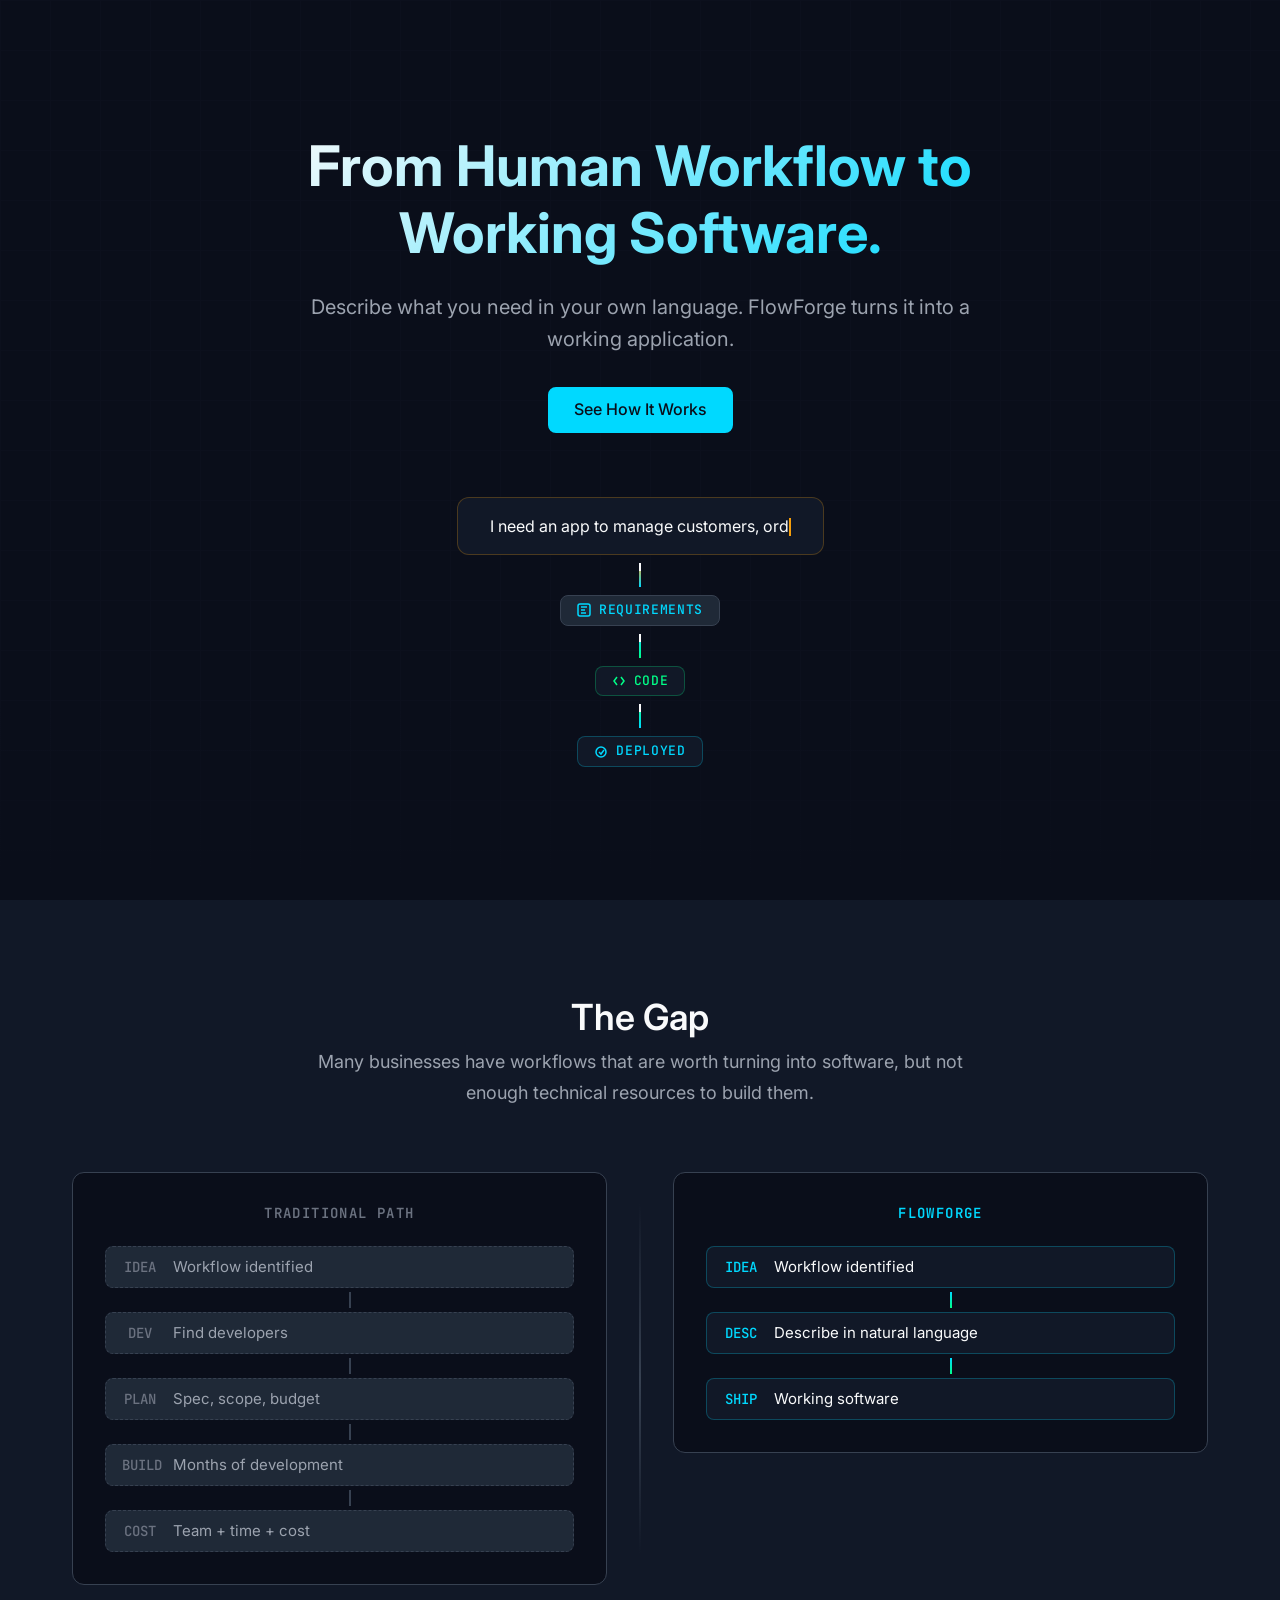
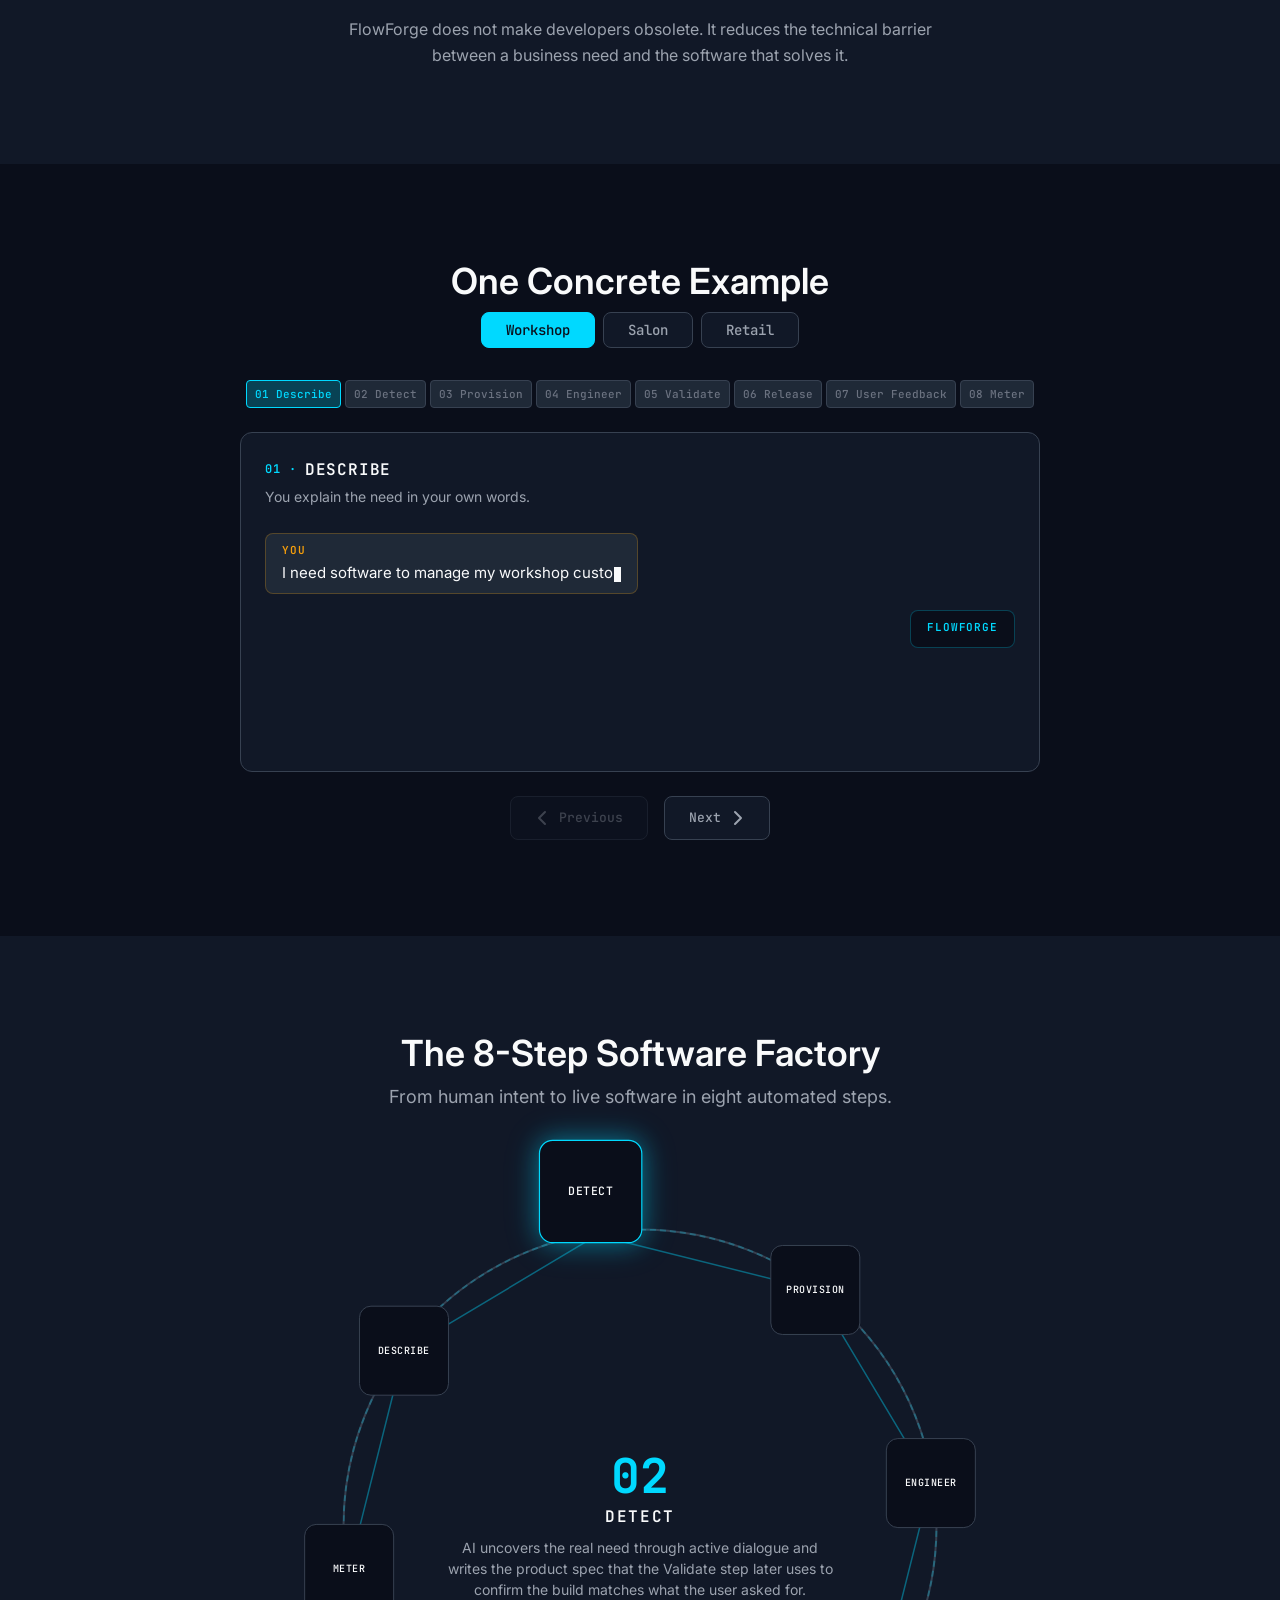
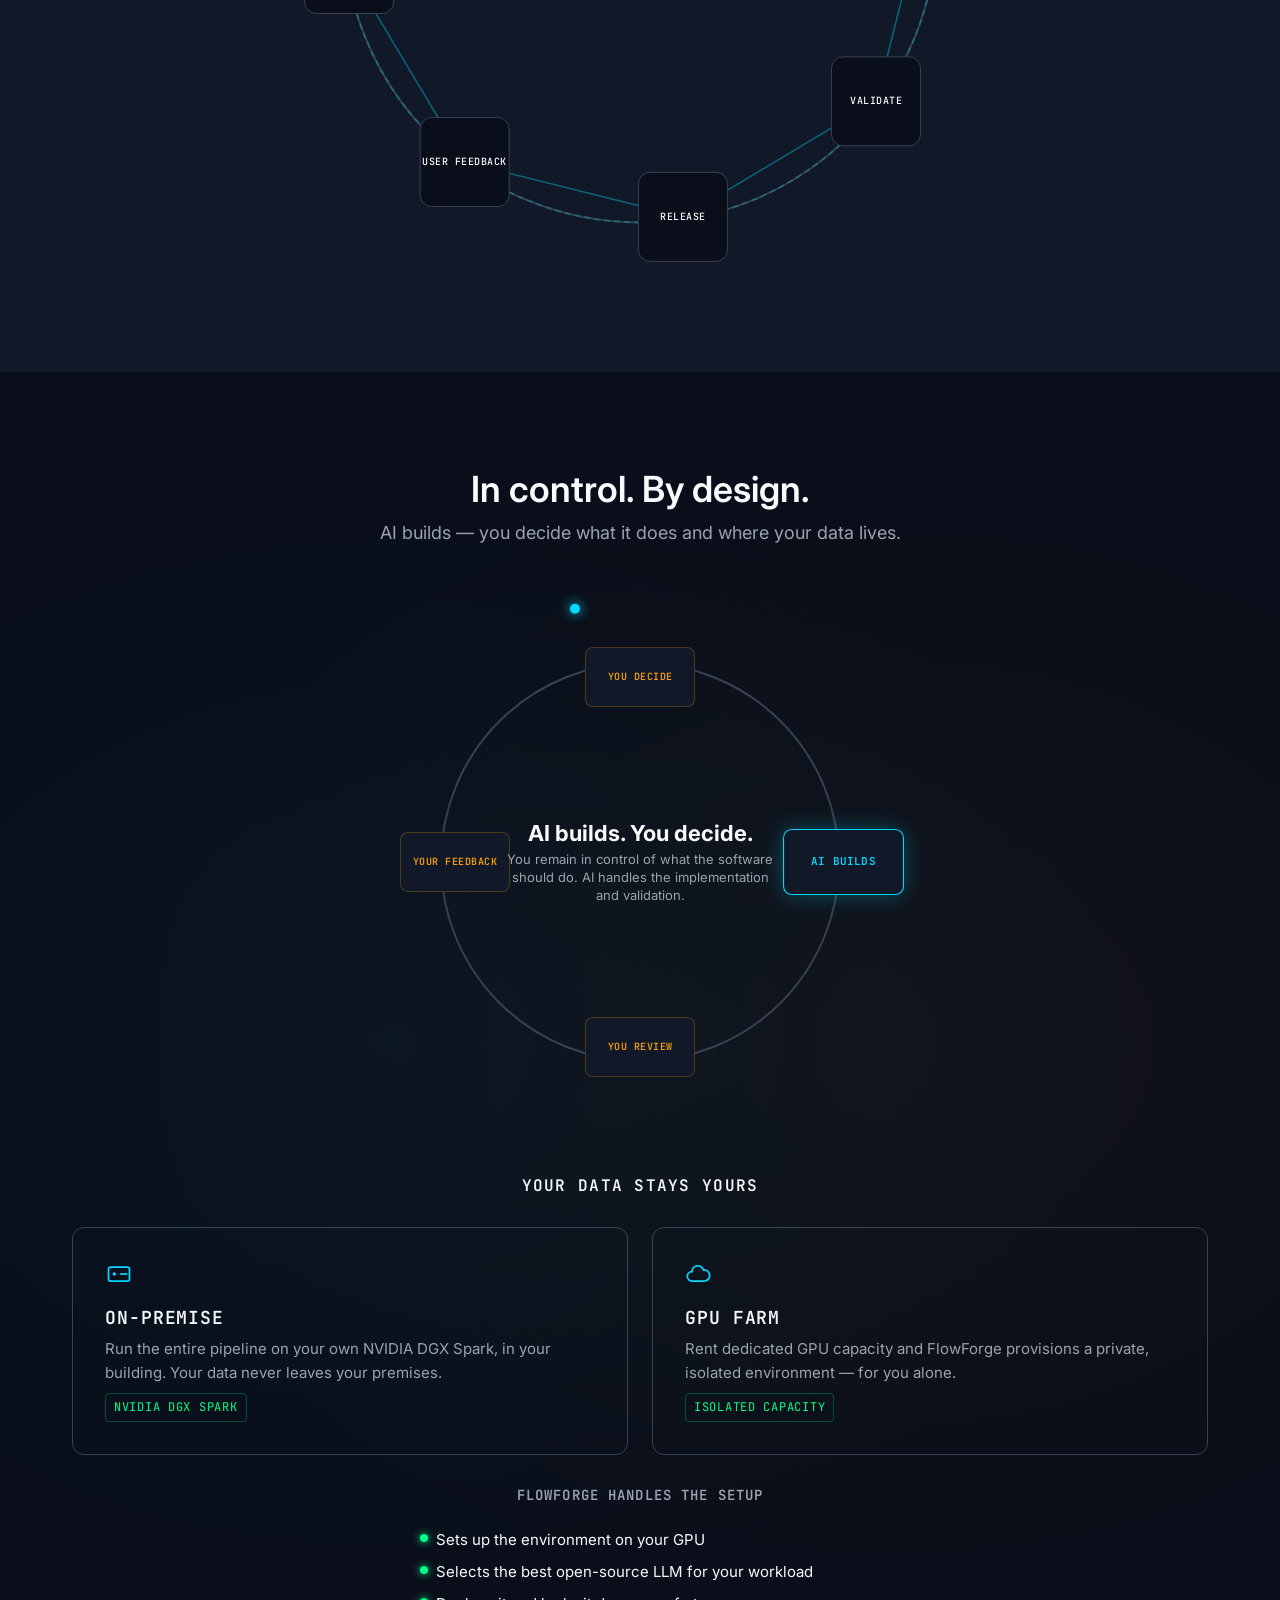
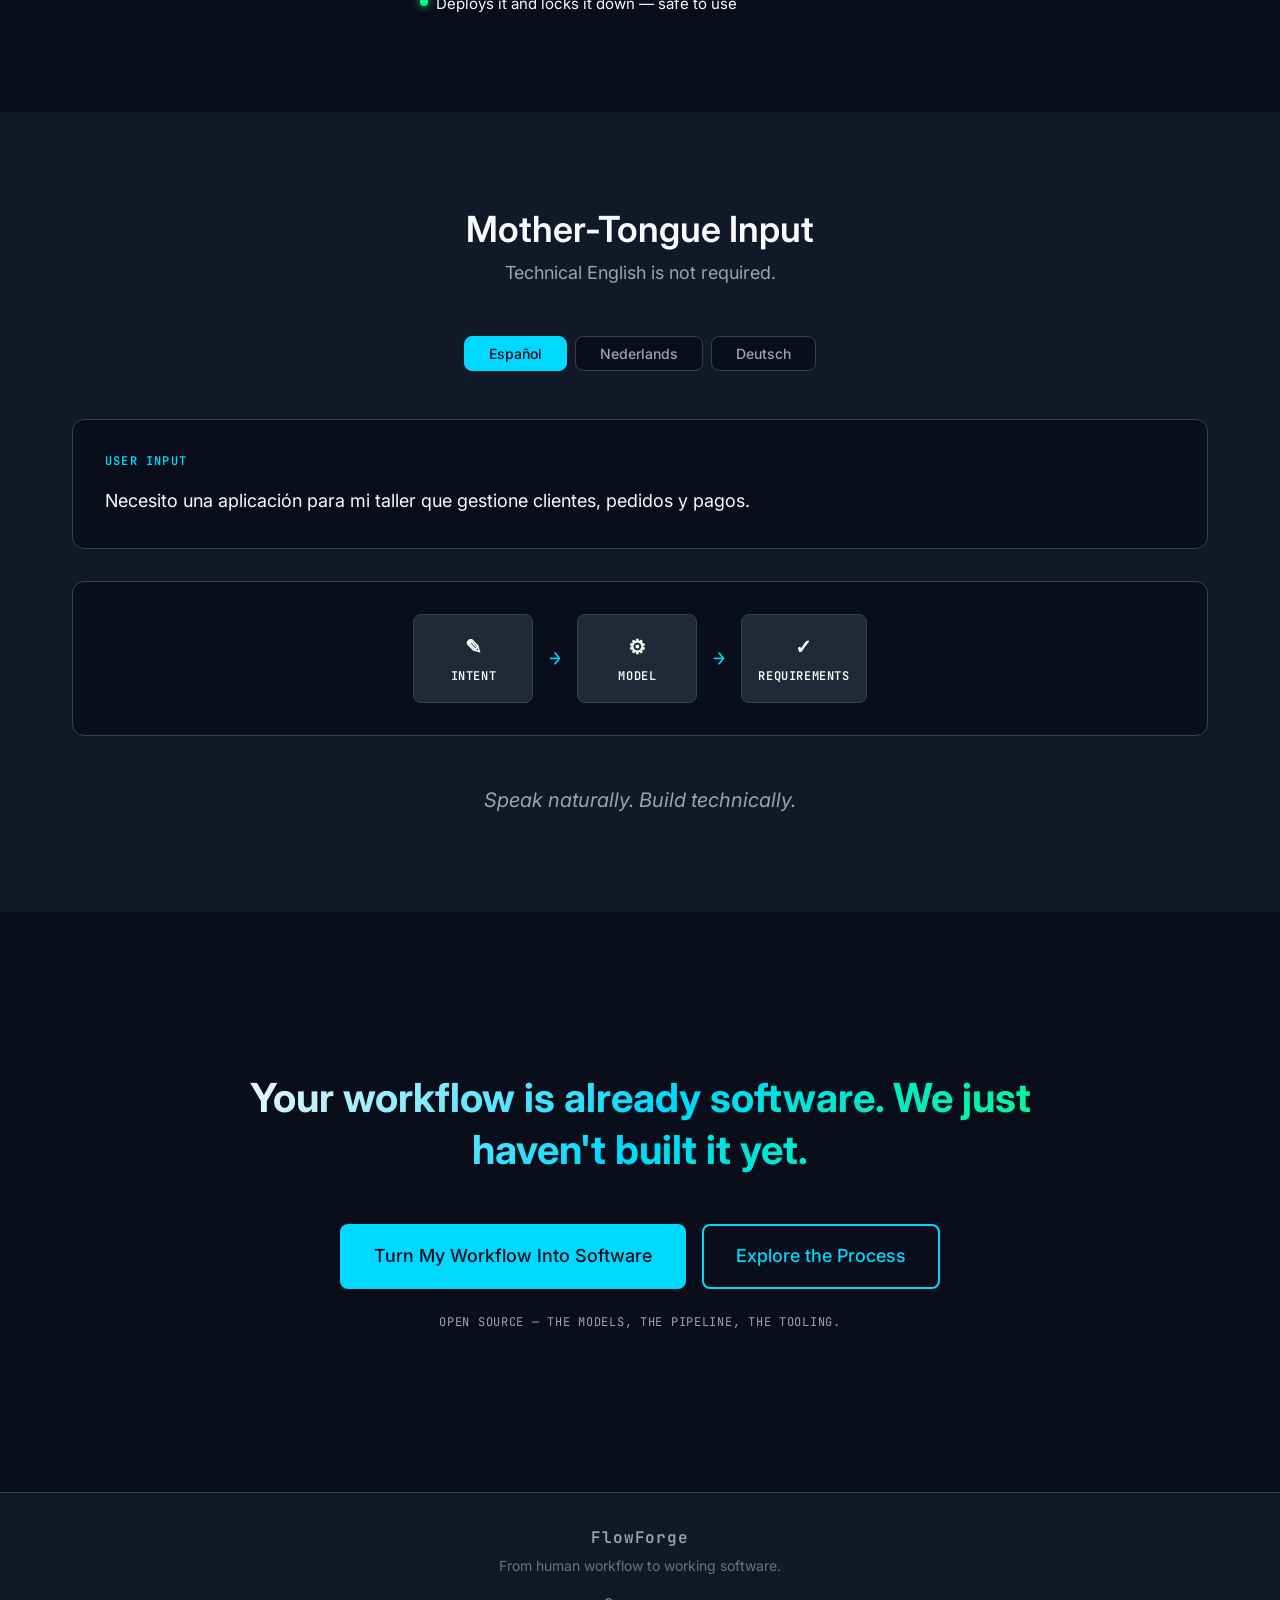
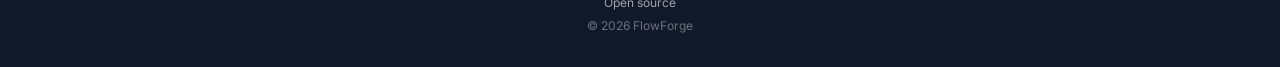
==== commit bed413a3: "Add privacy options, merge control section, and enhance tracking" ====
--- a/flowforge.html
+++ b/flowforge.html
@@ -348,26 +348,6 @@
       justify-content: center;
       flex-wrap: wrap;
     }
-    .hero-open-source {
-      display: inline-flex;
-      align-items: center;
-      gap: 0.4rem;
-      margin-top: var(--space-lg);
-      font-family: var(--font-mono);
-      font-size: 0.75rem;
-      letter-spacing: 0.08em;
-      text-transform: uppercase;
-      color: var(--text-secondary);
-    }
-    .hero-open-source::before {
-      content: '';
-      width: 8px;
-      height: 8px;
-      border-radius: 50%;
-      background-color: var(--green);
-      box-shadow: 0 0 8px var(--green);
-    }
-
     .hero-flow {
       position: relative;
       z-index: 1;
@@ -593,19 +573,6 @@
       background-color: var(--cyan);
       color: var(--bg-primary);
       border-color: var(--cyan);
-    }
-
-    /* Demo request line */
-    .demo-request-line {
-      text-align: center;
-      margin-bottom: var(--space-lg);
-      font-family: var(--font-mono);
-      font-size: 0.9375rem;
-      color: var(--amber);
-      max-width: 640px;
-      margin-left: auto;
-      margin-right: auto;
-      line-height: 1.6;
     }
 
     /* Step rail */
@@ -1470,12 +1437,12 @@
     /* ============================================================
        SECTION 5 — HUMAN IN THE LOOP (CIRCULAR)
        ============================================================ */
-    #human-in-loop {
+    #control {
       background-color: var(--bg-primary);
       position: relative;
       overflow: hidden;
     }
-    #human-in-loop::before {
+    #control::before {
       content: '';
       position: absolute;
       top: 0; left: 0; right: 0; bottom: 0;
@@ -1485,10 +1452,23 @@
       opacity: 0.15;
       pointer-events: none;
     }
-    #human-in-loop h2 {
+    #control h2 {
       text-align: center;
-      margin-bottom: var(--space-2xl);
+      margin-bottom: var(--space-sm);
       position: relative;
+    }
+    .control-privacy {
+      margin-top: var(--space-3xl);
+    }
+    .control-subtitle {
+      text-align: center;
+      font-family: var(--font-mono);
+      font-size: 1rem;
+      font-weight: 600;
+      text-transform: uppercase;
+      letter-spacing: 0.08em;
+      color: var(--text-primary);
+      margin-bottom: var(--space-lg);
     }
 
     /* Circular HITL */
@@ -1803,7 +1783,114 @@
     }
     .footer-tagline { color: var(--text-tertiary); margin-bottom: var(--space-md); }
     .footer-open-source { font-size: 0.75rem; color: var(--text-secondary); margin-bottom: var(--space-xs); }
+    .cta-open-source {
+      margin-top: var(--space-lg);
+      font-family: var(--font-mono);
+      font-size: 0.75rem;
+      letter-spacing: 0.06em;
+      text-transform: uppercase;
+      color: var(--text-secondary);
+    }
     .footer-copy { font-size: 0.75rem; color: var(--text-tertiary); }
+
+    /* --- Privacy (inside #control) --- */
+    .privacy-options {
+      display: grid;
+      grid-template-columns: 1fr 1fr;
+      gap: var(--space-lg);
+      margin: var(--space-xl) 0;
+    }
+    .privacy-card {
+      background-color: var(--bg-primary);
+      border: 1px solid var(--border);
+      border-radius: var(--radius-lg);
+      padding: var(--space-xl);
+      display: flex;
+      flex-direction: column;
+      gap: var(--space-sm);
+      transition: border-color 0.2s ease, box-shadow 0.2s ease;
+    }
+    .privacy-card:hover {
+      border-color: var(--border-active);
+      box-shadow: var(--shadow-md);
+    }
+    .privacy-icon {
+      color: var(--cyan);
+      margin-bottom: var(--space-xs);
+    }
+    .privacy-title {
+      font-family: var(--font-mono);
+      font-size: 1.125rem;
+      font-weight: 600;
+      text-transform: uppercase;
+      letter-spacing: 0.05em;
+      color: var(--text-primary);
+      margin: 0;
+    }
+    .privacy-desc {
+      color: var(--text-secondary);
+      font-size: 0.9375rem;
+      line-height: 1.6;
+      flex-grow: 1;
+      margin: 0;
+    }
+    .privacy-tag {
+      align-self: flex-start;
+      font-family: var(--font-mono);
+      font-size: 0.75rem;
+      letter-spacing: 0.06em;
+      text-transform: uppercase;
+      color: var(--green);
+      border: 1px solid var(--green-dim);
+      border-radius: var(--radius-sm);
+      padding: var(--space-xs) var(--space-sm);
+    }
+    .privacy-handles {
+      text-align: center;
+      max-width: 600px;
+      margin: 0 auto;
+    }
+    .privacy-handles-title {
+      font-family: var(--font-mono);
+      font-size: 0.875rem;
+      font-weight: 600;
+      text-transform: uppercase;
+      letter-spacing: 0.08em;
+      color: var(--text-secondary);
+      margin-bottom: var(--space-lg);
+    }
+    .privacy-list {
+      list-style: none;
+      display: flex;
+      flex-direction: column;
+      gap: var(--space-sm);
+      text-align: left;
+      margin: 0 auto;
+      max-width: 440px;
+    }
+    .privacy-list li {
+      display: flex;
+      align-items: flex-start;
+      gap: var(--space-sm);
+      color: var(--text-primary);
+      font-size: 0.9375rem;
+    }
+    .privacy-list li::before {
+      content: '';
+      flex-shrink: 0;
+      width: 8px;
+      height: 8px;
+      margin-top: 6px;
+      border-radius: 50%;
+      background-color: var(--green);
+      box-shadow: 0 0 8px var(--green);
+    }
+    @media (max-width: 767px) {
+      .privacy-options {
+        grid-template-columns: 1fr;
+        gap: var(--space-md);
+      }
+    }
 
     /* --- Waitlist dialog --- */
     .waitlist-dialog {
@@ -1899,7 +1986,6 @@
       <div class="hero-cta">
         <a href="#pipeline" class="btn btn-primary">See How It Works</a>
       </div>
-      <p class="hero-open-source">Open source</p>
     </div>
 
     <div class="hero-flow" role="img" aria-label="Natural language request transforming into a deployed application">
@@ -1986,8 +2072,6 @@
 
         <!-- Shared walkthrough container — rendered by JS -->
         <div id="walkthrough" aria-live="polite" aria-atomic="false">
-          <p class="demo-request-line" id="walkthrough-request"></p>
-
           <!-- Progress rail -->
           <div class="step-rail" role="navigation" aria-label="Walkthrough steps" id="step-rail"></div>
 
@@ -2048,11 +2132,12 @@
     </section>
 
     <!-- ============================================================
-         SECTION 5 — HUMAN IN THE LOOP (CIRCULAR)
+         SECTION 5 — CONTROL (software decisions + data safety)
          ============================================================ -->
-    <section id="human-in-loop" aria-label="Human in the loop">
+    <section id="control" aria-label="You stay in control — software decisions and data safety">
       <div class="container">
-        <h2>Human in the Loop</h2>
+        <h2>In control. By design.</h2>
+        <p class="section-intro">AI builds — you decide what it does and where your data lives.</p>
 
         <div class="hitl-circle-container" role="group" aria-label="Human-in-the-loop cycle">
           <div class="hitl-ring" aria-hidden="true"></div>
@@ -2062,6 +2147,39 @@
             <p>You remain in control of what the software should do. AI handles the implementation and validation.</p>
           </div>
           <!-- 4 nodes injected by JS -->
+        </div>
+
+        <div class="control-privacy">
+          <h3 class="control-subtitle">Your data stays yours</h3>
+
+          <div class="privacy-options">
+            <div class="privacy-card">
+              <div class="privacy-icon" aria-hidden="true">
+                <svg viewBox="0 0 24 24" width="28" height="28"><rect x="3" y="6" width="18" height="12" rx="2" fill="none" stroke="currentColor" stroke-width="1.5"/><circle cx="8" cy="12" r="1.5" fill="currentColor"/><line x1="13" y1="12" x2="19" y2="12" stroke="currentColor" stroke-width="1.5"/></svg>
+              </div>
+              <h3 class="privacy-title">On-premise</h3>
+              <p class="privacy-desc">Run the entire pipeline on your own NVIDIA DGX Spark, in your building. Your data never leaves your premises.</p>
+              <span class="privacy-tag">NVIDIA DGX Spark</span>
+            </div>
+
+            <div class="privacy-card">
+              <div class="privacy-icon" aria-hidden="true">
+                <svg viewBox="0 0 24 24" width="28" height="28"><path d="M6 18a4 4 0 0 1 0-8 5 5 0 0 1 9.8-1.4A4 4 0 0 1 17 18Z" fill="none" stroke="currentColor" stroke-width="1.5"/></svg>
+              </div>
+              <h3 class="privacy-title">GPU farm</h3>
+              <p class="privacy-desc">Rent dedicated GPU capacity and FlowForge provisions a private, isolated environment — for you alone.</p>
+              <span class="privacy-tag">Isolated capacity</span>
+            </div>
+          </div>
+
+          <div class="privacy-handles">
+            <h3 class="privacy-handles-title">FlowForge handles the setup</h3>
+            <ul class="privacy-list">
+              <li>Sets up the environment on your GPU</li>
+              <li>Selects the best open-source LLM for your workload</li>
+              <li>Deploys it and locks it down — safe to use</li>
+            </ul>
+          </div>
         </div>
       </div>
     </section>
@@ -2139,6 +2257,7 @@
             <a href="#hero" id="waitlist-trigger" aria-haspopup="dialog" class="btn btn-primary btn-large">Turn My Workflow Into Software</a>
             <a href="#pipeline" class="btn btn-secondary btn-large">Explore the Process</a>
           </div>
+          <p class="cta-open-source">Open source — the models, the pipeline, the tooling.</p>
         </div>
       </div>
     </section>
@@ -2448,11 +2567,11 @@
       var currentStep = 0;
       var renderToken = 0;
       var stepComplete = false;
+      var started = false;
       var autoPlayEnabled = false;
       var autoplayTimeout = null;
       var manualPauseUntil = 0;
       var walkthroughEl = document.getElementById('walkthrough');
-      var requestEl = document.getElementById('walkthrough-request');
       var railEl = document.getElementById('step-rail');
       var stepFrameEl = document.getElementById('step-frame');
       var stepNumberEl = document.getElementById('step-number');
@@ -2745,6 +2864,14 @@
         // Hide the artifact until the chat finishes
         artifactEl.innerHTML = '';
 
+        if (!started) {
+          prevBtn.disabled = currentStep === 0;
+          nextBtn.disabled = currentStep === STEP_NAMES.length - 1;
+          renderRail();
+          replay(stepFrameEl);
+          return;
+        }
+
         function finish() {
           if (token !== renderToken) return;
           stepComplete = true;
@@ -2836,9 +2963,17 @@
       }
 
       function startAutoplay() {
-        if (reducedMotion) return;
+        if (reducedMotion || !started) return;
         autoPlayEnabled = true;
         if (stepComplete) onStepComplete();
+      }
+
+      function startWalkthrough() {
+        if (started) return;
+        started = true;
+        currentStep = 0;
+        renderStep();
+        startAutoplay();
       }
 
       function stopAutoplay() {
@@ -2861,7 +2996,6 @@
           tab.setAttribute('aria-selected', String(isActive));
           tab.setAttribute('tabindex', isActive ? '0' : '-1');
         });
-        requestEl.textContent = SCENARIOS[name].request;
         renderStep();
         startAutoplay();
       }
@@ -2893,21 +3027,18 @@
         var observer = new IntersectionObserver(function(entries) {
           entries.forEach(function(entry) {
             if (entry.isIntersecting) {
+              startWalkthrough();
               startAutoplay();
             } else {
               stopAutoplay();
             }
           });
-        }, { threshold: 0.1 });
+        }, { threshold: 0.5 });
         observer.observe(document.getElementById('product-in-action'));
       }
 
       // --- Init ---
-      requestEl.textContent = SCENARIOS.workshop.request;
       renderStep();
-      if (!reducedMotion) {
-        startAutoplay();
-      }
     });
     /* ============================================================
        8-Step Circular Factory
@@ -3282,6 +3413,7 @@
         if (queue.length >= 25) flush();
         scheduleFlush();
       }
+      window.ffTrack = track;
 
       track('pageview', { label: document.title, referrer: document.referrer, lang: navigator.language });
 
@@ -3367,6 +3499,7 @@
         if (typeof dialog.showModal === 'function') dialog.showModal();
         else dialog.setAttribute('open', '');
         emailInput.focus();
+        if (window.ffTrack) window.ffTrack('waitlist', { label: 'open' });
       }
 
       function close() {
@@ -3398,6 +3531,7 @@
           submitBtn.textContent = 'Get early access';
           formWrap.hidden = true;
           successEl.hidden = false;
+          if (window.ffTrack) window.ffTrack('waitlist', { label: 'signup' });
         }
 
         if (!WAITLIST_ENDPOINT) {
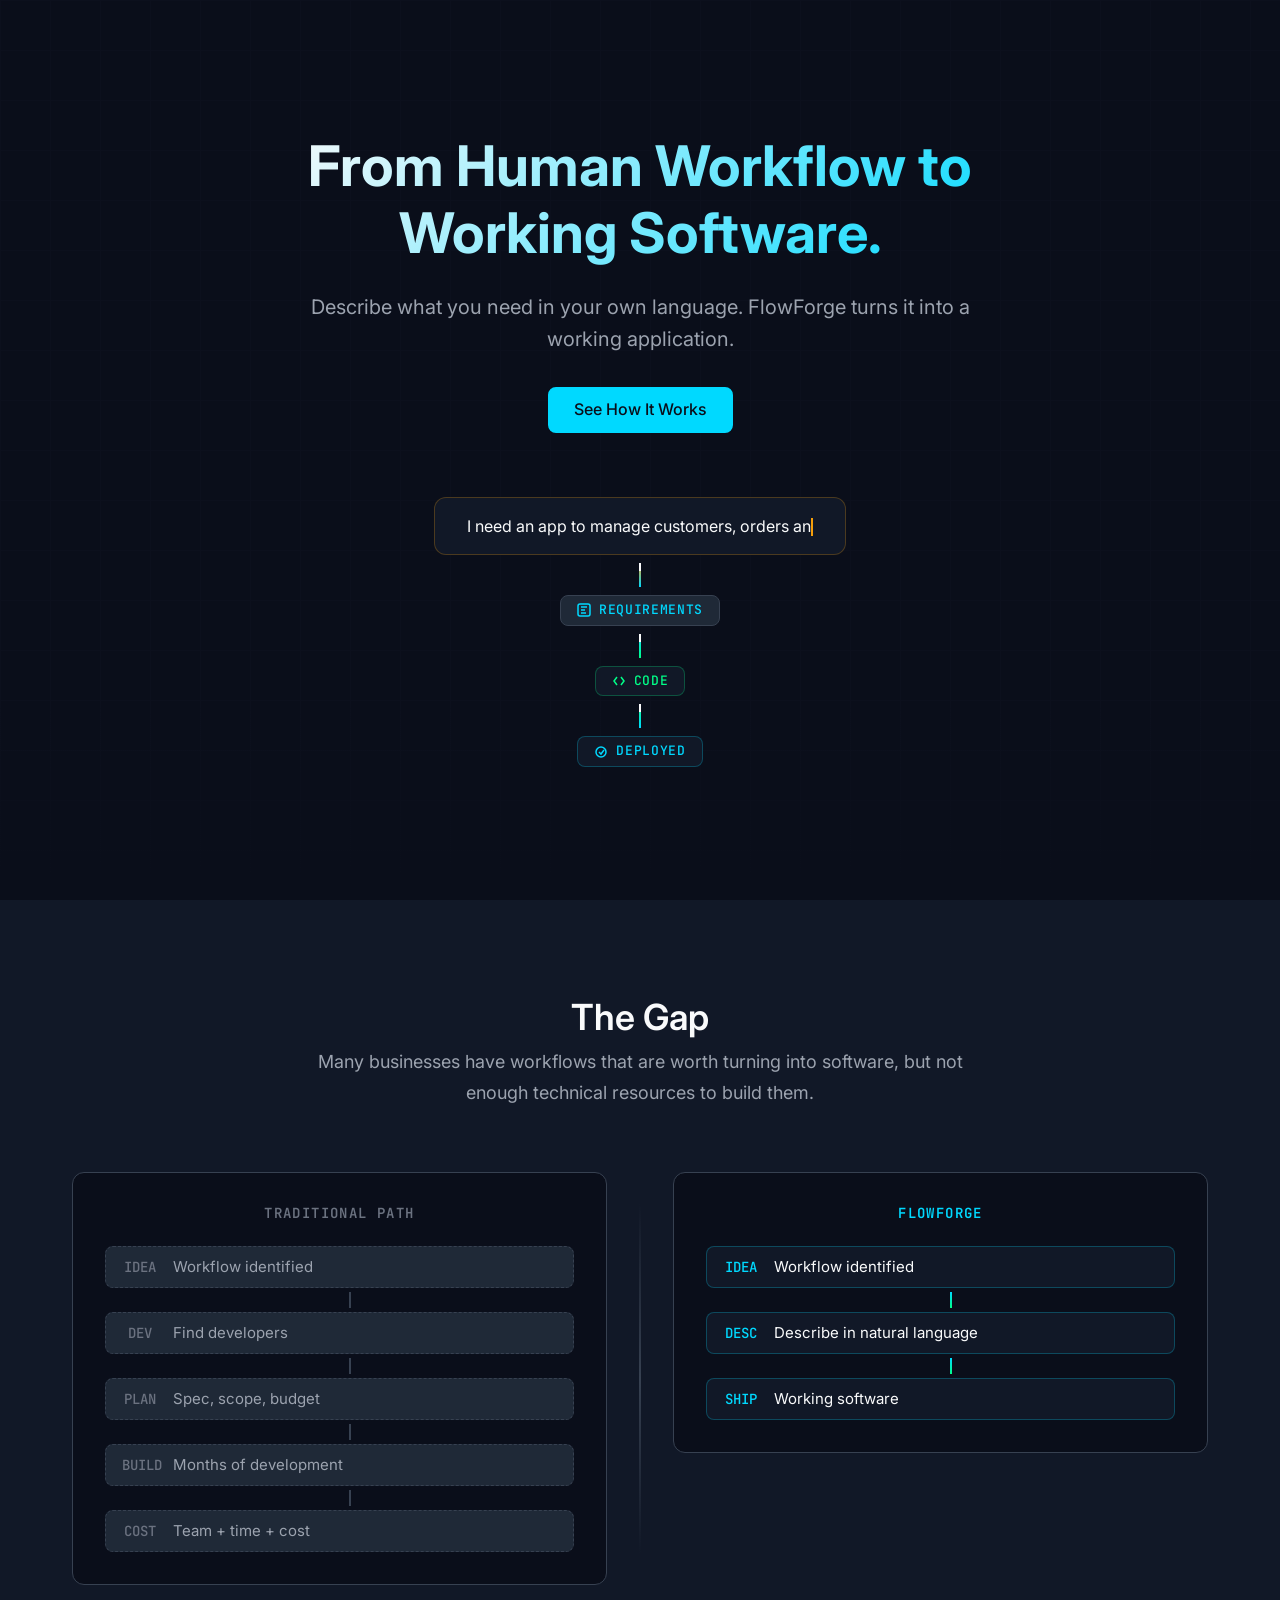
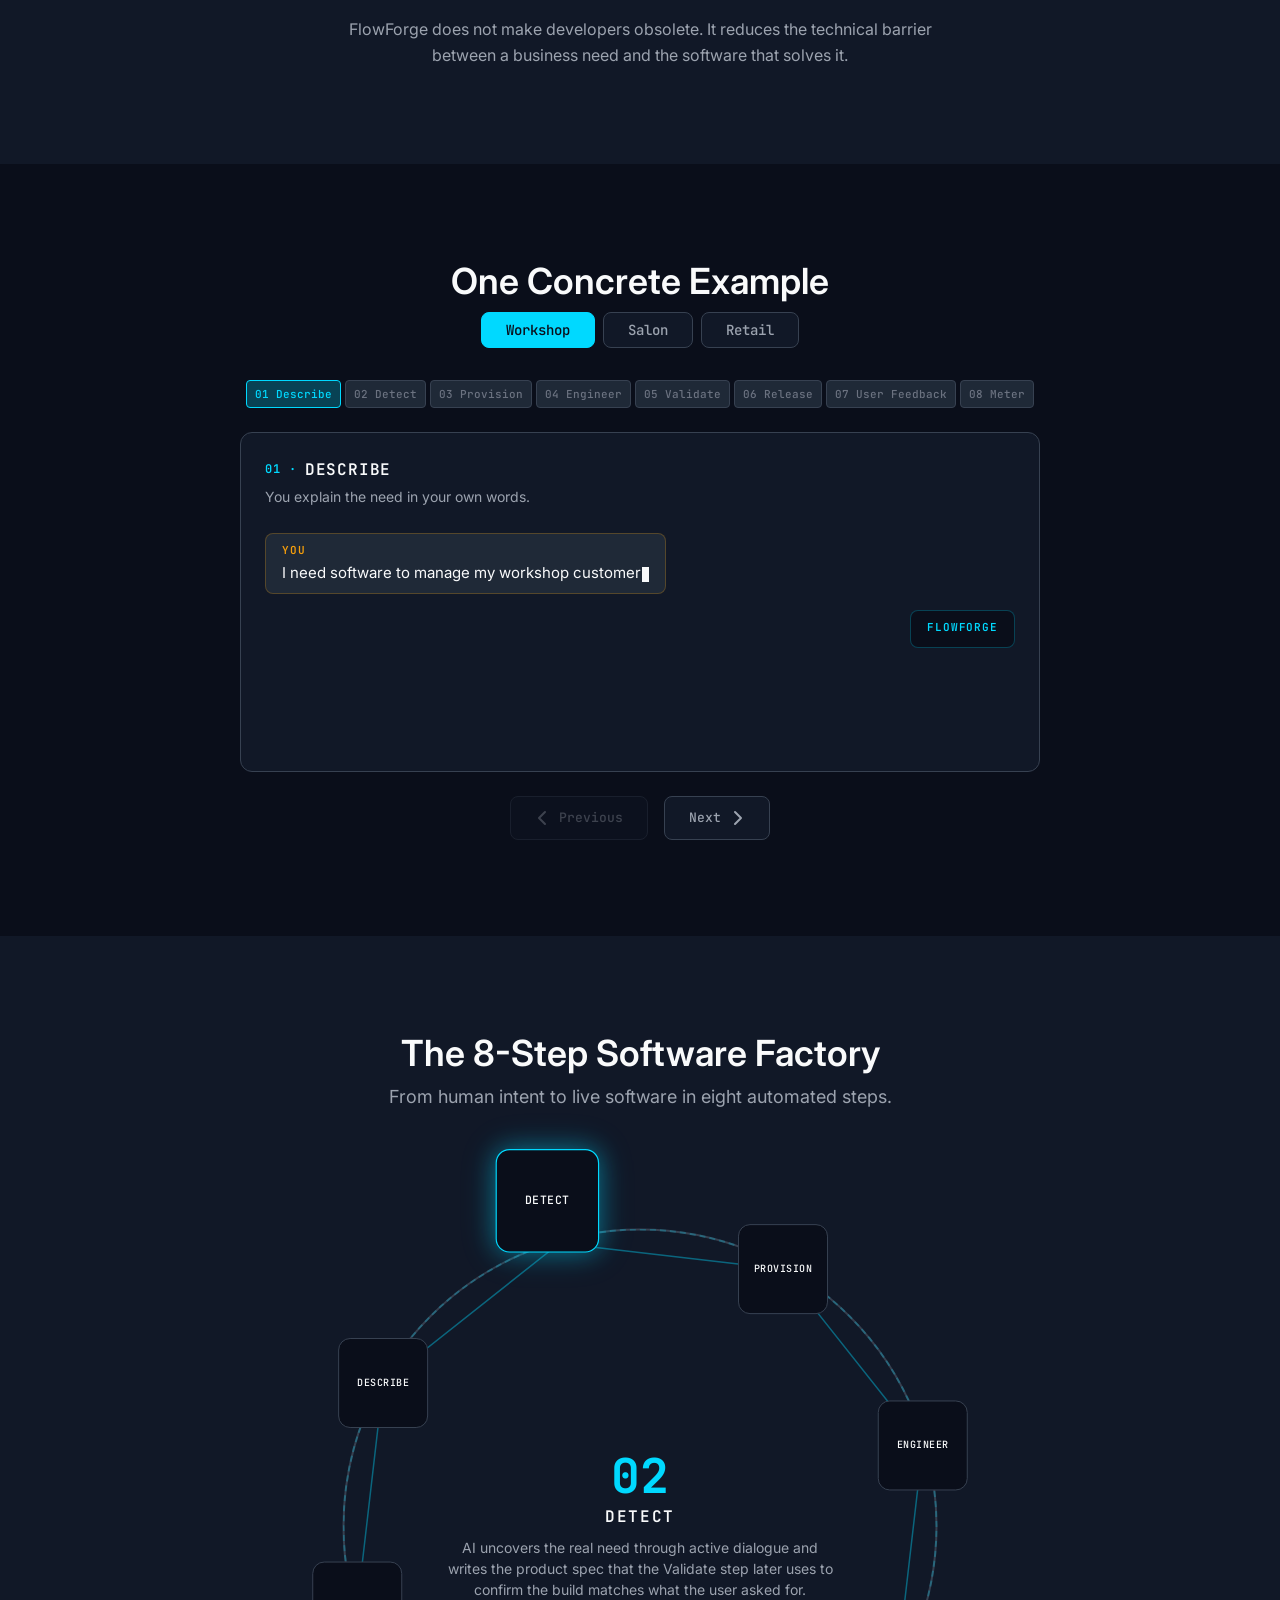
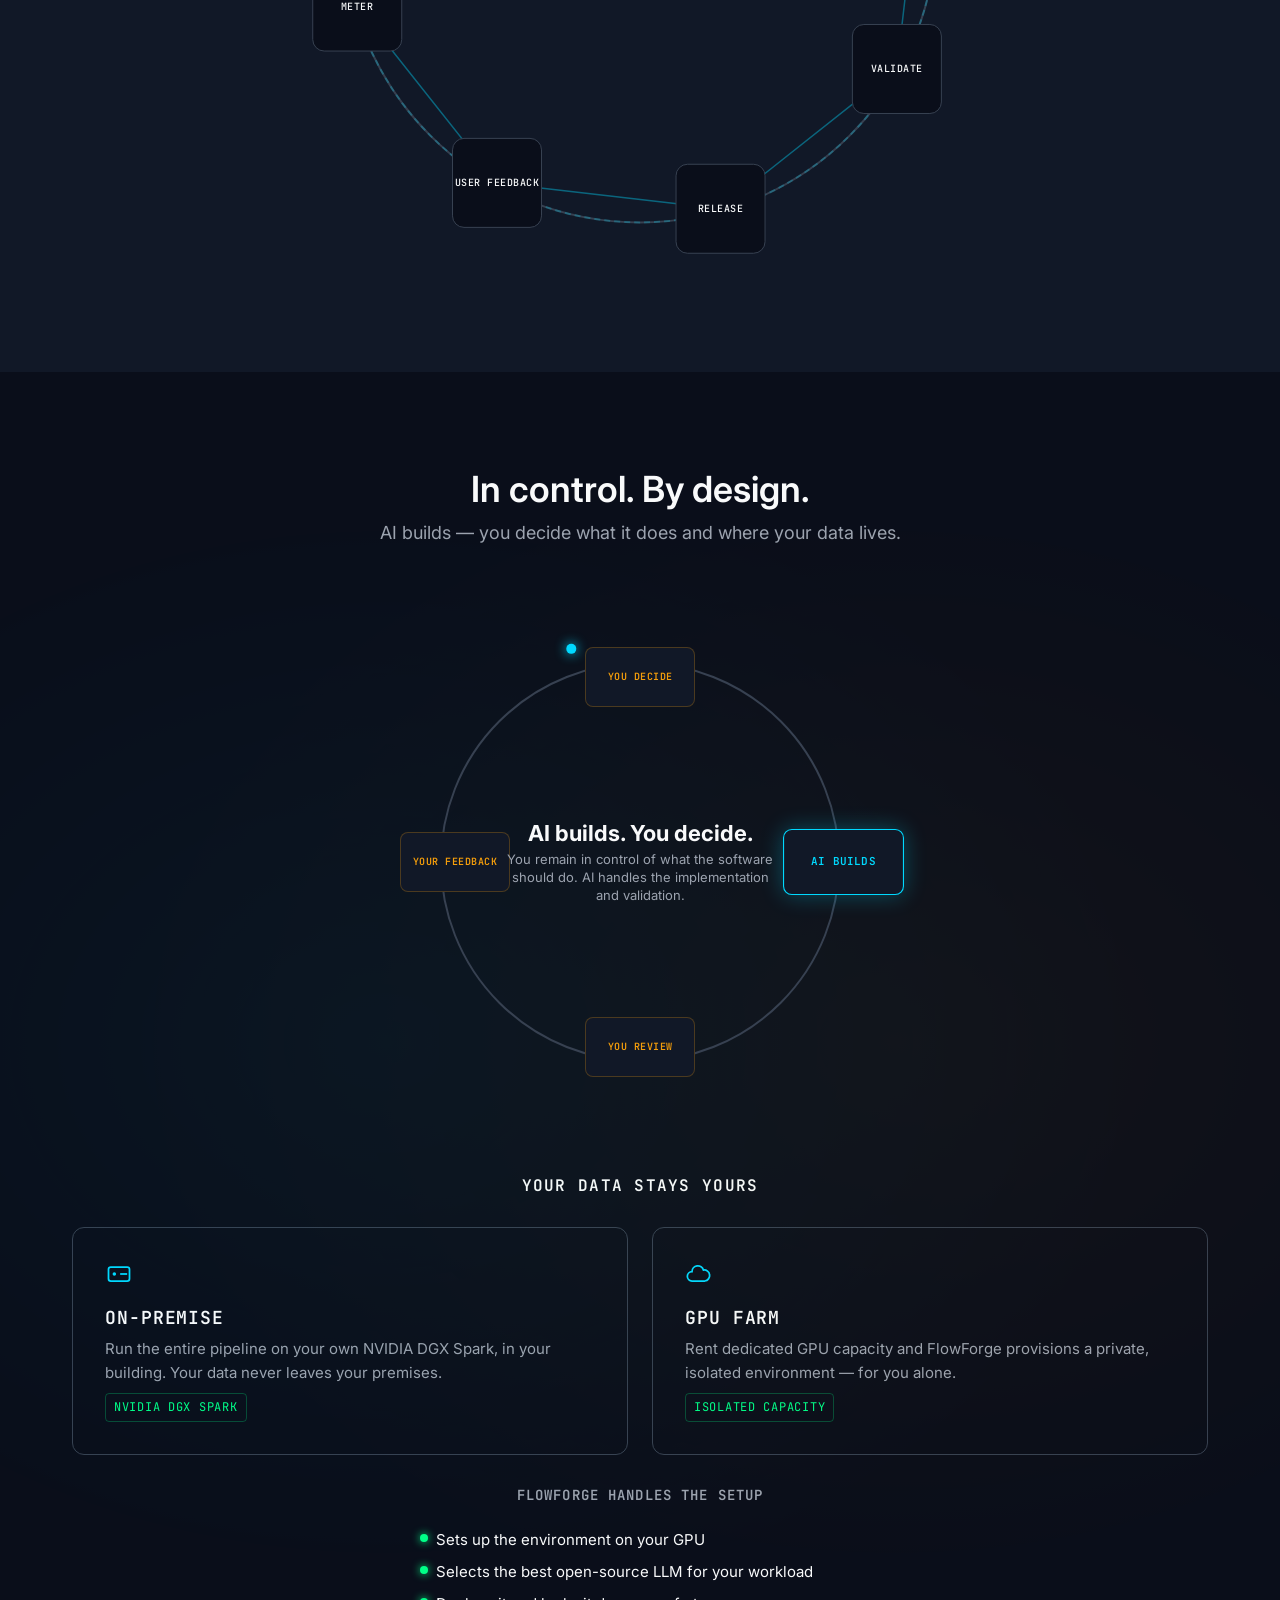
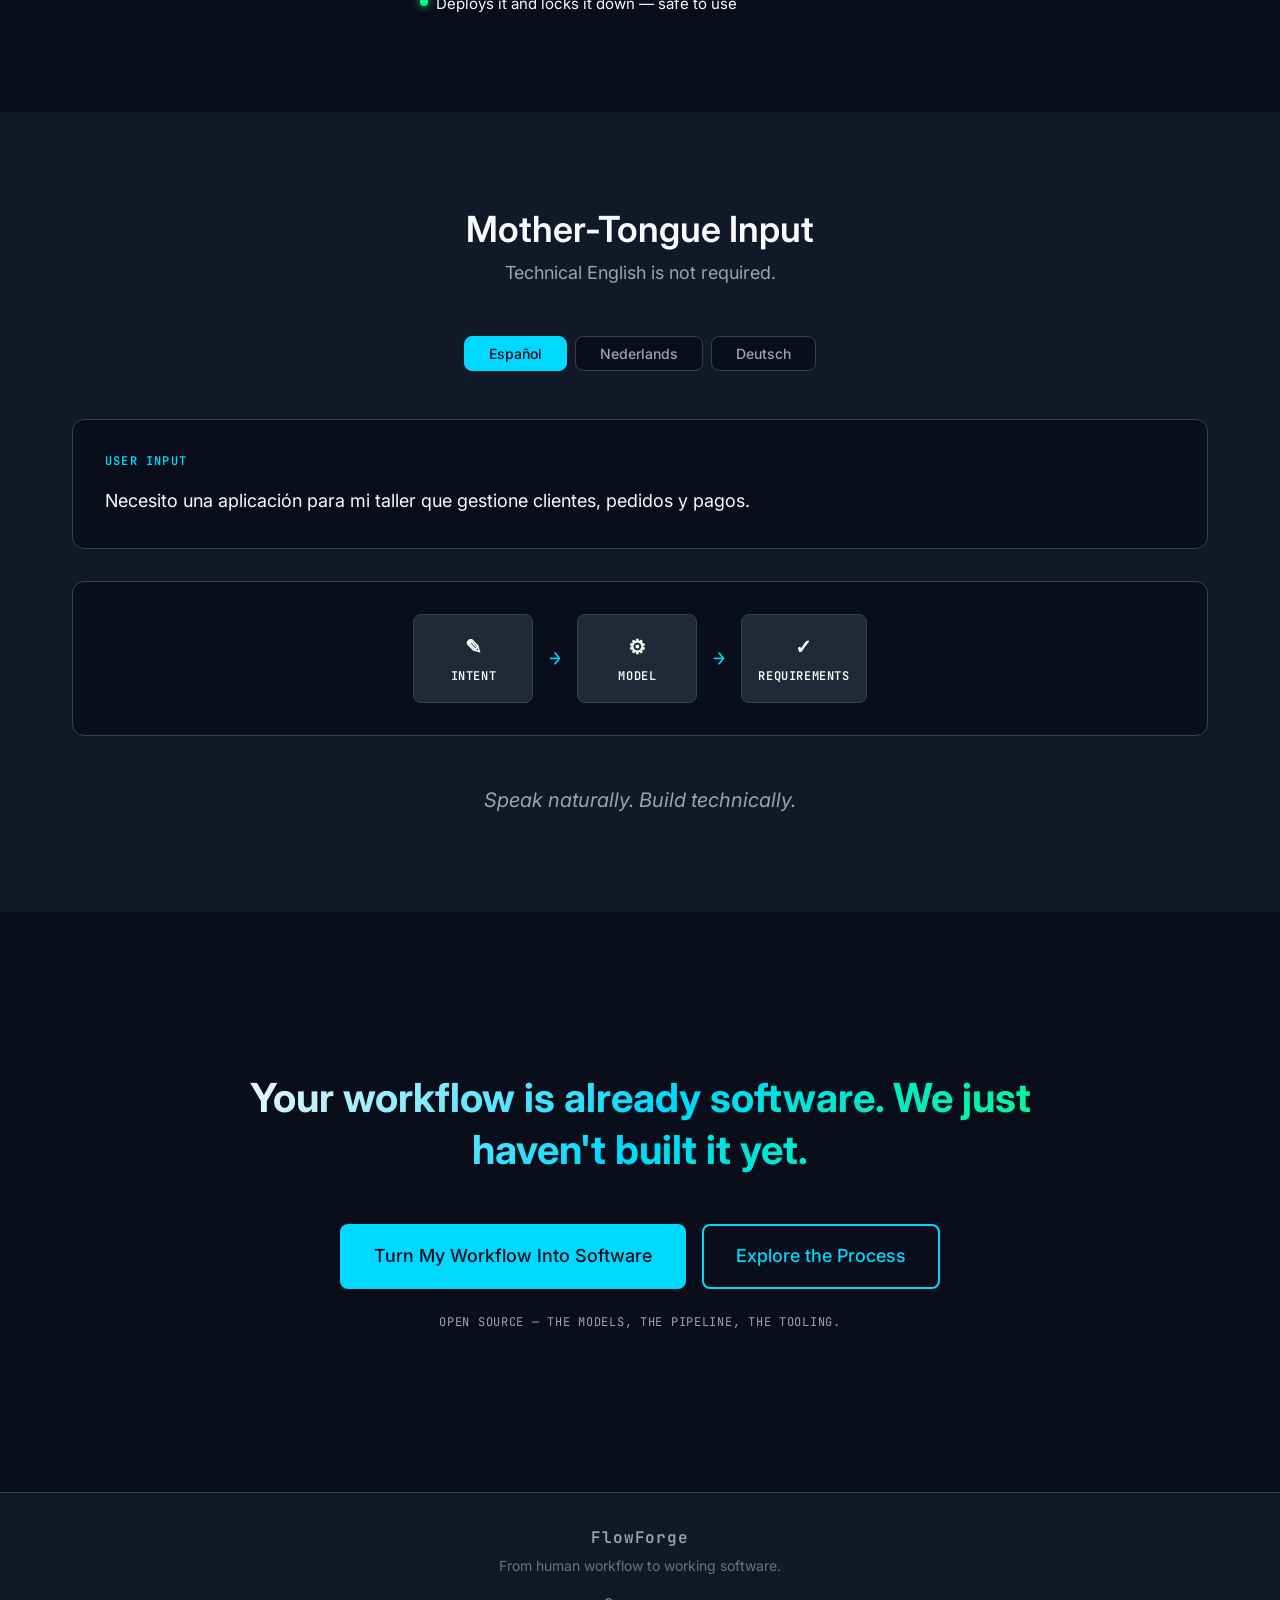
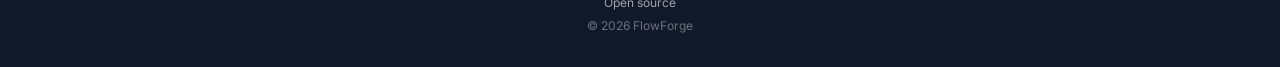
==== commit 2cc22bb9: "Complete the Meter step chat message in the demo" ====
--- a/flowforge.html
+++ b/flowforge.html
@@ -2430,7 +2430,7 @@
             {
               caption: 'AI usage is metered in tokens.',
               user: null,
-              flowforge: null,
+              flowforge: 'Session complete. Here\'s your usage summary.',
               artifact: 'summary'
             }
           ]
@@ -2491,7 +2491,7 @@
             {
               caption: 'AI usage is metered in tokens.',
               user: null,
-              flowforge: null,
+              flowforge: 'Session complete. Here\'s your usage summary.',
               artifact: 'summary'
             }
           ]
@@ -2552,7 +2552,7 @@
             {
               caption: 'AI usage is metered in tokens.',
               user: null,
-              flowforge: null,
+              flowforge: 'Session complete. Here\'s your usage summary.',
               artifact: 'summary'
             }
           ]
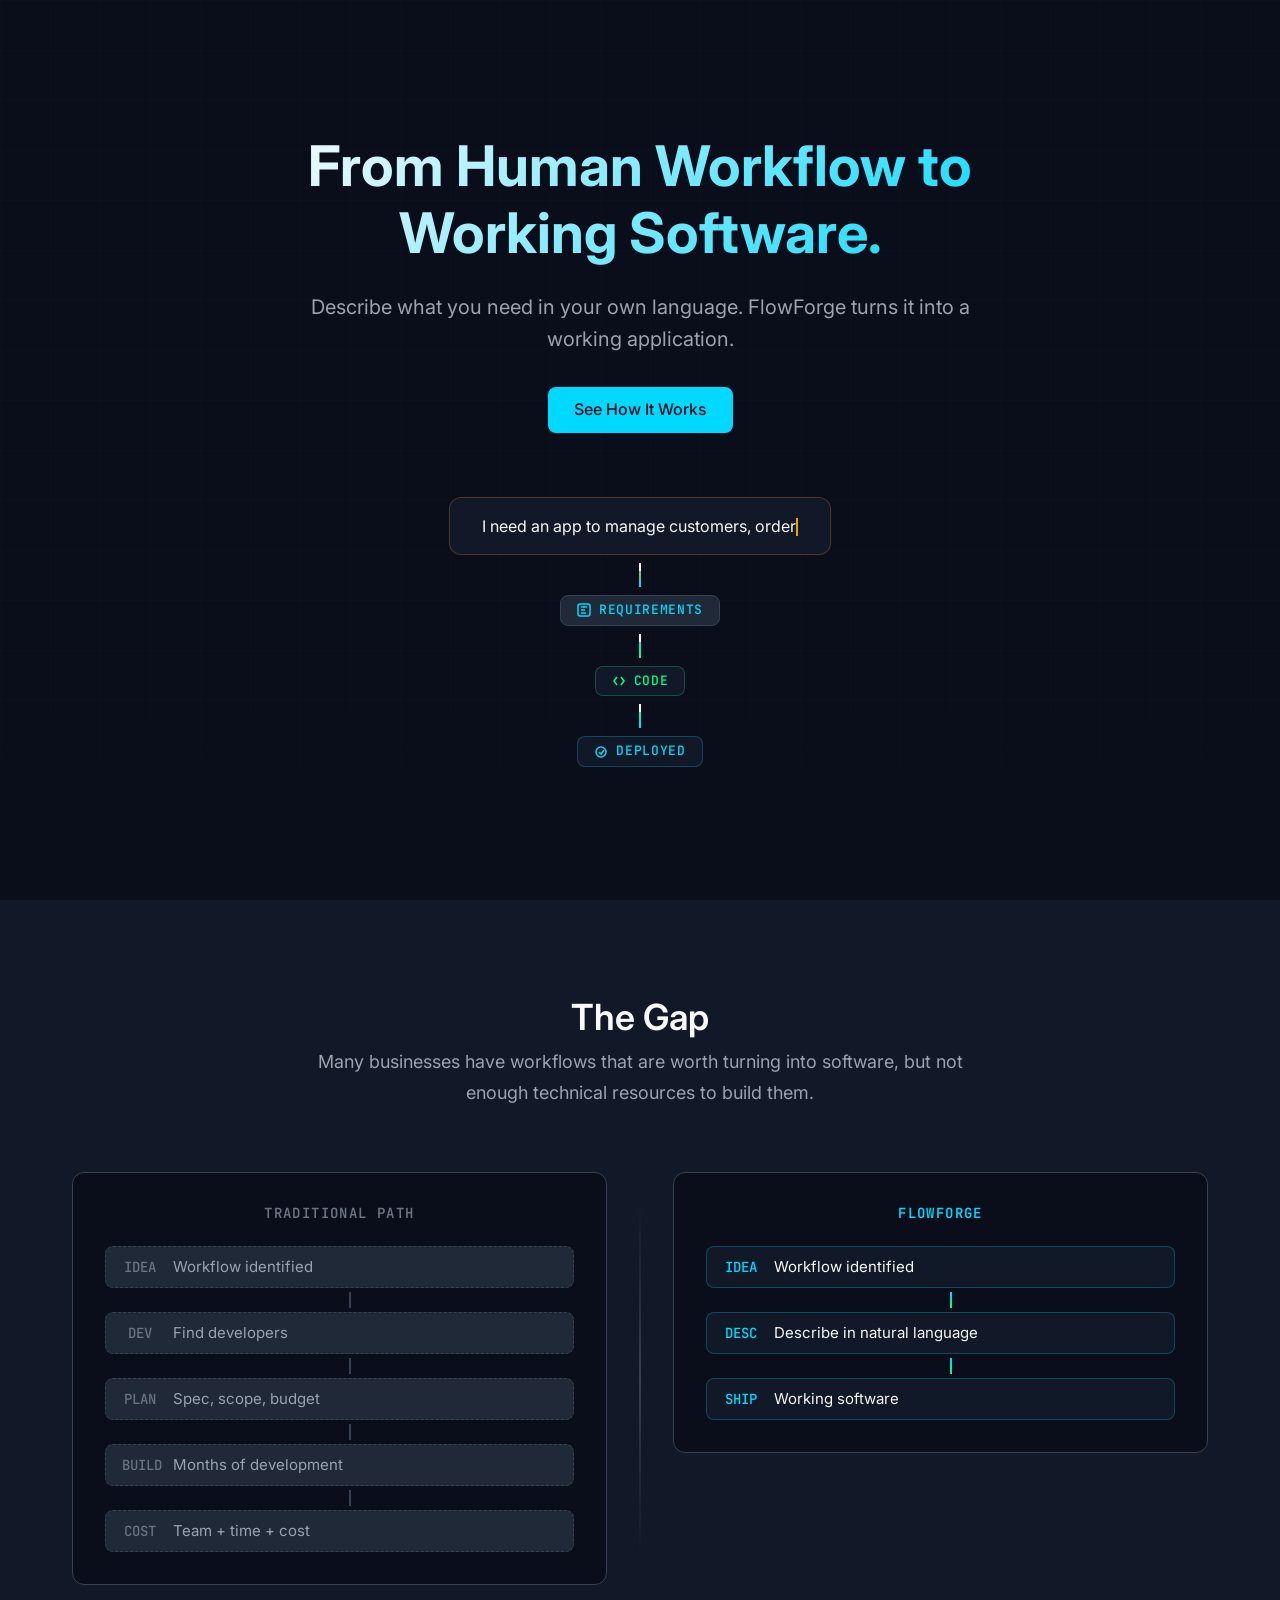
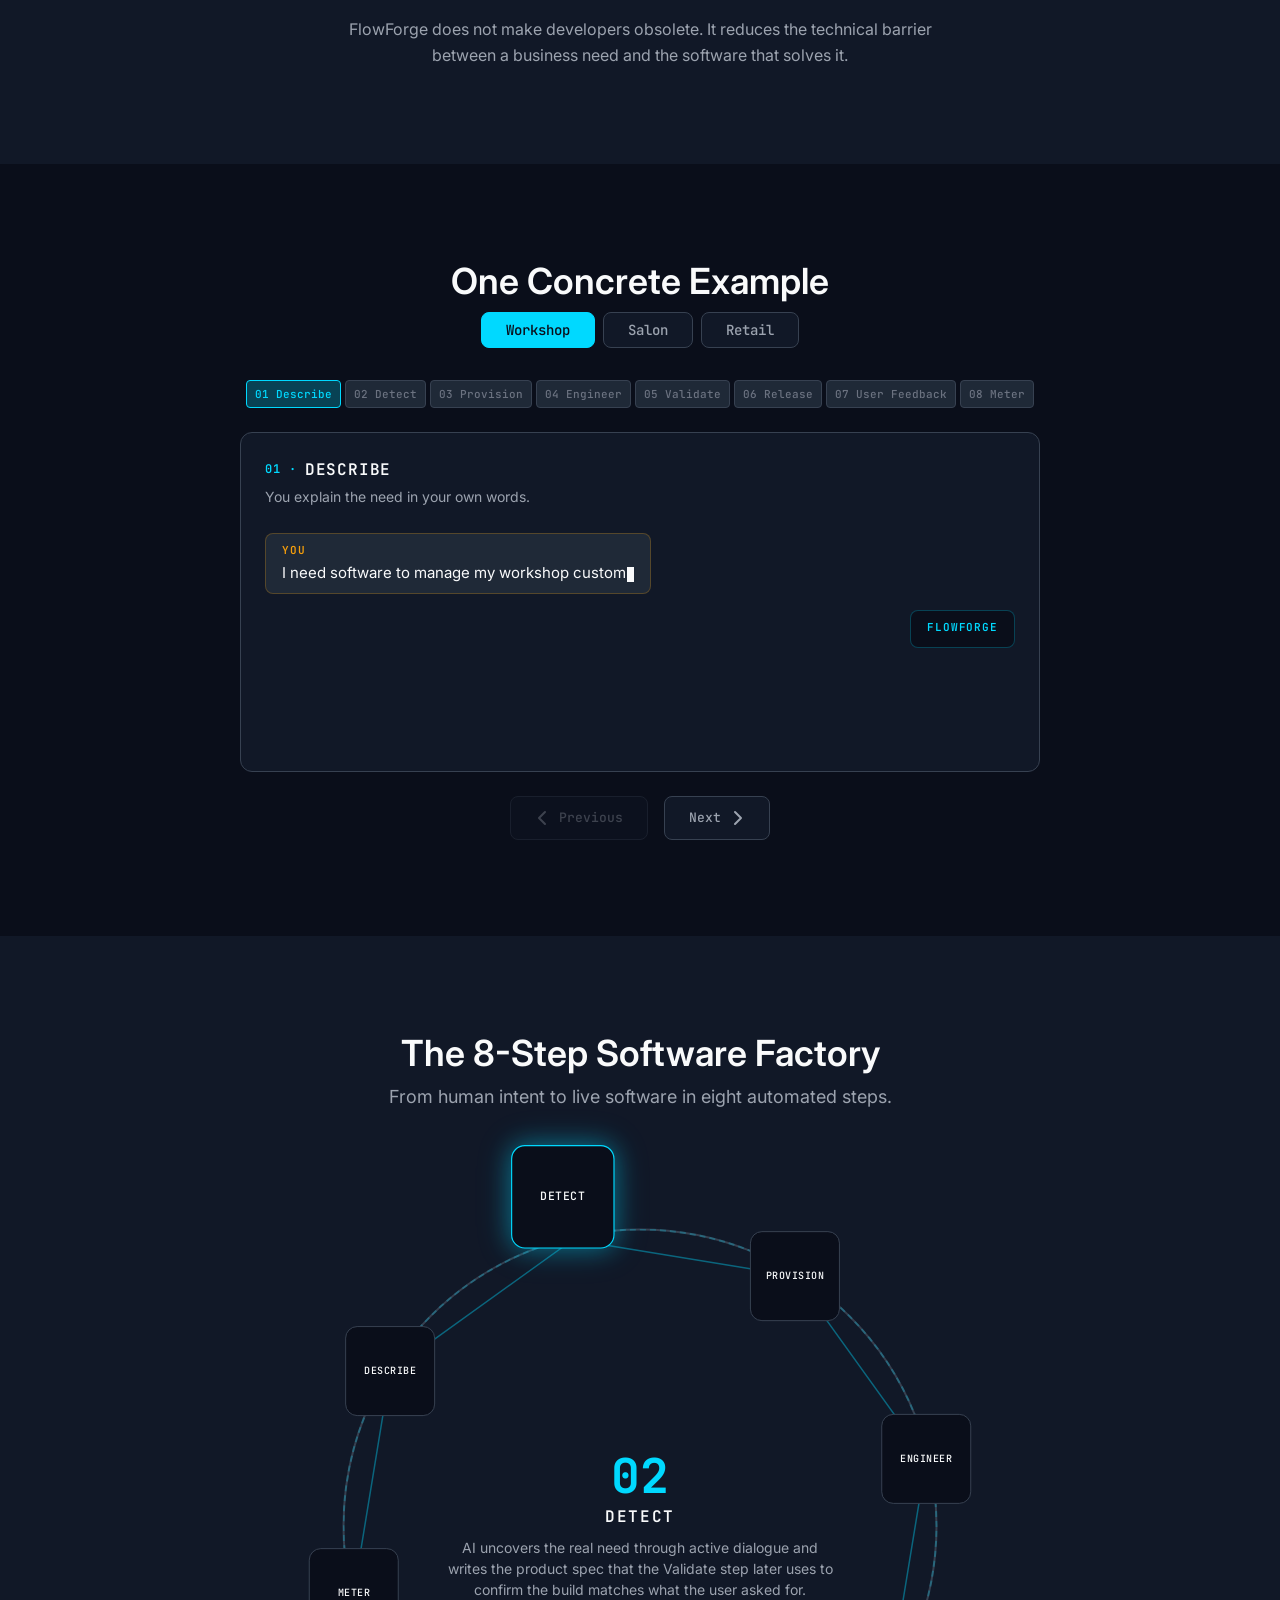
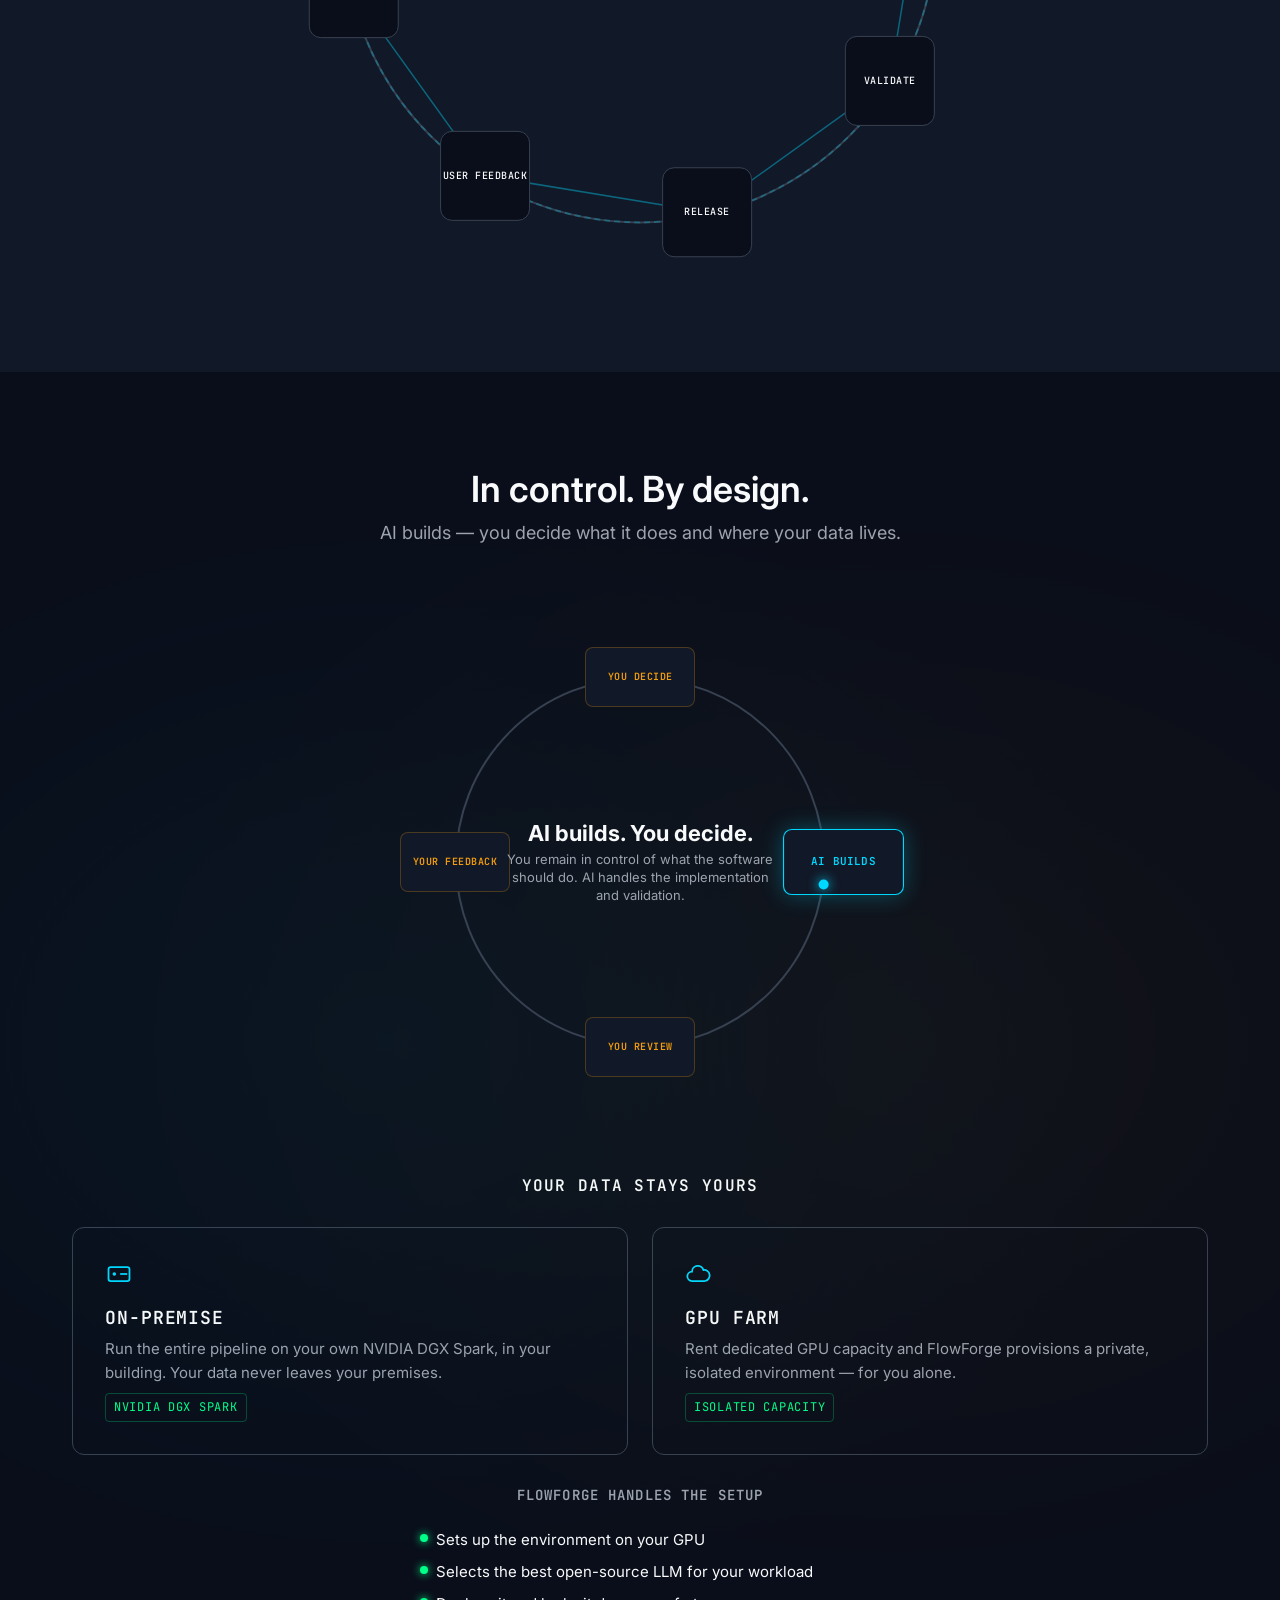
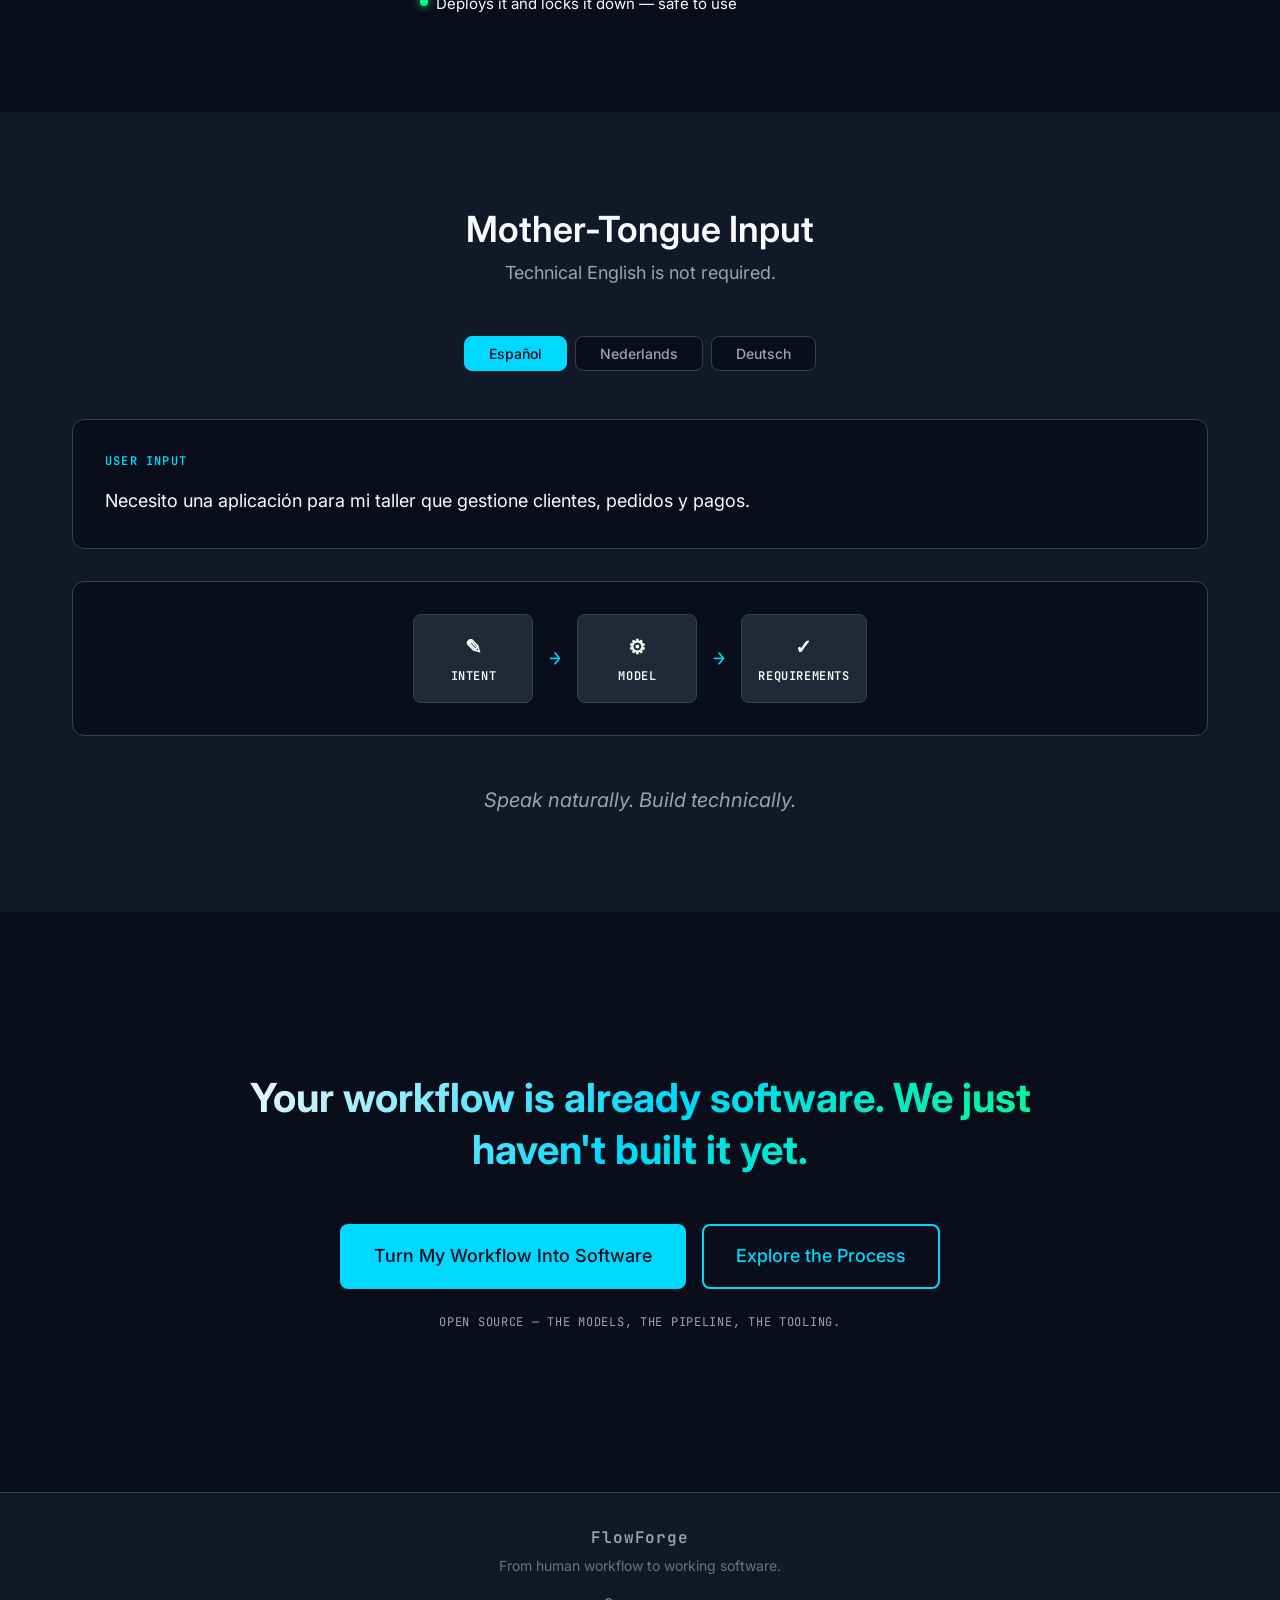
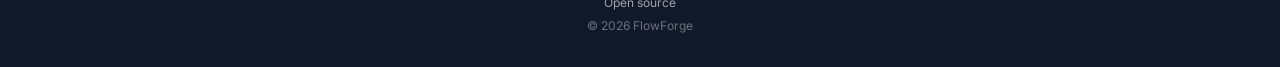
==== commit f634a36c: "Fix code-review violations and HITL loop alignment" ====
--- a/flowforge.html
+++ b/flowforge.html
@@ -1485,10 +1485,11 @@
       top: 50%;
       left: 50%;
       transform: translate(-50%, -50%);
-      width: 80%;
-      height: 80%;
+      width: 74%;
+      height: 74%;
       border-radius: 50%;
       border: 2px solid var(--border);
+      z-index: 0;
     }
 
     .hitl-node {
@@ -1538,6 +1539,8 @@
     /* Travelling signal dot */
     .hitl-signal {
       position: absolute;
+      top: 50%;
+      left: 50%;
       width: 10px;
       height: 10px;
       border-radius: 50%;
@@ -3035,6 +3038,8 @@
           });
         }, { threshold: 0.5 });
         observer.observe(document.getElementById('product-in-action'));
+      } else {
+        startWalkthrough();
       }
 
       // --- Init ---
@@ -3385,13 +3390,15 @@
       function send(batch) {
         if (!batch.length) return;
         var body = JSON.stringify(batch);
-        try {
-          if (navigator.sendBeacon) {
-            navigator.sendBeacon(ENDPOINT, body);
-          } else {
+        var sent = false;
+        if (navigator.sendBeacon) {
+          try { sent = navigator.sendBeacon(ENDPOINT, body); } catch (e) { sent = false; }
+        }
+        if (!sent) {
+          try {
             fetch(ENDPOINT, { method: 'POST', headers: { 'Content-Type': 'text/plain;charset=UTF-8' }, body: body, keepalive: true }).catch(function () {});
-          }
-        } catch (e) {}
+          } catch (e) {}
+        }
       }
 
       function flush() {
@@ -3545,7 +3552,10 @@
           headers: { 'Content-Type': 'text/plain;charset=UTF-8' },
           body: JSON.stringify({ type: 'waitlist', email: email, ts: new Date().toISOString(), path: location.pathname }),
           keepalive: true
-        }).then(showSuccess).catch(function () {
+        }).then(function (res) {
+          if (!res.ok) throw new Error('HTTP ' + res.status);
+          showSuccess();
+        }).catch(function () {
           submitBtn.disabled = false;
           submitBtn.textContent = 'Get early access';
           setError('Something went wrong. Please try again.');
